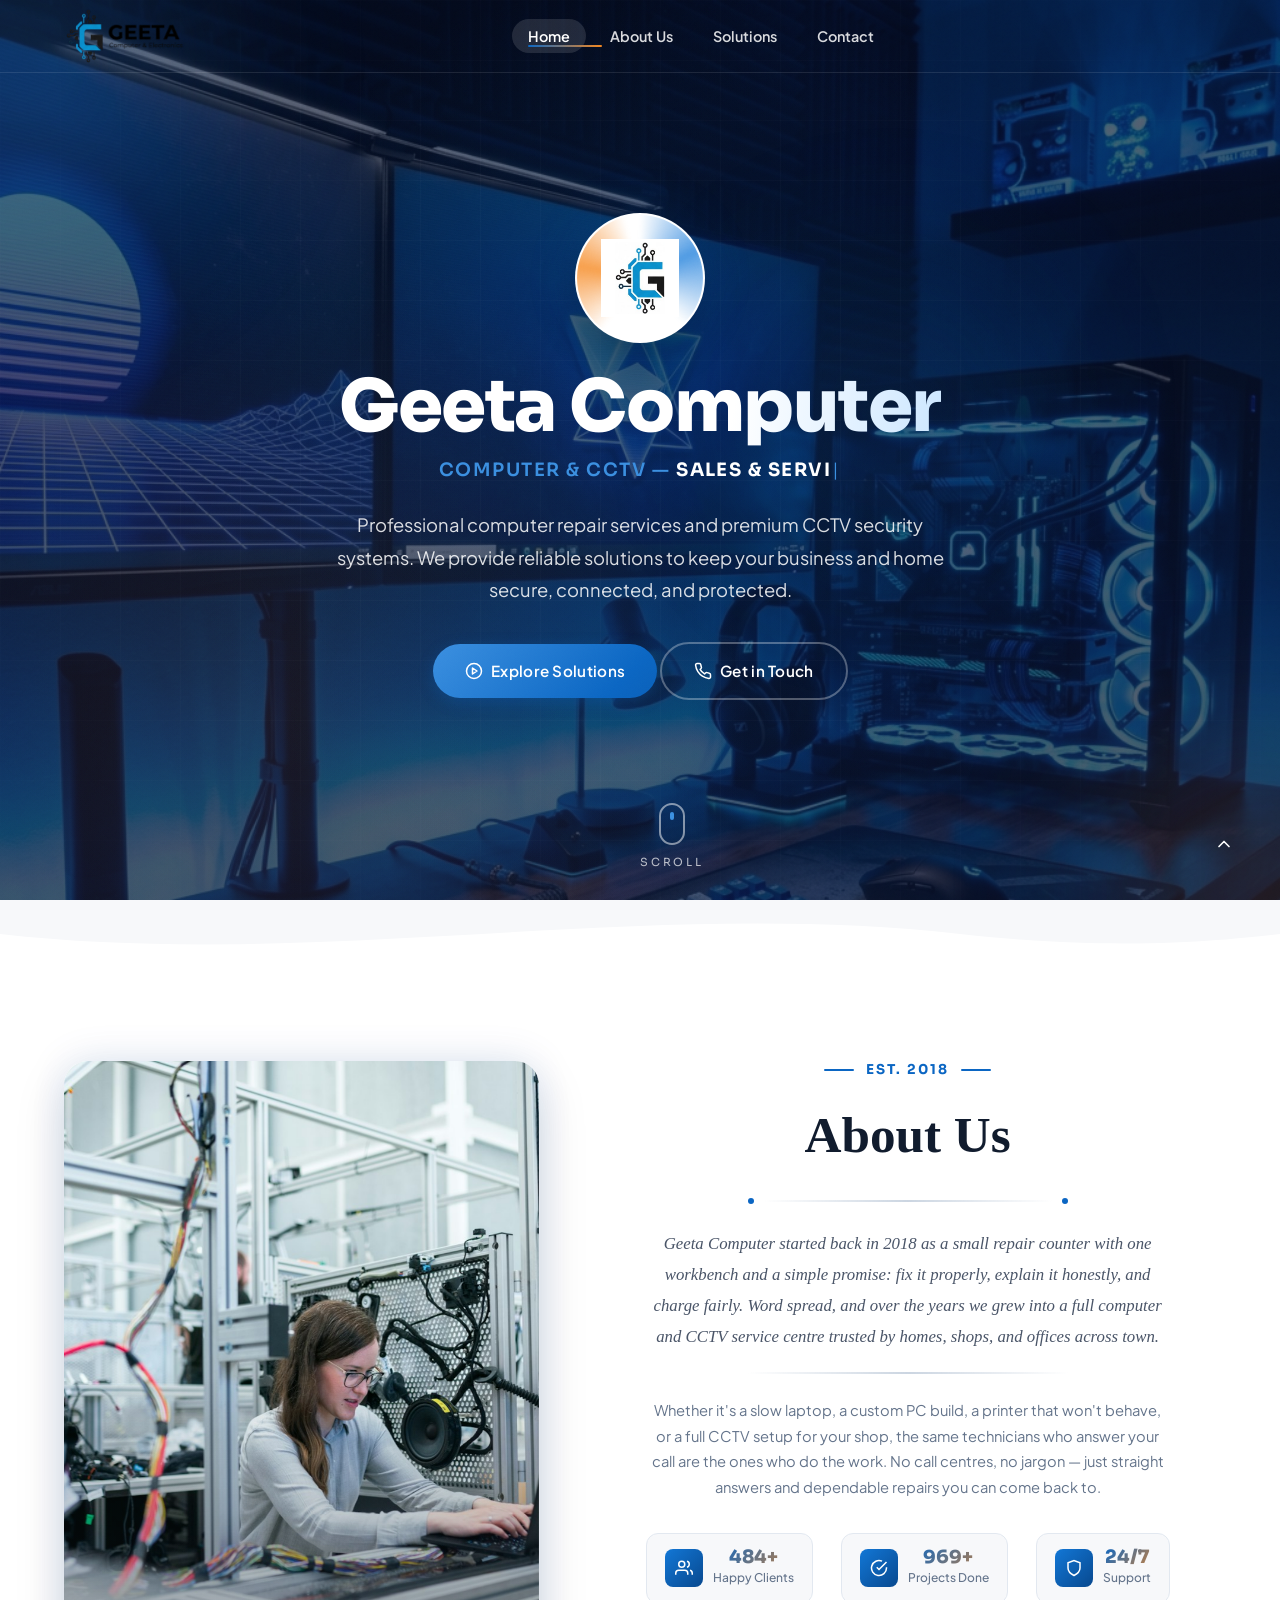
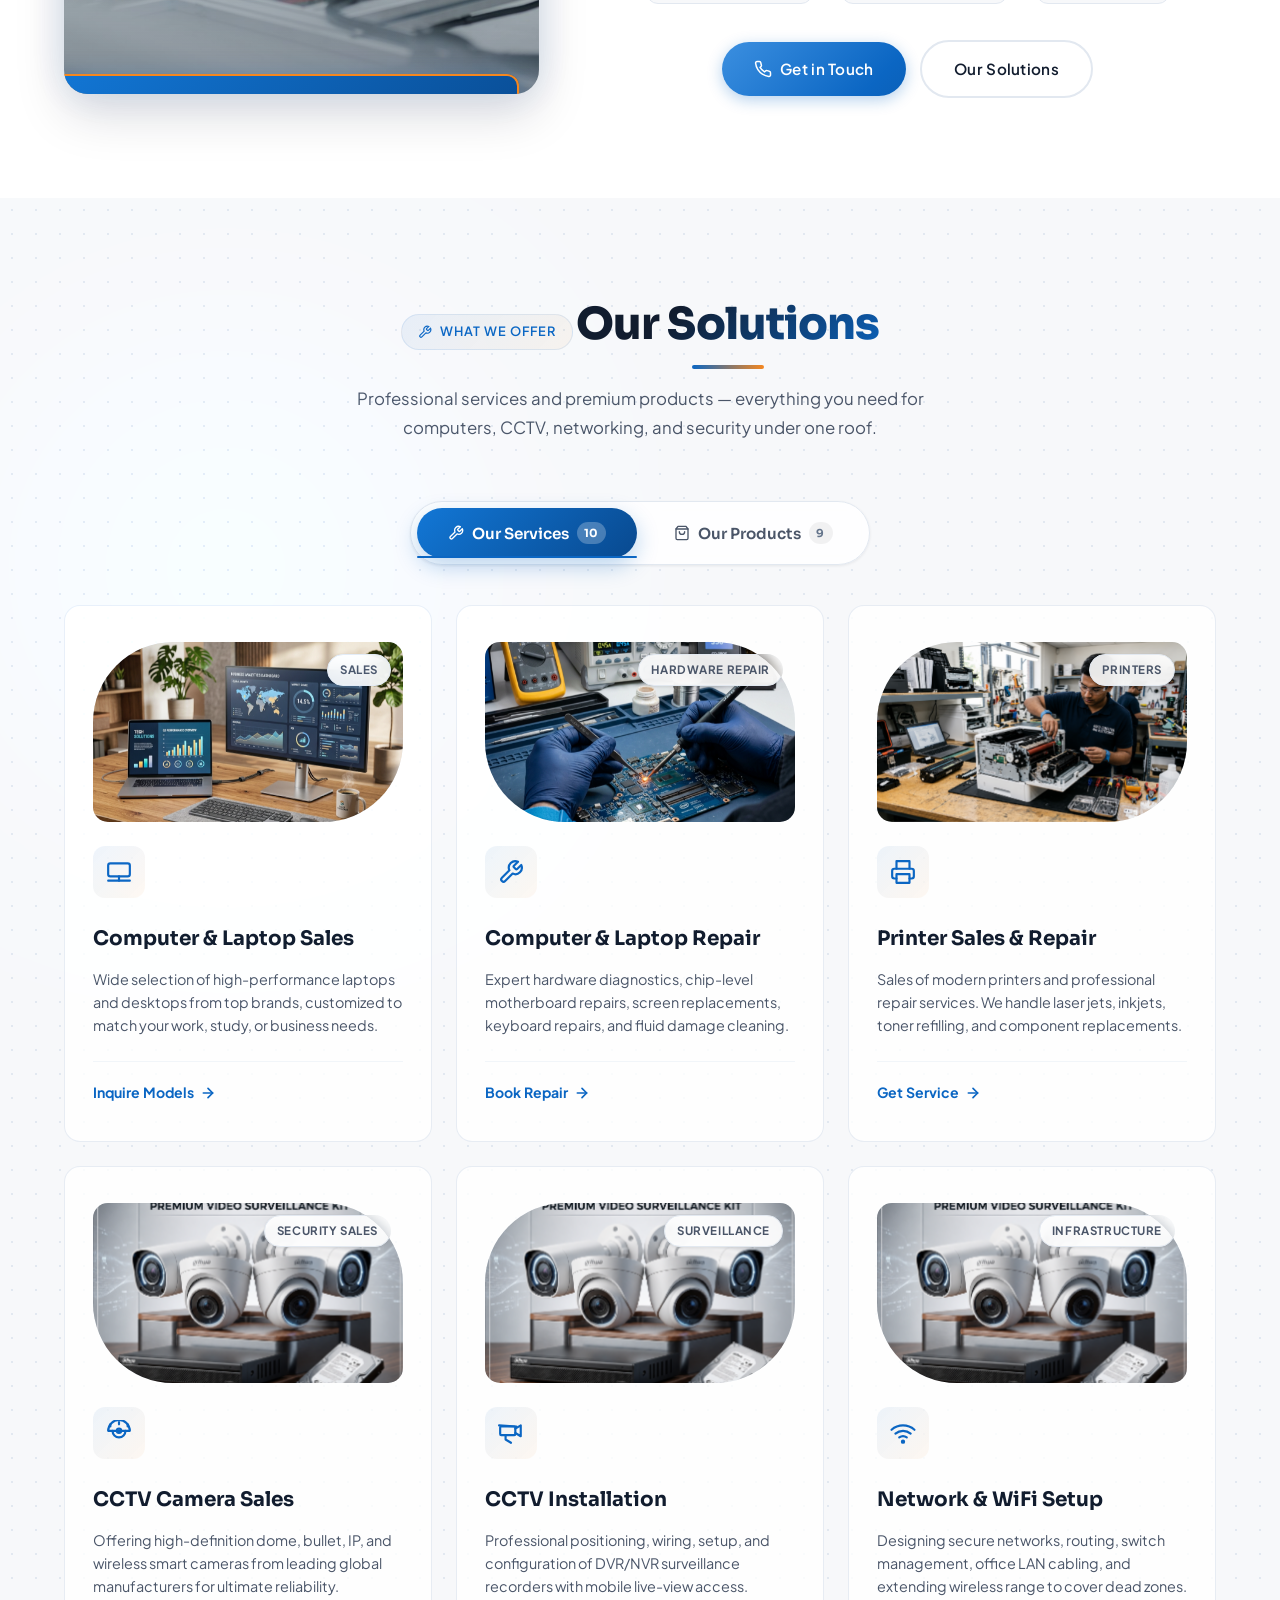
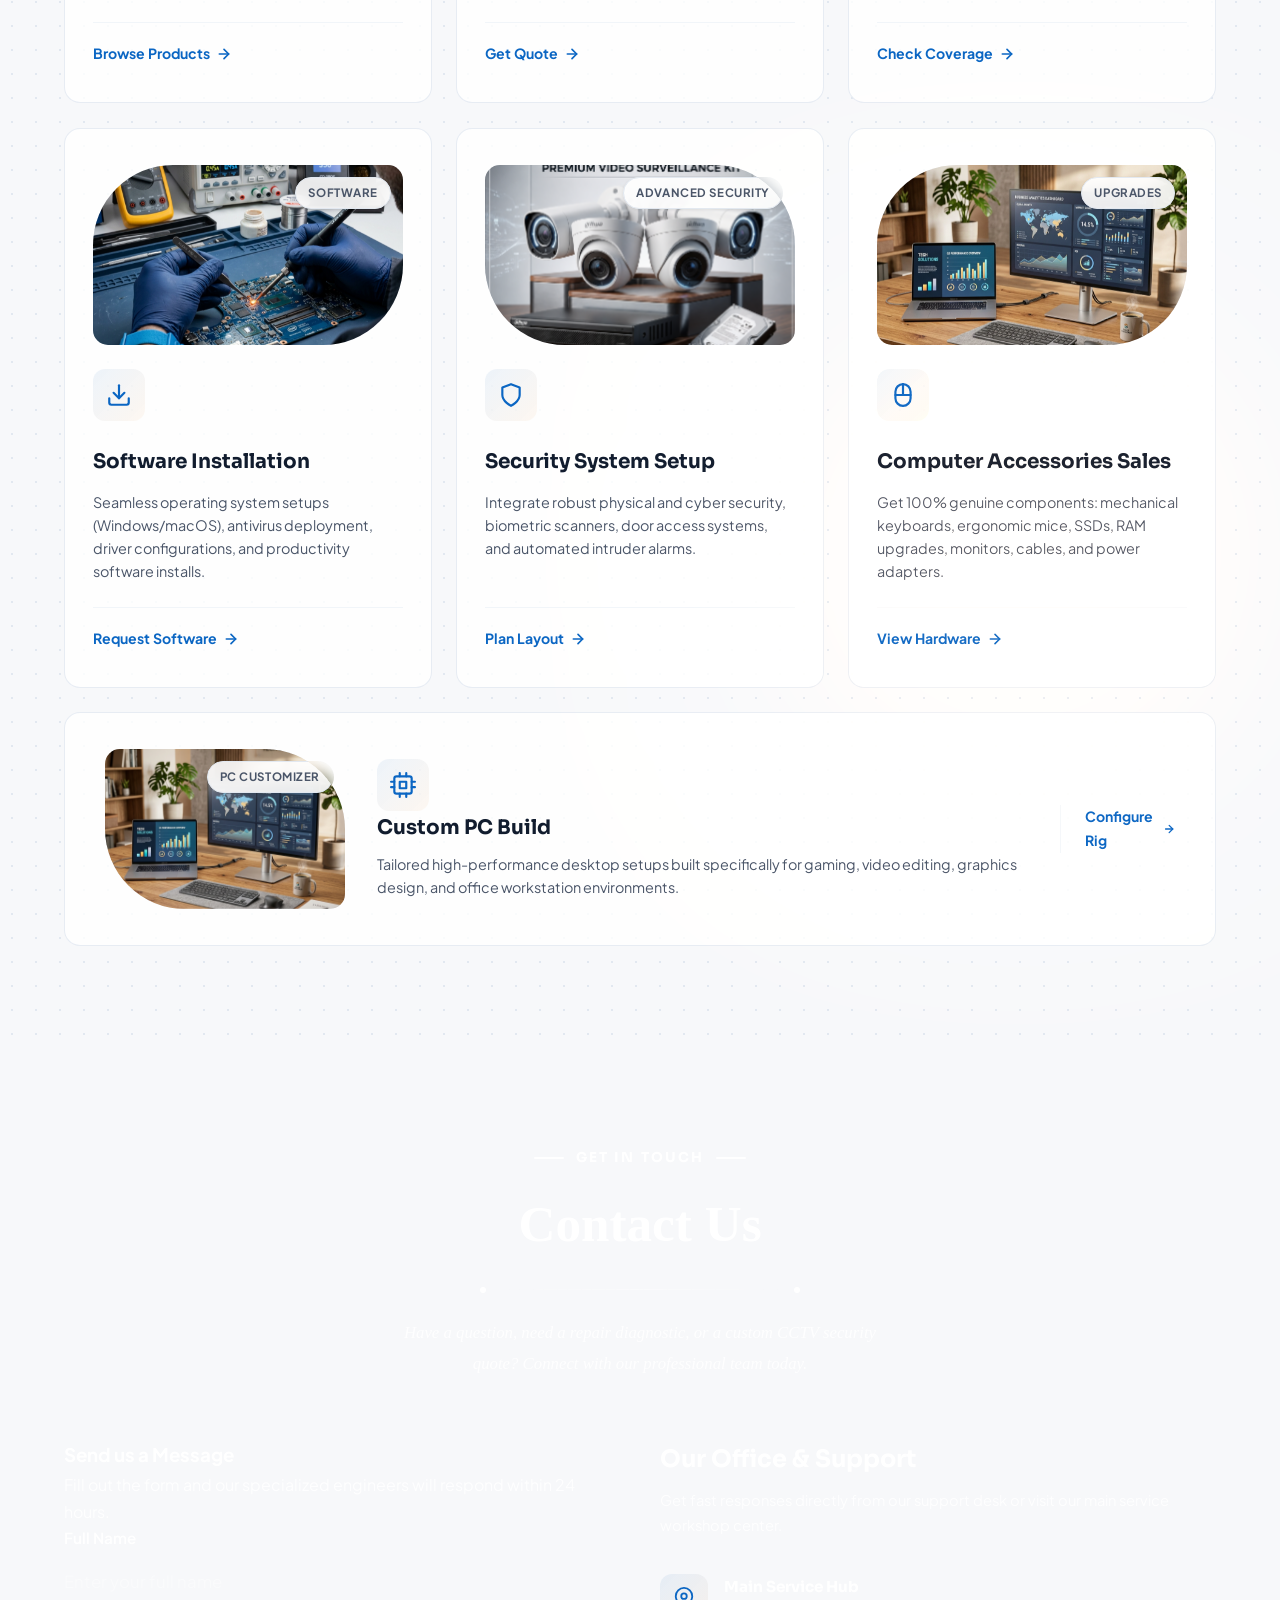
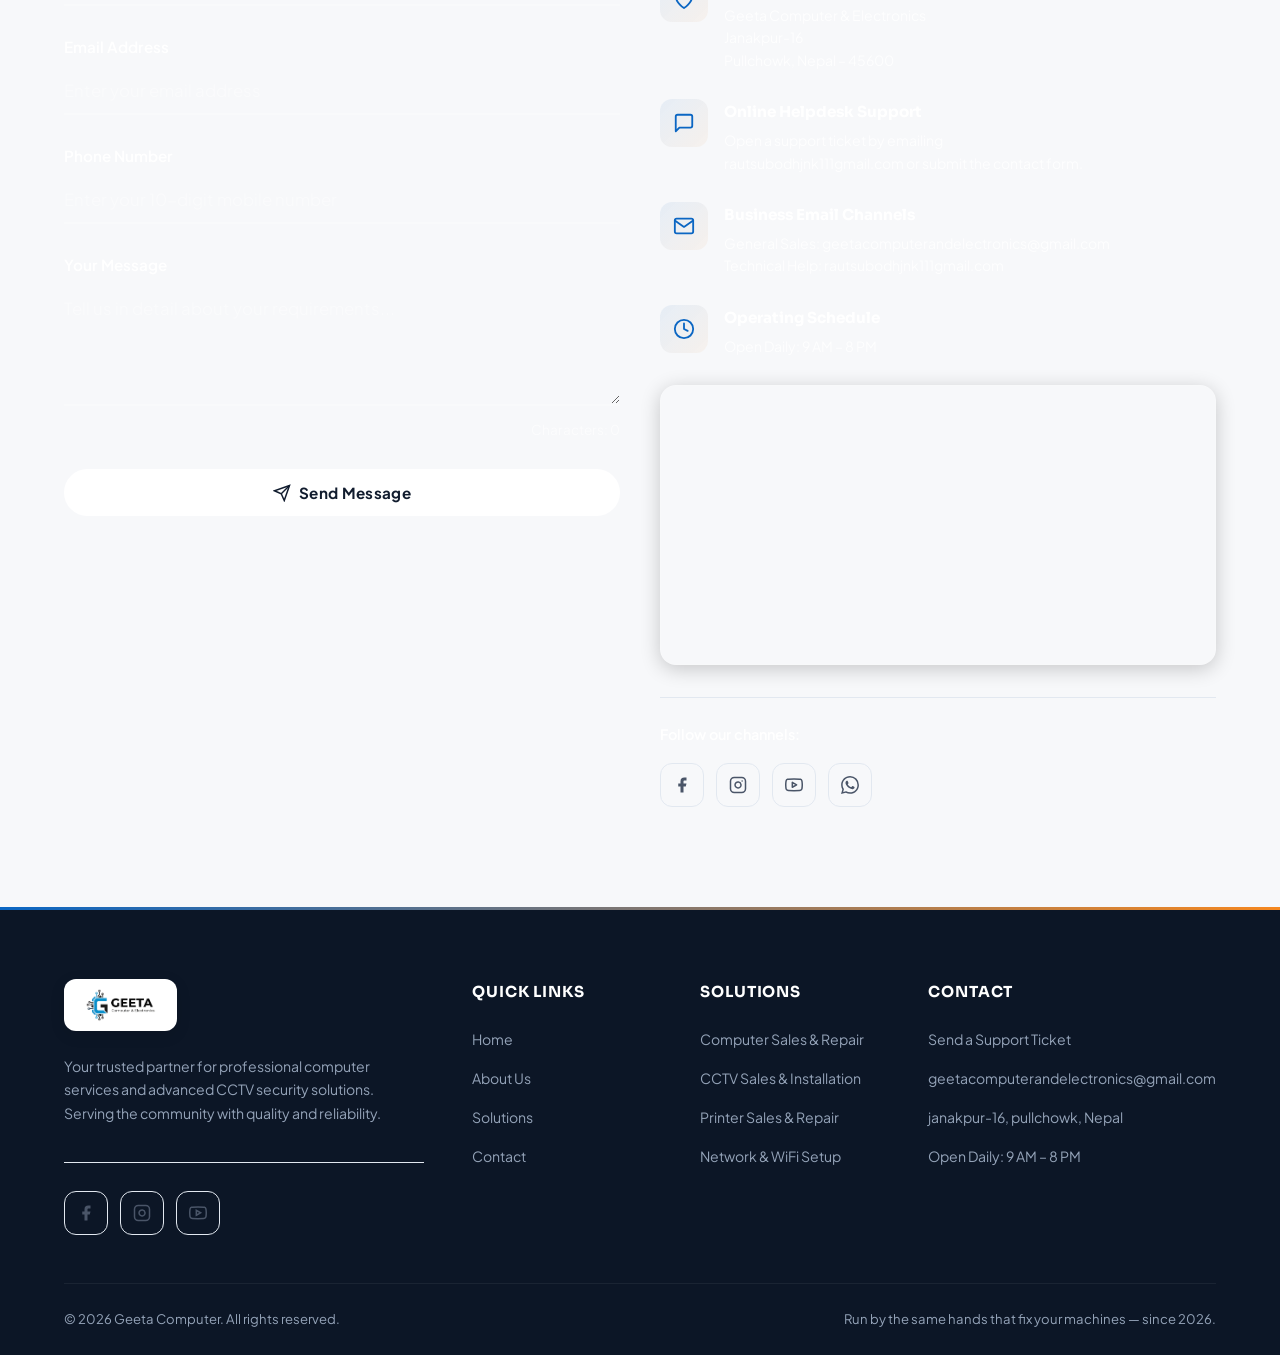
==== index.html @ 78167114 "add gmail id" ====
<!DOCTYPE html>
<html lang="en">

<head>
    <meta charset="UTF-8">
    <meta name="viewport" content="width=device-width, initial-scale=1.0">
    <title>Geeta Computer — Computer & CCTV Services | Sales, Repair & Installation</title>
    <meta name="description"
        content="Geeta Computer provides professional computer repair, CCTV installation, hardware upgrades, and security solutions. Premium CCTV cameras and DVR/NVR systems available.">
    <meta name="keywords"
        content="computer repair, CCTV installation, CCTV camera, DVR, NVR, computer service, laptop repair, security camera, Geeta Computer">
    <meta name="author" content="Geeta Computer">
    <meta name="theme-color" content="#0c1626">

    <!-- Open Graph -->
    <meta property="og:title" content="Geeta Computer — Computer & CCTV Services">
    <meta property="og:description"
        content="Your one-stop solution for computer repair, CCTV installation, and premium security products.">
    <meta property="og:type" content="website">
    <meta property="og:image" content="images/logo.png">
    <meta property="og:locale" content="en_IN">

    <!-- Twitter -->
    <meta name="twitter:card" content="summary_large_image">
    <meta name="twitter:title" content="Geeta Computer — Computer & CCTV Services">
    <meta name="twitter:description"
        content="Computer repair, CCTV installation, and premium security products in Tumakuru.">
    <meta name="twitter:image" content="images/logo.png">

    <!-- Favicon -->
    <link rel="icon" type="image/png" href="images/logo_icon.png">
    <link rel="apple-touch-icon" href="images/logo_icon.png">

    <!-- Local business structured data (helps you appear in local Google results).
         👉 Replace the placeholder phone, address, and geo coordinates with your real details. -->
    <script type="application/ld+json">
    {
      "@context": "https://schema.org",
      "@type": "LocalBusiness",
      "name": "Geeta Computer & Electronics",
      "description": "Computer sales, repair and upgrades, plus CCTV camera sales and installation.",
      "image": "images/logo.png",
      "email": "info@geetacomputer.com",
      "url": "https://www.geetacomputer.com",
      "priceRange": "₹₹",
      "address": {
        "@type": "PostalAddress",
        "streetAddress": "Shop No. 12, Main Computer Market",
        "addressLocality": "Tumakuru",
        "addressRegion": "Karnataka",
        "postalCode": "572101",
        "addressCountry": "IN"
      },
      "geo": {
        "@type": "GeoCoordinates",
        "latitude": "13.3392",
        "longitude": "77.1140"
      },
      "openingHoursSpecification": [
        {
          "@type": "OpeningHoursSpecification",
          "dayOfWeek": ["Monday","Tuesday","Wednesday","Thursday","Friday","Saturday"],
          "opens": "10:00",
          "closes": "20:00"
        },
        {
          "@type": "OpeningHoursSpecification",
          "dayOfWeek": "Sunday",
          "opens": "11:00",
          "closes": "18:00"
        }
      ]
    }
    </script>

    <!-- Fonts -->
    <link rel="preconnect" href="https://fonts.googleapis.com">
    <link rel="preconnect" href="https://fonts.gstatic.com" crossorigin>
    <link
        href="https://fonts.googleapis.com/css2?family=Sora:wght@500;600;700;800&family=Plus+Jakarta+Sans:wght@400;500;600;700&display=swap"
        rel="stylesheet">

    <link rel="stylesheet" href="https://cdnjs.cloudflare.com/ajax/libs/font-awesome/6.4.0/css/all.min.css">
    <link rel="stylesheet" href="style.css?v=2.0.1">
</head>

<body>

    <!-- Accessibility: lets keyboard users jump past the nav -->
    <a href="#home" class="skip-link">Skip to main content</a>

    <!-- Scroll progress indicator -->
    <div class="scroll-progress" id="scrollProgress"></div>

    <!-- Subtle film-grain texture for depth -->
    <div class="grain-overlay" aria-hidden="true"></div>

    <!-- ===== PRELOADER ===== -->
    <div class="preloader" id="preloader">
        <div class="preloader-inner">
            <div class="preloader-ring"></div>
            <div class="preloader-ring"></div>
            <div class="preloader-ring"></div>
            <span class="preloader-text">GEETA COMPUTER</span>
        </div>
    </div>

    <!-- ===== HEADER ===== -->
    <header class="header" id="header">
        <nav class="navbar">
            <div class="container">
                <a href="#home" class="logo-wrapper">
                    <img src="images/logo.png" alt="GEETA Computer & Electronics Logo">
                </a>

                <ul class="nav-menu" id="navMenu">
                    <li><a href="#home" class="nav-link active">Home</a></li>
                    <li><a href="#about" class="nav-link">About Us</a></li>
                    <li><a href="#solutions" class="nav-link">Solutions</a></li>
                    <li><a href="#contact" class="nav-link">Contact</a></li>
                </ul>

                <div class="nav-actions">
                    <button class="hamburger" id="hamburger" aria-label="Toggle navigation menu">
                        <span></span>
                        <span></span>
                        <span></span>
                    </button>
                </div>
            </div>
        </nav>
    </header>

    <!-- ===== HERO ===== -->
    <section id="home" class="hero">
        <!-- Drifting aurora atmosphere -->
        <div class="hero-aurora" aria-hidden="true">
            <span class="a1"></span>
            <span class="a2"></span>
            <span class="a3"></span>
        </div>
        <div class="container">
            <div class="hero-content centered">
                <!-- Centered Logo Badge inspired by reference -->
                <div class="hero-logo-badge-center">
                    <img src="images/logo_mark.png" alt="GEETA Computer Logo">
                </div>

                <h1>Geeta Computer</h1>
                <div class="hero-subtitle">
                    Computer & CCTV —
                    <span class="typewriter-wrapper">
                        <span class="typewriter-text" id="typewriterText"></span>
                        <span class="typewriter-cursor">|</span>
                    </span>
                </div>

                <p class="hero-description centered-desc">
                    Professional computer repair services and premium CCTV security systems. We provide reliable
                    solutions to keep your business and home secure, connected, and protected.
                </p>

                <div class="hero-ctas centered-ctas">
                    <a href="#solutions" class="btn btn-primary">
                        <svg width="18" height="18" viewBox="0 0 24 24" fill="none" stroke="currentColor"
                            stroke-width="2" stroke-linecap="round" stroke-linejoin="round">
                            <circle cx="12" cy="12" r="10" />
                            <polygon points="10 8 16 12 10 16 10 8" />
                        </svg>
                        Explore Solutions
                    </a>
                    <a href="#contact" class="btn btn-outline">
                        <svg width="18" height="18" viewBox="0 0 24 24" fill="none" stroke="currentColor"
                            stroke-width="2" stroke-linecap="round" stroke-linejoin="round">
                            <path
                                d="M22 16.92v3a2 2 0 0 1-2.18 2 19.79 19.79 0 0 1-8.63-3.07 19.5 19.5 0 0 1-6-6A19.79 19.79 0 0 1 2.12 4.18 2 2 0 0 1 4.11 2h3a2 2 0 0 1 2 1.72c.127.96.361 1.903.7 2.81a2 2 0 0 1-.45 2.11L8.09 9.91a16 16 0 0 0 6 6l1.27-1.27a2 2 0 0 1 2.11-.45c.907.339 1.85.573 2.81.7A2 2 0 0 1 22 16.92z" />
                        </svg>
                        Get in Touch
                    </a>
                </div>


            </div>
        </div>

        <!-- Scroll-down cue -->
        <div class="hero-scroll-cue" aria-hidden="true">
            <div class="mouse"></div>
            <span>Scroll</span>
        </div>
    </section>

    <!-- Wave Divider -->
    <div class="wave-divider">
        <svg viewBox="0 0 1440 100" preserveAspectRatio="none">
            <path d="M0,60 C360,120 720,0 1080,60 C1260,90 1380,70 1440,60 L1440,100 L0,100 Z" fill="currentColor" />
        </svg>
    </div>

    <!--- ===== ABOUT US ===== --->
    <section id="about" class="about">
        <div class="container">
            <div class="about-wrapper">
                <!-- Left: Image Card -->
                <div class="about-image-wrapper reveal-left">
                    <div class="about-image-overlay"></div>
                    <img src="images/about_img.jpg" alt="Geeta Computer technician repairing electronics motherboard">
                    <!-- Experience badge floating on image -->
                    <div class="about-experience-badge">
                        <span class="exp-number">7+</span>
                        <span class="exp-label">Years of<br>Experience</span>
                    </div>
                </div>

                <!-- Right: Content -->
                <div class="about-content reveal-right">
                    <div class="about-tagline">
                        <span class="tagline-line"></span>
                        Est. 2018
                        <span class="tagline-line"></span>
                    </div>
                    <h2 class="about-title-serif">About Us</h2>

                    <div class="about-divider">
                        <span class="divider-dot"></span>
                        <span class="divider-line"></span>
                        <span class="divider-dot"></span>
                    </div>

                    <p class="about-quote-text">
                        Geeta Computer started back in 2018 as a small repair counter with one workbench and a simple
                        promise: fix it properly, explain it honestly, and charge fairly. Word spread, and over the
                        years we grew into a full computer and CCTV service centre trusted by homes, shops, and offices
                        across town.
                    </p>

                    <div class="about-divider">
                        <span class="divider-line"></span>
                    </div>

                    <p class="about-body-text-modern">
                        Whether it's a slow laptop, a custom PC build, a printer that won't behave, or a full CCTV setup
                        for your shop, the same technicians who answer your call are the ones who do the work. No call
                        centres, no jargon — just straight answers and dependable repairs you can come back to.
                    </p>

                    <!-- Mini stats row -->
                    <div class="about-stats-row">
                        <div class="about-mini-stat">
                            <div class="mini-stat-icon">
                                <svg viewBox="0 0 24 24" fill="none" stroke="currentColor" stroke-width="2">
                                    <path d="M17 21v-2a4 4 0 0 0-4-4H5a4 4 0 0 0-4 4v2" />
                                    <circle cx="9" cy="7" r="4" />
                                    <path d="M23 21v-2a4 4 0 0 0-3-3.87" />
                                    <path d="M16 3.13a4 4 0 0 1 0 7.75" />
                                </svg>
                            </div>
                            <div class="mini-stat-info">
                                <strong data-count="500" data-suffix="+">0</strong>
                                <span>Happy Clients</span>
                            </div>
                        </div>
                        <div class="about-mini-stat">
                            <div class="mini-stat-icon">
                                <svg viewBox="0 0 24 24" fill="none" stroke="currentColor" stroke-width="2">
                                    <path d="M22 11.08V12a10 10 0 1 1-5.93-9.14" />
                                    <polyline points="22 4 12 14.01 9 11.01" />
                                </svg>
                            </div>
                            <div class="mini-stat-info">
                                <strong data-count="1000" data-suffix="+">0</strong>
                                <span>Projects Done</span>
                            </div>
                        </div>
                        <div class="about-mini-stat">
                            <div class="mini-stat-icon">
                                <svg viewBox="0 0 24 24" fill="none" stroke="currentColor" stroke-width="2">
                                    <path d="M12 22s8-4 8-10V5l-8-3-8 3v7c0 6 8 10 8 10z" />
                                </svg>
                            </div>
                            <div class="mini-stat-info">
                                <strong>24/7</strong>
                                <span>Support</span>
                            </div>
                        </div>
                    </div>

                    <div class="about-cta-wrapper">
                        <a href="#contact" class="btn btn-primary">
                            <svg width="18" height="18" viewBox="0 0 24 24" fill="none" stroke="currentColor"
                                stroke-width="2">
                                <path
                                    d="M22 16.92v3a2 2 0 0 1-2.18 2 19.79 19.79 0 0 1-8.63-3.07 19.5 19.5 0 0 1-6-6A19.79 19.79 0 0 1 2.12 4.18 2 2 0 0 1 4.11 2h3a2 2 0 0 1 2 1.72c.127.96.361 1.903.7 2.81a2 2 0 0 1-.45 2.11L8.09 9.91a16 16 0 0 0 6 6l1.27-1.27a2 2 0 0 1 2.11-.45c.907.339 1.85.573 2.81.7A2 2 0 0 1 22 16.92z" />
                            </svg>
                            Get in Touch
                        </a>
                        <a href="#solutions" class="btn btn-secondary">
                            Our Solutions
                        </a>
                    </div>
                </div>
            </div>
        </div>
    </section>

    <!-- ===== SOLUTIONS (Services + Products merged) ===== -->
    <section id="solutions" class="solutions">
        <!-- Glowing Ambient Nodes -->
        <div class="ambient-glow glow-1"></div>
        <div class="ambient-glow glow-2"></div>

        <div class="container">
            <div class="section-header reveal-scale">
                <div class="section-tag">
                    <svg width="14" height="14" viewBox="0 0 24 24" fill="none" stroke="currentColor" stroke-width="2">
                        <path
                            d="M14.7 6.3a1 1 0 0 0 0 1.4l1.6 1.6a1 1 0 0 0 1.4 0l3.77-3.77a6 6 0 0 1-7.94 7.94l-6.91 6.91a2.12 2.12 0 0 1-3-3l6.91-6.91a6 6 0 0 1 7.94-7.94l-3.76 3.76z" />
                    </svg>
                    What We Offer
                </div>
                <h2 class="section-title">Our Solutions</h2>
                <p class="section-subtitle">Professional services and premium products — everything you need for
                    computers, CCTV, networking, and security under one roof.</p>
            </div>

            <!-- Tab Switcher -->
            <div class="solutions-tabs" id="solutionsTabs">
                <button class="solutions-tab active" data-tab="services" id="tabServices">
                    <svg width="16" height="16" viewBox="0 0 24 24" fill="none" stroke="currentColor" stroke-width="2"
                        stroke-linecap="round" stroke-linejoin="round">
                        <path
                            d="M14.7 6.3a1 1 0 0 0 0 1.4l1.6 1.6a1 1 0 0 0 1.4 0l3.77-3.77a6 6 0 0 1-7.94 7.94l-6.91 6.91a2.12 2.12 0 0 1-3-3l6.91-6.91a6 6 0 0 1 7.94-7.94l-3.76 3.76z" />
                    </svg>
                    Our Services
                    <span class="tab-count">10</span>
                </button>
                <button class="solutions-tab" data-tab="products" id="tabProducts">
                    <svg width="16" height="16" viewBox="0 0 24 24" fill="none" stroke="currentColor" stroke-width="2"
                        stroke-linecap="round" stroke-linejoin="round">
                        <path d="M6 2L3 6v14a2 2 0 0 0 2 2h14a2 2 0 0 0 2-2V6l-3-4z" />
                        <line x1="3" y1="6" x2="21" y2="6" />
                        <path d="M16 10a4 4 0 0 1-8 0" />
                    </svg>
                    Our Products
                    <span class="tab-count">9</span>
                </button>
            </div>

            <!-- Tab Panels -->
            <div class="solutions-panels">

                <!-- Services Panel -->
                <div class="solutions-panel active" id="panelServices">
                    <div class="services-grid">
                        <!-- Service 1: Computer & Laptop Sales -->
                        <div class="service-card" data-category="computers">
                            <div class="service-image-wrapper">
                                <img src="images/service_sales.png" alt="Computer & Laptop Sales" loading="lazy">
                                <div class="service-tag-badge">Sales</div>
                            </div>
                            <div class="service-card-body">
                                <div class="service-icon">
                                    <svg viewBox="0 0 24 24" fill="none" stroke="currentColor" stroke-width="2"
                                        stroke-linecap="round" stroke-linejoin="round">
                                        <rect x="2" y="4" width="20" height="12" rx="2" ry="2" />
                                        <line x1="2" y1="20" x2="22" y2="20" />
                                        <line x1="12" y1="16" x2="12" y2="20" />
                                    </svg>
                                </div>
                                <div class="service-info-text">
                                    <h3>Computer & Laptop Sales</h3>
                                    <p>Wide selection of high-performance laptops and desktops from top brands,
                                        customized to match your work, study, or business needs.</p>
                                </div>
                            </div>
                            <div class="service-footer">
                                <a href="#contact" class="service-cta">
                                    <span>Inquire Models</span>
                                    <svg class="cta-arrow" width="16" height="16" viewBox="0 0 24 24" fill="none"
                                        stroke="currentColor" stroke-width="2.5" stroke-linecap="round"
                                        stroke-linejoin="round">
                                        <line x1="5" y1="12" x2="19" y2="12"></line>
                                        <polyline points="12 5 19 12 12 19"></polyline>
                                    </svg>
                                </a>
                            </div>
                        </div>

                        <!-- Service 2: Computer & Laptop Repair -->
                        <div class="service-card" data-category="repairs">
                            <div class="service-image-wrapper">
                                <img src="images/service_repair.png" alt="Computer & Laptop Repair" loading="lazy">
                                <div class="service-tag-badge">Hardware Repair</div>
                            </div>
                            <div class="service-card-body">
                                <div class="service-icon">
                                    <svg viewBox="0 0 24 24" fill="none" stroke="currentColor" stroke-width="2"
                                        stroke-linecap="round" stroke-linejoin="round">
                                        <path
                                            d="M14.7 6.3a1 1 0 0 0 0 1.4l1.6 1.6a1 1 0 0 0 1.4 0l3.77-3.77a6 6 0 0 1-7.94 7.94l-6.91 6.91a2.12 2.12 0 0 1-3-3l6.91-6.91a6 6 0 0 1 7.94-7.94l-3.76 3.76z" />
                                    </svg>
                                </div>
                                <div class="service-info-text">
                                    <h3>Computer & Laptop Repair</h3>
                                    <p>Expert hardware diagnostics, chip-level motherboard repairs, screen replacements,
                                        keyboard repairs, and fluid damage cleaning.</p>
                                </div>
                            </div>
                            <div class="service-footer">
                                <a href="#contact" class="service-cta">
                                    <span>Book Repair</span>
                                    <svg class="cta-arrow" width="16" height="16" viewBox="0 0 24 24" fill="none"
                                        stroke="currentColor" stroke-width="2.5" stroke-linecap="round"
                                        stroke-linejoin="round">
                                        <line x1="5" y1="12" x2="19" y2="12"></line>
                                        <polyline points="12 5 19 12 12 19"></polyline>
                                    </svg>
                                </a>
                            </div>
                        </div>

                        <!-- Service 3: Printer Sales & Repair -->
                        <div class="service-card" data-category="repairs">
                            <div class="service-image-wrapper">
                                <img src="images/printer repair.png" alt="Printer Sales & Repair" loading="lazy">
                                <div class="service-tag-badge">Printers</div>
                            </div>
                            <div class="service-card-body">
                                <div class="service-icon">
                                    <svg viewBox="0 0 24 24" fill="none" stroke="currentColor" stroke-width="2"
                                        stroke-linecap="round" stroke-linejoin="round">
                                        <polyline points="6 9 6 2 18 2 18 9" />
                                        <path
                                            d="M6 18H4a2 2 0 0 1-2-2v-5a2 2 0 0 1 2-2h16a2 2 0 0 1 2 2v5a2 2 0 0 1-2 2h-2" />
                                        <rect x="6" y="14" width="12" height="8" />
                                    </svg>
                                </div>
                                <div class="service-info-text">
                                    <h3>Printer Sales & Repair</h3>
                                    <p>Sales of modern printers and professional repair services. We handle laser jets,
                                        inkjets, toner refilling, and component replacements.</p>
                                </div>
                            </div>
                            <div class="service-footer">
                                <a href="#contact" class="service-cta">
                                    <span>Get Service</span>
                                    <svg class="cta-arrow" width="16" height="16" viewBox="0 0 24 24" fill="none"
                                        stroke="currentColor" stroke-width="2.5" stroke-linecap="round"
                                        stroke-linejoin="round">
                                        <line x1="5" y1="12" x2="19" y2="12"></line>
                                        <polyline points="12 5 19 12 12 19"></polyline>
                                    </svg>
                                </a>
                            </div>
                        </div>

                        <!-- Service 4: CCTV Camera Sales -->
                        <div class="service-card" data-category="cctv">
                            <div class="service-image-wrapper">
                                <img src="images/service_cctv_install.png" alt="CCTV Camera Sales" loading="lazy">
                                <div class="service-tag-badge">Security Sales</div>
                            </div>
                            <div class="service-card-body">
                                <div class="service-icon">
                                    <svg viewBox="0 0 24 24" fill="none" stroke="currentColor" stroke-width="2"
                                        stroke-linecap="round" stroke-linejoin="round">
                                        <path d="M2 10a10 10 0 0 1 20 0H2z" />
                                        <path d="M6 10a6 6 0 0 0 12 0" />
                                        <circle cx="12" cy="10" r="2" />
                                        <path d="M12 2v2M4 4v2M20 4v2" />
                                    </svg>
                                </div>
                                <div class="service-info-text">
                                    <h3>CCTV Camera Sales</h3>
                                    <p>Offering high-definition dome, bullet, IP, and wireless smart cameras from
                                        leading global manufacturers for ultimate reliability.</p>
                                </div>
                            </div>
                            <div class="service-footer">
                                <a href="#solutions" onclick="switchTab('products')" class="service-cta">
                                    <span>Browse Products</span>
                                    <svg class="cta-arrow" width="16" height="16" viewBox="0 0 24 24" fill="none"
                                        stroke="currentColor" stroke-width="2.5" stroke-linecap="round"
                                        stroke-linejoin="round">
                                        <line x1="5" y1="12" x2="19" y2="12"></line>
                                        <polyline points="12 5 19 12 12 19"></polyline>
                                    </svg>
                                </a>
                            </div>
                        </div>

                        <!-- Service 5: CCTV Installation -->
                        <div class="service-card" data-category="cctv">
                            <div class="service-image-wrapper">
                                <img src="images/service_cctv_install.png" alt="CCTV Installation" loading="lazy">
                                <div class="service-tag-badge">Surveillance</div>
                            </div>
                            <div class="service-card-body">
                                <div class="service-icon">
                                    <svg viewBox="0 0 24 24" fill="none" stroke="currentColor" stroke-width="2"
                                        stroke-linecap="round" stroke-linejoin="round">
                                        <rect x="2" y="6" width="14" height="8" rx="1" />
                                        <path d="M1 5l16 1" />
                                        <path d="M16 8l5-3v10l-5-3" />
                                        <path d="M7 14v4l5 3" />
                                    </svg>
                                </div>
                                <div class="service-info-text">
                                    <h3>CCTV Installation</h3>
                                    <p>Professional positioning, wiring, setup, and configuration of DVR/NVR
                                        surveillance recorders with mobile live-view access.</p>
                                </div>
                            </div>
                            <div class="service-footer">
                                <a href="#contact" class="service-cta">
                                    <span>Get Quote</span>
                                    <svg class="cta-arrow" width="16" height="16" viewBox="0 0 24 24" fill="none"
                                        stroke="currentColor" stroke-width="2.5" stroke-linecap="round"
                                        stroke-linejoin="round">
                                        <line x1="5" y1="12" x2="19" y2="12"></line>
                                        <polyline points="12 5 19 12 12 19"></polyline>
                                    </svg>
                                </a>
                            </div>
                        </div>

                        <!-- Service 6: Network Setup & WiFi Installation -->
                        <div class="service-card" data-category="networking">
                            <div class="service-image-wrapper">
                                <img src="images/service_cctv_install.png" alt="Network & WiFi Setup" loading="lazy">
                                <div class="service-tag-badge">Infrastructure</div>
                            </div>
                            <div class="service-card-body">
                                <div class="service-icon">
                                    <svg viewBox="0 0 24 24" fill="none" stroke="currentColor" stroke-width="2"
                                        stroke-linecap="round" stroke-linejoin="round">
                                        <path d="M5 12.55a11 11 0 0 1 14.08 0" />
                                        <path d="M1.42 9a16 16 0 0 1 21.16 0" />
                                        <path d="M8.53 16.11a6 6 0 0 1 6.95 0" />
                                        <circle cx="12" cy="20" r="1" />
                                    </svg>
                                </div>
                                <div class="service-info-text">
                                    <h3>Network & WiFi Setup</h3>
                                    <p>Designing secure networks, routing, switch management, office LAN cabling, and
                                        extending wireless range to cover dead zones.</p>
                                </div>
                            </div>
                            <div class="service-footer">
                                <a href="#contact" class="service-cta">
                                    <span>Check Coverage</span>
                                    <svg class="cta-arrow" width="16" height="16" viewBox="0 0 24 24" fill="none"
                                        stroke="currentColor" stroke-width="2.5" stroke-linecap="round"
                                        stroke-linejoin="round">
                                        <line x1="5" y1="12" x2="19" y2="12"></line>
                                        <polyline points="12 5 19 12 12 19"></polyline>
                                    </svg>
                                </a>
                            </div>
                        </div>

                        <!-- Service 7: Software Installation -->
                        <div class="service-card" data-category="repairs">
                            <div class="service-image-wrapper">
                                <img src="images/service_repair.png" alt="Software Installation" loading="lazy">
                                <div class="service-tag-badge">Software</div>
                            </div>
                            <div class="service-card-body">
                                <div class="service-icon">
                                    <svg viewBox="0 0 24 24" fill="none" stroke="currentColor" stroke-width="2"
                                        stroke-linecap="round" stroke-linejoin="round">
                                        <path d="M21 15v4a2 2 0 0 1-2 2H5a2 2 0 0 1-2-2v-4" />
                                        <polyline points="7 10 12 15 17 10" />
                                        <line x1="12" y1="15" x2="12" y2="3" />
                                    </svg>
                                </div>
                                <div class="service-info-text">
                                    <h3>Software Installation</h3>
                                    <p>Seamless operating system setups (Windows/macOS), antivirus deployment, driver
                                        configurations, and productivity software installs.</p>
                                </div>
                            </div>
                            <div class="service-footer">
                                <a href="#contact" class="service-cta">
                                    <span>Request Software</span>
                                    <svg class="cta-arrow" width="16" height="16" viewBox="0 0 24 24" fill="none"
                                        stroke="currentColor" stroke-width="2.5" stroke-linecap="round"
                                        stroke-linejoin="round">
                                        <line x1="5" y1="12" x2="19" y2="12"></line>
                                        <polyline points="12 5 19 12 12 19"></polyline>
                                    </svg>
                                </a>
                            </div>
                        </div>

                        <!-- Service 8: Security System Setup -->
                        <div class="service-card" data-category="cctv">
                            <div class="service-image-wrapper">
                                <img src="images/service_cctv_install.png" alt="Security System Setup" loading="lazy">
                                <div class="service-tag-badge">Advanced Security</div>
                            </div>
                            <div class="service-card-body">
                                <div class="service-icon">
                                    <svg viewBox="0 0 24 24" fill="none" stroke="currentColor" stroke-width="2"
                                        stroke-linecap="round" stroke-linejoin="round">
                                        <path d="M12 22s8-4 8-10V5l-8-3-8 3v7c0 6 8 10 8 10z" />
                                    </svg>
                                </div>
                                <div class="service-info-text">
                                    <h3>Security System Setup</h3>
                                    <p>Integrate robust physical and cyber security, biometric scanners, door access
                                        systems, and automated intruder alarms.</p>
                                </div>
                            </div>
                            <div class="service-footer">
                                <a href="#contact" class="service-cta">
                                    <span>Plan Layout</span>
                                    <svg class="cta-arrow" width="16" height="16" viewBox="0 0 24 24" fill="none"
                                        stroke="currentColor" stroke-width="2.5" stroke-linecap="round"
                                        stroke-linejoin="round">
                                        <line x1="5" y1="12" x2="19" y2="12"></line>
                                        <polyline points="12 5 19 12 12 19"></polyline>
                                    </svg>
                                </a>
                            </div>
                        </div>

                        <!-- Service 9: Computer Accessories Sales -->
                        <div class="service-card" data-category="accessories">
                            <div class="service-image-wrapper">
                                <img src="images/service_sales.png" alt="Computer Accessories Sales" loading="lazy">
                                <div class="service-tag-badge">Upgrades</div>
                            </div>
                            <div class="service-card-body">
                                <div class="service-icon">
                                    <svg viewBox="0 0 24 24" fill="none" stroke="currentColor" stroke-width="2"
                                        stroke-linecap="round" stroke-linejoin="round">
                                        <rect x="5" y="2" width="14" height="20" rx="7" />
                                        <line x1="12" y1="2" x2="12" y2="12" />
                                        <line x1="5" y1="12" x2="19" y2="12" />
                                    </svg>
                                </div>
                                <div class="service-info-text">
                                    <h3>Computer Accessories Sales</h3>
                                    <p>Get 100% genuine components: mechanical keyboards, ergonomic mice, SSDs, RAM
                                        upgrades, monitors, cables, and power adapters.</p>
                                </div>
                            </div>
                            <div class="service-footer">
                                <a href="#solutions" onclick="switchTab('products')" class="service-cta">
                                    <span>View Hardware</span>
                                    <svg class="cta-arrow" width="16" height="16" viewBox="0 0 24 24" fill="none"
                                        stroke="currentColor" stroke-width="2.5" stroke-linecap="round"
                                        stroke-linejoin="round">
                                        <line x1="5" y1="12" x2="19" y2="12"></line>
                                        <polyline points="12 5 19 12 12 19"></polyline>
                                    </svg>
                                </a>
                            </div>
                        </div>

                        <!-- Service 10: Custom PC Build -->
                        <div class="service-card" data-category="computers">
                            <div class="service-image-wrapper">
                                <img src="images/service_sales.png" alt="Custom PC Build" loading="lazy">
                                <div class="service-tag-badge">PC Customizer</div>
                            </div>
                            <div class="service-card-body">
                                <div class="service-icon">
                                    <svg viewBox="0 0 24 24" fill="none" stroke="currentColor" stroke-width="2"
                                        stroke-linecap="round" stroke-linejoin="round">
                                        <rect x="4" y="4" width="16" height="16" rx="2" />
                                        <rect x="9" y="9" width="6" height="6" />
                                        <line x1="9" y1="1" x2="9" y2="4" />
                                        <line x1="15" y1="1" x2="15" y2="4" />
                                        <line x1="9" y1="20" x2="9" y2="23" />
                                        <line x1="15" y1="20" x2="15" y2="23" />
                                        <line x1="20" y1="9" x2="23" y2="9" />
                                        <line x1="20" y1="14" x2="23" y2="14" />
                                        <line x1="1" y1="9" x2="4" y2="9" />
                                        <line x1="1" y1="14" x2="4" y2="14" />
                                    </svg>
                                </div>
                                <div class="service-info-text">
                                    <h3>Custom PC Build</h3>
                                    <p>Tailored high-performance desktop setups built specifically for gaming, video
                                        editing, graphics design, and office workstation environments.</p>
                                </div>
                            </div>
                            <div class="service-footer">
                                <a href="#contact" class="service-cta">
                                    <span>Configure Rig</span>
                                    <svg class="cta-arrow" width="16" height="16" viewBox="0 0 24 24" fill="none"
                                        stroke="currentColor" stroke-width="2.5" stroke-linecap="round"
                                        stroke-linejoin="round">
                                        <line x1="5" y1="12" x2="19" y2="12"></line>
                                        <polyline points="12 5 19 12 12 19"></polyline>
                                    </svg>
                                </a>
                            </div>
                        </div>
                    </div>
                </div>

                <!-- Products Panel -->
                <div class="solutions-panel" id="panelProducts">

                    <div class="products-grid">
                        <!-- Product 1: Dome Camera -->
                        <div class="product-card" data-category="cameras" id="product-1">
                            <div class="product-badge">Best Seller</div>
                            <div class="product-image-wrapper">
                                <img src="images/dome_camera.png" alt="HD Dome Camera" loading="lazy">
                            </div>
                            <div class="product-body">
                                <div class="product-rating">
                                    <span class="stars"><svg width="14" height="14" viewBox="0 0 24 24" fill="none"
                                            stroke="currentColor" stroke-width="3" stroke-linecap="round"
                                            stroke-linejoin="round">
                                            <polyline points="20 6 9 17 4 12"></polyline>
                                        </svg> Genuine stock</span>
                                    <span class="count">1-year warranty</span>
                                </div>
                                <h3>HD Dome Camera</h3>
                                <p class="product-desc">2MP Full HD Dome Camera with intelligent night vision and a
                                    weatherproof design.</p>

                                <div class="product-specs">
                                    <div class="spec-item"><svg width="12" height="12" viewBox="0 0 24 24" fill="none"
                                            stroke="currentColor" stroke-width="3">
                                            <polyline points="20 6 9 17 4 12"></polyline>
                                        </svg> 2MP Full HD Clarity</div>
                                    <div class="spec-item"><svg width="12" height="12" viewBox="0 0 24 24" fill="none"
                                            stroke="currentColor" stroke-width="3">
                                            <polyline points="20 6 9 17 4 12"></polyline>
                                        </svg> 30m Smart IR Range</div>
                                    <div class="spec-item"><svg width="12" height="12" viewBox="0 0 24 24" fill="none"
                                            stroke="currentColor" stroke-width="3">
                                            <polyline points="20 6 9 17 4 12"></polyline>
                                        </svg> IP66 Weatherproof</div>
                                </div>

                                <div class="product-footer">
                                    <a href="#contact" class="btn btn-enquire-now" data-product="HD Dome Camera">
                                        <svg width="16" height="16" viewBox="0 0 24 24" fill="none"
                                            stroke="currentColor" stroke-width="2" stroke-linecap="round"
                                            stroke-linejoin="round">
                                            <line x1="22" y1="2" x2="11" y2="13" />
                                            <polygon points="22 2 15 22 11 13 2 9 22 2" />
                                        </svg>
                                        <span>Enquire Now</span>
                                    </a>
                                </div>
                            </div>
                        </div>

                        <!-- Product 2: Bullet Camera -->
                        <div class="product-card" data-category="cameras" id="product-2">
                            <div class="product-badge">Popular</div>
                            <div class="product-image-wrapper">
                                <img src="images/bullet_camera.png" alt="4MP Bullet Camera" loading="lazy">
                            </div>
                            <div class="product-body">
                                <div class="product-rating">
                                    <span class="stars"><svg width="14" height="14" viewBox="0 0 24 24" fill="none"
                                            stroke="currentColor" stroke-width="3" stroke-linecap="round"
                                            stroke-linejoin="round">
                                            <polyline points="20 6 9 17 4 12"></polyline>
                                        </svg> Genuine stock</span>
                                    <span class="count">1-year warranty</span>
                                </div>
                                <h3>4MP Bullet Camera</h3>
                                <p class="product-desc">High resolution 4MP Bullet Camera with advanced optical sensors
                                    and motion alerts.</p>

                                <div class="product-specs">
                                    <div class="spec-item"><svg width="12" height="12" viewBox="0 0 24 24" fill="none"
                                            stroke="currentColor" stroke-width="3">
                                            <polyline points="20 6 9 17 4 12"></polyline>
                                        </svg> 4MP Quad HD Clarity</div>
                                    <div class="spec-item"><svg width="12" height="12" viewBox="0 0 24 24" fill="none"
                                            stroke="currentColor" stroke-width="3">
                                            <polyline points="20 6 9 17 4 12"></polyline>
                                        </svg> Dynamic Motion Alerts</div>
                                    <div class="spec-item"><svg width="12" height="12" viewBox="0 0 24 24" fill="none"
                                            stroke="currentColor" stroke-width="3">
                                            <polyline points="20 6 9 17 4 12"></polyline>
                                        </svg> Rugged Metal Housing</div>
                                </div>

                                <div class="product-footer">
                                    <a href="#contact" class="btn btn-enquire-now" data-product="4MP Bullet Camera">
                                        <svg width="16" height="16" viewBox="0 0 24 24" fill="none"
                                            stroke="currentColor" stroke-width="2" stroke-linecap="round"
                                            stroke-linejoin="round">
                                            <line x1="22" y1="2" x2="11" y2="13" />
                                            <polygon points="22 2 15 22 11 13 2 9 22 2" />
                                        </svg>
                                        <span>Enquire Now</span>
                                    </a>
                                </div>
                            </div>
                        </div>

                        <!-- Product 3: IR Camera -->
                        <div class="product-card" data-category="cameras" id="product-3">
                            <div class="product-badge">Premium</div>
                            <div class="product-image-wrapper">
                                <img src="images/ir_camera.png" alt="2MP IR Camera" loading="lazy">
                            </div>
                            <div class="product-body">
                                <div class="product-rating">
                                    <span class="stars">★★★★☆</span>
                                    <span class="count">1-year warranty</span>
                                </div>
                                <h3>2MP IR Camera</h3>
                                <p class="product-desc">Advanced EXIR IR Camera with long range 40m night vision and
                                    smart analytic triggers.</p>

                                <div class="product-specs">
                                    <div class="spec-item"><svg width="12" height="12" viewBox="0 0 24 24" fill="none"
                                            stroke="currentColor" stroke-width="3">
                                            <polyline points="20 6 9 17 4 12"></polyline>
                                        </svg> 2MP Low-Light Lens</div>
                                    <div class="spec-item"><svg width="12" height="12" viewBox="0 0 24 24" fill="none"
                                            stroke="currentColor" stroke-width="3">
                                            <polyline points="20 6 9 17 4 12"></polyline>
                                        </svg> 40m Night EXIR LED</div>
                                    <div class="spec-item"><svg width="12" height="12" viewBox="0 0 24 24" fill="none"
                                            stroke="currentColor" stroke-width="3">
                                            <polyline points="20 6 9 17 4 12"></polyline>
                                        </svg> Smart Intruder Analytics</div>
                                </div>

                                <div class="product-footer">
                                    <a href="#contact" class="btn btn-enquire-now" data-product="2MP IR Camera">
                                        <svg width="16" height="16" viewBox="0 0 24 24" fill="none"
                                            stroke="currentColor" stroke-width="2" stroke-linecap="round"
                                            stroke-linejoin="round">
                                            <line x1="22" y1="2" x2="11" y2="13" />
                                            <polygon points="22 2 15 22 11 13 2 9 22 2" />
                                        </svg>
                                        <span>Enquire Now</span>
                                    </a>
                                </div>
                            </div>
                        </div>

                        <!-- Product 4: DVR System -->
                        <div class="product-card" data-category="recorders" id="product-4">
                            <div class="product-badge">Pro Series</div>
                            <div class="product-image-wrapper">
                                <img src="images/dvr_system.png" alt="8CH DVR System" loading="lazy">
                            </div>
                            <div class="product-body">
                                <div class="product-rating">
                                    <span class="stars"><svg width="14" height="14" viewBox="0 0 24 24" fill="none"
                                            stroke="currentColor" stroke-width="3" stroke-linecap="round"
                                            stroke-linejoin="round">
                                            <polyline points="20 6 9 17 4 12"></polyline>
                                        </svg> Genuine stock</span>
                                    <span class="count">1-year warranty</span>
                                </div>
                                <h3>8CH DVR Recorder</h3>
                                <p class="product-desc">High compression 8-Channel DVR System preinstalled with massive
                                    1TB surveillance-grade storage.</p>

                                <div class="product-specs">
                                    <div class="spec-item"><svg width="12" height="12" viewBox="0 0 24 24" fill="none"
                                            stroke="currentColor" stroke-width="3">
                                            <polyline points="20 6 9 17 4 12"></polyline>
                                        </svg> 8 Analog Channels</div>
                                    <div class="spec-item"><svg width="12" height="12" viewBox="0 0 24 24" fill="none"
                                            stroke="currentColor" stroke-width="3">
                                            <polyline points="20 6 9 17 4 12"></polyline>
                                        </svg> 1TB Surveillance HDD</div>
                                    <div class="spec-item"><svg width="12" height="12" viewBox="0 0 24 24" fill="none"
                                            stroke="currentColor" stroke-width="3">
                                            <polyline points="20 6 9 17 4 12"></polyline>
                                        </svg> Realtime Remote Streaming</div>
                                </div>

                                <div class="product-footer">
                                    <a href="#contact" class="btn btn-enquire-now" data-product="8CH DVR System">
                                        <svg width="16" height="16" viewBox="0 0 24 24" fill="none"
                                            stroke="currentColor" stroke-width="2" stroke-linecap="round"
                                            stroke-linejoin="round">
                                            <line x1="22" y1="2" x2="11" y2="13" />
                                            <polygon points="22 2 15 22 11 13 2 9 22 2" />
                                        </svg>
                                        <span>Enquire Now</span>
                                    </a>
                                </div>
                            </div>
                        </div>

                        <!-- Product 5: NVR System -->
                        <div class="product-card" data-category="recorders" id="product-5">
                            <div class="product-badge">Elite Series</div>
                            <div class="product-image-wrapper">
                                <img src="images/nvr_system.png" alt="NVR System 4CH" loading="lazy">
                            </div>
                            <div class="product-body">
                                <div class="product-rating">
                                    <span class="stars">★★★★☆</span>
                                    <span class="count">1-year warranty</span>
                                </div>
                                <h3>4CH PoE NVR System</h3>
                                <p class="product-desc">Advanced 4-Channel Network Video Recorder with integrated
                                    plug-and-play PoE ports.</p>

                                <div class="product-specs">
                                    <div class="spec-item"><svg width="12" height="12" viewBox="0 0 24 24" fill="none"
                                            stroke="currentColor" stroke-width="3">
                                            <polyline points="20 6 9 17 4 12"></polyline>
                                        </svg> 4 PoE IP Channels</div>
                                    <div class="spec-item"><svg width="12" height="12" viewBox="0 0 24 24" fill="none"
                                            stroke="currentColor" stroke-width="3">
                                            <polyline points="20 6 9 17 4 12"></polyline>
                                        </svg> Supports up to 4K Rec</div>
                                    <div class="spec-item"><svg width="12" height="12" viewBox="0 0 24 24" fill="none"
                                            stroke="currentColor" stroke-width="3">
                                            <polyline points="20 6 9 17 4 12"></polyline>
                                        </svg> Smart H.265+ Compression</div>
                                </div>

                                <div class="product-footer">
                                    <a href="#contact" class="btn btn-enquire-now" data-product="4CH PoE NVR System">
                                        <svg width="16" height="16" viewBox="0 0 24 24" fill="none"
                                            stroke="currentColor" stroke-width="2" stroke-linecap="round"
                                            stroke-linejoin="round">
                                            <line x1="22" y1="2" x2="11" y2="13" />
                                            <polygon points="22 2 15 22 11 13 2 9 22 2" />
                                        </svg>
                                        <span>Enquire Now</span>
                                    </a>
                                </div>
                            </div>
                        </div>

                        <!-- Product 6: Wireless Kit -->
                        <div class="product-card" data-category="cameras" id="product-6">
                            <div class="product-badge">New Kit</div>
                            <div class="product-image-wrapper">
                                <img src="images/wireless_kit.png" alt="Wireless Camera Kit" loading="lazy">
                            </div>
                            <div class="product-body">
                                <div class="product-rating">
                                    <span class="stars"><svg width="14" height="14" viewBox="0 0 24 24" fill="none"
                                            stroke="currentColor" stroke-width="3" stroke-linecap="round"
                                            stroke-linejoin="round">
                                            <polyline points="20 6 9 17 4 12"></polyline>
                                        </svg> Genuine stock</span>
                                    <span class="count">1-year warranty</span>
                                </div>
                                <h3>Wireless Camera Kit</h3>
                                <p class="product-desc">100% wire-free security solution with 2 high-capacity battery
                                    cameras and base hub.</p>

                                <div class="product-specs">
                                    <div class="spec-item"><svg width="12" height="12" viewBox="0 0 24 24" fill="none"
                                            stroke="currentColor" stroke-width="3">
                                            <polyline points="20 6 9 17 4 12"></polyline>
                                        </svg> 100% Wire-Free Setup</div>
                                    <div class="spec-item"><svg width="12" height="12" viewBox="0 0 24 24" fill="none"
                                            stroke="currentColor" stroke-width="3">
                                            <polyline points="20 6 9 17 4 12"></polyline>
                                        </svg> Long Battery Life</div>
                                    <div class="spec-item"><svg width="12" height="12" viewBox="0 0 24 24" fill="none"
                                            stroke="currentColor" stroke-width="3">
                                            <polyline points="20 6 9 17 4 12"></polyline>
                                        </svg> Direct Wifi Connect</div>
                                </div>

                                <div class="product-footer">
                                    <a href="#contact" class="btn btn-enquire-now" data-product="Wireless Camera Kit">
                                        <svg width="16" height="16" viewBox="0 0 24 24" fill="none"
                                            stroke="currentColor" stroke-width="2" stroke-linecap="round"
                                            stroke-linejoin="round">
                                            <line x1="22" y1="2" x2="11" y2="13" />
                                            <polygon points="22 2 15 22 11 13 2 9 22 2" />
                                        </svg>
                                        <span>Enquire Now</span>
                                    </a>
                                </div>
                            </div>
                        </div>

                        <!-- Product 7: Wi-Fi 6 Router -->
                        <div class="product-card" data-category="upgrades" id="product-7">
                            <div class="product-badge">Networking</div>
                            <div class="product-image-wrapper">
                                <img src="images/wifi_router.png" alt="AX1800 Wi-Fi 6 Router" loading="lazy">
                            </div>
                            <div class="product-body">
                                <div class="product-rating">
                                    <span class="stars"><svg width="14" height="14" viewBox="0 0 24 24" fill="none"
                                            stroke="currentColor" stroke-width="3" stroke-linecap="round"
                                            stroke-linejoin="round">
                                            <polyline points="20 6 9 17 4 12"></polyline>
                                        </svg> Genuine stock</span>
                                    <span class="count">1-year warranty</span>
                                </div>
                                <h3>AX1800 Wi-Fi 6 Router</h3>
                                <p class="product-desc">Gigabit internet speeds and massive device connectivity with
                                    next-gen wireless standards.</p>

                                <div class="product-specs">
                                    <div class="spec-item"><svg width="12" height="12" viewBox="0 0 24 24" fill="none"
                                            stroke="currentColor" stroke-width="3">
                                            <polyline points="20 6 9 17 4 12"></polyline>
                                        </svg> High-Speed Dual-Band</div>
                                    <div class="spec-item"><svg width="12" height="12" viewBox="0 0 24 24" fill="none"
                                            stroke="currentColor" stroke-width="3">
                                            <polyline points="20 6 9 17 4 12"></polyline>
                                        </svg> 4 Adjustable Antennas</div>
                                    <div class="spec-item"><svg width="12" height="12" viewBox="0 0 24 24" fill="none"
                                            stroke="currentColor" stroke-width="3">
                                            <polyline points="20 6 9 17 4 12"></polyline>
                                        </svg> Seamless OFDMA Multi-user</div>
                                </div>

                                <div class="product-footer">
                                    <a href="#contact" class="btn btn-enquire-now" data-product="AX1800 Wi-Fi 6 Router">
                                        <svg width="16" height="16" viewBox="0 0 24 24" fill="none"
                                            stroke="currentColor" stroke-width="2" stroke-linecap="round"
                                            stroke-linejoin="round">
                                            <line x1="22" y1="2" x2="11" y2="13" />
                                            <polygon points="22 2 15 22 11 13 2 9 22 2" />
                                        </svg>
                                        <span>Enquire Now</span>
                                    </a>
                                </div>
                            </div>
                        </div>

                        <!-- Product 8: Custom Workstation PC -->
                        <div class="product-card" data-category="upgrades" id="product-8">
                            <div class="product-badge">Custom PC</div>
                            <div class="product-image-wrapper">
                                <img src="images/custom_pc.png" alt="Custom Gaming PC" loading="lazy">
                            </div>
                            <div class="product-body">
                                <div class="product-rating">
                                    <span class="stars"><svg width="14" height="14" viewBox="0 0 24 24" fill="none"
                                            stroke="currentColor" stroke-width="3" stroke-linecap="round"
                                            stroke-linejoin="round">
                                            <polyline points="20 6 9 17 4 12"></polyline>
                                        </svg> Genuine stock</span>
                                    <span class="count">1-year warranty</span>
                                </div>
                                <h3>Custom Workstation & Gaming PC</h3>
                                <p class="product-desc">Individually tailored high-performance desktops designed for
                                    ultimate productivity, graphics, or gaming.</p>

                                <div class="product-specs">
                                    <div class="spec-item"><svg width="12" height="12" viewBox="0 0 24 24" fill="none"
                                            stroke="currentColor" stroke-width="3">
                                            <polyline points="20 6 9 17 4 12"></polyline>
                                        </svg> Premium Brand Core CPU</div>
                                    <div class="spec-item"><svg width="12" height="12" viewBox="0 0 24 24" fill="none"
                                            stroke="currentColor" stroke-width="3">
                                            <polyline points="20 6 9 17 4 12"></polyline>
                                        </svg> Customized Liquid Cooling</div>
                                    <div class="spec-item"><svg width="12" height="12" viewBox="0 0 24 24" fill="none"
                                            stroke="currentColor" stroke-width="3">
                                            <polyline points="20 6 9 17 4 12"></polyline>
                                        </svg> NVIDIA RTX Hardware Support</div>
                                </div>

                                <div class="product-footer">
                                    <a href="#contact" class="btn btn-enquire-now"
                                        data-product="Custom Workstation and Gaming PC">
                                        <svg width="16" height="16" viewBox="0 0 24 24" fill="none"
                                            stroke="currentColor" stroke-width="2" stroke-linecap="round"
                                            stroke-linejoin="round">
                                            <line x1="22" y1="2" x2="11" y2="13" />
                                            <polygon points="22 2 15 22 11 13 2 9 22 2" />
                                        </svg>
                                        <span>Enquire Now</span>
                                    </a>
                                </div>
                            </div>
                        </div>

                        <!-- Product 9: Custom Keyboard -->
                        <div class="product-card" data-category="upgrades" id="product-9">
                            <div class="product-badge">Accessories</div>
                            <div class="product-image-wrapper">
                                <img src="images/keyboard.png" alt="Premium Mechanical Keyboard" loading="lazy">
                            </div>
                            <div class="product-body">
                                <div class="product-rating">
                                    <span class="stars"><svg width="14" height="14" viewBox="0 0 24 24" fill="none"
                                            stroke="currentColor" stroke-width="3" stroke-linecap="round"
                                            stroke-linejoin="round">
                                            <polyline points="20 6 9 17 4 12"></polyline>
                                        </svg> Genuine stock</span>
                                    <span class="count">1-year warranty</span>
                                </div>
                                <h3>Premium Mechanical Keyboard</h3>
                                <p class="product-desc">Tactile custom switches, durable double-shot keycaps, and a
                                    strong aircraft-grade aluminum build.</p>

                                <div class="product-specs">
                                    <div class="spec-item"><svg width="12" height="12" viewBox="0 0 24 24" fill="none"
                                            stroke="currentColor" stroke-width="3">
                                            <polyline points="20 6 9 17 4 12"></polyline>
                                        </svg> Premium Clicky Switches</div>
                                    <div class="spec-item"><svg width="12" height="12" viewBox="0 0 24 24" fill="none"
                                            stroke="currentColor" stroke-width="3">
                                            <polyline points="20 6 9 17 4 12"></polyline>
                                        </svg> Solid Aircraft Aluminum</div>
                                    <div class="spec-item"><svg width="12" height="12" viewBox="0 0 24 24" fill="none"
                                            stroke="currentColor" stroke-width="3">
                                            <polyline points="20 6 9 17 4 12"></polyline>
                                        </svg> Customizable RGB Profiles</div>
                                </div>

                                <div class="product-footer">
                                    <a href="#contact" class="btn btn-enquire-now"
                                        data-product="Premium Mechanical Keyboard">
                                        <svg width="16" height="16" viewBox="0 0 24 24" fill="none"
                                            stroke="currentColor" stroke-width="2" stroke-linecap="round"
                                            stroke-linejoin="round">
                                            <line x1="22" y1="2" x2="11" y2="13" />
                                            <polygon points="22 2 15 22 11 13 2 9 22 2" />
                                        </svg>
                                        <span>Enquire Now</span>
                                    </a>
                                </div>
                            </div>
                        </div>
                    </div>
                </div>
            </div>
        </div>
    </section>

    <!-- ===== CONTACT ===== -->
    <section id="contact" class="contact">
        <div class="container">
            <div class="section-header">
                <div class="about-tagline" style="justify-content: center;">
                    <span class="tagline-line"></span>
                    Get in Touch
                    <span class="tagline-line"></span>
                </div>
                <h2 class="about-title-serif">Contact Us</h2>
                <div class="about-divider">
                    <span class="divider-dot"></span>
                    <span class="divider-line"></span>
                    <span class="divider-dot"></span>
                </div>
                <p class="about-quote-text" style="margin: 0 auto 36px;">
                    Have a question, need a repair diagnostic, or a custom CCTV security quote? Connect with our
                    professional team today.
                </p>
            </div>

            <div class="contact-wrapper">
                <!-- Left Column: Premium Contact Form -->
                <div class="contact-form-card reveal-left">
                    <h3>Send us a Message</h3>
                    <p class="form-subtitle">Fill out the form and our specialized engineers will respond within 24
                        hours.</p>
                    <form id="contact-form" action="https://formsubmit.co/geetacomputerandelectronics@gmail.com" method="POST">
                        <!-- FormSubmit Settings -->
                        <input type="hidden" name="_captcha" value="false">
                        <input type="hidden" name="_subject" value="New message from Portfolio">
                        <div class="form-group">
                            <label for="name">Full Name</label>
                            <div class="input-wrapper">
                                <span class="input-icon">
                                    <svg viewBox="0 0 24 24" fill="none" stroke="currentColor" stroke-width="2"
                                        stroke-linecap="round" stroke-linejoin="round">
                                        <path d="M20 21v-2a4 4 0 0 0-4-4H8a4 4 0 0 0-4 4v2" />
                                        <circle cx="12" cy="7" r="4" />
                                    </svg>
                                </span>
                                <input type="text" id="name" name="name" placeholder="Enter your full name" required>
                            </div>
                        </div>
                        <div class="form-group">
                            <label for="email">Email Address</label>
                            <div class="input-wrapper">
                                <span class="input-icon">
                                    <svg viewBox="0 0 24 24" fill="none" stroke="currentColor" stroke-width="2"
                                        stroke-linecap="round" stroke-linejoin="round">
                                        <path
                                            d="M4 4h16c1.1 0 2 .9 2 2v12c0 1.1-.9 2-2 2H4c-1.1 0-2-.9-2-2V6c0-1.1.9-2 2-2z" />
                                        <polyline points="22,6 12,13 2,6" />
                                    </svg>
                                </span>
                                <input type="email" id="email" name="email" placeholder="Enter your email address"
                                    required>
                            </div>
                        </div>
                        <div class="form-group">
                            <label for="phone">Phone Number</label>
                            <div class="input-wrapper">
                                <span class="input-icon">
                                    <svg viewBox="0 0 24 24" fill="none" stroke="currentColor" stroke-width="2"
                                        stroke-linecap="round" stroke-linejoin="round">
                                        <path
                                            d="M22 16.92v3a2 2 0 0 1-2.18 2 19.79 19.79 0 0 1-8.63-3.07 19.5 19.5 0 0 1-6-6A19.79 19.79 0 0 1 2.12 4.18 2 2 0 0 1 4.11 2h3a2 2 0 0 1 2 1.72c.127.96.361 1.903.7 2.81a2 2 0 0 1-.45 2.11L8.09 9.91a16 16 0 0 0 6 6l1.27-1.27a2 2 0 0 1 2.11-.45c.907.339 1.85.573 2.81.7A2 2 0 0 1 22 16.92z" />
                                    </svg>
                                </span>
                                <input type="tel" id="phone" name="phone"
                                    placeholder="Enter your 10-digit mobile number" required>
                            </div>
                        </div>
                        <div class="form-group">
                            <label for="message">Your Message</label>
                            <div class="input-wrapper textarea-wrapper">
                                <span class="input-icon textarea-icon">
                                    <svg viewBox="0 0 24 24" fill="none" stroke="currentColor" stroke-width="2"
                                        stroke-linecap="round" stroke-linejoin="round">
                                        <path d="M21 15a2 2 0 0 1-2 2H7l-4 4V5a2 2 0 0 1 2-2h14a2 2 0 0 1 2 2z" />
                                    </svg>
                                </span>
                                <textarea id="message" name="message" rows="4"
                                    placeholder="Tell us in detail about your requirements..." required></textarea>
                            </div>
                            <div
                                style="text-align: right; font-size: 0.85rem; color: rgba(255, 255, 255, 0.6); margin-top: 5px;">
                                Characters: <span id="charCount">0</span>
                            </div>
                        </div>
                        <button type="submit" class="btn btn-primary btn-submit" id="submitBtn"
                            style="width:100%;justify-content:center;">
                            <svg width="18" height="18" viewBox="0 0 24 24" fill="none" stroke="currentColor"
                                stroke-width="2">
                                <line x1="22" y1="2" x2="11" y2="13" />
                                <polygon points="22 2 15 22 11 13 2 9 22 2" />
                            </svg>
                            Send Message
                        </button>
                    </form>
                    <div id="success-msg" class="form-message success" style="display: none;">✅ Thank you! Your message
                        has been sent successfully. We will contact you soon!</div>
                </div>

                <!-- Right Column: Info Cards & Interactive Map -->
                <div class="contact-info-side reveal-right">
                    <div class="info-side-header">
                        <h3>Our Office & Support</h3>
                        <p class="info-subtitle">Get fast responses directly from our support desk or visit our main
                            service workshop center.</p>
                    </div>

                    <div class="info-cards-grid">
                        <div class="info-card">
                            <div class="info-card-icon">
                                <svg viewBox="0 0 24 24" fill="none" stroke="currentColor" stroke-width="2"
                                    stroke-linecap="round" stroke-linejoin="round">
                                    <path d="M21 10c0 7-9 13-9 13s-9-6-9-13a9 9 0 0 1 18 0z" />
                                    <circle cx="12" cy="10" r="3" />
                                </svg>
                            </div>
                            <div class="info-card-content">
                                <h4>Main Service Hub</h4>
                                <p>Geeta Computer & Electronics<br>Janakpur-16<br>Pullchowk, Nepal – 45600</p>
                            </div>
                        </div>
                        <div class="info-card">
                            <div class="info-card-icon">
                                <svg viewBox="0 0 24 24" fill="none" stroke="currentColor" stroke-width="2"
                                    stroke-linecap="round" stroke-linejoin="round">
                                    <path d="M21 15a2 2 0 0 1-2 2H7l-4 4V5a2 2 0 0 1 2-2h14a2 2 0 0 1 2 2z" />
                                </svg>
                            </div>
                            <div class="info-card-content">
                                <h4>Online Helpdesk Support</h4>
                                <p>Open a support ticket by emailing<br>rautsubodhjnk111gmail.com or submit the contact
                                    form.</p>
                            </div>
                        </div>
                        <div class="info-card">
                            <div class="info-card-icon">
                                <svg viewBox="0 0 24 24" fill="none" stroke="currentColor" stroke-width="2"
                                    stroke-linecap="round" stroke-linejoin="round">
                                    <path
                                        d="M4 4h16c1.1 0 2 .9 2 2v12c0 1.1-.9 2-2 2H4c-1.1 0-2-.9-2-2V6c0-1.1.9-2 2-2z" />
                                    <polyline points="22,6 12,13 2,6" />
                                </svg>
                            </div>
                            <div class="info-card-content">
                                <h4>Business Email Channels</h4>
                                <p>General Sales: geetacomputerandelectronics@gmail.com<br>Technical Help:
                                    rautsubodhjnk111gmail.com</p>
                            </div>
                        </div>
                        <div class="info-card">
                            <div class="info-card-icon">
                                <svg viewBox="0 0 24 24" fill="none" stroke="currentColor" stroke-width="2"
                                    stroke-linecap="round" stroke-linejoin="round">
                                    <circle cx="12" cy="12" r="10" />
                                    <polyline points="12 6 12 12 16 14" />
                                </svg>
                            </div>
                            <div class="info-card-content">
                                <h4>Operating Schedule</h4>
                                <p>Open Daily: 9 AM – 8 PM</p>
                            </div>
                        </div>
                    </div>

                    <!-- Modern Interactive Map Embed -->
                    <div class="contact-map-card">
                        <iframe src="https://www.google.com/maps?q=26.732992,85.940386&z=18&output=embed" width="100%"
                            height="100%" style="border:0;" allowfullscreen="" loading="lazy"
                            referrerpolicy="no-referrer-when-downgrade" title="Geeta Computer Shop Location Map">
                        </iframe>
                    </div>

                    <div class="social-links-wrapper">
                        <span>Follow our channels:</span>
                        <div class="social-links">
                            <!-- Facebook -->
                            <a href="#" class="social-link" aria-label="Facebook">
                                <svg viewBox="0 0 24 24" fill="currentColor">
                                    <path d="M18 2h-3a5 5 0 0 0-5 5v3H7v4h3v8h4v-8h3l1-4h-4V7a1 1 0 0 1 1-1h3z" />
                                </svg>
                            </a>
                            <!-- Instagram -->
                            <a href="#" class="social-link" aria-label="Instagram">
                                <svg viewBox="0 0 24 24" fill="none" stroke="currentColor" stroke-width="2"
                                    stroke-linecap="round" stroke-linejoin="round">
                                    <rect x="2" y="2" width="20" height="20" rx="5" ry="5" />
                                    <path d="M16 11.37A4 4 0 1 1 12.63 8 4 4 0 0 1 16 11.37z" />
                                    <line x1="17.5" y1="6.5" x2="17.51" y2="6.5" />
                                </svg>
                            </a>
                            <!-- YouTube -->
                            <a href="#" class="social-link" aria-label="YouTube">
                                <svg viewBox="0 0 24 24" fill="none" stroke="currentColor" stroke-width="2"
                                    stroke-linecap="round" stroke-linejoin="round">
                                    <path
                                        d="M22.54 6.42a2.78 2.78 0 0 0-1.94-2C18.88 4 12 4 12 4s-6.88 0-8.6.46a2.78 2.78 0 0 0-1.94 2A29 29 0 0 0 1 11.75a29 29 0 0 0 .46 5.33A2.78 2.78 0 0 0 3.4 19.1c1.72.46 8.6.46 8.6.46s6.88 0 8.6-.46a2.78 2.78 0 0 0 1.94-2 29 29 0 0 0 .46-5.25 29 29 0 0 0-.46-5.33z" />
                                    <polygon points="9.75 15.02 15.5 11.75 9.75 8.48 9.75 15.02" />
                                </svg>
                            </a>
                            <!-- WhatsApp -->
                            <a href="https://wa.me/#########" target="_blank" class="social-link" aria-label="WhatsApp">
                                <svg viewBox="0 0 24 24" fill="currentColor">
                                    <path
                                        d="M17.472 14.382c-.297-.149-1.758-.867-2.03-.967-.273-.099-.471-.148-.67.15-.197.297-.767.966-.94 1.164-.173.199-.347.223-.644.075-.297-.15-1.255-.463-2.39-1.475-.883-.788-1.48-1.761-1.653-2.059-.173-.297-.018-.458.13-.606.134-.133.298-.347.446-.52.149-.174.198-.298.298-.497.099-.198.05-.371-.025-.52-.075-.149-.669-1.612-.916-2.207-.242-.579-.487-.5-.669-.51-.173-.008-.371-.01-.57-.01-.198 0-.52.074-.792.372-.272.297-1.04 1.016-1.04 2.479 0 1.462 1.065 2.875 1.213 3.074.149.198 2.096 3.2 5.077 4.487.709.306 1.262.489 1.694.625.712.227 1.36.195 1.871.118.571-.085 1.758-.719 2.006-1.413.248-.694.248-1.289.173-1.413-.074-.124-.272-.198-.57-.347m-5.421 7.403h-.004a9.87 9.87 0 0 1-5.031-1.378l-.361-.214-3.741.982.998-3.648-.235-.374a9.86 9.86 0 0 1-1.51-5.26c.001-5.45 4.436-9.884 9.888-9.884 2.64 0 5.122 1.03 6.988 2.898a9.825 9.825 0 0 1 2.893 6.994c-.003 5.45-4.437 9.884-9.885 9.884m8.413-18.297A11.815 11.815 0 0 0 12.05 0C5.495 0 .16 5.335.157 11.892c0 2.096.547 4.142 1.588 5.945L.057 24l6.305-1.654a11.882 11.882 0 0 0 5.683 1.448h.005c6.554 0 11.89-5.335 11.893-11.893a11.821 11.821 0 0 0-3.48-8.413z" />
                                </svg>
                            </a>
                        </div>
                    </div>
                </div>
            </div>
        </div>
    </section>

    <!-- ===== FOOTER ===== -->
    <footer class="footer">
        <div class="container">
            <div class="footer-grid">
                <div class="footer-brand">
                    <div class="footer-logo-wrapper">
                        <img src="images/logo.png" alt="GEETA Computer & Electronics Logo">
                    </div>
                    <p>Your trusted partner for professional computer services and advanced CCTV security solutions.
                        Serving the community with quality and reliability.</p>
                    <div class="social-links">
                        <a href="#" class="social-link" aria-label="Facebook">
                            <svg viewBox="0 0 24 24" fill="currentColor">
                                <path d="M18 2h-3a5 5 0 0 0-5 5v3H7v4h3v8h4v-8h3l1-4h-4V7a1 1 0 0 1 1-1h3z" />
                            </svg>
                        </a>
                        <a href="#" class="social-link" aria-label="Instagram">
                            <svg viewBox="0 0 24 24" fill="none" stroke="currentColor" stroke-width="2">
                                <rect x="2" y="2" width="20" height="20" rx="5" ry="5" />
                                <path d="M16 11.37A4 4 0 1 1 12.63 8 4 4 0 0 1 16 11.37z" />
                                <line x1="17.5" y1="6.5" x2="17.51" y2="6.5" />
                            </svg>
                        </a>
                        <a href="#" class="social-link" aria-label="YouTube">
                            <svg viewBox="0 0 24 24" fill="none" stroke="currentColor" stroke-width="2">
                                <path
                                    d="M22.54 6.42a2.78 2.78 0 0 0-1.94-2C18.88 4 12 4 12 4s-6.88 0-8.6.46a2.78 2.78 0 0 0-1.94 2A29 29 0 0 0 1 11.75a29 29 0 0 0 .46 5.33A2.78 2.78 0 0 0 3.4 19.1c1.72.46 8.6.46 8.6.46s6.88 0 8.6-.46a2.78 2.78 0 0 0 1.94-2 29 29 0 0 0 .46-5.25 29 29 0 0 0-.46-5.33z" />
                                <polygon points="9.75 15.02 15.5 11.75 9.75 8.48 9.75 15.02" />
                            </svg>
                        </a>
                    </div>
                </div>
                <div class="footer-col">
                    <h4>Quick Links</h4>
                    <ul>
                        <li><a href="#home">Home</a></li>
                        <li><a href="#about">About Us</a></li>
                        <li><a href="#solutions">Solutions</a></li>
                        <li><a href="#contact">Contact</a></li>
                    </ul>
                </div>
                <div class="footer-col">
                    <h4>Solutions</h4>
                    <ul>
                        <li><a href="#solutions">Computer Sales & Repair</a></li>
                        <li><a href="#solutions">CCTV Sales & Installation</a></li>
                        <li><a href="#solutions">Printer Sales & Repair</a></li>
                        <li><a href="#solutions">Network & WiFi Setup</a></li>
                    </ul>
                </div>
                <div class="footer-col">
                    <h4>Contact</h4>
                    <ul>
                        <li><a href="#contact">Send a Support Ticket</a></li>
                        <li><a
                                href="mailto:geetacomputerandelectronics@gmail.com">geetacomputerandelectronics@gmail.com</a>
                        </li>
                        <li><a href="#">janakpur-16, pullchowk, Nepal</a></li>
                        <li><a href="#">Open Daily: 9 AM – 8 PM</a></li>
                    </ul>
                </div>
            </div>
            <div class="footer-bottom">
                <p>&copy; 2026 Geeta Computer. All rights reserved.</p>
                <p>Run by the same hands that fix your machines — since 2026.</p>
            </div>
        </div>
    </footer>



    <!-- ===== SCROLL TO TOP ===== -->
    <button class="scroll-top" id="scrollTop" aria-label="Scroll to top">
        <svg viewBox="0 0 24 24" fill="none" stroke="currentColor" stroke-width="2" stroke-linecap="round"
            stroke-linejoin="round">
            <polyline points="18 15 12 9 6 15" />
        </svg>
    </button>

    <!-- ===== FLOATING WHATSAPP ===== -->
    <a href="https://wa.me/#########" target="_blank" rel="noopener" class="float-whatsapp" id="floatWhatsapp"
        aria-label="Chat on WhatsApp">
        <svg viewBox="0 0 24 24" fill="currentColor">
            <path
                d="M17.472 14.382c-.297-.149-1.758-.867-2.03-.967-.273-.099-.471-.148-.67.15-.197.297-.767.966-.94 1.164-.173.199-.347.223-.644.075-.297-.15-1.255-.463-2.39-1.475-.883-.788-1.48-1.761-1.653-2.059-.173-.297-.018-.458.13-.606.134-.133.298-.347.446-.52.149-.174.198-.298.298-.497.099-.198.05-.371-.025-.52-.075-.149-.669-1.612-.916-2.207-.242-.579-.487-.5-.669-.51-.173-.008-.371-.01-.57-.01-.198 0-.52.074-.792.372-.272.297-1.04 1.016-1.04 2.479 0 1.462 1.065 2.875 1.213 3.074.149.198 2.096 3.2 5.077 4.487.709.306 1.262.489 1.694.625.712.227 1.36.195 1.871.118.571-.085 1.758-.719 2.006-1.413.248-.694.248-1.289.173-1.413-.074-.124-.272-.198-.57-.347m-5.421 7.403h-.004a9.87 9.87 0 0 1-5.031-1.378l-.361-.214-3.741.982.998-3.648-.235-.374a9.86 9.86 0 0 1-1.51-5.26c.001-5.45 4.436-9.884 9.888-9.884 2.64 0 5.122 1.03 6.988 2.898a9.825 9.825 0 0 1 2.893 6.994c-.003 5.45-4.437 9.884-9.885 9.884m8.413-18.297A11.815 11.815 0 0 0 12.05 0C5.495 0 .16 5.335.157 11.892c0 2.096.547 4.142 1.588 5.945L.057 24l6.305-1.654a11.882 11.882 0 0 0 5.683 1.448h.005c6.554 0 11.89-5.335 11.893-11.893a11.821 11.821 0 0 0-3.48-8.413z" />
        </svg>
    </a>



    <script src="script.js" defer></script>
</body>

</html>
---- style.css ----
/* ============================================
   GEETA COMPUTER — Design System
   Modern, Professional, Premium
   ============================================ */

/* Google Fonts — distinctive pairing: Sora (display) + Plus Jakarta Sans (body) */
@import url('https://fonts.googleapis.com/css2?family=Sora:wght@500;600;700;800&family=Plus+Jakarta+Sans:wght@400;500;600;700&display=swap');

/* ---- CSS Variables ----
   Brand: confident deep "signal blue" + warm amber accent.
   Solid, ownable colors instead of the generic cyan→purple gradient. */
:root {
    --primary: #0b66c3;
    --primary-dark: #08498f;
    --primary-light: #3b8fe0;
    --accent: #f5871f;
    --accent-dark: #d96e0a;

    --surface-900: #0c1626;
    --surface-800: #15233a;
    --surface-700: #2c3e57;
    --surface-600: #475569;
    --surface-400: #94a3b8;
    --surface-300: #cbd5e1;
    --surface-200: #e2e8f0;
    --surface-100: #f1f5f9;
    --surface-50: #f7f8fa;
    --white: #ffffff;

    --text-primary: #111c2e;
    --text-secondary: #4a5568;
    --text-muted: #64748b;
    --text-light: #f7f8fa;

    --success: #22c55e;
    --error: #ef4444;
    --warning: #f59e0b;

    /* Single-hue depth gradients — no rainbow. Amber stays a sharp solid accent. */
    --gradient-primary: linear-gradient(135deg, #1277d6 0%, #08498f 100%);
    --gradient-dark: linear-gradient(135deg, #0c1626 0%, #15233a 100%);
    --gradient-hero: linear-gradient(135deg, #0c1626 0%, #15233a 45%, #0c1626 100%);
    --gradient-card: linear-gradient(135deg, rgba(11, 102, 195, 0.07) 0%, rgba(245, 135, 31, 0.06) 100%);

    --shadow-sm: 0 1px 3px rgba(12, 22, 38, 0.08);
    --shadow-md: 0 4px 14px rgba(12, 22, 38, 0.08);
    --shadow-lg: 0 10px 30px rgba(12, 22, 38, 0.1);
    --shadow-xl: 0 20px 50px rgba(12, 22, 38, 0.15);
    --shadow-glow: 0 0 30px rgba(11, 102, 195, 0.15);

    --radius-sm: 8px;
    --radius-md: 12px;
    --radius-lg: 16px;
    --radius-xl: 24px;
    --radius-full: 9999px;

    --font-body: 'Plus Jakarta Sans', -apple-system, BlinkMacSystemFont, sans-serif;
    --font-heading: 'Sora', 'Plus Jakarta Sans', sans-serif;

    --transition-fast: 0.2s cubic-bezier(0.4, 0, 0.2, 1);
    --transition-base: 0.3s cubic-bezier(0.4, 0, 0.2, 1);
    --transition-slow: 0.5s cubic-bezier(0.4, 0, 0.2, 1);
}

/* ---- Reset & Base ---- */
*,
*::before,
*::after {
    margin: 0;
    padding: 0;
    box-sizing: border-box;
}

html {
    scroll-behavior: smooth;
    -webkit-font-smoothing: antialiased;
    -moz-osx-font-smoothing: grayscale;
}

body {
    font-family: var(--font-body);
    line-height: 1.7;
    color: var(--text-primary);
    background-color: var(--surface-50);
    overflow-x: hidden;
}

img {
    max-width: 100%;
    height: auto;
    display: block;
}

a {
    text-decoration: none;
    color: inherit;
}

ul {
    list-style: none;
}

.container {
    max-width: 1200px;
    margin: 0 auto;
    padding: 0 24px;
}

/* ---- Buttons ---- */
.btn {
    display: inline-flex;
    align-items: center;
    justify-content: center;
    gap: 8px;
    padding: 14px 32px;
    border: none;
    border-radius: var(--radius-full);
    cursor: pointer;
    font-family: var(--font-body);
    font-size: 0.95rem;
    font-weight: 600;
    letter-spacing: 0.02em;
    transition: all var(--transition-base);
    position: relative;
    overflow: hidden;
    white-space: nowrap;
}

.btn-primary {
    background: var(--gradient-primary);
    color: var(--white);
    box-shadow: 0 4px 15px rgba(11, 102, 195, 0.3);
}

.btn-primary:hover {
    transform: translateY(-2px);
    box-shadow: 0 8px 25px rgba(11, 102, 195, 0.4);
}

.btn-primary:active {
    transform: translateY(0);
}

.btn-secondary {
    background: var(--white);
    color: var(--text-primary);
    border: 2px solid var(--surface-200);
}

.btn-secondary:hover {
    border-color: var(--primary);
    color: var(--primary);
    transform: translateY(-2px);
    box-shadow: var(--shadow-md);
}

.btn-outline {
    background: transparent;
    color: var(--white);
    border: 2px solid rgba(255, 255, 255, 0.3);
}

.btn-outline:hover {
    background: rgba(255, 255, 255, 0.1);
    border-color: rgba(255, 255, 255, 0.6);
    transform: translateY(-2px);
}


/* ---- Shine sweep on primary buttons — on hover only (feels intentional) ---- */
.btn-primary::after {
    content: '';
    position: absolute;
    top: -50%;
    left: -75%;
    width: 45%;
    height: 200%;
    background: linear-gradient(105deg,
            transparent 30%,
            rgba(255, 255, 255, 0.35) 50%,
            transparent 70%);
    transform: skewX(-20deg);
    pointer-events: none;
    opacity: 0;
    transition: opacity 0.2s ease;
}

.btn-primary:hover::after {
    opacity: 1;
    animation: shineSweep 0.75s ease-out;
}

@keyframes shineSweep {
    0% {
        left: -75%;
    }

    100% {
        left: 140%;
    }
}

/* ============================================
   PRELOADER
   ============================================ */
.preloader {
    position: fixed;
    inset: 0;
    z-index: 99999;
    background: var(--surface-900);
    display: flex;
    align-items: center;
    justify-content: center;
    transition: opacity 0.5s ease, visibility 0.5s ease;
}

.preloader.hidden {
    opacity: 0;
    visibility: hidden;
    pointer-events: none;
}

.preloader-inner {
    position: relative;
    width: 120px;
    height: 120px;
    display: flex;
    align-items: center;
    justify-content: center;
}

.preloader-ring {
    position: absolute;
    border-radius: 50%;
    border: 2px solid transparent;
    animation: preloaderSpin 1.5s linear infinite;
}

.preloader-ring:nth-child(1) {
    width: 100%;
    height: 100%;
    border-top-color: var(--primary);
    animation-duration: 1.5s;
}

.preloader-ring:nth-child(2) {
    width: 75%;
    height: 75%;
    border-right-color: var(--accent);
    animation-duration: 2s;
    animation-direction: reverse;
}

.preloader-ring:nth-child(3) {
    width: 50%;
    height: 50%;
    border-bottom-color: var(--primary-light);
    animation-duration: 1s;
}

.preloader-text {
    font-family: var(--font-heading);
    font-size: 0.6rem;
    font-weight: 700;
    color: var(--surface-400);
    letter-spacing: 0.2em;
    text-transform: uppercase;
    position: absolute;
    bottom: -36px;
    white-space: nowrap;
    animation: preloaderPulse 1.5s ease-in-out infinite;
}

@keyframes preloaderSpin {
    to {
        transform: rotate(360deg);
    }
}

@keyframes preloaderPulse {

    0%,
    100% {
        opacity: 0.4;
    }

    50% {
        opacity: 1;
    }
}

/* ============================================
   HEADER & NAVIGATION
   ============================================ */
.header {
    position: fixed;
    top: 0;
    left: 0;
    right: 0;
    z-index: 1000;
    background: transparent;
    backdrop-filter: none;
    -webkit-backdrop-filter: none;
    border-bottom: 1px solid rgba(255, 255, 255, 0.1);
    transition: all var(--transition-base);
}



/* Nav links start white, go dark on scroll */
.header .nav-link {
    color: rgba(255, 255, 255, 0.85);
}

.header .nav-link:hover,
.header .nav-link.active {
    color: var(--white);
    background: rgba(255, 255, 255, 0.12);
}

.header.scrolled .nav-link {
    color: var(--text-secondary);
}

.header.scrolled .nav-link:hover,
.header.scrolled .nav-link.active {
    color: var(--primary);
    background: rgba(11, 102, 195, 0.08);
}

/* Hamburger bars start white */
.header .hamburger span {
    background-color: var(--white);
}

.header.scrolled .hamburger span {
    background-color: var(--text-primary);
}

.header.scrolled {
    background: rgba(255, 255, 255, 0.92);
    backdrop-filter: blur(20px);
    -webkit-backdrop-filter: blur(20px);
    border-bottom: 1px solid rgba(12, 22, 38, 0.08);
    box-shadow: 0 4px 30px rgba(12, 22, 38, 0.08);
}

.navbar {
    padding: 0;
}

.navbar .container {
    display: flex;
    justify-content: space-between;
    align-items: center;
    height: 72px;
}

/* ---- Logo Wrapper (Header) ---- */
.logo-wrapper {
    background: transparent;
    padding: 0;
    border: none;
    box-shadow: none;
    display: flex;
    align-items: center;
    justify-content: center;
    height: 60px;
    transition: transform var(--transition-base);
}

.logo-wrapper:hover {
    transform: translateY(-2px);
}

.logo-wrapper img {
    height: 58px;
    width: auto;
    display: block;
    object-fit: contain;
}

/* ---- Hero Logo Badge ---- */
.hero-logo-badge {
    position: absolute;
    top: 50%;
    left: 50%;
    transform: translate(-50%, -50%);
    width: 250px;
    height: 125px;
    background: #ffffff;
    border-radius: var(--radius-lg);
    display: flex;
    align-items: center;
    justify-content: center;
    padding: 16px 20px;
    box-shadow: 0 20px 40px rgba(0, 0, 0, 0.3), 0 0 60px rgba(11, 102, 195, 0.35);
    border: 3px solid rgba(255, 255, 255, 0.9);
    animation: floatGently 6s ease-in-out infinite;
    z-index: 2;
    transition: transform var(--transition-base), box-shadow var(--transition-base);
}

.hero-logo-badge:hover {
    box-shadow: 0 25px 50px rgba(0, 0, 0, 0.4), 0 0 80px rgba(11, 102, 195, 0.5);
    transform: translate(-50%, -50%) scale(1.05);
}

.hero-logo-badge img {
    width: 100%;
    height: 100%;
    object-fit: contain;
}

@keyframes floatGently {

    0%,
    100% {
        transform: translate(-50%, -50%) translateY(0);
    }

    50% {
        transform: translate(-50%, -50%) translateY(-12px);
    }
}

/* ---- Footer Logo Wrapper ---- */
.footer-logo-wrapper {
    background: #ffffff;
    padding: 8px 20px;
    border-radius: var(--radius-md);
    display: inline-flex;
    align-items: center;
    justify-content: center;
    height: 52px;
    margin-bottom: 24px;
    box-shadow: 0 4px 15px rgba(0, 0, 0, 0.1);
    border: 1.5px solid rgba(255, 255, 255, 0.1);
    transition: transform var(--transition-base), box-shadow var(--transition-base);
}

.footer-logo-wrapper:hover {
    transform: translateY(-2px);
    box-shadow: 0 6px 20px rgba(11, 102, 195, 0.2);
}

.footer-logo-wrapper img {
    height: 34px;
    width: auto;
    display: block;
    object-fit: contain;
}

.nav-menu {
    display: flex;
    align-items: center;
    gap: 8px;
}

.nav-link {
    color: var(--text-secondary);
    font-size: 0.9rem;
    font-weight: 600;
    padding: 8px 16px;
    border-radius: var(--radius-full);
    transition: all var(--transition-fast);
    position: relative;
}

.nav-link:hover,
.nav-link.active {
    color: var(--primary);
    background: rgba(11, 102, 195, 0.08);
}

.nav-actions {
    display: flex;
    align-items: center;
    gap: 16px;
}



.hamburger {
    display: none;
    flex-direction: column;
    cursor: pointer;
    gap: 6px;
    padding: 4px;
    background: none;
    border: none;
}

.hamburger span {
    width: 24px;
    height: 2px;
    background-color: var(--text-primary);
    border-radius: 2px;
    transition: all var(--transition-base);
    transform-origin: center;
}

.hamburger.active span:nth-child(1) {
    transform: rotate(45deg) translate(5px, 6px);
}

.hamburger.active span:nth-child(2) {
    opacity: 0;
}

.hamburger.active span:nth-child(3) {
    transform: rotate(-45deg) translate(5px, -6px);
}

/* ============================================
   HERO SECTION
   ============================================ */
/* ---- Hero Particles Canvas ---- */
.hero-particles {
    position: absolute;
    inset: 0;
    width: 100%;
    height: 100%;
    z-index: 1;
    pointer-events: none;
}

.hero {
    position: relative;
    min-height: 100vh;
    display: flex;
    align-items: center;
    justify-content: center;
    background-image: linear-gradient(rgba(5, 15, 40, 0.65), rgba(10, 20, 50, 0.70)), url('images/hero_bg.jpg');
    background-size: cover;
    background-position: center;
    background-repeat: no-repeat;
    overflow: hidden;
    padding: 140px 24px 80px;
}

/* Animated background glow */
.hero::before {
    content: '';
    position: absolute;
    inset: 0;
    background-image:
        radial-gradient(circle at 50% 50%, rgba(11, 102, 195, 0.15) 0%, transparent 60%),
        radial-gradient(circle at 20% 80%, rgba(245, 135, 31, 0.08) 0%, transparent 40%);
    animation: heroGlow 8s ease-in-out infinite alternate;
    pointer-events: none;
}

/* Subtle grid pattern */
.hero::after {
    content: '';
    position: absolute;
    inset: 0;
    background-image:
        linear-gradient(rgba(255, 255, 255, 0.02) 1px, transparent 1px),
        linear-gradient(90deg, rgba(255, 255, 255, 0.02) 1px, transparent 1px);
    background-size: 60px 60px;
    mask-image: radial-gradient(ellipse 80% 80% at 50% 50%, black 40%, transparent 100%);
    -webkit-mask-image: radial-gradient(ellipse 80% 80% at 50% 50%, black 40%, transparent 100%);
    pointer-events: none;
}

@keyframes heroGlow {
    0% {
        opacity: 1;
    }

    100% {
        opacity: 0.6;
        transform: scale(1.02);
    }
}

.hero-content.centered {
    position: relative;
    z-index: 2;
    max-width: 800px;
    margin: 0 auto;
    display: flex;
    flex-direction: column;
    align-items: center;
    text-align: center;
}

/* ---- Centered Hero Logo Badge ---- */
.hero-logo-badge-center {
    width: 130px;
    height: 130px;
    background: rgba(255, 255, 255, 0.1);
    backdrop-filter: blur(14px);
    -webkit-backdrop-filter: blur(14px);
    border-radius: 50%;
    display: flex;
    align-items: center;
    justify-content: center;
    padding: 18px;
    box-shadow: 0 15px 35px rgba(0, 0, 0, 0.25), 0 0 50px rgba(11, 102, 195, 0.2);
    border: 2px solid rgba(255, 255, 255, 0.25);
    margin-bottom: 24px;
    animation: floatCenteredLogo 6s ease-in-out infinite;
    transition: transform var(--transition-base), box-shadow var(--transition-base);
}

.hero-logo-badge-center:hover {
    transform: scale(1.05);
    background: rgba(255, 255, 255, 0.15);
    box-shadow: 0 20px 45px rgba(0, 0, 0, 0.35), 0 0 60px rgba(11, 102, 195, 0.3);
    border-color: rgba(255, 255, 255, 0.4);
}

.hero-logo-badge-center img {
    width: 100%;
    height: 100%;
    object-fit: cover;
    border-radius: 50%;
}

@keyframes floatCenteredLogo {

    0%,
    100% {
        transform: translateY(0);
    }

    50% {
        transform: translateY(-8px);
    }
}

.hero-subtitle {
    font-family: var(--font-heading);
    font-size: 1.15rem;
    font-weight: 600;
    color: var(--primary-light);
    letter-spacing: 0.08em;
    margin-bottom: 24px;
    text-transform: uppercase;
    animation: fadeInUp 0.6s ease 0.15s both;
    display: flex;
    align-items: center;
    justify-content: center;
    gap: 6px;
    flex-wrap: wrap;
}

/* ---- Typewriter Effect ---- */
.typewriter-wrapper {
    display: inline-flex;
    align-items: center;
}

.typewriter-text {
    color: var(--white);
    font-weight: 700;
}

.typewriter-cursor {
    color: var(--primary-light);
    font-weight: 300;
    animation: cursorBlink 0.7s steps(1) infinite;
    margin-left: 1px;
}

@keyframes cursorBlink {

    0%,
    100% {
        opacity: 1;
    }

    50% {
        opacity: 0;
    }
}

.hero-content.centered h1 {
    font-family: var(--font-heading);
    font-size: clamp(2.8rem, 6vw, 4.5rem);
    font-weight: 800;
    color: var(--white);
    line-height: 1.1;
    letter-spacing: -0.02em;
    margin-bottom: 8px;
    animation: fadeInUp 0.6s ease 0.1s both;
}

.hero-description {
    font-size: 1.15rem;
    color: rgba(255, 255, 255, 0.85);
    line-height: 1.75;
}

.centered-desc {
    margin: 0 auto 36px;
    max-width: 620px;
    animation: fadeInUp 0.6s ease 0.2s both;
}

.centered-ctas {
    justify-content: center;
    width: 100%;
    margin-bottom: 48px;
    animation: fadeInUp 0.6s ease 0.25s both;
}

.centered-stats {
    justify-content: center;
    width: 100%;
    gap: 64px;
    animation: fadeInUp 0.6s ease 0.3s both;
}

.hero-stat {
    text-align: center;
}

.hero-stat .stat-number {
    font-family: var(--font-heading);
    font-size: 2rem;
    font-weight: 800;
    color: var(--white);
    line-height: 1;
    margin-bottom: 4px;
}

.hero-stat .stat-number span {
    color: var(--primary);
}

.hero-stat .stat-label {
    font-size: 0.85rem;
    color: var(--surface-400);
    font-weight: 400;
}

/* Hero floating decorative elements */
.hero-visual.centered-visual {
    position: absolute;
    left: 50%;
    top: 50%;
    transform: translate(-50%, -50%);
    width: 500px;
    height: 500px;
    opacity: 0.15;
    z-index: 1;
    pointer-events: none;
}

.hero-visual .circle {
    position: absolute;
    border-radius: 50%;
    border: 1px solid rgba(11, 102, 195, 0.15);
}

.hero-visual .circle-1 {
    width: 100%;
    height: 100%;
    animation: spinSlow 30s linear infinite;
}

.hero-visual .circle-2 {
    width: 75%;
    height: 75%;
    top: 12.5%;
    left: 12.5%;
    border-color: rgba(245, 135, 31, 0.12);
    animation: spinSlow 25s linear infinite reverse;
}

.hero-visual .circle-3 {
    width: 50%;
    height: 50%;
    top: 25%;
    left: 25%;
    border-color: rgba(11, 102, 195, 0.1);
    animation: spinSlow 20s linear infinite;
}

.hero-visual .center-glow {
    position: absolute;
    width: 120px;
    height: 120px;
    top: 50%;
    left: 50%;
    transform: translate(-50%, -50%);
    background: radial-gradient(circle, rgba(11, 102, 195, 0.2) 0%, transparent 70%);
    border-radius: 50%;
    animation: breathe 4s ease-in-out infinite;
}

@keyframes spinSlow {
    to {
        transform: rotate(360deg);
    }
}

@keyframes breathe {

    0%,
    100% {
        transform: translate(-50%, -50%) scale(1);
        opacity: 0.6;
    }

    50% {
        transform: translate(-50%, -50%) scale(1.3);
        opacity: 1;
    }
}

/* ============================================
   SECTION COMMON STYLES
   ============================================ */
.section-header {
    text-align: center;
    max-width: 600px;
    margin: 0 auto 60px;
}

.section-tag {
    display: inline-flex;
    align-items: center;
    gap: 8px;
    padding: 6px 16px;
    background: var(--gradient-card);
    border: 1px solid rgba(11, 102, 195, 0.1);
    border-radius: var(--radius-full);
    color: var(--primary);
    font-size: 0.8rem;
    font-weight: 600;
    text-transform: uppercase;
    letter-spacing: 0.08em;
    margin-bottom: 16px;
}

.section-title {
    font-family: var(--font-heading);
    font-size: clamp(2rem, 4vw, 2.75rem);
    font-weight: 800;
    background: linear-gradient(135deg, var(--text-primary) 30%, var(--primary) 100%);
    -webkit-background-clip: text;
    -webkit-text-fill-color: transparent;
    background-clip: text;
    letter-spacing: -0.02em;
    line-height: 1.2;
    margin-bottom: 16px;
}

.section-subtitle {
    font-size: 1.05rem;
    color: var(--text-secondary);
    line-height: 1.7;
}

/* ============================================
   SOLUTIONS SECTION (Services + Products Merged)
   ============================================ */
.solutions {
    position: relative;
    padding: 100px 24px;
    background: var(--surface-50);
    background-image: radial-gradient(var(--surface-200) 1px, transparent 1px);
    background-size: 24px 24px;
    overflow: hidden;
}

/* Ambient Glow Nodes */
.ambient-glow {
    position: absolute;
    border-radius: 50%;
    filter: blur(120px);
    opacity: 0.08;
    z-index: 1;
    pointer-events: none;
    mix-blend-mode: plus-lighter;
    animation: bounceSlow 18s infinite alternate ease-in-out;
}

.glow-1 {
    top: 8%;
    left: 4%;
    width: 350px;
    height: 350px;
    background: var(--primary);
}

.glow-2 {
    bottom: 12%;
    right: 5%;
    width: 400px;
    height: 400px;
    background: var(--accent);
    animation-delay: -6s;
}

@keyframes bounceSlow {
    0% {
        transform: translate(0, 0) scale(1);
    }

    100% {
        transform: translate(45px, 25px) scale(1.15);
    }
}

/* ---- Tab Switcher ---- */
.solutions-tabs {
    display: flex;
    justify-content: center;
    gap: 6px;
    margin-bottom: 40px;
    background: rgba(255, 255, 255, 0.85);
    backdrop-filter: blur(10px);
    border: 1px solid var(--surface-200);
    border-radius: var(--radius-full);
    padding: 6px;
    max-width: 460px;
    margin-left: auto;
    margin-right: auto;
    box-shadow: var(--shadow-sm);
    z-index: 5;
    position: relative;
}

.solutions-tab {
    display: inline-flex;
    align-items: center;
    gap: 8px;
    padding: 14px 24px;
    border: none;
    border-radius: var(--radius-full);
    background: transparent;
    color: var(--text-secondary);
    font-family: var(--font-heading);
    font-size: 0.95rem;
    font-weight: 600;
    cursor: pointer;
    transition: all var(--transition-base);
    position: relative;
    white-space: nowrap;
    flex: 1;
    justify-content: center;
}

.solutions-tab:hover {
    color: var(--primary);
    background: rgba(11, 102, 195, 0.04);
}

.solutions-tab.active {
    background: var(--gradient-primary);
    color: var(--white);
    box-shadow: 0 4px 15px rgba(11, 102, 195, 0.25);
}

.solutions-tab.active:hover {
    background: var(--gradient-primary);
    color: var(--white);
}

.solutions-tab svg {
    flex-shrink: 0;
    transition: color var(--transition-fast);
}

.solutions-tab.active svg {
    color: var(--white);
}

.tab-count {
    display: inline-flex;
    align-items: center;
    justify-content: center;
    min-width: 24px;
    height: 22px;
    padding: 0 7px;
    border-radius: var(--radius-full);
    font-size: 0.7rem;
    font-weight: 700;
    letter-spacing: 0.02em;
    background: rgba(0, 0, 0, 0.05);
    color: var(--text-muted);
    transition: all var(--transition-base);
}

.solutions-tab.active .tab-count {
    background: rgba(255, 255, 255, 0.25);
    color: var(--white);
}

/* ---- Tab Panels ---- */
.solutions-panels {
    position: relative;
}

.solutions-panel {
    display: none;
    animation: panelFadeIn 0.45s cubic-bezier(0.16, 1, 0.3, 1) both;
}

.solutions-panel.active {
    display: block;
}

@keyframes panelFadeIn {
    from {
        opacity: 0;
        transform: translateY(16px);
    }

    to {
        opacity: 1;
        transform: translateY(0);
    }
}

/* ---- Filter Chips ---- */
.filter-chips-wrapper {
    display: flex;
    justify-content: center;
    margin-bottom: 40px;
    width: 100%;
    z-index: 5;
    position: relative;
}

.filter-chips {
    display: flex;
    flex-wrap: wrap;
    justify-content: center;
    gap: 10px;
    max-width: 900px;
}

.filter-chip {
    padding: 10px 22px;
    border-radius: var(--radius-full);
    border: 1.5px solid var(--surface-200);
    background: rgba(255, 255, 255, 0.75);
    color: var(--text-secondary);
    font-family: var(--font-heading);
    font-size: 0.88rem;
    font-weight: 600;
    cursor: pointer;
    transition: all var(--transition-base);
    backdrop-filter: blur(8px);
}

.filter-chip:hover {
    border-color: var(--primary-light);
    color: var(--primary);
    transform: translateY(-1px);
    box-shadow: var(--shadow-sm);
}

.filter-chip.active {
    background: var(--gradient-primary);
    color: var(--white);
    border-color: transparent;
    box-shadow: 0 4px 15px rgba(11, 102, 195, 0.25);
}

/* ---- Service Cards ---- */
.services-grid {
    display: grid;
    grid-template-columns: repeat(3, 1fr);
    gap: 24px;
}

.service-card {
    background: rgba(255, 255, 255, 0.8);
    backdrop-filter: blur(12px);
    border: 1px solid rgba(226, 232, 240, 0.8);
    border-radius: var(--radius-lg);
    padding: 36px 28px;
    display: flex;
    flex-direction: column;
    justify-content: space-between;
    min-height: 440px;
    transition: all var(--transition-base);
    position: relative;
    overflow: hidden;
    z-index: 2;
}

.service-image-wrapper {
    position: relative;
    height: 180px;
    background: var(--surface-100);
    overflow: hidden;
    margin-bottom: 24px;
}

.service-card:nth-child(odd) .service-image-wrapper {
    border-radius: 80px 15px 80px 15px;
}

.service-card:nth-child(even) .service-image-wrapper {
    border-radius: 15px 80px 15px 80px;
}

.service-image-wrapper img {
    width: 100%;
    height: 100%;
    object-fit: cover;
    transition: transform var(--transition-slow);
}

.service-card:hover .service-image-wrapper img {
    transform: scale(1.08);
}

.service-image-wrapper .service-tag-badge {
    position: absolute;
    top: 12px;
    right: 12px;
    padding: 5px 12px;
    background: rgba(255, 255, 255, 0.9);
    backdrop-filter: blur(8px);
    color: var(--text-secondary);
    font-size: 0.72rem;
    font-weight: 700;
    border-radius: var(--radius-full);
    text-transform: uppercase;
    letter-spacing: 0.05em;
    border: 1px solid var(--surface-200);
    z-index: 5;
    box-shadow: var(--shadow-sm);
}

.service-card-body {
    display: flex;
    flex-direction: column;
    flex-grow: 1;
}

.service-card:hover {
    transform: translateY(-6px);
    border-color: var(--primary-light);
    box-shadow: 0 0 0 1px var(--primary-light), 0 15px 35px rgba(11, 102, 195, 0.12);
    background: var(--white);
}

.service-icon {
    width: 52px;
    height: 52px;
    background: var(--gradient-card);
    border-radius: var(--radius-md);
    display: flex;
    align-items: center;
    justify-content: center;
    color: var(--primary);
    margin-bottom: 24px;
    transition: all var(--transition-base);
}

.service-card:hover .service-icon {
    background: var(--gradient-primary);
    color: var(--white);
    transform: rotate(8deg) scale(1.05);
    box-shadow: 0 4px 12px rgba(11, 102, 195, 0.2);
}

.service-card:hover .service-icon svg {
    filter: drop-shadow(0 2px 5px rgba(255, 255, 255, 0.3));
}

.service-icon svg {
    width: 26px;
    height: 26px;
    color: var(--primary);
    transition: color var(--transition-base);
}

.service-card:hover .service-icon svg {
    color: var(--white);
}

.service-card h3 {
    font-family: var(--font-heading);
    font-size: 1.25rem;
    font-weight: 700;
    color: var(--text-primary);
    margin-bottom: 12px;
}

.service-card p {
    font-size: 0.9rem;
    color: var(--text-secondary);
    line-height: 1.6;
    margin-bottom: 24px;
}

.service-footer {
    margin-top: auto;
    border-top: 1px solid var(--surface-100);
    padding-top: 16px;
}

.service-cta {
    display: inline-flex;
    align-items: center;
    gap: 6px;
    color: var(--primary);
    font-size: 0.88rem;
    font-weight: 700;
    transition: all var(--transition-base);
}

.service-cta:hover {
    color: var(--accent);
}

.cta-arrow {
    transition: transform var(--transition-base);
}

.service-cta:hover .cta-arrow {
    transform: translateX(4px);
}

/* If the last card is alone on its row (e.g. 10th card in 3-column grid), span across all columns on desktop */
@media (min-width: 1025px) {
    .services-grid .service-card:last-child:nth-child(3n+1) {
        grid-column: 1 / -1;
        display: flex;
        flex-direction: row;
        align-items: center;
        gap: 32px;
        text-align: left;
        padding: 36px 40px;
        min-height: auto;
    }

    .services-grid .service-card:last-child:nth-child(3n+1) .service-image-wrapper {
        width: 240px;
        height: 160px;
        margin-bottom: 0;
        flex-shrink: 0;
    }

    .services-grid .service-card:last-child:nth-child(3n+1) .service-icon {
        margin-bottom: 0;
        flex-shrink: 0;
    }

    .services-grid .service-card:last-child:nth-child(3n+1) .service-info-text {
        display: flex;
        flex-direction: column;
        gap: 4px;
        flex-grow: 1;
    }

    .services-grid .service-card:last-child:nth-child(3n+1) .service-info-text p {
        margin-bottom: 0;
    }

    .services-grid .service-card:last-child:nth-child(3n+1) h3 {
        margin-bottom: 4px;
    }

    .services-grid .service-card:last-child:nth-child(3n+1) .service-footer {
        margin-top: 0;
        border-top: none;
        padding-top: 0;
        padding-left: 24px;
        border-left: 1px solid var(--surface-100);
        display: flex;
        align-items: center;
    }
}


/* ============================================
   WAVE DIVIDER
   ============================================ */
.wave-divider {
    position: relative;
    margin-top: -2px;
    z-index: 3;
    line-height: 0;
    color: var(--white);
}

.wave-divider svg {
    width: 100%;
    height: 60px;
    display: block;
}

/* ============================================
   ABOUT US SECTION
   ============================================ */
.about {
    padding: 100px 24px;
    background: var(--white);
}

/* About image reveal animation */

.about-wrapper {
    display: grid;
    grid-template-columns: 1fr 1.3fr;
    gap: 60px;
    align-items: center;
}

.about-image-wrapper {
    position: relative;
    width: 100%;
    display: block;
    border-radius: var(--radius-xl);
    overflow: hidden;
    aspect-ratio: 3 / 4;
    box-shadow: var(--shadow-xl), 0 0 40px rgba(11, 102, 195, 0.12);
}

.about-image-overlay {
    position: absolute;
    inset: 0;
    background: linear-gradient(180deg, transparent 50%, rgba(15, 23, 42, 0.45) 100%);
    z-index: 1;
}

.about-image-wrapper img {
    width: 100%;
    height: 100%;
    object-fit: cover;
    transition: transform var(--transition-slow);
}

.about-image-wrapper:hover img {
    transform: scale(1.04);
}

/* Experience badge floating on image */
.about-experience-badge {
    position: absolute;
    bottom: 20px;
    right: 20px;
    z-index: 2;
    background: var(--gradient-primary);
    color: var(--white);
    padding: 18px 22px;
    border-radius: var(--radius-md);
    text-align: center;
    box-shadow: 0 10px 30px rgba(11, 102, 195, 0.4);
    line-height: 1.2;
}

.about-experience-badge .exp-number {
    display: block;
    font-family: var(--font-heading);
    font-size: 2rem;
    font-weight: 800;
}

.about-experience-badge .exp-label {
    display: block;
    font-size: 0.75rem;
    font-weight: 500;
    text-transform: uppercase;
    letter-spacing: 0.06em;
    opacity: 0.9;
    margin-top: 2px;
}

/* About content column */
.about-content {
    display: flex;
    flex-direction: column;
    align-items: center;
    text-align: center;
}

.about-tagline {
    display: flex;
    align-items: center;
    gap: 12px;
    font-family: var(--font-heading);
    font-size: 0.85rem;
    font-weight: 700;
    color: var(--primary);
    text-transform: uppercase;
    letter-spacing: 0.15em;
    margin-bottom: 10px;
}

.tagline-line {
    width: 30px;
    height: 2px;
    background: var(--primary);
    border-radius: 2px;
}

.about-title-serif {
    font-family: Georgia, 'Times New Roman', serif;
    font-size: clamp(2.2rem, 4vw, 3.2rem);
    font-weight: 700;
    color: var(--text-primary);
    margin-bottom: 20px;
}

/* Decorative divider with dots */
.about-divider {
    display: flex;
    align-items: center;
    gap: 10px;
    width: 100%;
    max-width: 320px;
    margin: 0 auto 24px;
}

.divider-line {
    flex: 1;
    height: 1.5px;
    background: linear-gradient(90deg, transparent, var(--surface-300), transparent);
}

.divider-dot {
    width: 6px;
    height: 6px;
    border-radius: 50%;
    background: var(--primary);
    flex-shrink: 0;
}

.about-quote-text {
    font-family: Georgia, 'Times New Roman', serif;
    font-style: italic;
    font-size: 1.05rem;
    color: var(--text-secondary);
    line-height: 1.85;
    text-align: center;
    margin-bottom: 20px;
    max-width: 520px;
}

.about-body-text-modern {
    font-size: 0.92rem;
    color: var(--text-muted);
    line-height: 1.75;
    margin-bottom: 32px;
    max-width: 520px;
}

/* Mini stats row */
.about-stats-row {
    display: flex;
    gap: 28px;
    width: 100%;
    justify-content: center;
    margin-bottom: 36px;
    flex-wrap: wrap;
}

.about-mini-stat {
    display: flex;
    align-items: center;
    gap: 10px;
    padding: 14px 18px;
    background: var(--surface-50);
    border-radius: var(--radius-md);
    border: 1px solid var(--surface-200);
    transition: all var(--transition-base);
}

.about-mini-stat:hover {
    transform: translateY(-3px);
    box-shadow: var(--shadow-md);
    border-color: var(--primary-light);
}

.mini-stat-icon {
    width: 38px;
    height: 38px;
    background: var(--gradient-primary);
    border-radius: var(--radius-sm);
    display: flex;
    align-items: center;
    justify-content: center;
    flex-shrink: 0;
}

.mini-stat-icon svg {
    width: 18px;
    height: 18px;
    color: var(--white);
}

.mini-stat-info {
    display: flex;
    flex-direction: column;
}

.mini-stat-info strong {
    font-family: var(--font-heading);
    font-size: 1.15rem;
    font-weight: 800;
    color: var(--text-primary);
    line-height: 1;
}

.mini-stat-info span {
    font-size: 0.75rem;
    color: var(--text-muted);
    font-weight: 500;
    margin-top: 2px;
}

.about-cta-wrapper {
    display: flex;
    align-items: center;
    justify-content: center;
    gap: 14px;
    flex-wrap: wrap;
}

/* Responsive Overrides for About Us */
@media (max-width: 1024px) {
    .about-wrapper {
        grid-template-columns: 1fr;
        gap: 48px;
    }

    .about-image-wrapper {
        aspect-ratio: 16 / 9;
        max-width: 600px;
        margin: 0 auto;
    }
}

@media (max-width: 768px) {
    .about {
        padding: 64px 16px;
    }

    .about-image-wrapper {
        aspect-ratio: 4 / 3;
    }

    .about-stats-row {
        gap: 12px;
    }

    .about-mini-stat {
        padding: 10px 14px;
    }
}

/* Responsive Overrides for About Us */
@media (max-width: 1024px) {
    .about-wrapper {
        grid-template-columns: 1fr;
        gap: 48px;
    }

    .about-image-wrapper {
        aspect-ratio: 16 / 9;
        max-width: 700px;
        margin: 0 auto;
    }
}

@media (max-width: 768px) {
    .about {
        padding: 64px 16px;
    }

    .about-image-wrapper {
        aspect-ratio: 4 / 3;
    }
}

/* ============================================
   PRODUCTS (within Solutions section)
   ============================================ */

.products-grid {
    display: grid;
    grid-template-columns: repeat(3, 1fr);
    gap: 24px;
}

.product-card {
    background: rgba(255, 255, 255, 0.85);
    backdrop-filter: blur(12px);
    border: 1px solid rgba(226, 232, 240, 0.8);
    border-radius: var(--radius-lg);
    overflow: hidden;
    transition: all var(--transition-base);
    position: relative;
    display: flex;
    flex-direction: column;
    justify-content: space-between;
    min-height: 510px;
    z-index: 2;
}

.product-card:hover {
    transform: translateY(-6px);
    border-color: var(--primary-light);
    box-shadow: 0 0 0 1px var(--primary-light), 0 15px 35px rgba(11, 102, 195, 0.12);
    background: var(--white);
}

.product-badge {
    position: absolute;
    top: 16px;
    left: 16px;
    padding: 6px 14px;
    background: var(--gradient-primary);
    color: var(--white);
    font-size: 0.75rem;
    font-weight: 700;
    letter-spacing: 0.04em;
    border-radius: var(--radius-full);
    z-index: 5;
    text-transform: uppercase;
}

.product-image-wrapper {
    position: relative;
    height: 180px;
    background: var(--surface-100);
    display: flex;
    align-items: center;
    justify-content: center;
    overflow: hidden;
    margin: 24px 24px 0 24px;
}

.product-card:nth-child(odd) .product-image-wrapper {
    border-radius: 80px 15px 80px 15px;
}

.product-card:nth-child(even) .product-image-wrapper {
    border-radius: 15px 80px 15px 80px;
}

.product-image-wrapper img {
    width: auto;
    height: 85%;
    max-width: 85%;
    object-fit: contain;
    transition: transform var(--transition-slow);
}

.product-card:hover .product-image-wrapper img {
    transform: scale(1.06) translateY(-4px);
}

.product-body {
    padding: 24px;
    display: flex;
    flex-direction: column;
    height: 100%;
}

.product-body h3 {
    font-family: var(--font-heading);
    font-size: 1.15rem;
    font-weight: 700;
    color: var(--text-primary);
    margin-bottom: 8px;
}

.product-body .product-desc {
    font-size: 0.88rem;
    color: var(--text-secondary);
    line-height: 1.6;
    margin-bottom: 16px;
}

.product-rating {
    display: flex;
    align-items: center;
    gap: 10px;
    margin-bottom: 12px;
}

.product-rating .stars {
    display: inline-flex;
    align-items: center;
    gap: 5px;
    color: var(--success);
    font-size: 0.78rem;
    font-weight: 600;
    letter-spacing: 0.01em;
}

.product-rating .count {
    font-size: 0.78rem;
    font-weight: 600;
    color: var(--accent-dark);
    padding-left: 10px;
    border-left: 1px solid var(--surface-200);
}

.product-specs {
    display: flex;
    flex-direction: column;
    gap: 8px;
    margin-bottom: 24px;
    background: var(--surface-50);
    padding: 12px 16px;
    border-radius: var(--radius-md);
    border: 1px solid var(--surface-100);
}

.spec-item {
    display: flex;
    align-items: center;
    gap: 8px;
    font-size: 0.8rem;
    color: var(--text-secondary);
    font-weight: 500;
}

.spec-item svg {
    color: var(--success);
    flex-shrink: 0;
}

.product-footer {
    margin-top: auto;
}

.btn-enquire-now {
    display: flex;
    align-items: center;
    justify-content: center;
    gap: 8px;
    width: 100%;
    padding: 12px;
    background: var(--gradient-primary);
    color: var(--white) !important;
    font-size: 0.88rem;
    font-weight: 700;
    border-radius: var(--radius-md);
    transition: all var(--transition-base);
    box-shadow: 0 4px 12px rgba(11, 102, 195, 0.2);
    border: none;
    cursor: pointer;
}

.btn-enquire-now:hover {
    background: var(--primary-dark);
    transform: translateY(-2px);
    box-shadow: 0 6px 18px rgba(11, 102, 195, 0.35);
}

.btn-enquire-now svg {
    transition: transform var(--transition-fast);
}

.btn-enquire-now:hover svg {
    transform: translate(2px, -2px) scale(1.05);
}

/* ============================================
   CONTACT SECTION
   ============================================ */
.contact {
    padding: 100px 24px;
    background: linear-gradient(rgba(30, 50, 45, 0.82), rgba(25, 40, 38, 0.88)), url('images/contact_bg.jpg') no-repeat center center/cover;
    background-attachment: fixed;
    color: var(--white);
    position: relative;
    z-index: 2;
}

.contact-wrapper {
    display: grid;
    grid-template-columns: 1fr 1fr;
    gap: 40px;
    align-items: start;
}

.contact-form-card,
.contact-info-side {
    background: transparent;
    backdrop-filter: none;
    -webkit-backdrop-filter: none;
    border: none;
    border-radius: 0;
    padding: 0;
    box-shadow: none;
}

.contact-main-heading {
    font-family: var(--font-heading);
    font-size: clamp(2.2rem, 4vw, 3.2rem);
    font-weight: 800;
    color: var(--white);
    margin-bottom: 24px;
    letter-spacing: -0.02em;
    line-height: 1.2;
}

.contact-subheading {
    font-size: 1.15rem;
    font-style: italic;
    color: rgba(255, 255, 255, 0.85);
    line-height: 1.8;
    margin-bottom: 32px;
}

.contact-details-direct p {
    font-size: 1.1rem;
    color: rgba(255, 255, 255, 0.9);
    margin-bottom: 12px;
}

.contact-details-direct strong {
    color: var(--white);
}

.contact-form-heading {
    font-family: var(--font-heading);
    font-size: 1.6rem;
    font-weight: 700;
    color: var(--white);
    margin-bottom: 32px;
    line-height: 1.3;
}

.form-group {
    margin-bottom: 28px;
}

.form-group label {
    display: block;
    font-size: 0.95rem;
    font-weight: 600;
    color: var(--white);
    margin-bottom: 8px;
}

/* Hide icons in input wrappers for the contact section to match screenshot */
.contact .input-icon {
    display: none;
}

.contact .input-wrapper input,
.contact .input-wrapper textarea {
    width: 100%;
    padding: 12px 0 !important;
    border: none;
    border-bottom: 2px solid rgba(255, 255, 255, 0.3);
    border-radius: 0;
    font-family: var(--font-body);
    font-size: 1.05rem;
    color: var(--white);
    background: transparent !important;
    transition: border-bottom-color var(--transition-base);
    outline: none;
}

.contact .input-wrapper input::placeholder,
.contact .input-wrapper textarea::placeholder {
    color: rgba(255, 255, 255, 0.4);
}

.contact .input-wrapper input:focus,
.contact .input-wrapper textarea:focus {
    border-bottom-color: var(--white);
    background: transparent !important;
    box-shadow: none;
    transform: none !important;
}

.form-group textarea {
    resize: vertical;
    min-height: 120px;
}

.contact #submitBtn {
    background: var(--white);
    color: var(--text-primary);
    border: none;
    font-weight: 700;
    box-shadow: 0 4px 15px rgba(255, 255, 255, 0.15);
    transition: all var(--transition-base);
}

.contact #submitBtn:hover {
    background: rgba(255, 255, 255, 0.9);
    color: var(--text-primary);
    transform: translateY(-2px);
    box-shadow: 0 8px 25px rgba(255, 255, 255, 0.25);
}

/* Contact Section Details Text Color Overrides for Dark Keyboard Background */
.contact .section-header .about-title-serif {
    background: none;
    -webkit-text-fill-color: var(--white);
    color: var(--white);
}

.contact .section-header .about-quote-text {
    color: rgba(255, 255, 255, 0.85);
}

.contact .about-tagline {
    color: var(--white);
}

.contact .tagline-line {
    background: var(--white);
}

.contact .about-divider .divider-line {
    background: linear-gradient(90deg, transparent, rgba(255, 255, 255, 0.4), transparent);
}

.contact .about-divider .divider-dot {
    background: var(--white);
}

.contact .contact-form-card h3 {
    color: var(--white);
}

.contact .contact-form-card .form-subtitle {
    color: rgba(255, 255, 255, 0.85);
}

.contact .contact-info-side h3 {
    color: var(--white);
}

.contact .contact-info-side .info-subtitle {
    color: rgba(255, 255, 255, 0.85);
}

.contact .info-card-content h4 {
    color: var(--white);
}

.contact .info-card-content p {
    color: rgba(255, 255, 255, 0.8);
}

.contact .social-links-wrapper span {
    color: var(--white);
}

.form-message {
    margin-top: 16px;
    padding: 14px 20px;
    border-radius: var(--radius-md);
    font-size: 0.9rem;
    font-weight: 500;
    display: none;
    animation: fadeInUp 0.3s ease;
}

.form-message.success {
    display: block;
    background: rgba(34, 197, 94, 0.1);
    color: #15803d;
    border: 1px solid rgba(34, 197, 94, 0.2);
}

.form-message.error {
    display: block;
    background: rgba(239, 68, 68, 0.1);
    color: #dc2626;
    border: 1px solid rgba(239, 68, 68, 0.2);
}

.contact-info-side h3 {
    font-family: var(--font-heading);
    font-size: 1.5rem;
    font-weight: 700;
    color: var(--text-primary);
    margin-bottom: 8px;
}

.contact-info-side .info-subtitle {
    font-size: 0.92rem;
    color: var(--text-secondary);
    margin-bottom: 36px;
}

.info-card {
    display: flex;
    gap: 16px;
    margin-bottom: 28px;
}

.info-card-icon {
    width: 48px;
    height: 48px;
    background: var(--gradient-card);
    border-radius: var(--radius-md);
    display: flex;
    align-items: center;
    justify-content: center;
    flex-shrink: 0;
}

.info-card-icon svg {
    width: 22px;
    height: 22px;
    color: var(--primary);
}

.info-card-content h4 {
    font-family: var(--font-heading);
    font-size: 0.95rem;
    font-weight: 700;
    color: var(--text-primary);
    margin-bottom: 4px;
}

.info-card-content p {
    font-size: 0.88rem;
    color: var(--text-secondary);
    line-height: 1.6;
}

.social-links {
    display: flex;
    gap: 12px;
    margin-top: 36px;
    padding-top: 28px;
    border-top: 1px solid var(--surface-200);
}

.social-link {
    width: 44px;
    height: 44px;
    border: 1px solid var(--surface-200);
    border-radius: var(--radius-md);
    display: flex;
    align-items: center;
    justify-content: center;
    color: var(--text-secondary);
    transition: all var(--transition-fast);
}

.social-link:hover {
    background: var(--gradient-primary);
    border-color: transparent;
    color: var(--white);
    transform: translateY(-2px);
}

.social-link svg {
    width: 18px;
    height: 18px;
}

/* ============================================
   CONTACT STYLES & INTERACTION
   ============================================ */

/* Contact Input Wrapper & Icons */
.input-wrapper {
    position: relative;
    width: 100%;
}

.input-icon {
    position: absolute;
    left: 16px;
    top: 50%;
    transform: translateY(-50%);
    display: flex;
    align-items: center;
    justify-content: center;
    color: var(--text-muted);
    transition: color var(--transition-fast);
    pointer-events: none;
}

.input-icon svg {
    width: 20px;
    height: 20px;
}

.form-group input {
    padding-left: 48px !important;
}

.textarea-wrapper .textarea-icon {
    top: 18px;
    transform: none;
}

.form-group textarea {
    padding-left: 48px !important;
}

.input-wrapper:focus-within .input-icon {
    color: var(--primary);
}

.form-message.processing {
    display: block;
    background: rgba(11, 102, 195, 0.1);
    color: var(--primary-dark);
    border: 1px solid rgba(11, 102, 195, 0.2);
}



/* Interactive Map Card */
.contact-map-card {
    width: 100%;
    height: 280px;
    border-radius: var(--radius-lg);
    border: 1px solid rgba(255, 255, 255, 0.15);
    overflow: hidden;
    margin-bottom: 32px;
    box-shadow: 0 4px 20px rgba(0, 0, 0, 0.2);
    transition: all var(--transition-base);
}

.contact-map-card:hover {
    box-shadow: 0 8px 30px rgba(0, 0, 0, 0.35);
    border-color: rgba(255, 255, 255, 0.4);
}

.contact-map-card iframe {
    width: 100%;
    height: 100%;
    transition: filter 0.5s ease;
}

/* Social Links Wrapper */
.social-links-wrapper {
    display: flex;
    flex-direction: column;
    gap: 16px;
    padding-top: 24px;
    border-top: 1px solid var(--surface-200);
}

.social-links-wrapper span {
    font-size: 0.9rem;
    font-weight: 600;
    color: var(--text-primary);
}

.social-links-wrapper .social-links {
    margin-top: 0;
    padding-top: 0;
    border-top: none;
}


/* ============================================
   FOOTER
   ============================================ */
.footer {
    background: var(--surface-900);
    color: var(--surface-400);
    padding: 72px 24px 0;
}

.footer-grid {
    display: grid;
    grid-template-columns: 2fr 1fr 1fr 1fr;
    gap: 48px;
    padding-bottom: 48px;
    border-bottom: 1px solid rgba(255, 255, 255, 0.06);
}

.footer-brand h3 {
    font-family: var(--font-heading);
    font-size: 1.4rem;
    font-weight: 700;
    color: var(--white);
    margin-bottom: 16px;
}

.footer-brand h3 span {
    background: var(--gradient-primary);
    -webkit-background-clip: text;
    -webkit-text-fill-color: transparent;
    background-clip: text;
}

.footer-brand p {
    font-size: 0.88rem;
    line-height: 1.7;
    margin-bottom: 24px;
    max-width: 320px;
}

.footer-col h4 {
    font-family: var(--font-heading);
    font-size: 0.95rem;
    font-weight: 700;
    color: var(--white);
    margin-bottom: 20px;
    text-transform: uppercase;
    letter-spacing: 0.06em;
}

.footer-col ul li {
    margin-bottom: 12px;
}

.footer-col ul li a {
    font-size: 0.88rem;
    color: var(--surface-400);
    transition: all var(--transition-fast);
}

.footer-col ul li a:hover {
    color: var(--primary-light);
    padding-left: 4px;
}

.footer-bottom {
    display: flex;
    justify-content: space-between;
    align-items: center;
    padding: 24px 0;
    font-size: 0.82rem;
}

.footer-bottom a {
    color: var(--primary-light);
}



/* ============================================
   SCROLL TO TOP
   ============================================ */
.scroll-top {
    position: fixed;
    bottom: 32px;
    right: 32px;
    width: 48px;
    height: 48px;
    background: var(--gradient-primary);
    border: none;
    border-radius: var(--radius-md);
    color: var(--white);
    cursor: pointer;
    display: flex;
    align-items: center;
    justify-content: center;
    z-index: 900;
    opacity: 0;
    visibility: hidden;
    transform: translateY(20px);
    transition: all var(--transition-base);
    box-shadow: 0 4px 15px rgba(11, 102, 195, 0.3);
}

.scroll-top.visible {
    opacity: 1;
    visibility: visible;
    transform: translateY(0);
}

.scroll-top:hover {
    transform: translateY(-3px);
    box-shadow: 0 6px 20px rgba(11, 102, 195, 0.4);
}

.scroll-top svg {
    width: 20px;
    height: 20px;
}

/* ============================================
   WHATSAPP BUTTON
   ============================================ */
.whatsapp-btn {
    display: none;
    /* Hidden — no WhatsApp number configured */
}

/* ============================================
   TOAST NOTIFICATION
   ============================================ */
.toast {
    position: fixed;
    top: 88px;
    right: 24px;
    display: flex;
    align-items: center;
    gap: 12px;
    padding: 16px 24px;
    background: var(--white);
    border: 1px solid var(--surface-200);
    border-left: 4px solid var(--success);
    border-radius: var(--radius-md);
    box-shadow: var(--shadow-lg);
    z-index: 3000;
    transform: translateX(120%);
    transition: transform var(--transition-base);
    font-size: 0.9rem;
    font-weight: 500;
    max-width: 380px;
}

.toast.show {
    transform: translateX(0);
}

.toast-icon {
    width: 32px;
    height: 32px;
    background: rgba(34, 197, 94, 0.1);
    border-radius: 50%;
    display: flex;
    align-items: center;
    justify-content: center;
    flex-shrink: 0;
    color: var(--success);
}

.toast-icon svg {
    width: 16px;
    height: 16px;
}

/* ============================================
   ANIMATIONS - PROFESSIONAL & SMOOTH
   ============================================ */

/* ENTRANCE ANIMATIONS */
@keyframes fadeInUp {
    from {
        opacity: 0;
        transform: translateY(24px);
    }

    to {
        opacity: 1;
        transform: translateY(0);
    }
}

@keyframes fadeInDown {
    from {
        opacity: 0;
        transform: translateY(-24px);
    }

    to {
        opacity: 1;
        transform: translateY(0);
    }
}

@keyframes slideInUp {
    from {
        opacity: 0;
        transform: translateY(40px) scale(0.95);
    }

    to {
        opacity: 1;
        transform: translateY(0) scale(1);
    }
}

@keyframes slideInDown {
    from {
        opacity: 0;
        transform: translateY(-40px);
    }

    to {
        opacity: 1;
        transform: translateY(0);
    }
}

@keyframes slideInLeft {
    from {
        opacity: 0;
        transform: translateX(-40px);
    }

    to {
        opacity: 1;
        transform: translateX(0);
    }
}

@keyframes slideInRight {
    from {
        opacity: 0;
        transform: translateX(40px);
    }

    to {
        opacity: 1;
        transform: translateX(0);
    }
}

@keyframes scaleIn {
    from {
        opacity: 0;
        transform: scale(0.92);
    }

    to {
        opacity: 1;
        transform: scale(1);
    }
}

@keyframes rotateIn {
    from {
        opacity: 0;
        transform: rotate(-8deg) scale(0.9);
    }

    to {
        opacity: 1;
        transform: rotate(0) scale(1);
    }
}

@keyframes zoomIn {
    from {
        opacity: 0;
        transform: scale(0.85);
    }

    to {
        opacity: 1;
        transform: scale(1);
    }
}

/* CONTINUOUS ANIMATIONS */
@keyframes fadeIn {
    from {
        opacity: 0;
    }

    to {
        opacity: 1;
    }
}

@keyframes pulse {

    0%,
    100% {
        opacity: 1;
    }

    50% {
        opacity: 0.5;
    }
}

@keyframes float {

    0%,
    100% {
        transform: translateY(0);
    }

    50% {
        transform: translateY(-8px);
    }
}

@keyframes floatSlow {

    0%,
    100% {
        transform: translateY(0);
    }

    50% {
        transform: translateY(-12px);
    }
}

@keyframes floatLarge {

    0%,
    100% {
        transform: translateY(0);
    }

    50% {
        transform: translateY(-15px);
    }
}

@keyframes glow {

    0%,
    100% {
        box-shadow: 0 0 15px rgba(11, 102, 195, 0.3), 0 4px 15px rgba(11, 102, 195, 0.2);
    }

    50% {
        box-shadow: 0 0 25px rgba(11, 102, 195, 0.5), 0 4px 25px rgba(11, 102, 195, 0.3);
    }
}

@keyframes glowAccent {

    0%,
    100% {
        box-shadow: 0 0 15px rgba(245, 135, 31, 0.3);
    }

    50% {
        box-shadow: 0 0 25px rgba(245, 135, 31, 0.5);
    }
}

@keyframes shimmer {

    0%,
    100% {
        left: -60%;
    }

    50% {
        left: 120%;
    }
}

@keyframes slideDown {
    from {
        opacity: 0;
        transform: translateY(-12px);
    }

    to {
        opacity: 1;
        transform: translateY(0);
    }
}

@keyframes slideUp {
    from {
        opacity: 1;
        transform: translateY(0);
    }

    to {
        opacity: 0;
        transform: translateY(-12px);
    }
}

@keyframes slideLeft {
    from {
        opacity: 0;
        transform: translateX(20px);
    }

    to {
        opacity: 1;
        transform: translateX(0);
    }
}

@keyframes slideRight {
    from {
        opacity: 0;
        transform: translateX(-20px);
    }

    to {
        opacity: 1;
        transform: translateX(0);
    }
}

@keyframes slideFromLeft {
    from {
        opacity: 0;
        transform: translateX(-100%);
    }

    to {
        opacity: 1;
        transform: translateX(0);
    }
}

@keyframes slideFromRight {
    from {
        opacity: 0;
        transform: translateX(100%);
    }

    to {
        opacity: 1;
        transform: translateX(0);
    }
}

/* GRADIENT & EFFECT ANIMATIONS */
@keyframes gradientShift {
    0% {
        background-position: 0% 50%;
    }

    50% {
        background-position: 100% 50%;
    }

    100% {
        background-position: 0% 50%;
    }
}

@keyframes gradientFlow {
    0% {
        background-position: 0% 50%;
    }

    100% {
        background-position: 100% 50%;
    }
}

@keyframes colorPulse {

    0%,
    100% {
        color: var(--text-primary);
    }

    50% {
        color: var(--primary);
    }
}

@keyframes colorWave {
    0% {
        color: var(--primary);
    }

    50% {
        color: var(--accent);
    }

    100% {
        color: var(--primary);
    }
}

@keyframes shake {

    0%,
    100% {
        transform: translateX(0);
    }

    25% {
        transform: translateX(-3px);
    }

    75% {
        transform: translateX(3px);
    }
}

@keyframes bounce {

    0%,
    100% {
        transform: translateY(0);
    }

    50% {
        transform: translateY(-10px);
    }
}

@keyframes swing {

    0%,
    100% {
        transform: rotate(0deg);
    }

    25% {
        transform: rotate(1.5deg);
    }

    75% {
        transform: rotate(-1.5deg);
    }
}

@keyframes rotate {
    from {
        transform: rotate(0deg);
    }

    to {
        transform: rotate(360deg);
    }
}

@keyframes rotateReverse {
    from {
        transform: rotate(360deg);
    }

    to {
        transform: rotate(0deg);
    }
}

@keyframes heartbeat {

    0%,
    100% {
        transform: scale(1);
    }

    14% {
        transform: scale(1.1);
    }

    28% {
        transform: scale(1);
    }
}

/* CONFETTI & PARTICLES */
@keyframes confettiFall {
    to {
        transform: translateY(100vh) rotateZ(360deg);
        opacity: 0;
    }
}

@keyframes ripple {
    to {
        transform: scale(4);
        opacity: 0;
    }
}

@keyframes particleFloat {
    0% {
        opacity: 0;
        transform: translateY(20px);
    }

    10% {
        opacity: 1;
    }

    90% {
        opacity: 1;
    }

    100% {
        opacity: 0;
        transform: translateY(-100px) translateX(20px);
    }
}

/* STAGGER ANIMATIONS */
@keyframes staggerFadeIn {
    from {
        opacity: 0;
        transform: translateY(20px);
    }

    to {
        opacity: 1;
        transform: translateY(0);
    }
}

/* SMOOTH TRANSITIONS */
@keyframes smoothPulse {

    0%,
    100% {
        transform: scale(1);
    }

    50% {
        transform: scale(1.05);
    }
}

@keyframes smoothGrow {
    from {
        transform: scaleX(0);
        opacity: 0;
    }

    to {
        transform: scaleX(1);
        opacity: 1;
    }
}

@keyframes smoothBounce {

    0%,
    100% {
        transform: translateY(0);
    }

    50% {
        transform: translateY(-12px);
    }
}

/* ENHANCED HOVER STATES */
@keyframes hoverLift {
    from {
        transform: translateY(0);
        box-shadow: 0 4px 15px rgba(11, 102, 195, 0.2);
    }

    to {
        transform: translateY(-6px);
        box-shadow: 0 12px 30px rgba(11, 102, 195, 0.35);
    }
}

@keyframes hoverScale {
    from {
        transform: scale(1);
    }

    to {
        transform: scale(1.05);
    }
}

@keyframes hoverRotate {
    from {
        transform: rotate(0deg);
    }

    to {
        transform: rotate(8deg);
    }
}

/* Reveal animation for cards — enhanced with directions */
.reveal {
    opacity: 0;
    transform: translateY(30px);
    transition: opacity 0.7s cubic-bezier(0.4, 0, 0.2, 1), transform 0.7s cubic-bezier(0.4, 0, 0.2, 1);
    will-change: transform, opacity;
}

.reveal.visible {
    opacity: 1;
    transform: translateY(0);
}

/* Directional reveal variants */
.reveal-left {
    opacity: 0;
    transform: translateX(-40px);
    transition: opacity 0.7s cubic-bezier(0.4, 0, 0.2, 1), transform 0.7s cubic-bezier(0.4, 0, 0.2, 1);
    will-change: transform, opacity;
}

.reveal-right {
    opacity: 0;
    transform: translateX(40px);
    transition: opacity 0.7s cubic-bezier(0.4, 0, 0.2, 1), transform 0.7s cubic-bezier(0.4, 0, 0.2, 1);
    will-change: transform, opacity;
}

.reveal-left.visible,
.reveal-right.visible {
    opacity: 1;
    transform: translateX(0);
}

.reveal-scale {
    opacity: 0;
    transform: scale(0.9);
    transition: opacity 0.6s cubic-bezier(0.4, 0, 0.2, 1), transform 0.6s cubic-bezier(0.4, 0, 0.2, 1);
    will-change: transform, opacity;
}

.reveal-scale.visible {
    opacity: 1;
    transform: scale(1);
}

.reveal-rotate {
    opacity: 0;
    transform: rotate(-8deg) scale(0.9);
    transition: opacity 0.6s ease, transform 0.6s ease;
}

.reveal-rotate.visible {
    opacity: 1;
    transform: rotate(0) scale(1);
}

/* SECTION ENTRANCE ANIMATIONS */
.section-header {
    animation: fadeInUp 0.8s cubic-bezier(0.4, 0, 0.2, 1) both;
}

.section-tag {
    animation: slideInLeft 0.6s ease 0.1s both;
}

.section-title {
    animation: slideInUp 0.8s ease 0.15s both;
}

.section-subtitle {
    animation: slideInUp 0.8s ease 0.2s both;
}

/* SERVICE & PRODUCT CARD ENHANCED ANIMATIONS */
.service-card,
.product-card {
    animation: slideInUp 0.6s ease both;
    will-change: transform, box-shadow;
}

.service-card:hover,
.product-card:hover {
    animation: none;
}

/* Icon animations */
.service-icon,
.service-image-wrapper img,
.product-image-wrapper img {
    will-change: transform;
}

.service-card .service-icon {
    animation: fadeInUp 0.6s ease 0.3s both;
    transition: all var(--transition-base);
}

.product-badge {
    animation: slideInDown 0.6s ease 0.2s both;
    will-change: transform;
}

/* TEXT ANIMATIONS */
.service-card h3,
.product-card h3 {
    animation: slideInUp 0.5s ease 0.25s both;
}

.service-card p,
.product-card .product-desc {
    animation: fadeInUp 0.5s ease 0.3s both;
}

.service-cta,
.btn-enquire-now {
    animation: slideInUp 0.5s ease 0.35s both;
    transition: all var(--transition-base);
}

/* BUTTON ANIMATIONS */
.btn {
    position: relative;
    overflow: hidden;
    will-change: transform, box-shadow;
    transition: all var(--transition-base);
}

.btn::before {
    content: '';
    position: absolute;
    top: 0;
    left: -100%;
    width: 100%;
    height: 100%;
    background: rgba(255, 255, 255, 0.15);
    transition: left 0.4s ease;
    pointer-events: none;
}

.btn:hover::before {
    left: 100%;
}

/* HEADER & NAV ANIMATIONS */
.logo-wrapper {
    animation: slideInLeft 0.6s ease both;
    will-change: transform;
}

.nav-link {
    position: relative;
    transition: all var(--transition-base);
}

.nav-link::after {
    content: '';
    position: absolute;
    bottom: -2px;
    left: 0;
    width: 0;
    height: 2px;
    background: var(--primary-light);
    transition: width var(--transition-base);
}

.nav-link:hover::after,
.nav-link.active::after {
    width: 100%;
}

/* HERO SECTION ANIMATIONS */
.hero-logo-badge-center {
    animation: floatLarge 6s ease-in-out infinite;
    will-change: transform;
}

.hero-logo-badge-center:hover {
    animation: none;
}

.hero h1 {
    animation: slideInUp 0.8s cubic-bezier(0.4, 0, 0.2, 1) 0.1s both;
}

.hero-subtitle {
    animation: slideInUp 0.8s cubic-bezier(0.4, 0, 0.2, 1) 0.2s both;
}

.hero-description {
    animation: slideInUp 0.8s cubic-bezier(0.4, 0, 0.2, 1) 0.3s both;
}

.hero-ctas {
    animation: slideInUp 0.8s cubic-bezier(0.4, 0, 0.2, 1) 0.4s both;
}

.hero-visual .circle {
    will-change: transform;
}

.center-glow {
    animation: breathe 4s ease-in-out infinite;
    will-change: transform;
}

/* TYPEWRITER ANIMATIONS */
.typewriter-text {
    animation: typewriter-fade 0.3s ease;
}

@keyframes typewriter-fade {
    0% {
        opacity: 0;
    }

    100% {
        opacity: 1;
    }
}

.typewriter-cursor {
    animation: cursorBlink 0.7s steps(1) infinite;
    will-change: opacity;
}

/* FILTER CHIPS ANIMATION */
.filter-chips {
    animation: slideInUp 0.6s ease both;
}

.filter-chip {
    animation: fadeInUp 0.5s ease both;
    will-change: transform;
    transition: all var(--transition-base);
}

.filter-chip:active {
    animation: pulse 0.3s ease;
}

/* TAB SWITCHER ANIMATIONS */
.solutions-tab {
    position: relative;
    transition: all var(--transition-base);
    will-change: transform, box-shadow;
}

.solutions-tab::after {
    content: '';
    position: absolute;
    bottom: 0;
    left: 0;
    width: 0;
    height: 2px;
    background: var(--primary);
    transition: width var(--transition-base);
    border-radius: 2px;
}

.solutions-tab:hover::after {
    width: 40%;
}

.solutions-tab.active::after {
    width: 100%;
}

/* PANEL TRANSITION */
.solutions-panel {
    animation: fadeInUp 0.5s ease both;
    will-change: opacity, transform;
}

/* ABOUT SECTION ANIMATIONS */
.about-image-wrapper img {
    will-change: transform;
}

.about-experience-badge {
    animation: float 4s ease-in-out infinite;
    will-change: transform;
}

.about-mini-stat {
    transition: all var(--transition-base);
}

/* CONTACT FORM ANIMATIONS */
.info-card {
    transition: all var(--transition-base);
}

/* FOOTER ANIMATIONS */
.footer-col ul li a {
    position: relative;
    transition: all var(--transition-base);
}

.footer-col ul li a::before {
    content: '';
    position: absolute;
    bottom: -2px;
    left: 0;
    width: 0;
    height: 1px;
    background: var(--primary-light);
    transition: width var(--transition-base);
}

.footer-col ul li a:hover::before {
    width: 100%;
}

/* SCROLL-TO-TOP & WHATSAPP ANIMATIONS */
.scroll-top,
.whatsapp-btn {
    animation: slideInUp 0.6s ease both;
    will-change: transform;
}


/* ---- 3D Tilt Effect on Cards ---- */
.tilt-card {
    transform-style: preserve-3d;
    will-change: transform;
}

.tilt-card .service-icon,
.tilt-card .product-badge,
.tilt-card h3 {
    transform: translateZ(20px);
    will-change: transform;
}

/* MOBILE-SPECIFIC ANIMATIONS */
@media (max-width: 768px) {

    /* Reduce animation complexity on mobile for better performance */
    .hero-visual,
    .ambient-glow {
        animation: none !important;
    }

    /* Simplify stagger animations */
    .service-card,
    .product-card {
        animation: slideInUp 0.5s ease both !important;
    }

    /* Disable 3D transforms on mobile */
    .tilt-card {
        transform-style: flat;
    }

    .tilt-card .service-icon,
    .tilt-card .product-badge,
    .tilt-card h3 {
        transform: none !important;
    }

    /* Mobile-optimized transitions */
    .btn {
        transition: all var(--transition-base);
    }

}

/* ============================================
   RESPONSIVE DESIGN
   ============================================ */

/* Tablet */
@media (max-width: 1024px) {
    .hero-visual {
        display: none;
    }

    .hero-content {
        max-width: 100%;
    }

    .solutions-tabs {
        max-width: 100%;
    }

    .services-grid,
    .products-grid {
        grid-template-columns: repeat(2, 1fr);
    }

    .footer-grid {
        grid-template-columns: 1fr 1fr;
        gap: 36px;
    }
}

/* Mobile */
@media (max-width: 768px) {
    .nav-menu {
        display: none;
        position: fixed;
        top: 72px;
        left: 0;
        right: 0;
        bottom: 0;
        background: rgba(15, 23, 42, 0.98);
        backdrop-filter: blur(20px);
        flex-direction: column;
        align-items: center;
        justify-content: center;
        gap: 8px;
        padding: 40px;
    }

    .nav-menu.active {
        display: flex;
        animation: fadeIn 0.3s ease;
    }

    .nav-link {
        font-size: 1.2rem;
        padding: 12px 24px;
        color: var(--surface-200);
    }

    .nav-link:hover,
    .nav-link.active {
        color: var(--white);
        background: rgba(255, 255, 255, 0.08);
    }

    .hamburger {
        display: flex;
    }

    .hero {
        min-height: auto;
        padding: 120px 24px 60px;
    }

    .hero h1 {
        font-size: 2.2rem;
    }

    .hero-stats {
        gap: 24px;
        flex-wrap: wrap;
    }

    .hero-stats .hero-stat {
        flex: 1;
        min-width: 80px;
    }

    .solutions {
        padding: 64px 16px;
    }

    .solutions-tabs {
        flex-direction: column;
        border-radius: var(--radius-lg);
        max-width: 320px;
    }

    .solutions-tab {
        padding: 12px 20px;
    }

    .contact {
        padding: 64px 16px;
    }

    .services-grid,
    .products-grid {
        grid-template-columns: 1fr;
        gap: 16px;
    }

    .contact-wrapper {
        grid-template-columns: 1fr;
        gap: 40px;
    }


    .contact-form-card {
        padding: 0;
    }

    .footer-grid {
        grid-template-columns: 1fr;
        gap: 32px;
    }

    .footer-bottom {
        flex-direction: column;
        gap: 8px;
        text-align: center;
    }

    .scroll-top {
        bottom: 20px;
        right: 20px;
        width: 44px;
        height: 44px;
    }

    /* WhatsApp button hidden globally — no mobile override needed */

}

/* Small Mobile */
@media (max-width: 480px) {
    .navbar .container {
        height: 64px;
    }

    .logo-wrapper {
        height: 48px;
        padding: 0;
    }

    .logo-wrapper img {
        height: 46px;
    }

    .hero {
        padding: 110px 16px 48px;
    }

    .hero-logo-badge-center {
        width: 100px;
        height: 100px;
        padding: 14px;
        margin-bottom: 16px;
        animation: floatSlow 5s ease-in-out infinite !important;
    }

    .hero-subtitle {
        font-size: 0.95rem;
        letter-spacing: 0.05em;
        margin-bottom: 16px;
    }

    .hero h1 {
        font-size: 1.8rem;
        animation: slideInUp 0.6s ease 0.1s both !important;
    }

    .hero-description {
        font-size: 0.95rem;
        margin-bottom: 24px;
        animation: slideInUp 0.6s ease 0.2s both !important;
    }

    .hero-ctas {
        flex-direction: column;
        width: 100%;
        animation: slideInUp 0.6s ease 0.3s both !important;
    }

    .hero-ctas .btn {
        width: 100%;
    }

    .section-header {
        margin-bottom: 40px;
        animation: fadeInUp 0.6s ease both !important;
    }

    .product-image-wrapper {
        height: 180px;
    }

    .product-body {
        padding: 16px;
    }

    /* Mobile-optimized animations */
    .service-card,
    .product-card {
        animation: slideInUp 0.5s ease both !important;
    }

    .filter-chip {
        animation: fadeInUp 0.4s ease both !important;
        margin: 4px 2px;
    }

    .about-mini-stat {
        animation: slideInUp 0.4s ease both !important;
    }

    .info-card {
        animation: slideInUp 0.4s ease both !important;
    }

    /* Disable hover animations on mobile */
    .service-card:hover,
    .product-card:hover {
        transform: translateY(0) !important;
    }

    .btn:hover,
    .social-link:hover {
        transform: none !important;
    }

    /* Reduce animation duration on mobile */
    :root {
        --transition-fast: 0.15s !important;
        --transition-base: 0.25s !important;
        --transition-slow: 0.35s !important;
    }

    /* Disable expensive animations */
    .hero-visual,
    .ambient-glow {
        display: none !important;
    }

    .hero::before {
        animation: none !important;
    }

    .center-glow {
        animation: none !important;
    }

    .hero-particles {
        display: none !important;
    }
}

/* ANIMATIONS FOR DYNAMIC CONTENT */
@keyframes slideFromLeft {
    from {
        opacity: 0;
        transform: translateX(-100%);
    }

    to {
        opacity: 1;
        transform: translateX(0);
    }
}

@keyframes slideFromRight {
    from {
        opacity: 0;
        transform: translateX(100%);
    }

    to {
        opacity: 1;
        transform: translateX(0);
    }
}

@keyframes cartFly {
    0% {
        transform: translate(0, 0) scale(1);
        opacity: 1;
    }

    100% {
        transform: translate(300px, -300px) scale(0.5);
        opacity: 0;
    }
}

/* ============================================
   REFINED MICRO-INTERACTIONS (added)
   Quality over quantity — a few intentional touches
   that replace the older scattered/looping animations.
   ============================================ */

/* Accent line sweeps across the top of cards on hover */
.service-card,
.product-card {
    position: relative;
}

.service-card::after,
.product-card::after {
    content: '';
    position: absolute;
    top: 0;
    left: 0;
    height: 3px;
    width: 100%;
    transform: scaleX(0);
    transform-origin: left center;
    background: linear-gradient(90deg, var(--primary), var(--accent));
    transition: transform 0.45s cubic-bezier(0.16, 1, 0.3, 1);
    border-radius: 3px 3px 0 0;
    z-index: 3;
    pointer-events: none;
}

.service-card:hover::after,
.product-card:hover::after {
    transform: scaleX(1);
}

/* Nav links: a clean underline that grows from the left on hover */
.nav-link {
    position: relative;
}

.nav-link::after {
    content: '';
    position: absolute;
    left: 0;
    bottom: -4px;
    height: 2px;
    width: 100%;
    background: var(--accent);
    transform: scaleX(0);
    transform-origin: left center;
    transition: transform 0.3s cubic-bezier(0.16, 1, 0.3, 1);
}

.nav-link:hover::after,
.nav-link.active::after {
    transform: scaleX(1);
}

/* Consistent, subtle hover lift for social + whatsapp (replaces JS bounce/heartbeat) */
.social-link,
.whatsapp-btn {
    transition: transform 0.25s cubic-bezier(0.16, 1, 0.3, 1), box-shadow 0.25s ease;
}

.social-link:hover {
    transform: translateY(-3px);
}

.whatsapp-btn:hover {
    transform: translateY(-3px) scale(1.04);
}

/* Respect reduced-motion for the added effects too */
@media (prefers-reduced-motion: reduce) {

    .service-card::after,
    .product-card::after,
    .nav-link::after,
    .btn-primary::after {
        transition: none;
        animation: none;
    }
}

/* ============================================
   ACCESSIBILITY (added)
   ============================================ */

/* Skip link — hidden until a keyboard user tabs to it */
.skip-link {
    position: absolute;
    left: 16px;
    top: -60px;
    z-index: 2000;
    background: var(--primary);
    color: #fff;
    padding: 10px 18px;
    border-radius: var(--radius-md);
    font-weight: 600;
    font-size: 0.9rem;
    box-shadow: var(--shadow-lg);
    transition: top 0.25s ease;
}

.skip-link:focus {
    top: 16px;
    outline: none;
}

/* Clear, visible keyboard focus on all interactive elements
   (mouse clicks stay clean — only keyboard navigation shows the ring) */
a:focus-visible,
button:focus-visible,
input:focus-visible,
textarea:focus-visible,
select:focus-visible,
.btn:focus-visible,
.nav-link:focus-visible,
.solutions-tab:focus-visible,
.filter-chip:focus-visible {
    outline: 3px solid var(--accent);
    outline-offset: 2px;
    border-radius: var(--radius-sm);
}

/* Make sure inputs show a clear focus state too */
.input-wrapper:focus-within {
    box-shadow: 0 0 0 3px rgba(11, 102, 195, 0.18);
    border-radius: var(--radius-md);
}

/* Offset anchor targets so the fixed header doesn't cover section headings */
#home,
#about,
#solutions,
#contact {
    scroll-margin-top: 88px;
}

/* ============================================================
   ✦ PREMIUM ENHANCEMENTS LAYER  (appended — overrides above)
   Adds: animated hero, glass scroll-spy header, scroll progress,
   refined card glow + reveals, gradient counters, polished
   footer, custom scrollbar, grain texture, floating WhatsApp.
   New keyframes are prefixed gx* to avoid any collisions.
   ============================================================ */

/* ---- Reusable easing tokens ---- */
:root {
    --ease-out-expo: cubic-bezier(0.16, 1, 0.3, 1);
    --ease-spring: cubic-bezier(0.34, 1.56, 0.64, 1);
}

/* ============================================================
   1 · SCROLL PROGRESS BAR
   ============================================================ */
.scroll-progress {
    position: fixed;
    top: 0;
    left: 0;
    height: 3px;
    width: 0%;
    z-index: 2000;
    background: linear-gradient(90deg, var(--primary) 0%, var(--primary-light) 50%, var(--accent) 100%);
    box-shadow: 0 0 12px rgba(11, 102, 195, 0.6);
    transition: width 0.1s linear;
    pointer-events: none;
}

/* ============================================================
   2 · GRAIN / NOISE TEXTURE OVERLAY (adds depth)
   ============================================================ */
.grain-overlay {
    position: fixed;
    inset: 0;
    z-index: 1500;
    pointer-events: none;
    opacity: 0.035;
    mix-blend-mode: overlay;
    background-image: url("data:image/svg+xml,%3Csvg xmlns='http://www.w3.org/2000/svg' width='160' height='160'%3E%3Cfilter id='n'%3E%3CfeTurbulence type='fractalNoise' baseFrequency='0.85' numOctaves='3' stitchTiles='stitch'/%3E%3C/filter%3E%3Crect width='100%25' height='100%25' filter='url(%23n)'/%3E%3C/svg%3E");
}

/* ============================================================
   3 · CUSTOM SCROLLBAR
   ============================================================ */
html { scrollbar-width: thin; scrollbar-color: var(--primary) var(--surface-100); }
::-webkit-scrollbar { width: 11px; height: 11px; }
::-webkit-scrollbar-track { background: var(--surface-100); }
::-webkit-scrollbar-thumb {
    background: linear-gradient(var(--primary), var(--primary-dark));
    border-radius: 99px;
    border: 2px solid var(--surface-100);
}
::-webkit-scrollbar-thumb:hover { background: linear-gradient(var(--primary-light), var(--primary)); }
::selection { background: rgba(11, 102, 195, 0.22); color: var(--text-primary); }

/* ============================================================
   4 · HERO — richer animated atmosphere
   ============================================================ */
/* Drifting aurora blobs (decorative, behind content) */
.hero-aurora {
    position: absolute;
    inset: -10%;
    z-index: 0;
    pointer-events: none;
    overflow: hidden;
}
.hero-aurora span {
    position: absolute;
    border-radius: 50%;
    filter: blur(90px);
    opacity: 0.55;
    will-change: transform;
}
.hero-aurora .a1 {
    width: 480px; height: 480px; top: -8%; left: -6%;
    background: radial-gradient(circle, rgba(59,143,224,0.55), transparent 70%);
    animation: gxAurora1 16s ease-in-out infinite alternate;
}
.hero-aurora .a2 {
    width: 420px; height: 420px; bottom: -10%; right: -4%;
    background: radial-gradient(circle, rgba(245,135,31,0.40), transparent 70%);
    animation: gxAurora2 20s ease-in-out infinite alternate;
}
.hero-aurora .a3 {
    width: 360px; height: 360px; top: 30%; right: 22%;
    background: radial-gradient(circle, rgba(11,102,195,0.45), transparent 70%);
    animation: gxAurora3 24s ease-in-out infinite alternate;
}
@keyframes gxAurora1 { from { transform: translate(0,0) scale(1); } to { transform: translate(80px,60px) scale(1.18); } }
@keyframes gxAurora2 { from { transform: translate(0,0) scale(1); } to { transform: translate(-90px,-50px) scale(1.22); } }
@keyframes gxAurora3 { from { transform: translate(0,0) scale(0.9); } to { transform: translate(-60px,70px) scale(1.15); } }

/* Slowly drifting grid for subtle motion (overrides static ::after feel) */
.hero::after { animation: gxGridDrift 40s linear infinite; }
@keyframes gxGridDrift { from { background-position: 0 0; } to { background-position: 60px 60px; } }

/* Animated shimmer sweep across the headline — stays light & legible on dark */
.hero-content.centered h1 {
    background: linear-gradient(100deg, #ffffff 30%, #bfe0ff 50%, #ffffff 70%);
    background-size: 220% auto;
    -webkit-background-clip: text;
    background-clip: text;
    -webkit-text-fill-color: transparent;
    color: transparent;
    animation: fadeInUp 0.6s ease 0.1s both, gxShimmer 6s linear 1.2s infinite;
    text-shadow: none;
}
@keyframes gxShimmer { to { background-position: -220% center; } }

/* Glassy logo badge gets a slow rotating sheen ring */
.hero-logo-badge-center::before {
    content: '';
    position: absolute;
    inset: -3px;
    border-radius: 50%;
    background: conic-gradient(from 0deg, transparent 0%, rgba(59,143,224,0.9) 18%, transparent 38%, transparent 60%, rgba(245,135,31,0.8) 78%, transparent 96%);
    z-index: -1;
    animation: gxSpinRing 7s linear infinite;
    filter: blur(2px);
}
.hero-logo-badge-center { position: relative; isolation: isolate; }
@keyframes gxSpinRing { to { transform: rotate(360deg); } }

/* Scroll-down indicator */
.hero-scroll-cue {
    position: absolute;
    bottom: 28px;
    left: 50%;
    transform: translateX(-50%);
    z-index: 3;
    display: flex;
    flex-direction: column;
    align-items: center;
    gap: 8px;
    color: rgba(255,255,255,0.7);
    font-family: var(--font-heading);
    font-size: 0.7rem;
    letter-spacing: 0.25em;
    text-transform: uppercase;
    animation: fadeInUp 0.6s ease 1s both;
}
.hero-scroll-cue .mouse {
    width: 26px; height: 42px;
    border: 2px solid rgba(255,255,255,0.5);
    border-radius: 14px;
    position: relative;
}
.hero-scroll-cue .mouse::before {
    content: '';
    position: absolute;
    top: 7px; left: 50%;
    width: 4px; height: 8px;
    margin-left: -2px;
    border-radius: 4px;
    background: var(--primary-light);
    animation: gxScrollDot 1.8s ease-in-out infinite;
}
@keyframes gxScrollDot {
    0% { opacity: 0; transform: translateY(0); }
    35% { opacity: 1; }
    70% { opacity: 1; transform: translateY(12px); }
    100% { opacity: 0; transform: translateY(14px); }
}

/* ============================================================
   5 · HEADER — glass refinement + animated nav underline
   ============================================================ */
.header.scrolled {
    background: rgba(247, 248, 250, 0.78);
    -webkit-backdrop-filter: blur(22px) saturate(150%);
    backdrop-filter: blur(22px) saturate(150%);
}
/* moving gradient hairline under scrolled header */
.header.scrolled::after {
    content: '';
    position: absolute;
    left: 0; right: 0; bottom: -1px;
    height: 2px;
    background: linear-gradient(90deg, transparent, var(--primary) 30%, var(--accent) 70%, transparent);
    background-size: 200% 100%;
    animation: gxHairline 6s linear infinite;
    opacity: 0.7;
}
@keyframes gxHairline { to { background-position: 200% 0; } }

.header .nav-link {
    position: relative;
    transition: color var(--transition-base), background var(--transition-base);
}
.header .nav-link::after {
    content: '';
    position: absolute;
    left: 16px; right: 16px; bottom: 6px;
    height: 2px;
    border-radius: 2px;
    background: linear-gradient(90deg, var(--primary), var(--accent));
    transform: scaleX(0);
    transform-origin: left;
    transition: transform 0.35s var(--ease-out-expo);
}
.header .nav-link:hover::after,
.header .nav-link.active::after { transform: scaleX(1); }

/* ============================================================
   6 · BUTTONS — refined glow + ripple support
   ============================================================ */
.btn { will-change: transform; }
.btn-primary {
    background: linear-gradient(135deg, var(--primary-light) 0%, var(--primary) 45%, var(--primary-dark) 100%);
    background-size: 180% 180%;
    transition: transform var(--transition-base), box-shadow var(--transition-base), background-position 0.6s ease;
}
.btn-primary:hover { background-position: 100% 100%; box-shadow: 0 10px 30px rgba(11,102,195,0.45), 0 0 0 1px rgba(59,143,224,0.4); }

.btn .gx-ripple {
    position: absolute;
    border-radius: 50%;
    transform: scale(0);
    background: rgba(255, 255, 255, 0.45);
    pointer-events: none;
    animation: gxRipple 0.65s var(--ease-out-expo);
}
@keyframes gxRipple { to { transform: scale(2.6); opacity: 0; } }

/* ============================================================
   7 · SECTION TITLES — animated draw-in underline accent
   ============================================================ */
.section-header { position: relative; }
.section-header .section-title { position: relative; display: inline-block; }
.section-header .section-title::after {
    content: '';
    display: block;
    height: 4px;
    width: 0;
    margin: 14px auto 0;
    border-radius: 4px;
    background: linear-gradient(90deg, var(--primary), var(--accent));
    transition: width 0.9s var(--ease-out-expo) 0.2s;
}
.section-header.visible .section-title::after,
.reveal-scale.visible .section-title::after { width: 72px; }
/* fallback: if reveal class never fires, still show after load */
.section-header .section-title::after { width: 72px; }

/* ============================================================
   8 · SERVICE / PRODUCT CARDS — animated glow edge + reveal blur
   ============================================================ */
.service-card, .product-card {
    transition: box-shadow 0.45s var(--ease-out-expo), border-color 0.45s var(--ease-out-expo), background var(--transition-base);
}
/* top accent that expands on hover */
.service-card::after, .product-card::after {
    content: '';
    position: absolute;
    top: 0; left: 0;
    height: 3px; width: 0;
    background: linear-gradient(90deg, var(--primary), var(--accent));
    transition: width 0.5s var(--ease-out-expo);
    z-index: 6;
}
.service-card:hover::after, .product-card:hover::after { width: 100%; }
.service-card:hover, .product-card:hover {
    box-shadow: 0 0 0 1px rgba(59,143,224,0.55), 0 22px 48px rgba(11,102,195,0.18), 0 0 60px rgba(11,102,195,0.10);
}

/* CTA arrow nudges on hover */
.service-cta { transition: gap 0.3s ease, color 0.3s ease; }
.service-card:hover .service-cta .cta-arrow,
.service-cta:hover .cta-arrow { animation: gxArrowNudge 0.9s ease-in-out infinite; }
@keyframes gxArrowNudge { 0%,100% { transform: translateX(0); } 50% { transform: translateX(5px); } }

/* product badge gentle pulse */
.product-badge { animation: gxBadgePulse 2.6s ease-in-out infinite; }
@keyframes gxBadgePulse {
    0%,100% { box-shadow: 0 0 0 0 rgba(245,135,31,0.45); }
    50% { box-shadow: 0 0 0 7px rgba(245,135,31,0); }
}

/* tab switcher active glow */
.solutions-tab.active { box-shadow: 0 8px 22px rgba(11,102,195,0.28); }

/* ============================================================
   9 · REVEAL ANIMATIONS — add a soft blur-in on top of existing
   ============================================================ */
.reveal-left, .reveal-right, .reveal-scale, .reveal-rotate {
    filter: blur(6px);
    transition: opacity 0.8s var(--ease-out-expo), transform 0.8s var(--ease-out-expo), filter 0.8s var(--ease-out-expo);
}
.reveal-left:not(.visible) { opacity: 0; transform: translateX(-46px); }
.reveal-right:not(.visible) { opacity: 0; transform: translateX(46px); }
.reveal-scale:not(.visible) { opacity: 0; transform: scale(0.94); }
.reveal-left.visible, .reveal-right.visible, .reveal-scale.visible, .reveal-rotate.visible {
    filter: blur(0);
}

/* ============================================================
   10 · ABOUT — experience badge pulse ring + counter gradient
   ============================================================ */
.about-experience-badge { position: relative; isolation: isolate; }
.about-experience-badge::before {
    content: '';
    position: absolute; inset: 0;
    border-radius: inherit;
    border: 2px solid var(--accent);
    animation: gxRingPulse 2.4s ease-out infinite;
    z-index: -1;
}
@keyframes gxRingPulse {
    0% { transform: scale(1); opacity: 0.7; }
    100% { transform: scale(1.28); opacity: 0; }
}
.about-mini-stat .mini-stat-info strong,
.hero-stat .stat-number {
    background: linear-gradient(135deg, var(--primary) 0%, var(--accent) 130%);
    -webkit-background-clip: text;
    background-clip: text;
    -webkit-text-fill-color: transparent;
    color: transparent;
}

/* ============================================================
   11 · CONTACT FORM — focus glow + animated submit
   ============================================================ */
.contact .input-wrapper { transition: transform 0.3s var(--ease-spring); }
.contact .input-wrapper:focus-within {
    transform: translateY(-2px);
}
.contact .input-wrapper input:focus,
.contact .input-wrapper textarea:focus {
    box-shadow: 0 0 0 4px rgba(11,102,195,0.14);
}
.contact .input-wrapper:focus-within .input-icon { color: var(--primary); }

/* ============================================================
   12 · FOOTER — gradient top accent + link slide
   ============================================================ */
.footer { position: relative; }
.footer::before {
    content: '';
    position: absolute;
    top: 0; left: 0; right: 0;
    height: 3px;
    background: linear-gradient(90deg, var(--primary), var(--accent), var(--primary));
    background-size: 200% 100%;
    animation: gxHairline 8s linear infinite;
}
.footer-col ul li a {
    position: relative;
    transition: color 0.3s ease, padding-left 0.3s var(--ease-out-expo);
}
.footer-col ul li a:hover { padding-left: 14px; color: var(--primary-light); }
.footer-col ul li a::before {
    content: '→';
    position: absolute;
    left: -4px;
    opacity: 0;
    transition: opacity 0.3s ease, left 0.3s var(--ease-out-expo);
}
.footer-col ul li a:hover::before { opacity: 1; left: 0; }

/* ============================================================
   13 · SCROLL-TOP + FLOATING WHATSAPP
   ============================================================ */
.scroll-top { transition: opacity 0.4s ease, transform 0.4s var(--ease-spring), box-shadow 0.3s ease; }
.scroll-top:hover { transform: translateY(-5px) scale(1.06); }

.float-whatsapp {
    position: fixed;
    right: 24px;
    bottom: 96px;
    width: 56px; height: 56px;
    border-radius: 50%;
    display: flex; align-items: center; justify-content: center;
    background: linear-gradient(135deg, #25d366, #128c4b);
    color: #fff;
    z-index: 1400;
    box-shadow: 0 10px 26px rgba(18,140,75,0.45);
    transform: scale(0);
    transition: transform 0.45s var(--ease-spring), box-shadow 0.3s ease;
}
.float-whatsapp.visible { transform: scale(1); }
.float-whatsapp:hover { transform: scale(1.1) translateY(-3px); box-shadow: 0 14px 32px rgba(18,140,75,0.6); }
.float-whatsapp::before {
    content: '';
    position: absolute; inset: 0;
    border-radius: 50%;
    border: 2px solid #25d366;
    animation: gxRingPulse 2.2s ease-out infinite;
}
.float-whatsapp svg { width: 28px; height: 28px; position: relative; z-index: 1; }

/* ============================================================
   14 · PRELOADER — slightly richer text shimmer
   ============================================================ */
.preloader-text {
    background: linear-gradient(90deg, var(--primary-light), #fff, var(--accent), var(--primary-light));
    background-size: 250% auto;
    -webkit-background-clip: text;
    background-clip: text;
    -webkit-text-fill-color: transparent;
    color: transparent;
    animation: gxShimmer 2.5s linear infinite;
}

/* ============================================================
   15 · ACCESSIBILITY — respect reduced motion
   ============================================================ */
@media (prefers-reduced-motion: reduce) {
    .hero-aurora span, .hero::after, .hero-content.centered h1,
    .hero-logo-badge-center::before, .hero-scroll-cue .mouse::before,
    .header.scrolled::after, .footer::before, .preloader-text,
    .product-badge, .about-experience-badge::before, .float-whatsapp::before {
        animation: none !important;
    }
    .hero-content.centered h1 { background-position: 0 center; }
}

/* ============================================================
   16 · RESPONSIVE TWEAKS for new elements
   ============================================================ */
@media (max-width: 600px) {
    .hero-aurora span { filter: blur(60px); opacity: 0.4; }
    .float-whatsapp { right: 16px; bottom: 84px; width: 50px; height: 50px; }
    .float-whatsapp svg { width: 25px; height: 25px; }
    .hero-scroll-cue { display: none; }
}


/* ============================================================
   ✦ FIXES — hero logo visibility + on-brand contact background
   ============================================================ */

/* --- Hero logo: show the full circuit-G mark, never crop it ---
   The badge becomes a crisp white medallion; the icon is contained
   so the whole mark is visible (logo colors unchanged). --- */
.hero-logo-badge-center {
    background: #ffffff;
    overflow: hidden;
    padding: 24px;
}
.hero-logo-badge-center:hover {
    background: #ffffff;
}
.hero-logo-badge-center img {
    object-fit: contain;
    border-radius: 0;
}

/* --- Contact: deep brand navy + soft blue/amber glow ---
   Replaces the muddy green overlay so the section matches the
   hero & footer. The desk photo stays faintly underneath for texture. --- */
.contact {
    background:
        radial-gradient(circle at 12% 16%, rgba(11, 102, 195, 0.42), transparent 46%),
        radial-gradient(circle at 88% 86%, rgba(245, 135, 31, 0.24), transparent 46%),
        linear-gradient(rgba(12, 22, 38, 0.92), rgba(21, 35, 58, 0.95)),
        url('images/contact_bg.jpg') no-repeat center center / cover;
    background-attachment: fixed, fixed, fixed, fixed;
}
/* keep the form/info above the glows */
.contact > .container { position: relative; z-index: 2; }

/* mobile: fixed attachment is janky on phones — pin it normally */
@media (max-width: 768px) {
    .contact { background-attachment: scroll, scroll, scroll, scroll; }
}
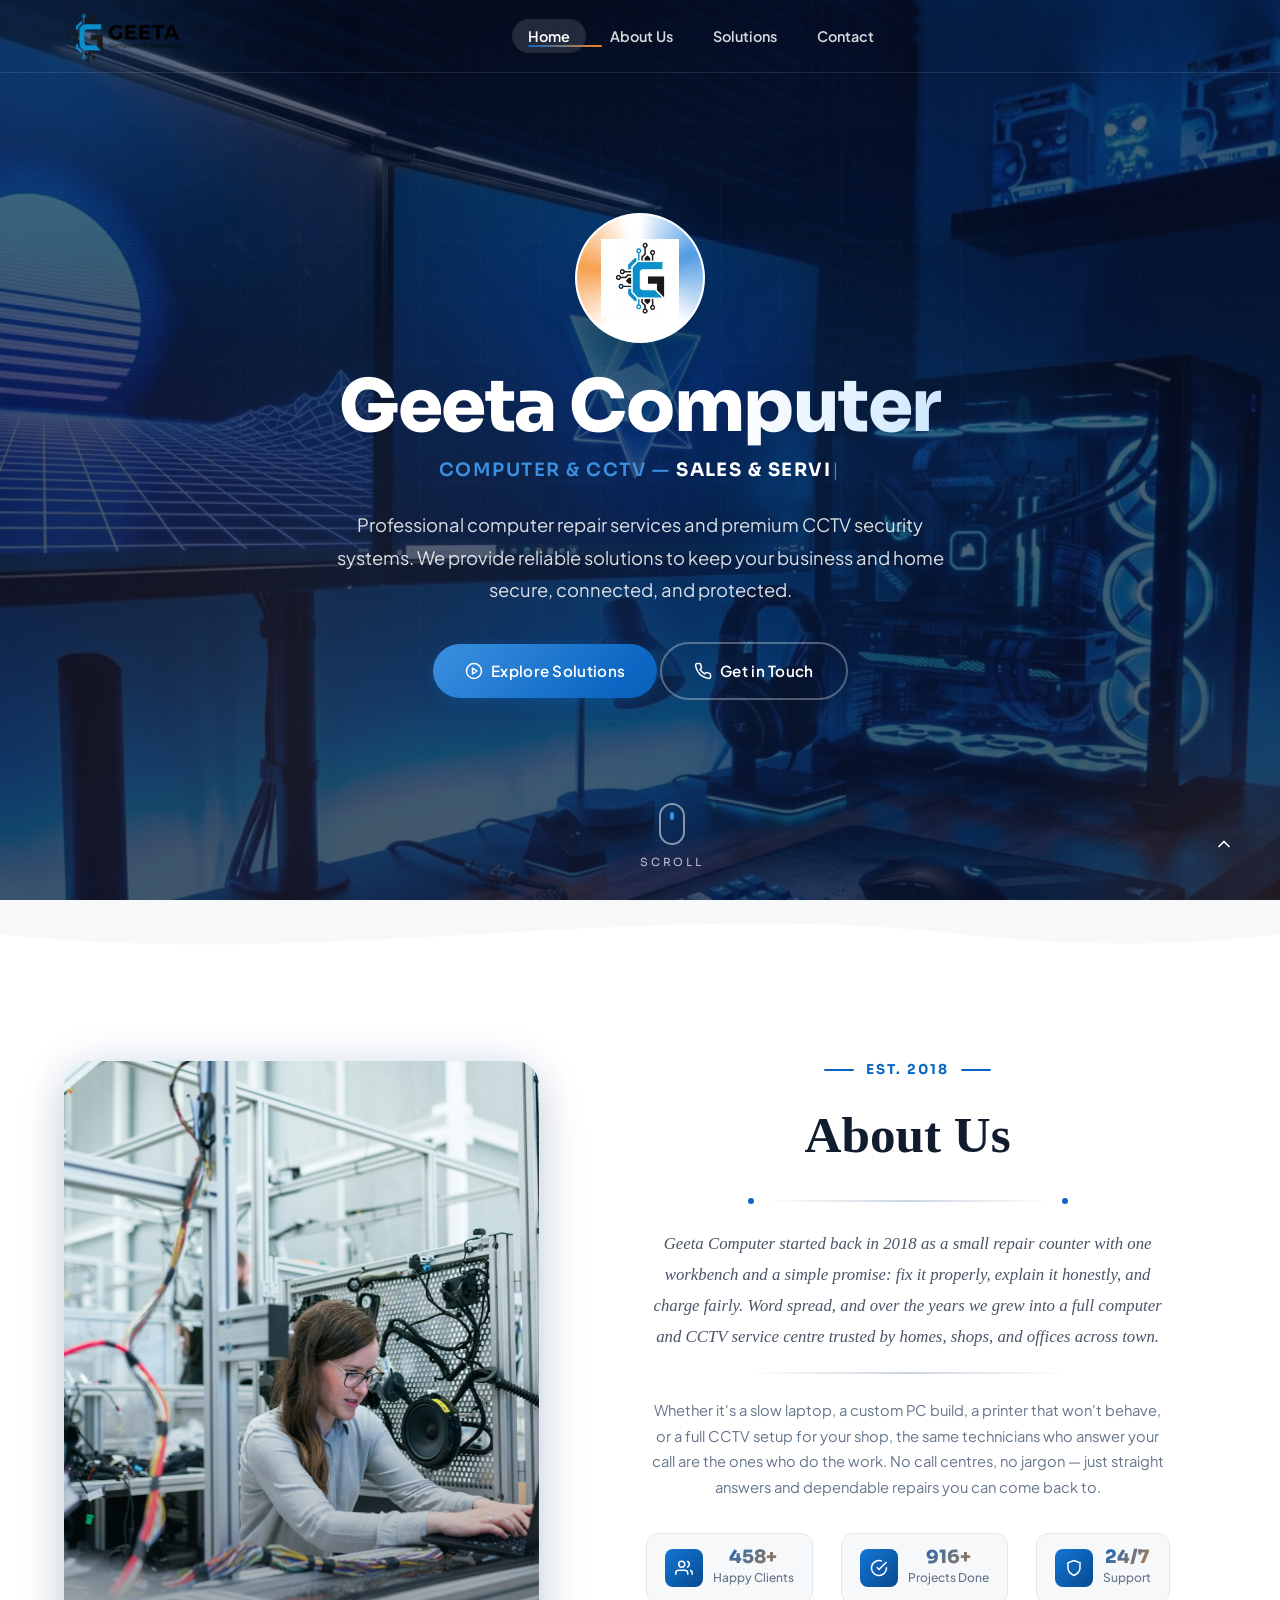
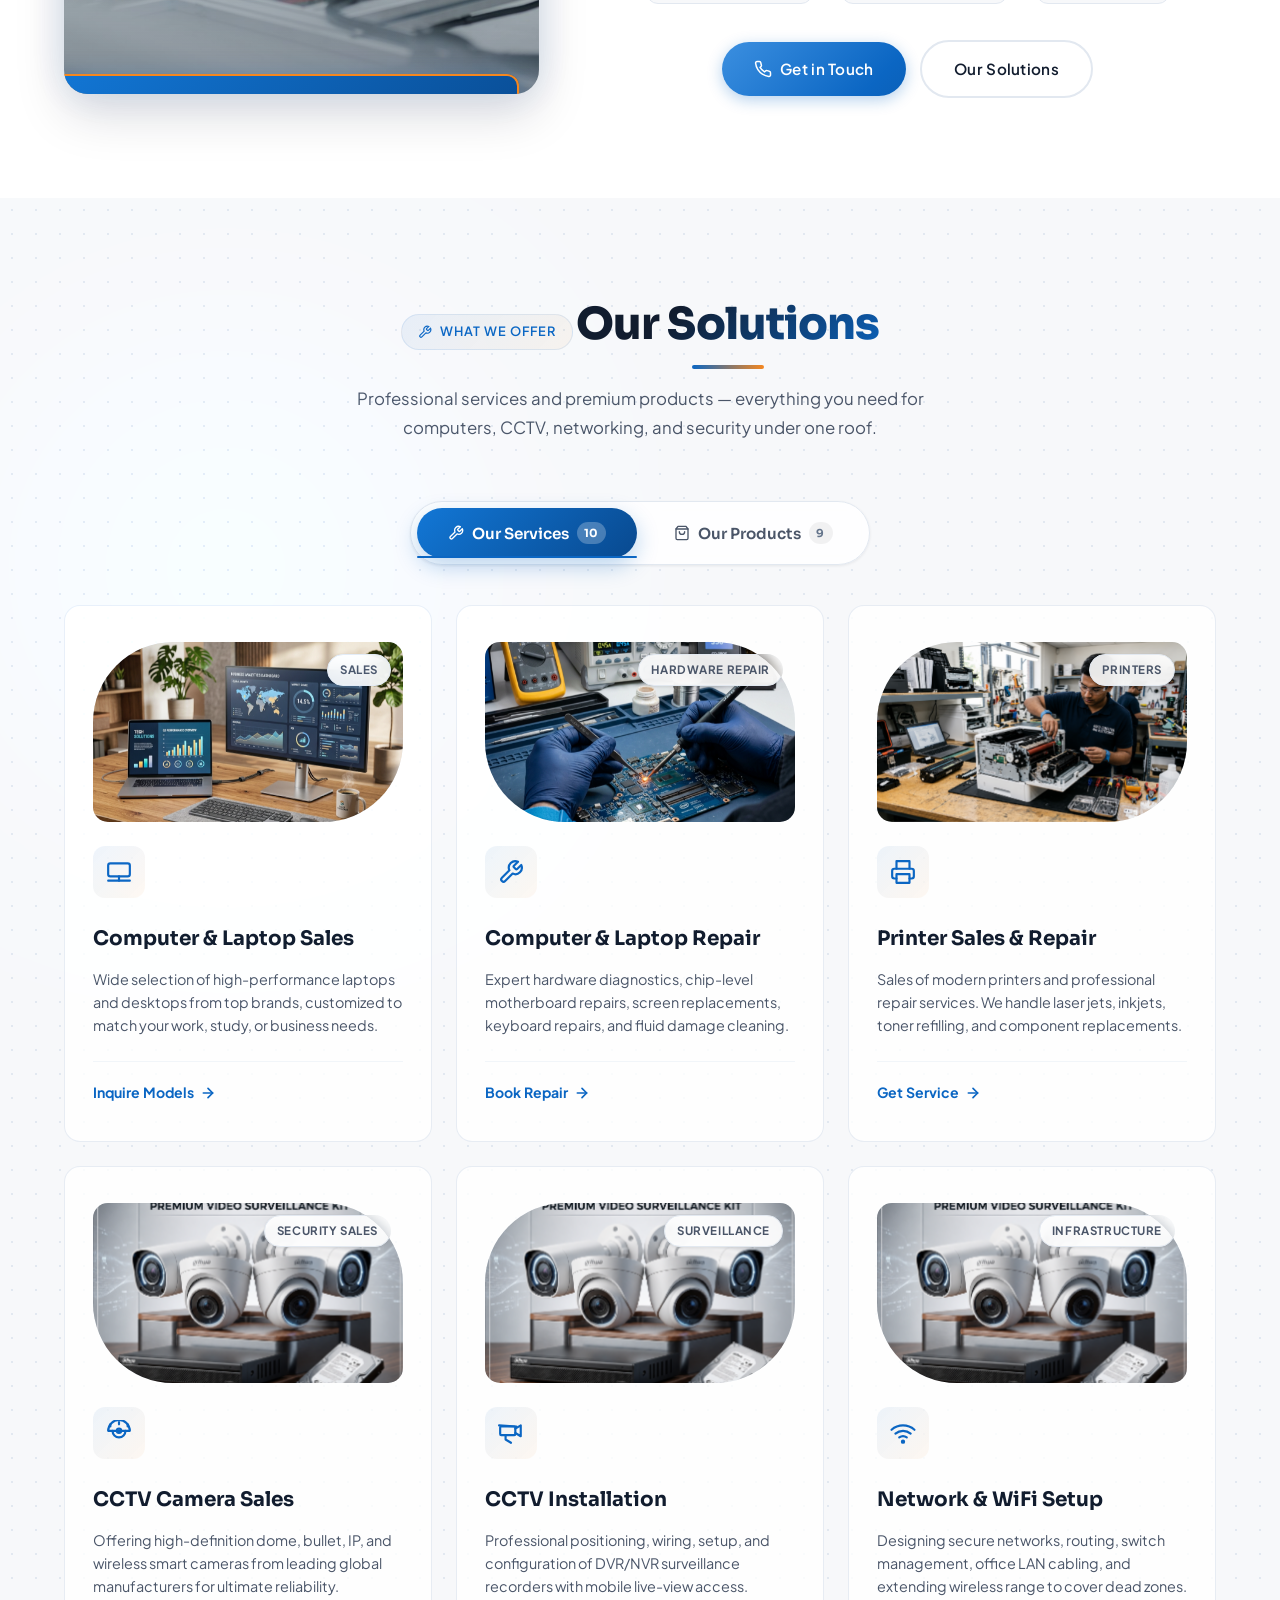
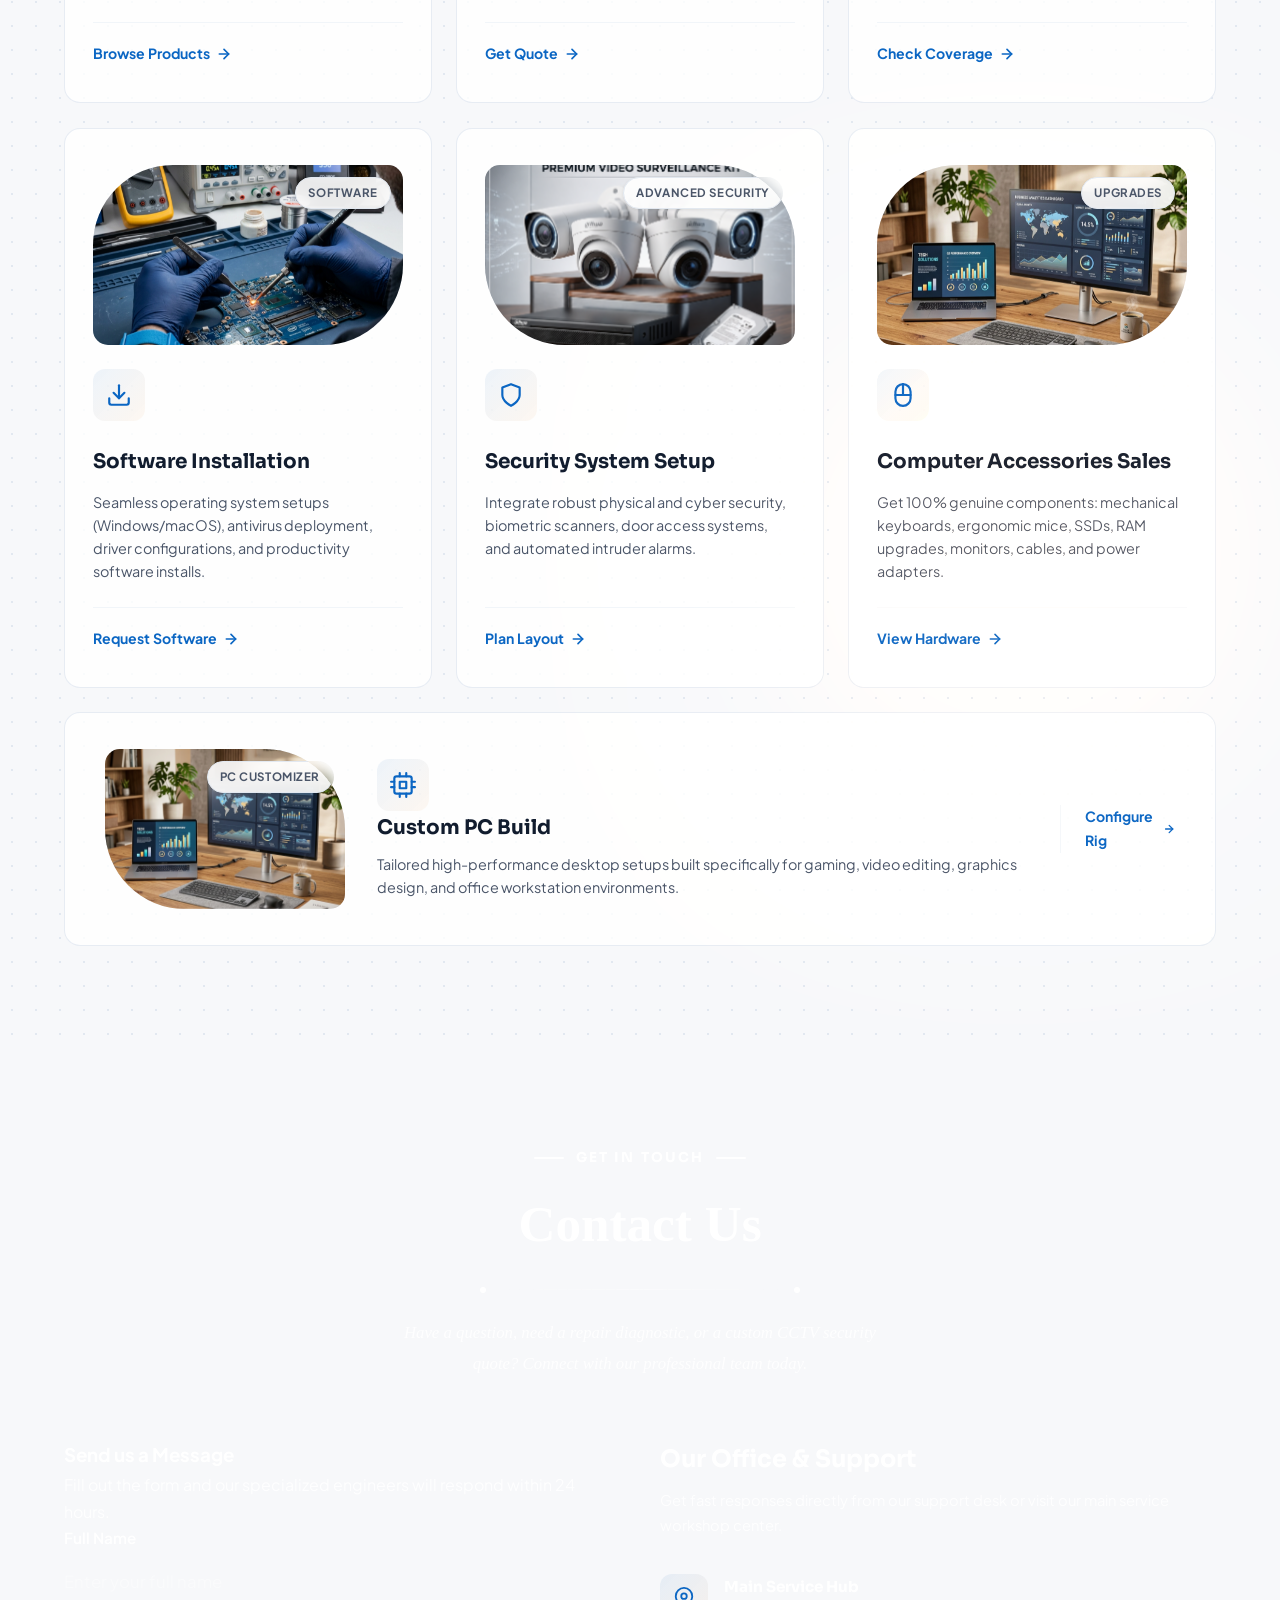
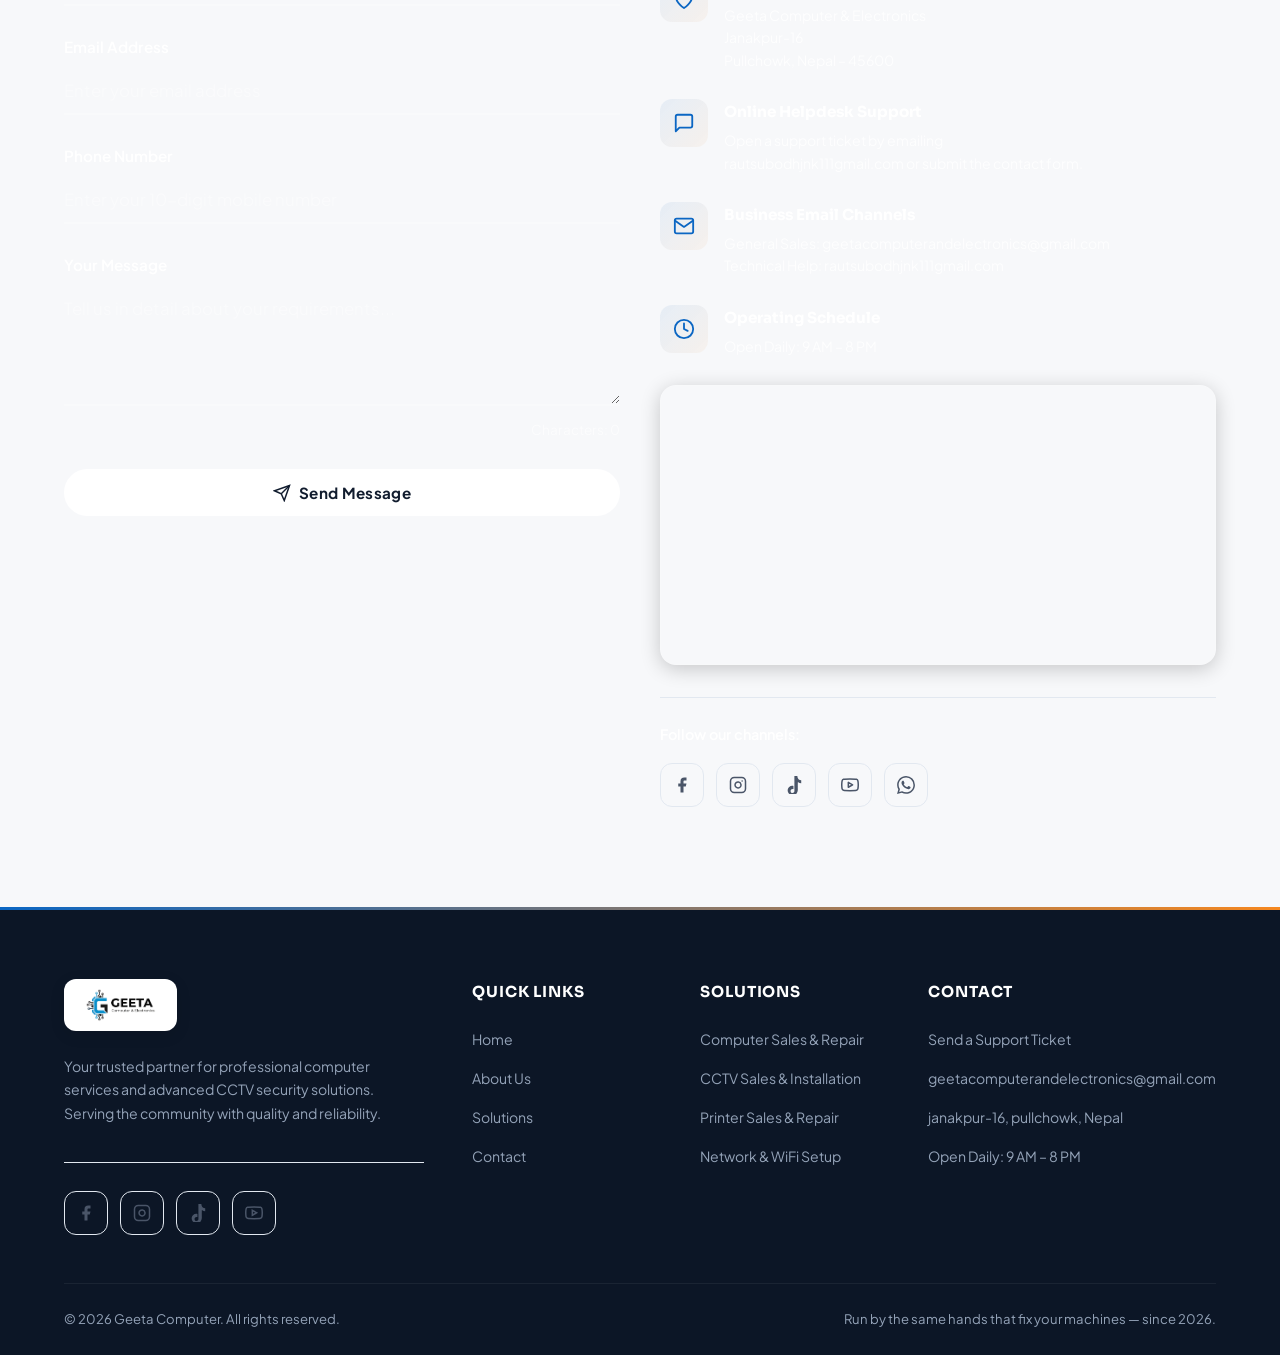
==== commit e219c062: "add gmail id" ====
--- a/index.html
+++ b/index.html
@@ -1318,18 +1318,24 @@
                         <span>Follow our channels:</span>
                         <div class="social-links">
                             <!-- Facebook -->
-                            <a href="#" class="social-link" aria-label="Facebook">
+                            <a href="https://www.facebook.com/profile.php?id=61588198299758" target="_blank" rel="noopener" class="social-link" aria-label="Facebook">
                                 <svg viewBox="0 0 24 24" fill="currentColor">
                                     <path d="M18 2h-3a5 5 0 0 0-5 5v3H7v4h3v8h4v-8h3l1-4h-4V7a1 1 0 0 1 1-1h3z" />
                                 </svg>
                             </a>
                             <!-- Instagram -->
-                            <a href="#" class="social-link" aria-label="Instagram">
+                            <a href="https://www.instagram.com/geetacomputers_and_electronics/" target="_blank" rel="noopener" class="social-link" aria-label="Instagram">
                                 <svg viewBox="0 0 24 24" fill="none" stroke="currentColor" stroke-width="2"
                                     stroke-linecap="round" stroke-linejoin="round">
                                     <rect x="2" y="2" width="20" height="20" rx="5" ry="5" />
                                     <path d="M16 11.37A4 4 0 1 1 12.63 8 4 4 0 0 1 16 11.37z" />
                                     <line x1="17.5" y1="6.5" x2="17.51" y2="6.5" />
+                                </svg>
+                            </a>
+                            <!-- TikTok -->
+                            <a href="https://www.tiktok.com/@geeta.computer?lang=en-GB" target="_blank" rel="noopener" class="social-link" aria-label="TikTok">
+                                <svg viewBox="0 0 24 24" fill="currentColor">
+                                    <path d="M12.525.02c1.31-.02 2.61-.01 3.91-.02.08 1.53.63 3.02 1.59 4.23 1.02.82 2.27 1.37 3.6 1.57.02 1.34.01 2.68.02 4.02-1.63-.07-3.2-.67-4.48-1.7-.18 3.52-.08 7.06-.06 10.58-.09 1.62-.64 3.23-1.6 4.54-1.28 1.48-3.23 2.37-5.21 2.38-2.61.07-5.18-1.5-6.19-3.92-1.12-2.39-.49-5.46 1.48-7.2 1.51-1.39 3.69-1.89 5.67-1.33.02 1.41.01 2.82.02 4.23-1.07-.36-2.32-.08-3.11.75-.89.87-1.02 2.34-.33 3.36.72.99 2.05 1.39 3.19.98.98-.38 1.54-1.42 1.54-2.47-.04-4.8-.02-9.6-.03-14.4z"/>
                                 </svg>
                             </a>
                             <!-- YouTube -->
@@ -1342,7 +1348,7 @@
                                 </svg>
                             </a>
                             <!-- WhatsApp -->
-                            <a href="https://wa.me/#########" target="_blank" class="social-link" aria-label="WhatsApp">
+                            <a href="https://wa.me/9779801674475" target="_blank" class="social-link" aria-label="WhatsApp">
                                 <svg viewBox="0 0 24 24" fill="currentColor">
                                     <path
                                         d="M17.472 14.382c-.297-.149-1.758-.867-2.03-.967-.273-.099-.471-.148-.67.15-.197.297-.767.966-.94 1.164-.173.199-.347.223-.644.075-.297-.15-1.255-.463-2.39-1.475-.883-.788-1.48-1.761-1.653-2.059-.173-.297-.018-.458.13-.606.134-.133.298-.347.446-.52.149-.174.198-.298.298-.497.099-.198.05-.371-.025-.52-.075-.149-.669-1.612-.916-2.207-.242-.579-.487-.5-.669-.51-.173-.008-.371-.01-.57-.01-.198 0-.52.074-.792.372-.272.297-1.04 1.016-1.04 2.479 0 1.462 1.065 2.875 1.213 3.074.149.198 2.096 3.2 5.077 4.487.709.306 1.262.489 1.694.625.712.227 1.36.195 1.871.118.571-.085 1.758-.719 2.006-1.413.248-.694.248-1.289.173-1.413-.074-.124-.272-.198-.57-.347m-5.421 7.403h-.004a9.87 9.87 0 0 1-5.031-1.378l-.361-.214-3.741.982.998-3.648-.235-.374a9.86 9.86 0 0 1-1.51-5.26c.001-5.45 4.436-9.884 9.888-9.884 2.64 0 5.122 1.03 6.988 2.898a9.825 9.825 0 0 1 2.893 6.994c-.003 5.45-4.437 9.884-9.885 9.884m8.413-18.297A11.815 11.815 0 0 0 12.05 0C5.495 0 .16 5.335.157 11.892c0 2.096.547 4.142 1.588 5.945L.057 24l6.305-1.654a11.882 11.882 0 0 0 5.683 1.448h.005c6.554 0 11.89-5.335 11.893-11.893a11.821 11.821 0 0 0-3.48-8.413z" />
@@ -1366,16 +1372,21 @@
                     <p>Your trusted partner for professional computer services and advanced CCTV security solutions.
                         Serving the community with quality and reliability.</p>
                     <div class="social-links">
-                        <a href="#" class="social-link" aria-label="Facebook">
+                        <a href="https://www.facebook.com/profile.php?id=61588198299758" target="_blank" rel="noopener" class="social-link" aria-label="Facebook">
                             <svg viewBox="0 0 24 24" fill="currentColor">
                                 <path d="M18 2h-3a5 5 0 0 0-5 5v3H7v4h3v8h4v-8h3l1-4h-4V7a1 1 0 0 1 1-1h3z" />
                             </svg>
                         </a>
-                        <a href="#" class="social-link" aria-label="Instagram">
+                        <a href="https://www.instagram.com/geetacomputers_and_electronics/" target="_blank" rel="noopener" class="social-link" aria-label="Instagram">
                             <svg viewBox="0 0 24 24" fill="none" stroke="currentColor" stroke-width="2">
                                 <rect x="2" y="2" width="20" height="20" rx="5" ry="5" />
                                 <path d="M16 11.37A4 4 0 1 1 12.63 8 4 4 0 0 1 16 11.37z" />
                                 <line x1="17.5" y1="6.5" x2="17.51" y2="6.5" />
+                            </svg>
+                        </a>
+                        <a href="https://www.tiktok.com/@geeta.computer?lang=en-GB" target="_blank" rel="noopener" class="social-link" aria-label="TikTok">
+                            <svg viewBox="0 0 24 24" fill="currentColor">
+                                <path d="M12.525.02c1.31-.02 2.61-.01 3.91-.02.08 1.53.63 3.02 1.59 4.23 1.02.82 2.27 1.37 3.6 1.57.02 1.34.01 2.68.02 4.02-1.63-.07-3.2-.67-4.48-1.7-.18 3.52-.08 7.06-.06 10.58-.09 1.62-.64 3.23-1.6 4.54-1.28 1.48-3.23 2.37-5.21 2.38-2.61.07-5.18-1.5-6.19-3.92-1.12-2.39-.49-5.46 1.48-7.2 1.51-1.39 3.69-1.89 5.67-1.33.02 1.41.01 2.82.02 4.23-1.07-.36-2.32-.08-3.11.75-.89.87-1.02 2.34-.33 3.36.72.99 2.05 1.39 3.19.98.98-.38 1.54-1.42 1.54-2.47-.04-4.8-.02-9.6-.03-14.4z"/>
                             </svg>
                         </a>
                         <a href="#" class="social-link" aria-label="YouTube">
@@ -1435,7 +1446,7 @@
     </button>
 
     <!-- ===== FLOATING WHATSAPP ===== -->
-    <a href="https://wa.me/#########" target="_blank" rel="noopener" class="float-whatsapp" id="floatWhatsapp"
+    <a href="https://wa.me/9779801674475" target="_blank" rel="noopener" class="float-whatsapp" id="floatWhatsapp"
         aria-label="Chat on WhatsApp">
         <svg viewBox="0 0 24 24" fill="currentColor">
             <path
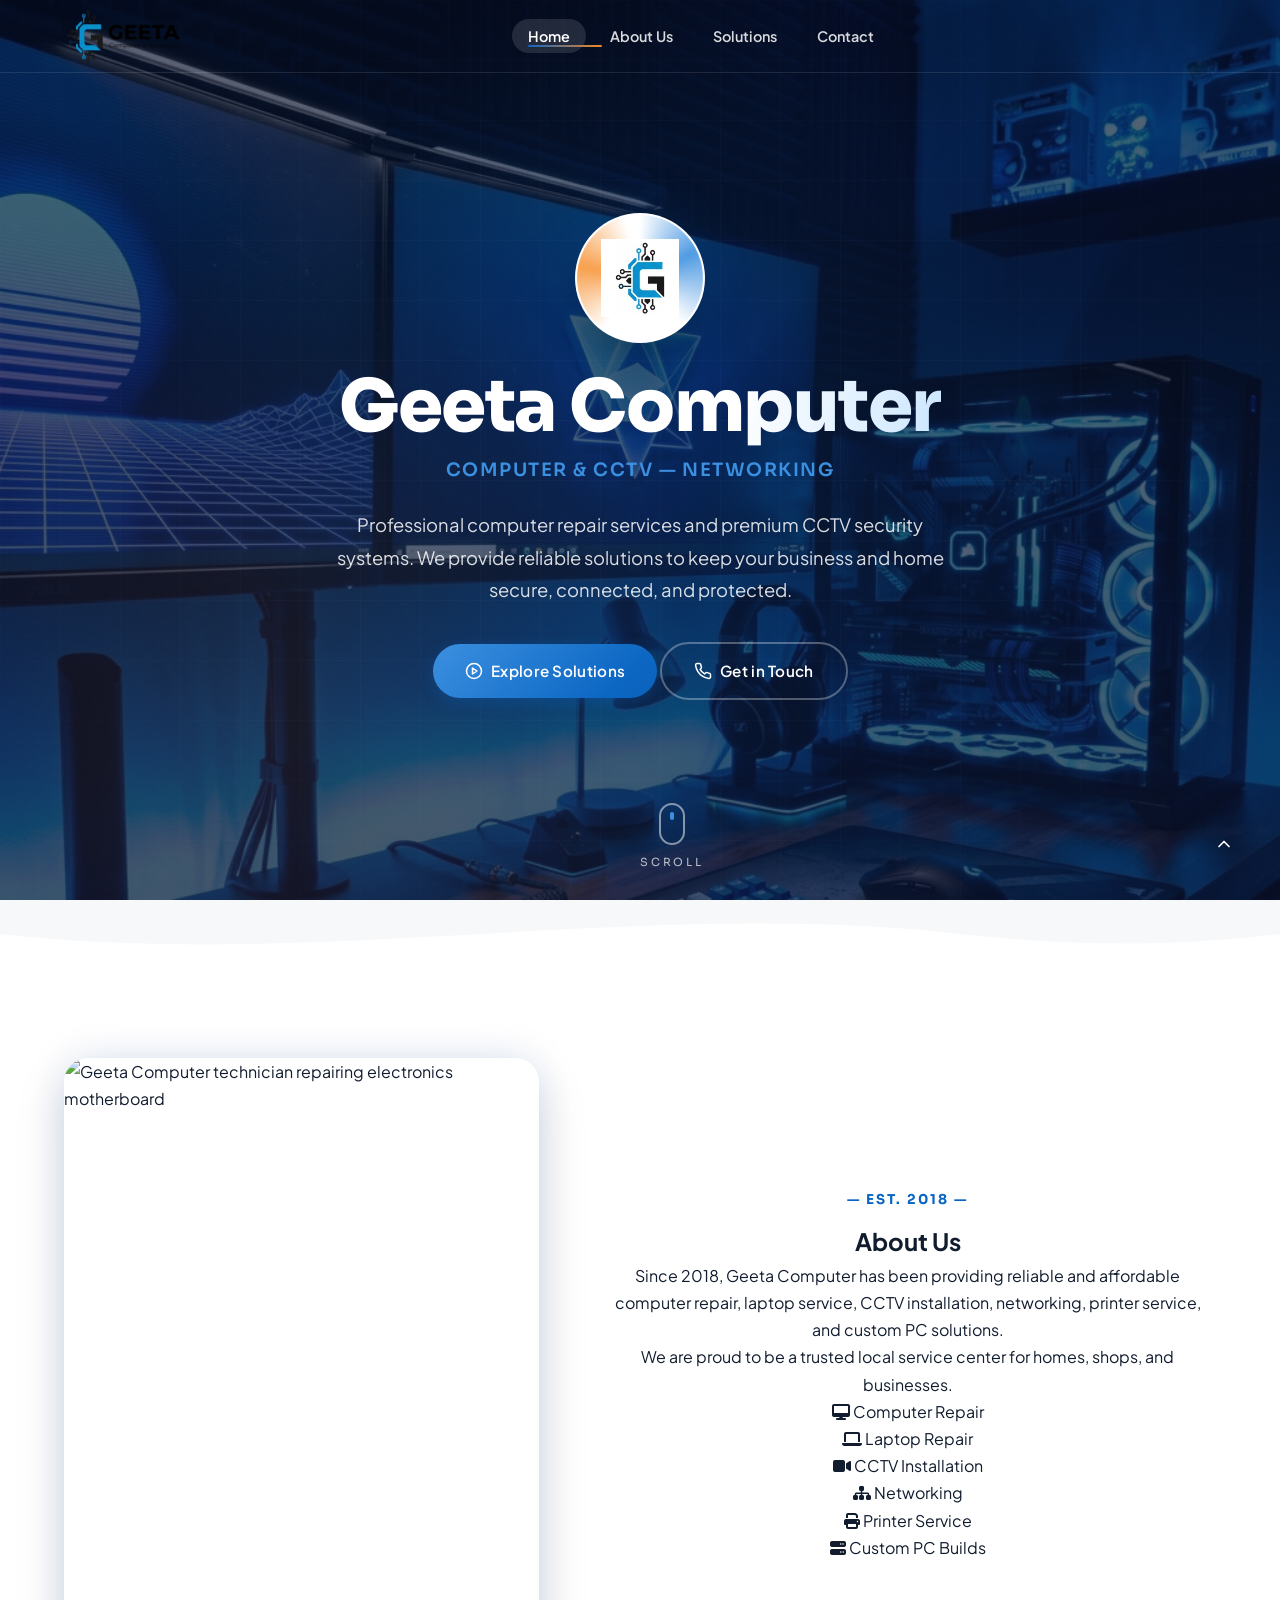
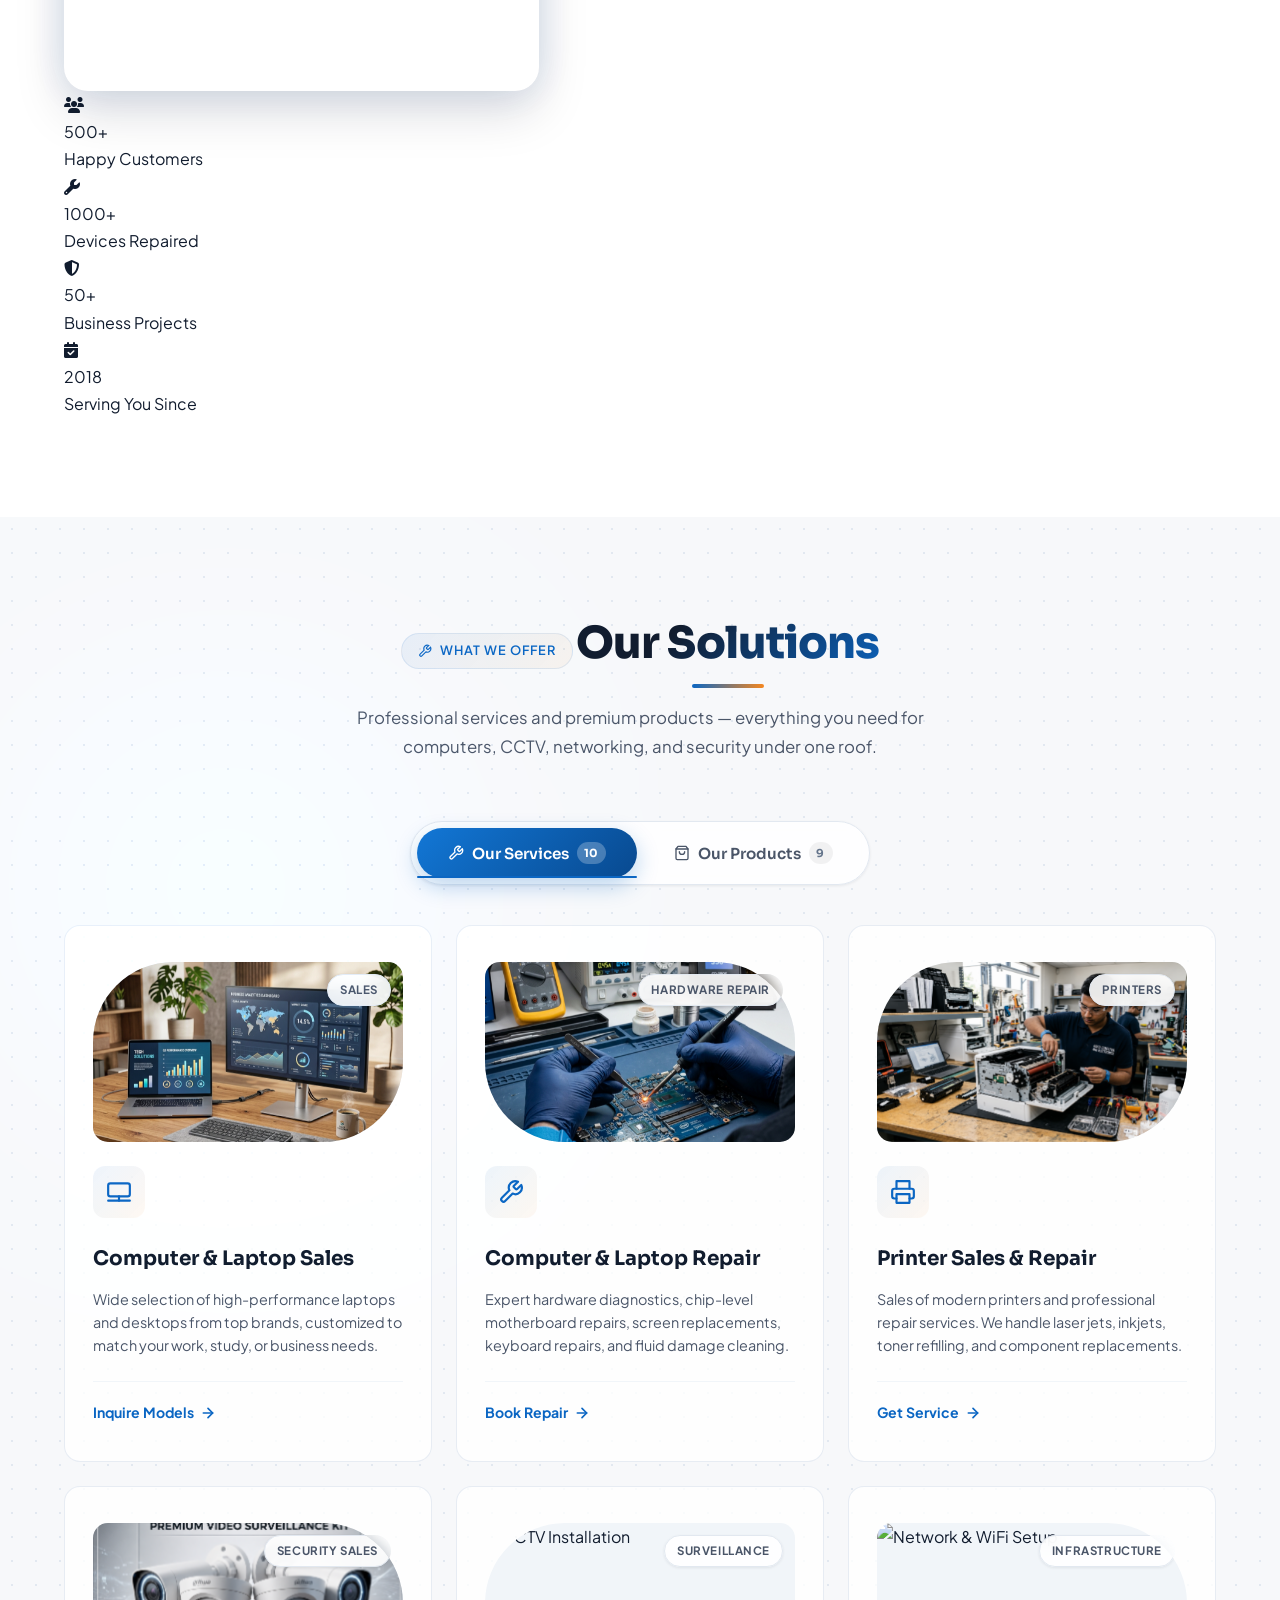
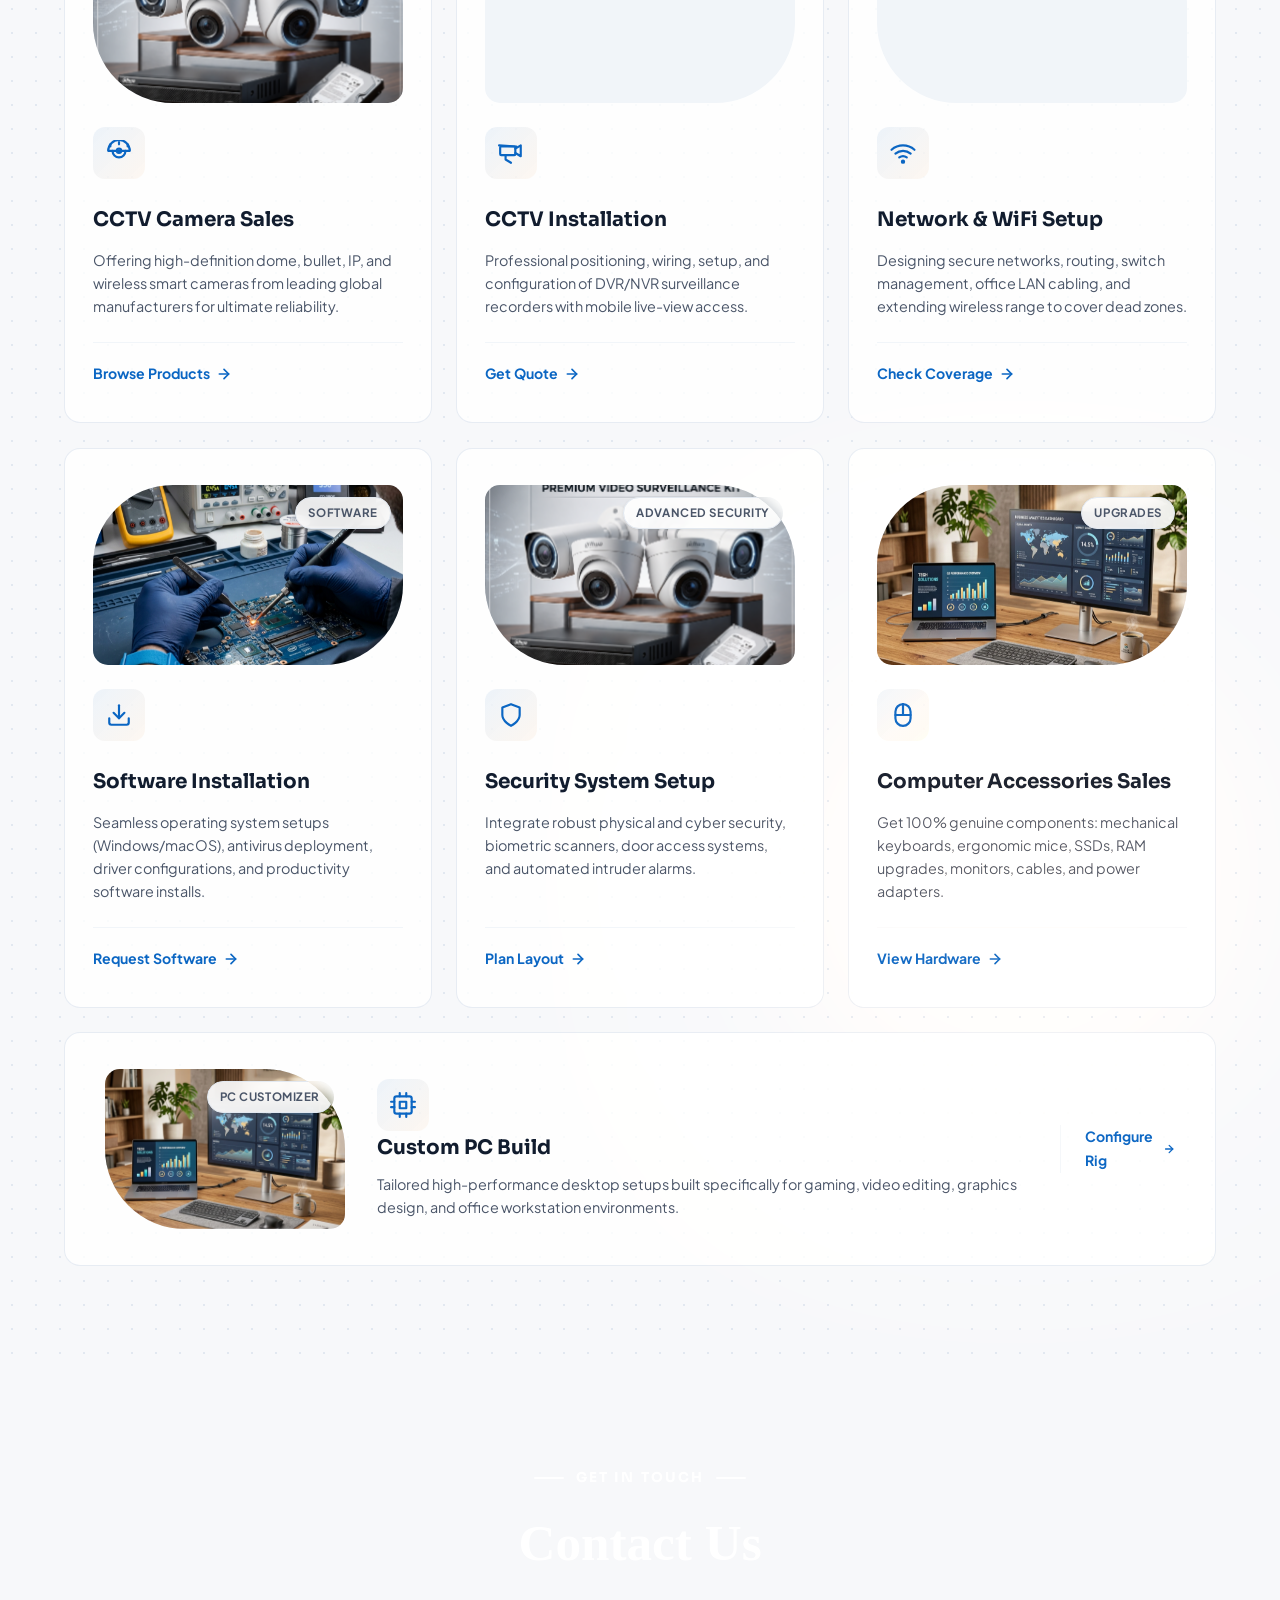
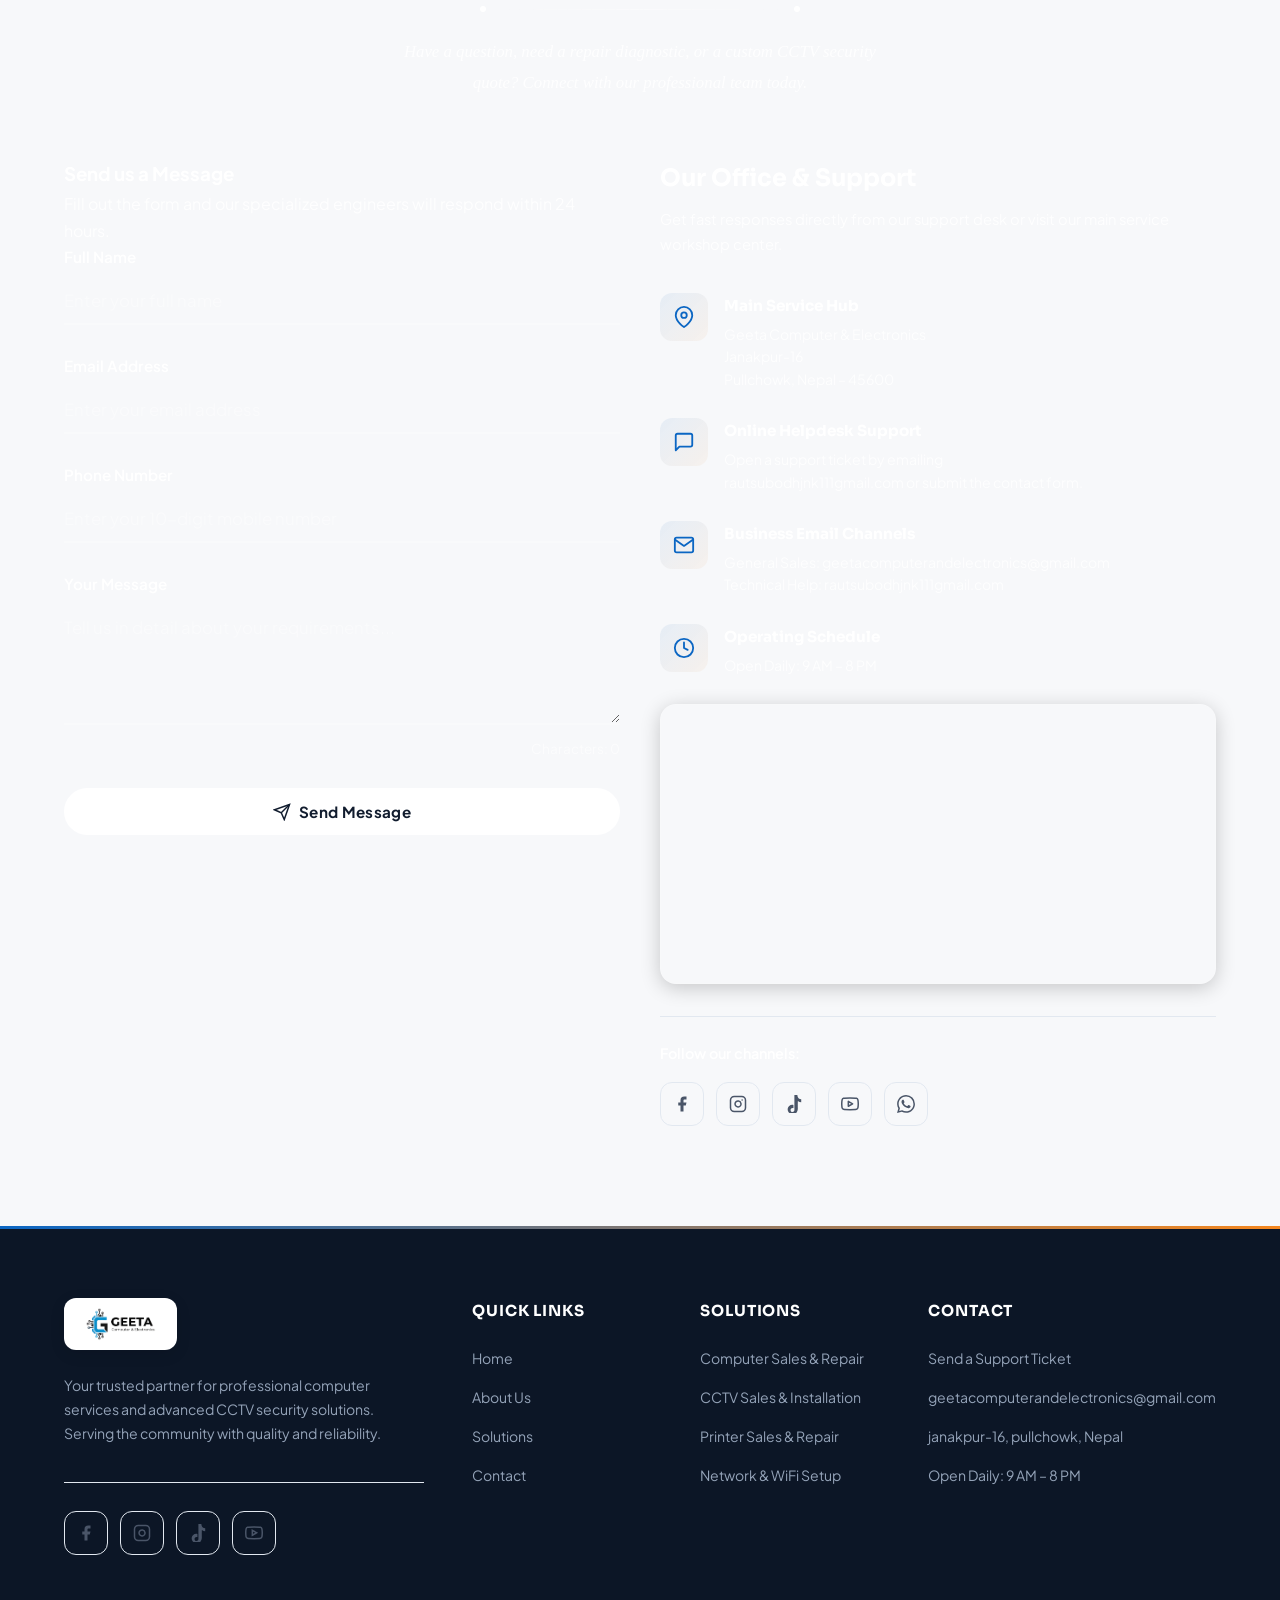
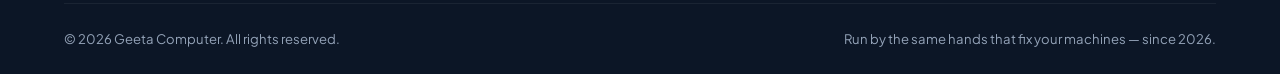
==== commit df3da279: "update index.html" ====
--- a/index.html
+++ b/index.html
@@ -28,8 +28,8 @@
     <meta name="twitter:image" content="images/logo.png">
 
     <!-- Favicon -->
-    <link rel="icon" type="image/png" href="images/logo_icon.png">
-    <link rel="apple-touch-icon" href="images/logo_icon.png">
+    <link rel="icon" type="image/png" href="images/logo_mark.png">
+    <link rel="apple-touch-icon" href="images/logo_mark.png">
 
     <!-- Local business structured data (helps you appear in local Google results).
          👉 Replace the placeholder phone, address, and geo coordinates with your real details. -->
@@ -133,26 +133,16 @@
 
     <!-- ===== HERO ===== -->
     <section id="home" class="hero">
-        <!-- Drifting aurora atmosphere -->
-        <div class="hero-aurora" aria-hidden="true">
-            <span class="a1"></span>
-            <span class="a2"></span>
-            <span class="a3"></span>
-        </div>
         <div class="container">
             <div class="hero-content centered">
-                <!-- Centered Logo Badge inspired by reference -->
+                <!-- Centered Logo Badge -->
                 <div class="hero-logo-badge-center">
                     <img src="images/logo_mark.png" alt="GEETA Computer Logo">
                 </div>
 
                 <h1>Geeta Computer</h1>
                 <div class="hero-subtitle">
-                    Computer & CCTV —
-                    <span class="typewriter-wrapper">
-                        <span class="typewriter-text" id="typewriterText"></span>
-                        <span class="typewriter-cursor">|</span>
-                    </span>
+                    COMPUTER & CCTV — NETWORKING
                 </div>
 
                 <p class="hero-description centered-desc">
@@ -178,8 +168,6 @@
                         Get in Touch
                     </a>
                 </div>
-
-
             </div>
         </div>
 
@@ -203,101 +191,77 @@
             <div class="about-wrapper">
                 <!-- Left: Image Card -->
                 <div class="about-image-wrapper reveal-left">
-                    <div class="about-image-overlay"></div>
-                    <img src="images/about_img.jpg" alt="Geeta Computer technician repairing electronics motherboard">
-                    <!-- Experience badge floating on image -->
-                    <div class="about-experience-badge">
-                        <span class="exp-number">7+</span>
-                        <span class="exp-label">Years of<br>Experience</span>
-                    </div>
+                    <img src="images/about.png" alt="Geeta Computer technician repairing electronics motherboard">
                 </div>
 
                 <!-- Right: Content -->
                 <div class="about-content reveal-right">
                     <div class="about-tagline">
-                        <span class="tagline-line"></span>
-                        Est. 2018
-                        <span class="tagline-line"></span>
+                        — EST. 2018 —
                     </div>
-                    <h2 class="about-title-serif">About Us</h2>
-
-                    <div class="about-divider">
-                        <span class="divider-dot"></span>
-                        <span class="divider-line"></span>
-                        <span class="divider-dot"></span>
+                    <h2 class="about-title">About Us</h2>
+
+                    <p class="about-body-text">
+                        Since 2018, Geeta Computer has been providing reliable and affordable computer repair, laptop
+                        service, CCTV installation, networking, printer service, and custom PC solutions.
+                    </p>
+                    <p class="about-body-text">
+                        We are proud to be a trusted local service center for homes, shops, and businesses.
+                    </p>
+
+                    <div class="about-divider-line"></div>
+
+                    <!-- Features Grid -->
+                    <div class="about-features-grid">
+                        <div class="about-feature-item">
+                            <span class="feature-icon"><i class="fa-solid fa-desktop"></i></span>
+                            <span class="feature-text">Computer Repair</span>
+                        </div>
+                        <div class="about-feature-item">
+                            <span class="feature-icon"><i class="fa-solid fa-laptop"></i></span>
+                            <span class="feature-text">Laptop Repair</span>
+                        </div>
+                        <div class="about-feature-item">
+                            <span class="feature-icon"><i class="fa-solid fa-video"></i></span>
+                            <span class="feature-text">CCTV Installation</span>
+                        </div>
+                        <div class="about-feature-item">
+                            <span class="feature-icon"><i class="fa-solid fa-sitemap"></i></span>
+                            <span class="feature-text">Networking</span>
+                        </div>
+                        <div class="about-feature-item">
+                            <span class="feature-icon"><i class="fa-solid fa-print"></i></span>
+                            <span class="feature-text">Printer Service</span>
+                        </div>
+                        <div class="about-feature-item">
+                            <span class="feature-icon"><i class="fa-solid fa-server"></i></span>
+                            <span class="feature-text">Custom PC Builds</span>
+                        </div>
                     </div>
-
-                    <p class="about-quote-text">
-                        Geeta Computer started back in 2018 as a small repair counter with one workbench and a simple
-                        promise: fix it properly, explain it honestly, and charge fairly. Word spread, and over the
-                        years we grew into a full computer and CCTV service centre trusted by homes, shops, and offices
-                        across town.
-                    </p>
-
-                    <div class="about-divider">
-                        <span class="divider-line"></span>
-                    </div>
-
-                    <p class="about-body-text-modern">
-                        Whether it's a slow laptop, a custom PC build, a printer that won't behave, or a full CCTV setup
-                        for your shop, the same technicians who answer your call are the ones who do the work. No call
-                        centres, no jargon — just straight answers and dependable repairs you can come back to.
-                    </p>
-
-                    <!-- Mini stats row -->
-                    <div class="about-stats-row">
-                        <div class="about-mini-stat">
-                            <div class="mini-stat-icon">
-                                <svg viewBox="0 0 24 24" fill="none" stroke="currentColor" stroke-width="2">
-                                    <path d="M17 21v-2a4 4 0 0 0-4-4H5a4 4 0 0 0-4 4v2" />
-                                    <circle cx="9" cy="7" r="4" />
-                                    <path d="M23 21v-2a4 4 0 0 0-3-3.87" />
-                                    <path d="M16 3.13a4 4 0 0 1 0 7.75" />
-                                </svg>
-                            </div>
-                            <div class="mini-stat-info">
-                                <strong data-count="500" data-suffix="+">0</strong>
-                                <span>Happy Clients</span>
-                            </div>
-                        </div>
-                        <div class="about-mini-stat">
-                            <div class="mini-stat-icon">
-                                <svg viewBox="0 0 24 24" fill="none" stroke="currentColor" stroke-width="2">
-                                    <path d="M22 11.08V12a10 10 0 1 1-5.93-9.14" />
-                                    <polyline points="22 4 12 14.01 9 11.01" />
-                                </svg>
-                            </div>
-                            <div class="mini-stat-info">
-                                <strong data-count="1000" data-suffix="+">0</strong>
-                                <span>Projects Done</span>
-                            </div>
-                        </div>
-                        <div class="about-mini-stat">
-                            <div class="mini-stat-icon">
-                                <svg viewBox="0 0 24 24" fill="none" stroke="currentColor" stroke-width="2">
-                                    <path d="M12 22s8-4 8-10V5l-8-3-8 3v7c0 6 8 10 8 10z" />
-                                </svg>
-                            </div>
-                            <div class="mini-stat-info">
-                                <strong>24/7</strong>
-                                <span>Support</span>
-                            </div>
-                        </div>
-                    </div>
-
-                    <div class="about-cta-wrapper">
-                        <a href="#contact" class="btn btn-primary">
-                            <svg width="18" height="18" viewBox="0 0 24 24" fill="none" stroke="currentColor"
-                                stroke-width="2">
-                                <path
-                                    d="M22 16.92v3a2 2 0 0 1-2.18 2 19.79 19.79 0 0 1-8.63-3.07 19.5 19.5 0 0 1-6-6A19.79 19.79 0 0 1 2.12 4.18 2 2 0 0 1 4.11 2h3a2 2 0 0 1 2 1.72c.127.96.361 1.903.7 2.81a2 2 0 0 1-.45 2.11L8.09 9.91a16 16 0 0 0 6 6l1.27-1.27a2 2 0 0 1 2.11-.45c.907.339 1.85.573 2.81.7A2 2 0 0 1 22 16.92z" />
-                            </svg>
-                            Get in Touch
-                        </a>
-                        <a href="#solutions" class="btn btn-secondary">
-                            Our Solutions
-                        </a>
-                    </div>
+                </div>
+            </div>
+
+            <!-- Stats Grid -->
+            <div class="about-stats-grid reveal-scale">
+                <div class="about-stat-card">
+                    <div class="stat-card-icon"><i class="fa-solid fa-users"></i></div>
+                    <div class="stat-card-number" data-count="500" data-suffix="+">500+</div>
+                    <div class="stat-card-label">Happy Customers</div>
+                </div>
+                <div class="about-stat-card">
+                    <div class="stat-card-icon"><i class="fa-solid fa-wrench"></i></div>
+                    <div class="stat-card-number" data-count="1000" data-suffix="+">1000+</div>
+                    <div class="stat-card-label">Devices Repaired</div>
+                </div>
+                <div class="about-stat-card">
+                    <div class="stat-card-icon"><i class="fa-solid fa-shield-halved"></i></div>
+                    <div class="stat-card-number" data-count="50" data-suffix="+">50+</div>
+                    <div class="stat-card-label">Business Projects</div>
+                </div>
+                <div class="about-stat-card">
+                    <div class="stat-card-icon"><i class="fa-solid fa-calendar-check"></i></div>
+                    <div class="stat-card-number">2018</div>
+                    <div class="stat-card-label">Serving You Since</div>
                 </div>
             </div>
         </div>
@@ -492,7 +456,7 @@
                         <!-- Service 5: CCTV Installation -->
                         <div class="service-card" data-category="cctv">
                             <div class="service-image-wrapper">
-                                <img src="images/service_cctv_install.png" alt="CCTV Installation" loading="lazy">
+                                <img src="images/cctv_installation.png" alt="CCTV Installation" loading="lazy">
                                 <div class="service-tag-badge">Surveillance</div>
                             </div>
                             <div class="service-card-body">
@@ -527,7 +491,7 @@
                         <!-- Service 6: Network Setup & WiFi Installation -->
                         <div class="service-card" data-category="networking">
                             <div class="service-image-wrapper">
-                                <img src="images/service_cctv_install.png" alt="Network & WiFi Setup" loading="lazy">
+                                <img src="images/Network.png" alt="Network & WiFi Setup" loading="lazy">
                                 <div class="service-tag-badge">Infrastructure</div>
                             </div>
                             <div class="service-card-body">
@@ -1164,7 +1128,8 @@
                     <h3>Send us a Message</h3>
                     <p class="form-subtitle">Fill out the form and our specialized engineers will respond within 24
                         hours.</p>
-                    <form id="contact-form" action="https://formsubmit.co/geetacomputerandelectronics@gmail.com" method="POST">
+                    <form id="contact-form" action="https://formsubmit.co/geetacomputerandelectronics@gmail.com"
+                        method="POST">
                         <!-- FormSubmit Settings -->
                         <input type="hidden" name="_captcha" value="false">
                         <input type="hidden" name="_subject" value="New message from Portfolio">
@@ -1318,13 +1283,15 @@
                         <span>Follow our channels:</span>
                         <div class="social-links">
                             <!-- Facebook -->
-                            <a href="https://www.facebook.com/profile.php?id=61588198299758" target="_blank" rel="noopener" class="social-link" aria-label="Facebook">
+                            <a href="https://www.facebook.com/profile.php?id=61588198299758" target="_blank"
+                                rel="noopener" class="social-link" aria-label="Facebook">
                                 <svg viewBox="0 0 24 24" fill="currentColor">
                                     <path d="M18 2h-3a5 5 0 0 0-5 5v3H7v4h3v8h4v-8h3l1-4h-4V7a1 1 0 0 1 1-1h3z" />
                                 </svg>
                             </a>
                             <!-- Instagram -->
-                            <a href="https://www.instagram.com/geetacomputers_and_electronics/" target="_blank" rel="noopener" class="social-link" aria-label="Instagram">
+                            <a href="https://www.instagram.com/geetacomputers_and_electronics/" target="_blank"
+                                rel="noopener" class="social-link" aria-label="Instagram">
                                 <svg viewBox="0 0 24 24" fill="none" stroke="currentColor" stroke-width="2"
                                     stroke-linecap="round" stroke-linejoin="round">
                                     <rect x="2" y="2" width="20" height="20" rx="5" ry="5" />
@@ -1333,9 +1300,11 @@
                                 </svg>
                             </a>
                             <!-- TikTok -->
-                            <a href="https://www.tiktok.com/@geeta.computer?lang=en-GB" target="_blank" rel="noopener" class="social-link" aria-label="TikTok">
+                            <a href="https://www.tiktok.com/@geeta.computer?lang=en-GB" target="_blank" rel="noopener"
+                                class="social-link" aria-label="TikTok">
                                 <svg viewBox="0 0 24 24" fill="currentColor">
-                                    <path d="M12.525.02c1.31-.02 2.61-.01 3.91-.02.08 1.53.63 3.02 1.59 4.23 1.02.82 2.27 1.37 3.6 1.57.02 1.34.01 2.68.02 4.02-1.63-.07-3.2-.67-4.48-1.7-.18 3.52-.08 7.06-.06 10.58-.09 1.62-.64 3.23-1.6 4.54-1.28 1.48-3.23 2.37-5.21 2.38-2.61.07-5.18-1.5-6.19-3.92-1.12-2.39-.49-5.46 1.48-7.2 1.51-1.39 3.69-1.89 5.67-1.33.02 1.41.01 2.82.02 4.23-1.07-.36-2.32-.08-3.11.75-.89.87-1.02 2.34-.33 3.36.72.99 2.05 1.39 3.19.98.98-.38 1.54-1.42 1.54-2.47-.04-4.8-.02-9.6-.03-14.4z"/>
+                                    <path
+                                        d="M12.525.02c1.31-.02 2.61-.01 3.91-.02.08 1.53.63 3.02 1.59 4.23 1.02.82 2.27 1.37 3.6 1.57.02 1.34.01 2.68.02 4.02-1.63-.07-3.2-.67-4.48-1.7-.18 3.52-.08 7.06-.06 10.58-.09 1.62-.64 3.23-1.6 4.54-1.28 1.48-3.23 2.37-5.21 2.38-2.61.07-5.18-1.5-6.19-3.92-1.12-2.39-.49-5.46 1.48-7.2 1.51-1.39 3.69-1.89 5.67-1.33.02 1.41.01 2.82.02 4.23-1.07-.36-2.32-.08-3.11.75-.89.87-1.02 2.34-.33 3.36.72.99 2.05 1.39 3.19.98.98-.38 1.54-1.42 1.54-2.47-.04-4.8-.02-9.6-.03-14.4z" />
                                 </svg>
                             </a>
                             <!-- YouTube -->
@@ -1348,7 +1317,8 @@
                                 </svg>
                             </a>
                             <!-- WhatsApp -->
-                            <a href="https://wa.me/9779801674475" target="_blank" class="social-link" aria-label="WhatsApp">
+                            <a href="https://wa.me/9779801674475" target="_blank" class="social-link"
+                                aria-label="WhatsApp">
                                 <svg viewBox="0 0 24 24" fill="currentColor">
                                     <path
                                         d="M17.472 14.382c-.297-.149-1.758-.867-2.03-.967-.273-.099-.471-.148-.67.15-.197.297-.767.966-.94 1.164-.173.199-.347.223-.644.075-.297-.15-1.255-.463-2.39-1.475-.883-.788-1.48-1.761-1.653-2.059-.173-.297-.018-.458.13-.606.134-.133.298-.347.446-.52.149-.174.198-.298.298-.497.099-.198.05-.371-.025-.52-.075-.149-.669-1.612-.916-2.207-.242-.579-.487-.5-.669-.51-.173-.008-.371-.01-.57-.01-.198 0-.52.074-.792.372-.272.297-1.04 1.016-1.04 2.479 0 1.462 1.065 2.875 1.213 3.074.149.198 2.096 3.2 5.077 4.487.709.306 1.262.489 1.694.625.712.227 1.36.195 1.871.118.571-.085 1.758-.719 2.006-1.413.248-.694.248-1.289.173-1.413-.074-.124-.272-.198-.57-.347m-5.421 7.403h-.004a9.87 9.87 0 0 1-5.031-1.378l-.361-.214-3.741.982.998-3.648-.235-.374a9.86 9.86 0 0 1-1.51-5.26c.001-5.45 4.436-9.884 9.888-9.884 2.64 0 5.122 1.03 6.988 2.898a9.825 9.825 0 0 1 2.893 6.994c-.003 5.45-4.437 9.884-9.885 9.884m8.413-18.297A11.815 11.815 0 0 0 12.05 0C5.495 0 .16 5.335.157 11.892c0 2.096.547 4.142 1.588 5.945L.057 24l6.305-1.654a11.882 11.882 0 0 0 5.683 1.448h.005c6.554 0 11.89-5.335 11.893-11.893a11.821 11.821 0 0 0-3.48-8.413z" />
@@ -1372,21 +1342,25 @@
                     <p>Your trusted partner for professional computer services and advanced CCTV security solutions.
                         Serving the community with quality and reliability.</p>
                     <div class="social-links">
-                        <a href="https://www.facebook.com/profile.php?id=61588198299758" target="_blank" rel="noopener" class="social-link" aria-label="Facebook">
+                        <a href="https://www.facebook.com/profile.php?id=61588198299758" target="_blank" rel="noopener"
+                            class="social-link" aria-label="Facebook">
                             <svg viewBox="0 0 24 24" fill="currentColor">
                                 <path d="M18 2h-3a5 5 0 0 0-5 5v3H7v4h3v8h4v-8h3l1-4h-4V7a1 1 0 0 1 1-1h3z" />
                             </svg>
                         </a>
-                        <a href="https://www.instagram.com/geetacomputers_and_electronics/" target="_blank" rel="noopener" class="social-link" aria-label="Instagram">
+                        <a href="https://www.instagram.com/geetacomputers_and_electronics/" target="_blank"
+                            rel="noopener" class="social-link" aria-label="Instagram">
                             <svg viewBox="0 0 24 24" fill="none" stroke="currentColor" stroke-width="2">
                                 <rect x="2" y="2" width="20" height="20" rx="5" ry="5" />
                                 <path d="M16 11.37A4 4 0 1 1 12.63 8 4 4 0 0 1 16 11.37z" />
                                 <line x1="17.5" y1="6.5" x2="17.51" y2="6.5" />
                             </svg>
                         </a>
-                        <a href="https://www.tiktok.com/@geeta.computer?lang=en-GB" target="_blank" rel="noopener" class="social-link" aria-label="TikTok">
+                        <a href="https://www.tiktok.com/@geeta.computer?lang=en-GB" target="_blank" rel="noopener"
+                            class="social-link" aria-label="TikTok">
                             <svg viewBox="0 0 24 24" fill="currentColor">
-                                <path d="M12.525.02c1.31-.02 2.61-.01 3.91-.02.08 1.53.63 3.02 1.59 4.23 1.02.82 2.27 1.37 3.6 1.57.02 1.34.01 2.68.02 4.02-1.63-.07-3.2-.67-4.48-1.7-.18 3.52-.08 7.06-.06 10.58-.09 1.62-.64 3.23-1.6 4.54-1.28 1.48-3.23 2.37-5.21 2.38-2.61.07-5.18-1.5-6.19-3.92-1.12-2.39-.49-5.46 1.48-7.2 1.51-1.39 3.69-1.89 5.67-1.33.02 1.41.01 2.82.02 4.23-1.07-.36-2.32-.08-3.11.75-.89.87-1.02 2.34-.33 3.36.72.99 2.05 1.39 3.19.98.98-.38 1.54-1.42 1.54-2.47-.04-4.8-.02-9.6-.03-14.4z"/>
+                                <path
+                                    d="M12.525.02c1.31-.02 2.61-.01 3.91-.02.08 1.53.63 3.02 1.59 4.23 1.02.82 2.27 1.37 3.6 1.57.02 1.34.01 2.68.02 4.02-1.63-.07-3.2-.67-4.48-1.7-.18 3.52-.08 7.06-.06 10.58-.09 1.62-.64 3.23-1.6 4.54-1.28 1.48-3.23 2.37-5.21 2.38-2.61.07-5.18-1.5-6.19-3.92-1.12-2.39-.49-5.46 1.48-7.2 1.51-1.39 3.69-1.89 5.67-1.33.02 1.41.01 2.82.02 4.23-1.07-.36-2.32-.08-3.11.75-.89.87-1.02 2.34-.33 3.36.72.99 2.05 1.39 3.19.98.98-.38 1.54-1.42 1.54-2.47-.04-4.8-.02-9.6-.03-14.4z" />
                             </svg>
                         </a>
                         <a href="#" class="social-link" aria-label="YouTube">
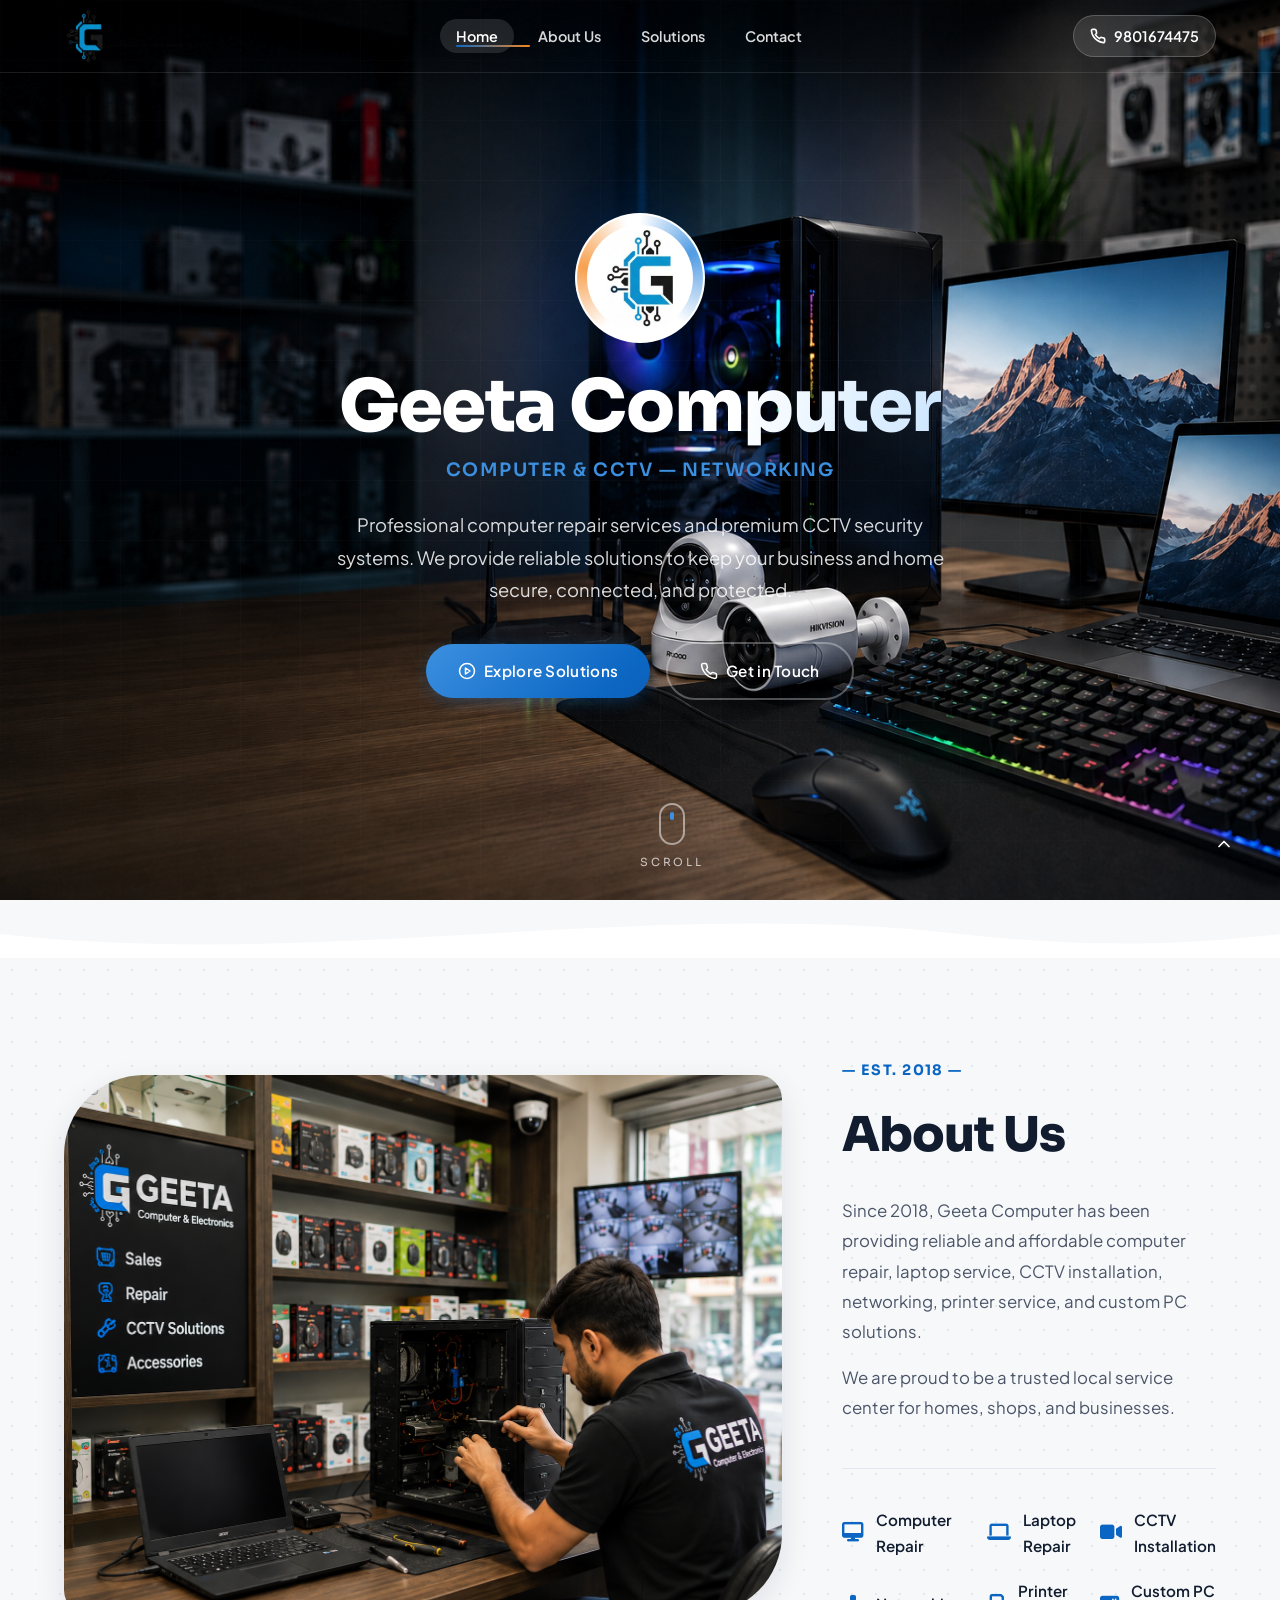
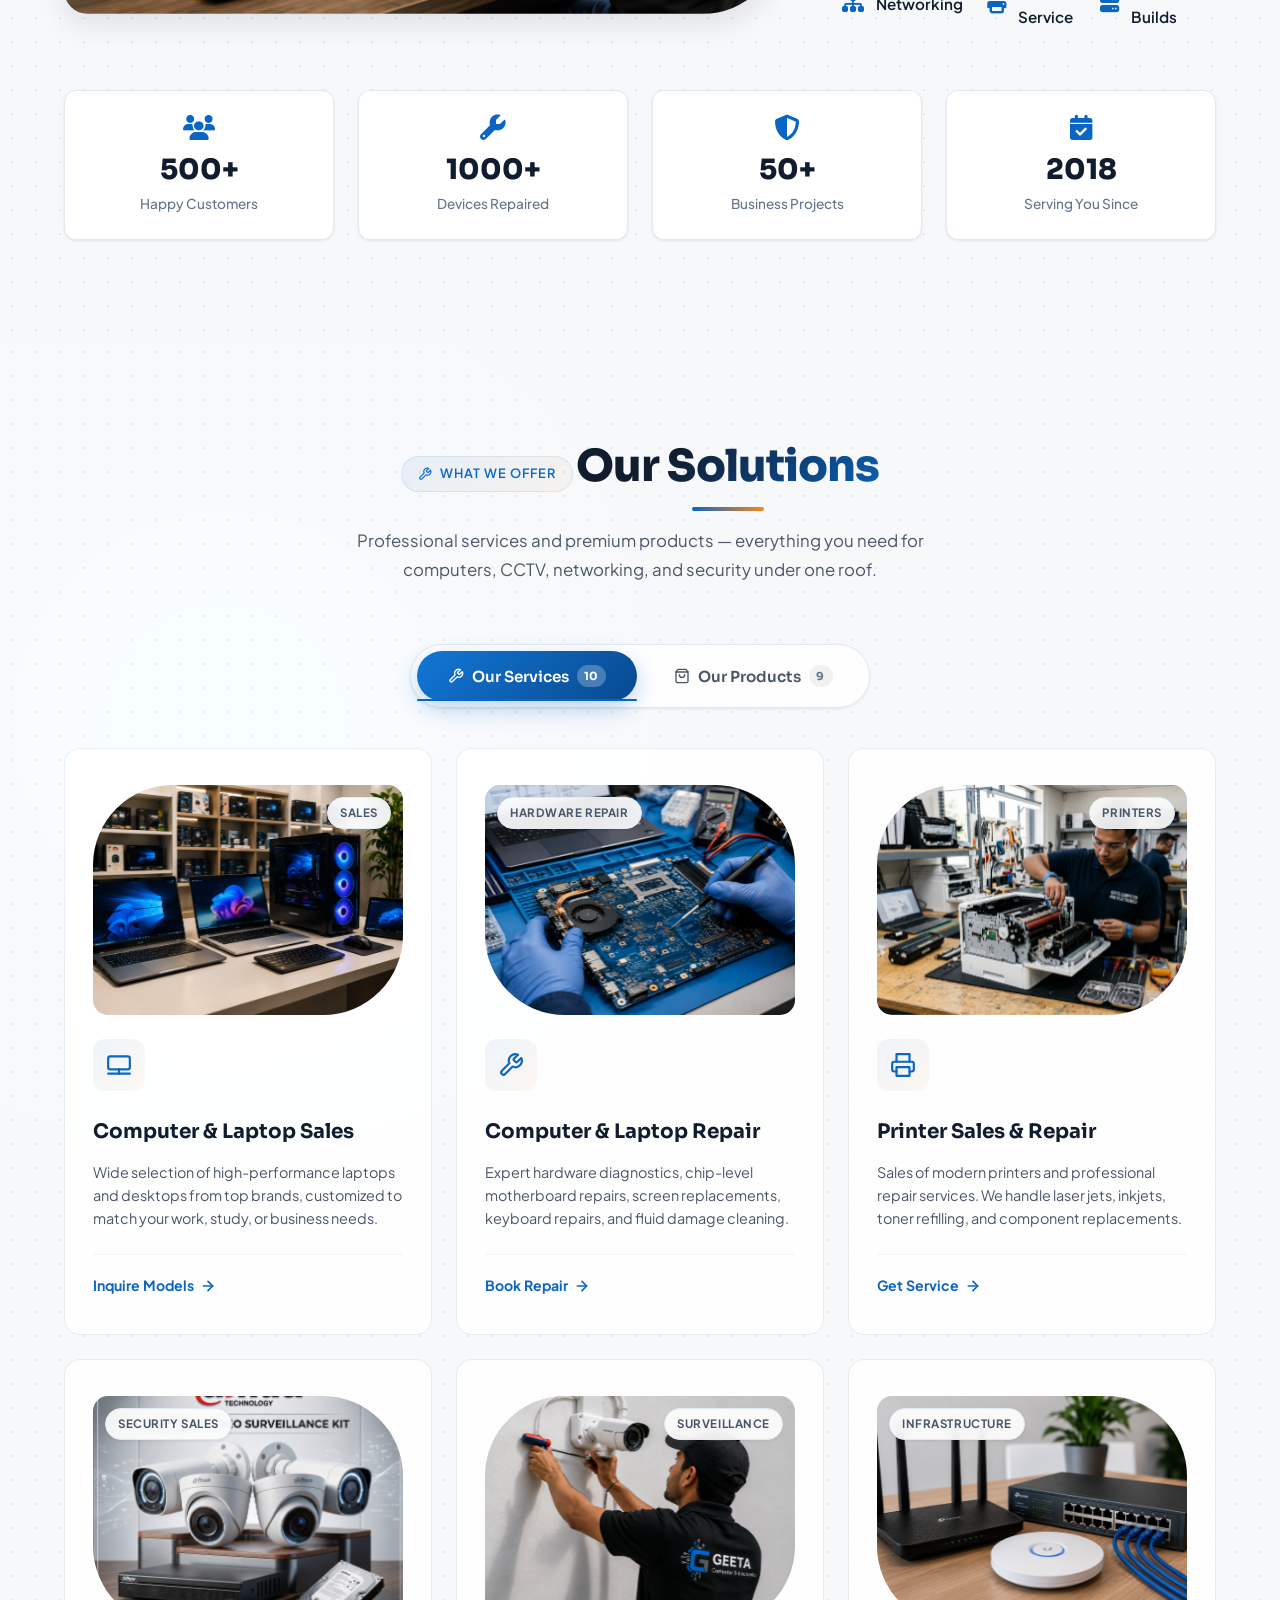
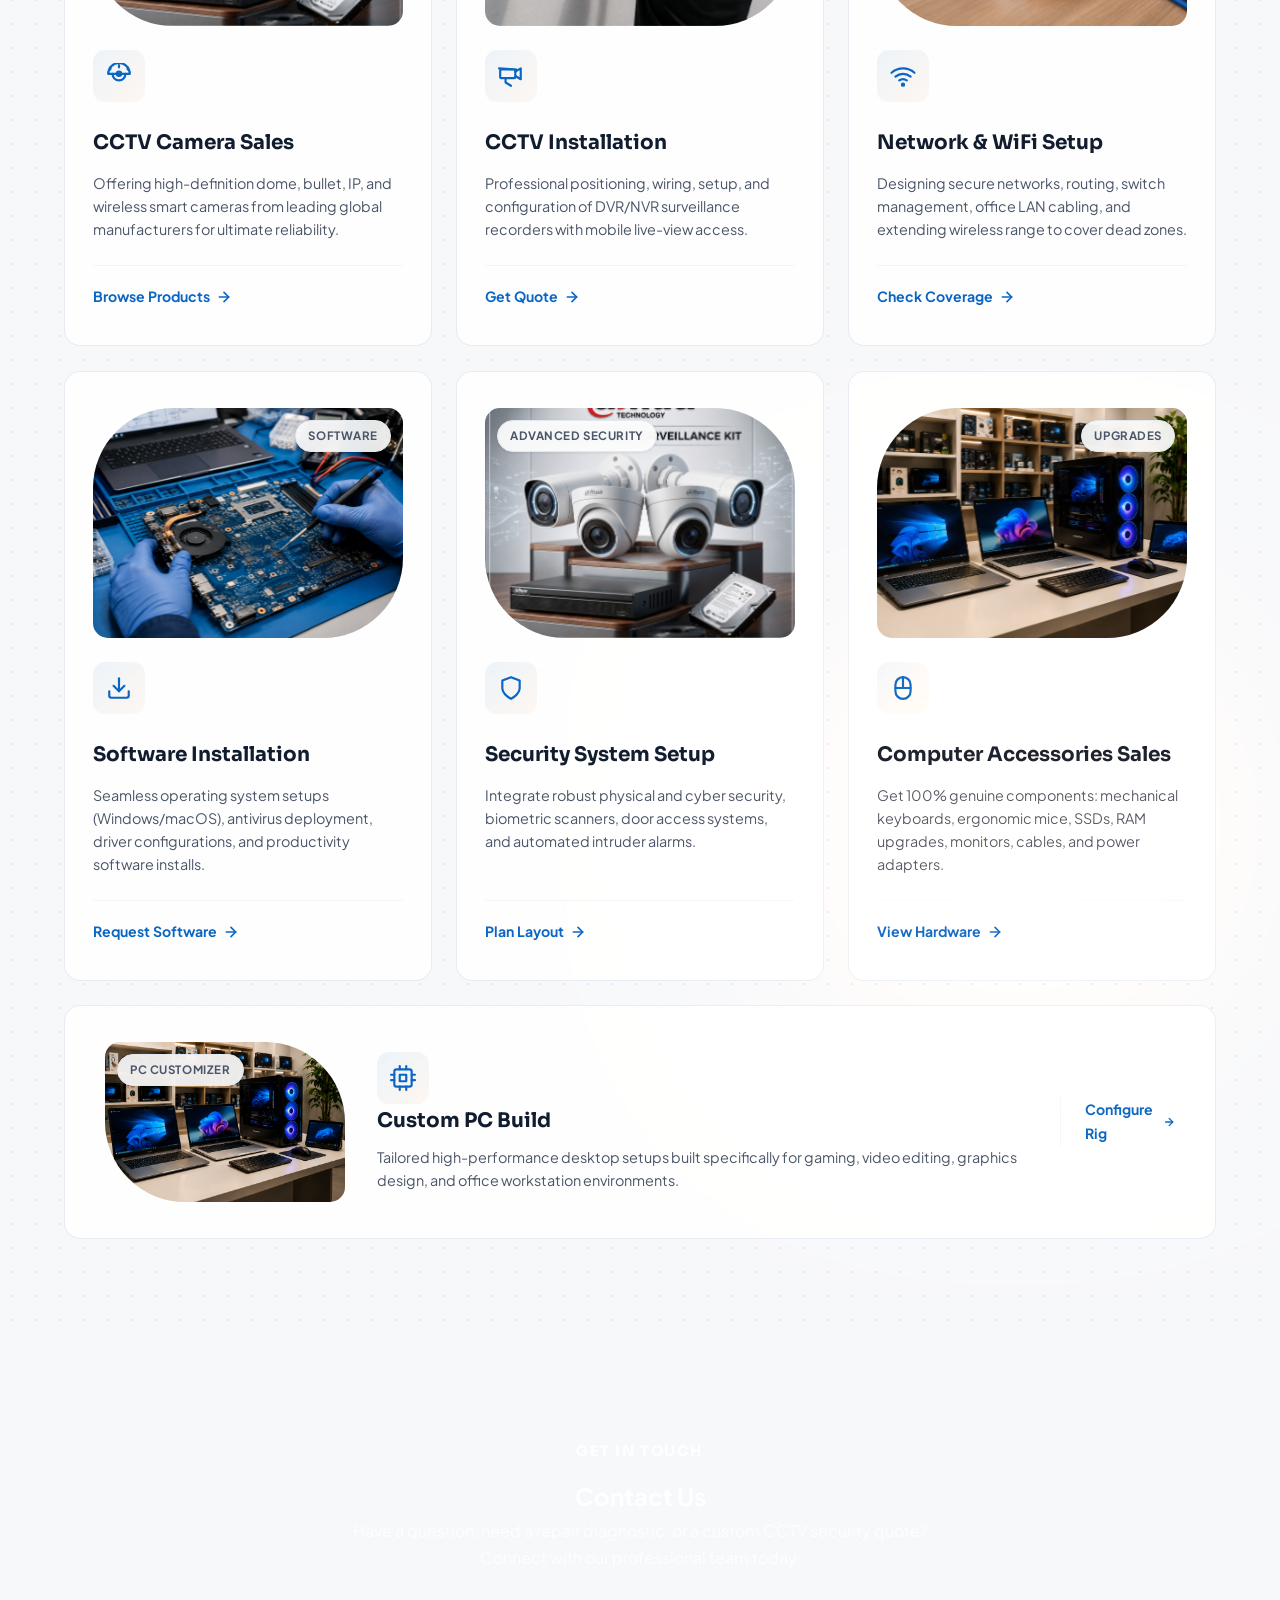
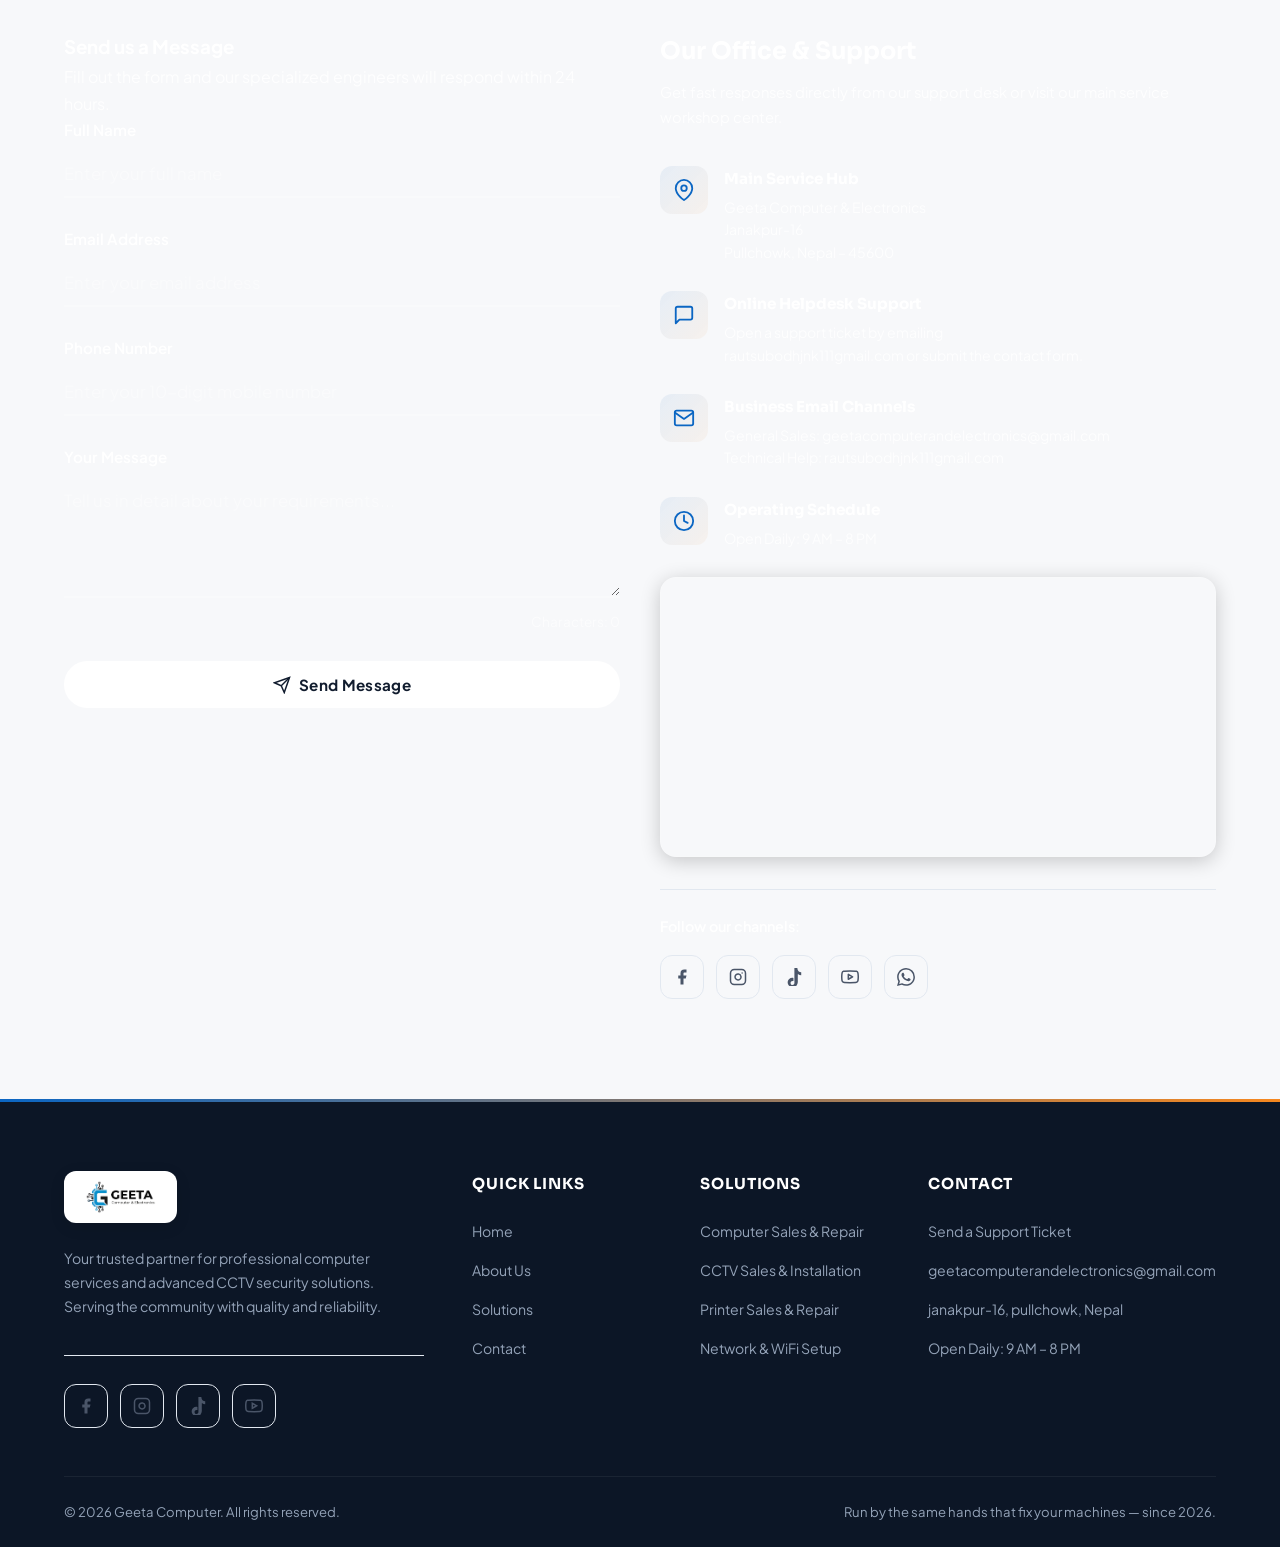
==== commit 84659e85: "add number" ====
--- a/index.html
+++ b/index.html
@@ -121,6 +121,10 @@
                 </ul>
 
                 <div class="nav-actions">
+                    <a href="tel:9801674475" class="nav-call-btn" aria-label="Call Geeta Computer">
+                        <svg xmlns="http://www.w3.org/2000/svg" width="16" height="16" viewBox="0 0 24 24" fill="none" stroke="currentColor" stroke-width="2.5" stroke-linecap="round" stroke-linejoin="round" class="phone-icon"><path d="M22 16.92v3a2 2 0 0 1-2.18 2 19.79 19.79 0 0 1-8.63-3.07 19.5 19.5 0 0 1-6-6 19.79 19.79 0 0 1-3.07-8.67A2 2 0 0 1 4.11 2h3a2 2 0 0 1 2 1.72 12.84 12.84 0 0 0 .7 2.81 2 2 0 0 1-.45 2.11L8.09 9.91a16 16 0 0 0 6 6l1.27-1.27a2 2 0 0 1 2.11-.45 12.84 12.84 0 0 0 2.81.7A2 2 0 0 1 22 16.92z"></path></svg>
+                        <span class="call-number">9801674475</span>
+                    </a>
                     <button class="hamburger" id="hamburger" aria-label="Toggle navigation menu">
                         <span></span>
                         <span></span>
--- a/style.css
+++ b/style.css
@@ -479,6 +479,53 @@
     gap: 16px;
 }
 
+.nav-call-btn {
+    display: inline-flex;
+    align-items: center;
+    gap: 8px;
+    padding: 8px 16px;
+    border-radius: var(--radius-full);
+    font-family: var(--font-body);
+    font-size: 0.9rem;
+    font-weight: 600;
+    text-decoration: none;
+    transition: all var(--transition-base);
+    background: rgba(255, 255, 255, 0.12);
+    color: var(--white);
+    border: 1px solid rgba(255, 255, 255, 0.2);
+    box-sizing: border-box;
+}
+
+.nav-call-btn:hover {
+    background: var(--accent);
+    color: var(--white);
+    border-color: var(--accent);
+    transform: translateY(-1px);
+    box-shadow: 0 4px 12px rgba(245, 135, 31, 0.3);
+}
+
+.header.scrolled .nav-call-btn {
+    background: var(--primary);
+    color: var(--white);
+    border-color: var(--primary);
+    box-shadow: 0 4px 10px rgba(11, 102, 195, 0.2);
+}
+
+.header.scrolled .nav-call-btn:hover {
+    background: var(--primary-dark);
+    border-color: var(--primary-dark);
+    box-shadow: 0 6px 15px rgba(8, 73, 143, 0.3);
+}
+
+@media (max-width: 480px) {
+    .nav-call-btn {
+        padding: 8px;
+    }
+    .nav-call-btn .call-number {
+        display: none;
+    }
+}
+
 
 
 .hamburger {
@@ -531,7 +578,7 @@
     display: flex;
     align-items: center;
     justify-content: center;
-    background-image: linear-gradient(rgba(5, 15, 40, 0.65), rgba(10, 20, 50, 0.70)), url('images/hero_bg.jpg');
+    background-image: url('images/home.png');
     background-size: cover;
     background-position: center;
     background-repeat: no-repeat;
@@ -541,14 +588,7 @@
 
 /* Animated background glow */
 .hero::before {
-    content: '';
-    position: absolute;
-    inset: 0;
-    background-image:
-        radial-gradient(circle at 50% 50%, rgba(11, 102, 195, 0.15) 0%, transparent 60%),
-        radial-gradient(circle at 20% 80%, rgba(245, 135, 31, 0.08) 0%, transparent 40%);
-    animation: heroGlow 8s ease-in-out infinite alternate;
-    pointer-events: none;
+    display: none;
 }
 
 /* Subtle grid pattern */
@@ -576,15 +616,36 @@
     }
 }
 
-.hero-content.centered {
+.hero-content {
     position: relative;
     z-index: 2;
+    max-width: 650px;
+    margin-right: auto;
+    margin-left: 0;
+    display: flex;
+    flex-direction: column;
+    align-items: flex-start;
+    text-align: left;
+}
+
+.hero-content.centered {
     max-width: 800px;
     margin: 0 auto;
-    display: flex;
-    flex-direction: column;
     align-items: center;
     text-align: center;
+}
+
+.hero-content.centered .hero-subtitle {
+    justify-content: center;
+}
+
+.hero-description.centered-desc {
+    margin: 0 auto 36px;
+    max-width: 620px;
+}
+
+.hero-ctas.centered-ctas {
+    justify-content: center;
 }
 
 /* ---- Centered Hero Logo Badge ---- */
@@ -598,7 +659,7 @@
     display: flex;
     align-items: center;
     justify-content: center;
-    padding: 18px;
+    padding: 10px;
     box-shadow: 0 15px 35px rgba(0, 0, 0, 0.25), 0 0 50px rgba(11, 102, 195, 0.2);
     border: 2px solid rgba(255, 255, 255, 0.25);
     margin-bottom: 24px;
@@ -643,42 +704,12 @@
     animation: fadeInUp 0.6s ease 0.15s both;
     display: flex;
     align-items: center;
-    justify-content: center;
+    justify-content: flex-start;
     gap: 6px;
     flex-wrap: wrap;
 }
 
-/* ---- Typewriter Effect ---- */
-.typewriter-wrapper {
-    display: inline-flex;
-    align-items: center;
-}
-
-.typewriter-text {
-    color: var(--white);
-    font-weight: 700;
-}
-
-.typewriter-cursor {
-    color: var(--primary-light);
-    font-weight: 300;
-    animation: cursorBlink 0.7s steps(1) infinite;
-    margin-left: 1px;
-}
-
-@keyframes cursorBlink {
-
-    0%,
-    100% {
-        opacity: 1;
-    }
-
-    50% {
-        opacity: 0;
-    }
-}
-
-.hero-content.centered h1 {
+.hero-content h1 {
     font-family: var(--font-heading);
     font-size: clamp(2.8rem, 6vw, 4.5rem);
     font-weight: 800;
@@ -693,16 +724,16 @@
     font-size: 1.15rem;
     color: rgba(255, 255, 255, 0.85);
     line-height: 1.75;
-}
-
-.centered-desc {
-    margin: 0 auto 36px;
+    margin: 0 0 36px;
     max-width: 620px;
     animation: fadeInUp 0.6s ease 0.2s both;
 }
 
-.centered-ctas {
-    justify-content: center;
+.hero-ctas {
+    display: flex;
+    align-items: center;
+    justify-content: flex-start;
+    gap: 16px;
     width: 100%;
     margin-bottom: 48px;
     animation: fadeInUp 0.6s ease 0.25s both;
@@ -1090,7 +1121,7 @@
 
 .service-image-wrapper {
     position: relative;
-    height: 180px;
+    height: 230px;
     background: var(--surface-100);
     overflow: hidden;
     margin-bottom: 24px;
@@ -1118,7 +1149,6 @@
 .service-image-wrapper .service-tag-badge {
     position: absolute;
     top: 12px;
-    right: 12px;
     padding: 5px 12px;
     background: rgba(255, 255, 255, 0.9);
     backdrop-filter: blur(8px);
@@ -1133,6 +1163,14 @@
     box-shadow: var(--shadow-sm);
 }
 
+.service-card:nth-child(odd) .service-tag-badge {
+    right: 12px;
+}
+
+.service-card:nth-child(even) .service-tag-badge {
+    left: 12px;
+}
+
 .service-card-body {
     display: flex;
     flex-direction: column;
@@ -1297,15 +1335,19 @@
    ABOUT US SECTION
    ============================================ */
 .about {
+    position: relative;
     padding: 100px 24px;
-    background: var(--white);
+    background: var(--surface-50);
+    background-image: radial-gradient(var(--surface-200) 1px, transparent 1px);
+    background-size: 24px 24px;
+    overflow: hidden;
 }
 
 /* About image reveal animation */
 
 .about-wrapper {
     display: grid;
-    grid-template-columns: 1fr 1.3fr;
+    grid-template-columns: 2fr 1fr;
     gap: 60px;
     align-items: center;
 }
@@ -1313,215 +1355,150 @@
 .about-image-wrapper {
     position: relative;
     width: 100%;
-    display: block;
-    border-radius: var(--radius-xl);
+    border-radius: 80px 24px 80px 24px;
     overflow: hidden;
-    aspect-ratio: 3 / 4;
-    box-shadow: var(--shadow-xl), 0 0 40px rgba(11, 102, 195, 0.12);
-}
-
-.about-image-overlay {
-    position: absolute;
-    inset: 0;
-    background: linear-gradient(180deg, transparent 50%, rgba(15, 23, 42, 0.45) 100%);
-    z-index: 1;
+    aspect-ratio: 4 / 3;
+    box-shadow: var(--shadow-lg);
+    transition: transform var(--transition-slow);
+}
+
+.about-image-wrapper:hover {
+    transform: scale(1.02);
 }
 
 .about-image-wrapper img {
     width: 100%;
     height: 100%;
     object-fit: cover;
-    transition: transform var(--transition-slow);
-}
-
-.about-image-wrapper:hover img {
-    transform: scale(1.04);
-}
-
-/* Experience badge floating on image */
-.about-experience-badge {
-    position: absolute;
-    bottom: 20px;
-    right: 20px;
-    z-index: 2;
-    background: var(--gradient-primary);
-    color: var(--white);
-    padding: 18px 22px;
-    border-radius: var(--radius-md);
-    text-align: center;
-    box-shadow: 0 10px 30px rgba(11, 102, 195, 0.4);
-    line-height: 1.2;
-}
-
-.about-experience-badge .exp-number {
-    display: block;
-    font-family: var(--font-heading);
-    font-size: 2rem;
-    font-weight: 800;
-}
-
-.about-experience-badge .exp-label {
-    display: block;
-    font-size: 0.75rem;
-    font-weight: 500;
-    text-transform: uppercase;
-    letter-spacing: 0.06em;
-    opacity: 0.9;
-    margin-top: 2px;
 }
 
 /* About content column */
 .about-content {
     display: flex;
     flex-direction: column;
-    align-items: center;
-    text-align: center;
+    align-items: flex-start;
+    text-align: left;
 }
 
 .about-tagline {
+    font-family: var(--font-heading);
+    font-size: 0.9rem;
+    font-weight: 700;
+    color: var(--primary);
+    letter-spacing: 0.1em;
+    margin-bottom: 12px;
+    text-transform: uppercase;
+}
+
+.about-title {
+    font-family: var(--font-heading);
+    font-size: clamp(2.2rem, 4.5vw, 3rem);
+    font-weight: 800;
+    color: var(--text-primary);
+    margin-bottom: 20px;
+    letter-spacing: -0.02em;
+}
+
+.about-body-text {
+    font-size: 1.05rem;
+    color: var(--text-secondary);
+    line-height: 1.8;
+    margin-bottom: 16px;
+    max-width: 600px;
+}
+
+.about-divider-line {
+    width: 100%;
+    height: 1px;
+    background-color: var(--surface-200);
+    margin: 28px 0;
+}
+
+/* Features Grid */
+.about-features-grid {
+    display: grid;
+    grid-template-columns: repeat(3, 1fr);
+    gap: 20px 24px;
+    width: 100%;
+    margin-top: 10px;
+}
+
+.about-feature-item {
     display: flex;
     align-items: center;
     gap: 12px;
-    font-family: var(--font-heading);
-    font-size: 0.85rem;
-    font-weight: 700;
+}
+
+.about-feature-item .feature-icon {
+    font-size: 1.2rem;
     color: var(--primary);
-    text-transform: uppercase;
-    letter-spacing: 0.15em;
-    margin-bottom: 10px;
-}
-
-.tagline-line {
-    width: 30px;
-    height: 2px;
-    background: var(--primary);
-    border-radius: 2px;
-}
-
-.about-title-serif {
-    font-family: Georgia, 'Times New Roman', serif;
-    font-size: clamp(2.2rem, 4vw, 3.2rem);
-    font-weight: 700;
-    color: var(--text-primary);
-    margin-bottom: 20px;
-}
-
-/* Decorative divider with dots */
-.about-divider {
-    display: flex;
-    align-items: center;
-    gap: 10px;
-    width: 100%;
-    max-width: 320px;
-    margin: 0 auto 24px;
-}
-
-.divider-line {
-    flex: 1;
-    height: 1.5px;
-    background: linear-gradient(90deg, transparent, var(--surface-300), transparent);
-}
-
-.divider-dot {
-    width: 6px;
-    height: 6px;
-    border-radius: 50%;
-    background: var(--primary);
-    flex-shrink: 0;
-}
-
-.about-quote-text {
-    font-family: Georgia, 'Times New Roman', serif;
-    font-style: italic;
-    font-size: 1.05rem;
-    color: var(--text-secondary);
-    line-height: 1.85;
-    text-align: center;
-    margin-bottom: 20px;
-    max-width: 520px;
-}
-
-.about-body-text-modern {
-    font-size: 0.92rem;
-    color: var(--text-muted);
-    line-height: 1.75;
-    margin-bottom: 32px;
-    max-width: 520px;
-}
-
-/* Mini stats row */
-.about-stats-row {
-    display: flex;
-    gap: 28px;
-    width: 100%;
-    justify-content: center;
-    margin-bottom: 36px;
-    flex-wrap: wrap;
-}
-
-.about-mini-stat {
-    display: flex;
-    align-items: center;
-    gap: 10px;
-    padding: 14px 18px;
-    background: var(--surface-50);
-    border-radius: var(--radius-md);
-    border: 1px solid var(--surface-200);
-    transition: all var(--transition-base);
-}
-
-.about-mini-stat:hover {
-    transform: translateY(-3px);
-    box-shadow: var(--shadow-md);
-    border-color: var(--primary-light);
-}
-
-.mini-stat-icon {
-    width: 38px;
-    height: 38px;
-    background: var(--gradient-primary);
-    border-radius: var(--radius-sm);
     display: flex;
     align-items: center;
     justify-content: center;
-    flex-shrink: 0;
-}
-
-.mini-stat-icon svg {
-    width: 18px;
-    height: 18px;
-    color: var(--white);
-}
-
-.mini-stat-info {
+}
+
+.about-feature-item .feature-text {
+    font-family: var(--font-body);
+    font-size: 0.95rem;
+    font-weight: 600;
+    color: var(--text-primary);
+}
+
+/* Stats Grid */
+.about-stats-grid {
+    display: grid;
+    grid-template-columns: repeat(4, 1fr);
+    gap: 24px;
+    margin-top: 60px;
+    width: 100%;
+}
+
+.about-stat-card {
+    background: var(--white);
+    border: 1px solid var(--surface-200);
+    border-radius: var(--radius-md);
+    padding: 24px 20px;
+    text-align: center;
+    box-shadow: var(--shadow-sm);
+    transition: transform var(--transition-base), box-shadow var(--transition-base);
     display: flex;
     flex-direction: column;
-}
-
-.mini-stat-info strong {
-    font-family: var(--font-heading);
-    font-size: 1.15rem;
-    font-weight: 800;
-    color: var(--text-primary);
-    line-height: 1;
-}
-
-.mini-stat-info span {
-    font-size: 0.75rem;
-    color: var(--text-muted);
-    font-weight: 500;
-    margin-top: 2px;
-}
-
-.about-cta-wrapper {
+    align-items: center;
+    justify-content: center;
+}
+
+.about-stat-card:hover {
+    transform: translateY(-5px);
+    box-shadow: var(--shadow-lg);
+    border-color: var(--primary-light);
+}
+
+.stat-card-icon {
+    font-size: 1.6rem;
+    color: var(--primary);
+    margin-bottom: 12px;
     display: flex;
     align-items: center;
     justify-content: center;
-    gap: 14px;
-    flex-wrap: wrap;
-}
-
-/* Responsive Overrides for About Us */
+}
+
+.stat-card-number {
+    font-family: var(--font-heading);
+    font-size: 1.75rem;
+    font-weight: 800;
+    color: var(--text-primary);
+    margin-bottom: 6px;
+    line-height: 1.2;
+}
+
+.stat-card-label {
+    font-family: var(--font-body);
+    font-size: 0.85rem;
+    color: var(--text-muted);
+    font-weight: 500;
+}
+
+/* Responsive Overrides */
 @media (max-width: 1024px) {
     .about-wrapper {
         grid-template-columns: 1fr;
@@ -1529,9 +1506,13 @@
     }
 
     .about-image-wrapper {
-        aspect-ratio: 16 / 9;
-        max-width: 600px;
+        aspect-ratio: 4 / 3;
+        max-width: 700px;
         margin: 0 auto;
+    }
+
+    .about-stats-grid {
+        grid-template-columns: repeat(2, 1fr);
     }
 }
 
@@ -1540,40 +1521,25 @@
         padding: 64px 16px;
     }
 
-    .about-image-wrapper {
-        aspect-ratio: 4 / 3;
-    }
-
-    .about-stats-row {
-        gap: 12px;
-    }
-
-    .about-mini-stat {
-        padding: 10px 14px;
-    }
-}
-
-/* Responsive Overrides for About Us */
-@media (max-width: 1024px) {
-    .about-wrapper {
+    .about-features-grid {
+        grid-template-columns: repeat(2, 1fr);
+    }
+
+    .about-stats-grid {
+        grid-template-columns: repeat(2, 1fr);
+        gap: 16px;
+        margin-top: 40px;
+    }
+}
+
+@media (max-width: 480px) {
+    .about-features-grid {
         grid-template-columns: 1fr;
-        gap: 48px;
-    }
-
-    .about-image-wrapper {
-        aspect-ratio: 16 / 9;
-        max-width: 700px;
-        margin: 0 auto;
-    }
-}
-
-@media (max-width: 768px) {
-    .about {
-        padding: 64px 16px;
-    }
-
-    .about-image-wrapper {
-        aspect-ratio: 4 / 3;
+        gap: 16px;
+    }
+
+    .about-stats-grid {
+        grid-template-columns: 1fr;
     }
 }
 
@@ -1612,7 +1578,6 @@
 .product-badge {
     position: absolute;
     top: 16px;
-    left: 16px;
     padding: 6px 14px;
     background: var(--gradient-primary);
     color: var(--white);
@@ -1624,9 +1589,17 @@
     text-transform: uppercase;
 }
 
+.product-card:nth-child(odd) .product-badge {
+    right: 16px;
+}
+
+.product-card:nth-child(even) .product-badge {
+    left: 16px;
+}
+
 .product-image-wrapper {
     position: relative;
-    height: 180px;
+    height: 230px;
     background: var(--surface-100);
     display: flex;
     align-items: center;
@@ -1768,7 +1741,7 @@
    ============================================ */
 .contact {
     padding: 100px 24px;
-    background: linear-gradient(rgba(30, 50, 45, 0.82), rgba(25, 40, 38, 0.88)), url('images/contact_bg.jpg') no-repeat center center/cover;
+    background: linear-gradient(135deg, rgba(32, 48, 44, 0.85), rgba(72, 58, 52, 0.75)), url('images/contact_bg.jpg') no-repeat center center/cover;
     background-attachment: fixed;
     color: var(--white);
     position: relative;
@@ -3297,6 +3270,18 @@
     .hero {
         min-height: auto;
         padding: 120px 24px 60px;
+        background-image: url('images/home.png');
+    }
+    .hero-content {
+        align-items: center;
+        text-align: center;
+        margin: 0 auto;
+    }
+    .hero-subtitle {
+        justify-content: center;
+    }
+    .hero-ctas {
+        justify-content: center;
     }
 
     .hero h1 {
@@ -3429,7 +3414,7 @@
     }
 
     .product-image-wrapper {
-        height: 180px;
+        height: 200px;
     }
 
     .product-body {
@@ -3713,16 +3698,34 @@
 /* ============================================================
    3 · CUSTOM SCROLLBAR
    ============================================================ */
-html { scrollbar-width: thin; scrollbar-color: var(--primary) var(--surface-100); }
-::-webkit-scrollbar { width: 11px; height: 11px; }
-::-webkit-scrollbar-track { background: var(--surface-100); }
+html {
+    scrollbar-width: thin;
+    scrollbar-color: var(--primary) var(--surface-100);
+}
+
+::-webkit-scrollbar {
+    width: 11px;
+    height: 11px;
+}
+
+::-webkit-scrollbar-track {
+    background: var(--surface-100);
+}
+
 ::-webkit-scrollbar-thumb {
     background: linear-gradient(var(--primary), var(--primary-dark));
     border-radius: 99px;
     border: 2px solid var(--surface-100);
 }
-::-webkit-scrollbar-thumb:hover { background: linear-gradient(var(--primary-light), var(--primary)); }
-::selection { background: rgba(11, 102, 195, 0.22); color: var(--text-primary); }
+
+::-webkit-scrollbar-thumb:hover {
+    background: linear-gradient(var(--primary-light), var(--primary));
+}
+
+::selection {
+    background: rgba(11, 102, 195, 0.22);
+    color: var(--text-primary);
+}
 
 /* ============================================================
    4 · HERO — richer animated atmosphere
@@ -3735,6 +3738,7 @@
     pointer-events: none;
     overflow: hidden;
 }
+
 .hero-aurora span {
     position: absolute;
     border-radius: 50%;
@@ -3742,31 +3746,81 @@
     opacity: 0.55;
     will-change: transform;
 }
+
 .hero-aurora .a1 {
-    width: 480px; height: 480px; top: -8%; left: -6%;
-    background: radial-gradient(circle, rgba(59,143,224,0.55), transparent 70%);
+    width: 480px;
+    height: 480px;
+    top: -8%;
+    left: -6%;
+    background: radial-gradient(circle, rgba(59, 143, 224, 0.55), transparent 70%);
     animation: gxAurora1 16s ease-in-out infinite alternate;
 }
+
 .hero-aurora .a2 {
-    width: 420px; height: 420px; bottom: -10%; right: -4%;
-    background: radial-gradient(circle, rgba(245,135,31,0.40), transparent 70%);
+    width: 420px;
+    height: 420px;
+    bottom: -10%;
+    right: -4%;
+    background: radial-gradient(circle, rgba(245, 135, 31, 0.40), transparent 70%);
     animation: gxAurora2 20s ease-in-out infinite alternate;
 }
+
 .hero-aurora .a3 {
-    width: 360px; height: 360px; top: 30%; right: 22%;
-    background: radial-gradient(circle, rgba(11,102,195,0.45), transparent 70%);
+    width: 360px;
+    height: 360px;
+    top: 30%;
+    right: 22%;
+    background: radial-gradient(circle, rgba(11, 102, 195, 0.45), transparent 70%);
     animation: gxAurora3 24s ease-in-out infinite alternate;
 }
-@keyframes gxAurora1 { from { transform: translate(0,0) scale(1); } to { transform: translate(80px,60px) scale(1.18); } }
-@keyframes gxAurora2 { from { transform: translate(0,0) scale(1); } to { transform: translate(-90px,-50px) scale(1.22); } }
-@keyframes gxAurora3 { from { transform: translate(0,0) scale(0.9); } to { transform: translate(-60px,70px) scale(1.15); } }
+
+@keyframes gxAurora1 {
+    from {
+        transform: translate(0, 0) scale(1);
+    }
+
+    to {
+        transform: translate(80px, 60px) scale(1.18);
+    }
+}
+
+@keyframes gxAurora2 {
+    from {
+        transform: translate(0, 0) scale(1);
+    }
+
+    to {
+        transform: translate(-90px, -50px) scale(1.22);
+    }
+}
+
+@keyframes gxAurora3 {
+    from {
+        transform: translate(0, 0) scale(0.9);
+    }
+
+    to {
+        transform: translate(-60px, 70px) scale(1.15);
+    }
+}
 
 /* Slowly drifting grid for subtle motion (overrides static ::after feel) */
-.hero::after { animation: gxGridDrift 40s linear infinite; }
-@keyframes gxGridDrift { from { background-position: 0 0; } to { background-position: 60px 60px; } }
+.hero::after {
+    animation: gxGridDrift 40s linear infinite;
+}
+
+@keyframes gxGridDrift {
+    from {
+        background-position: 0 0;
+    }
+
+    to {
+        background-position: 60px 60px;
+    }
+}
 
 /* Animated shimmer sweep across the headline — stays light & legible on dark */
-.hero-content.centered h1 {
+.hero-content h1 {
     background: linear-gradient(100deg, #ffffff 30%, #bfe0ff 50%, #ffffff 70%);
     background-size: 220% auto;
     -webkit-background-clip: text;
@@ -3776,7 +3830,12 @@
     animation: fadeInUp 0.6s ease 0.1s both, gxShimmer 6s linear 1.2s infinite;
     text-shadow: none;
 }
-@keyframes gxShimmer { to { background-position: -220% center; } }
+
+@keyframes gxShimmer {
+    to {
+        background-position: -220% center;
+    }
+}
 
 /* Glassy logo badge gets a slow rotating sheen ring */
 .hero-logo-badge-center::before {
@@ -3784,13 +3843,22 @@
     position: absolute;
     inset: -3px;
     border-radius: 50%;
-    background: conic-gradient(from 0deg, transparent 0%, rgba(59,143,224,0.9) 18%, transparent 38%, transparent 60%, rgba(245,135,31,0.8) 78%, transparent 96%);
+    background: conic-gradient(from 0deg, transparent 0%, rgba(59, 143, 224, 0.9) 18%, transparent 38%, transparent 60%, rgba(245, 135, 31, 0.8) 78%, transparent 96%);
     z-index: -1;
     animation: gxSpinRing 7s linear infinite;
     filter: blur(2px);
 }
-.hero-logo-badge-center { position: relative; isolation: isolate; }
-@keyframes gxSpinRing { to { transform: rotate(360deg); } }
+
+.hero-logo-badge-center {
+    position: relative;
+    isolation: isolate;
+}
+
+@keyframes gxSpinRing {
+    to {
+        transform: rotate(360deg);
+    }
+}
 
 /* Scroll-down indicator */
 .hero-scroll-cue {
@@ -3803,34 +3871,54 @@
     flex-direction: column;
     align-items: center;
     gap: 8px;
-    color: rgba(255,255,255,0.7);
+    color: rgba(255, 255, 255, 0.7);
     font-family: var(--font-heading);
     font-size: 0.7rem;
     letter-spacing: 0.25em;
     text-transform: uppercase;
     animation: fadeInUp 0.6s ease 1s both;
 }
+
 .hero-scroll-cue .mouse {
-    width: 26px; height: 42px;
-    border: 2px solid rgba(255,255,255,0.5);
+    width: 26px;
+    height: 42px;
+    border: 2px solid rgba(255, 255, 255, 0.5);
     border-radius: 14px;
     position: relative;
 }
+
 .hero-scroll-cue .mouse::before {
     content: '';
     position: absolute;
-    top: 7px; left: 50%;
-    width: 4px; height: 8px;
+    top: 7px;
+    left: 50%;
+    width: 4px;
+    height: 8px;
     margin-left: -2px;
     border-radius: 4px;
     background: var(--primary-light);
     animation: gxScrollDot 1.8s ease-in-out infinite;
 }
+
 @keyframes gxScrollDot {
-    0% { opacity: 0; transform: translateY(0); }
-    35% { opacity: 1; }
-    70% { opacity: 1; transform: translateY(12px); }
-    100% { opacity: 0; transform: translateY(14px); }
+    0% {
+        opacity: 0;
+        transform: translateY(0);
+    }
+
+    35% {
+        opacity: 1;
+    }
+
+    70% {
+        opacity: 1;
+        transform: translateY(12px);
+    }
+
+    100% {
+        opacity: 0;
+        transform: translateY(14px);
+    }
 }
 
 /* ============================================================
@@ -3841,27 +3929,38 @@
     -webkit-backdrop-filter: blur(22px) saturate(150%);
     backdrop-filter: blur(22px) saturate(150%);
 }
+
 /* moving gradient hairline under scrolled header */
 .header.scrolled::after {
     content: '';
     position: absolute;
-    left: 0; right: 0; bottom: -1px;
+    left: 0;
+    right: 0;
+    bottom: -1px;
     height: 2px;
     background: linear-gradient(90deg, transparent, var(--primary) 30%, var(--accent) 70%, transparent);
     background-size: 200% 100%;
     animation: gxHairline 6s linear infinite;
     opacity: 0.7;
 }
-@keyframes gxHairline { to { background-position: 200% 0; } }
+
+@keyframes gxHairline {
+    to {
+        background-position: 200% 0;
+    }
+}
 
 .header .nav-link {
     position: relative;
     transition: color var(--transition-base), background var(--transition-base);
 }
+
 .header .nav-link::after {
     content: '';
     position: absolute;
-    left: 16px; right: 16px; bottom: 6px;
+    left: 16px;
+    right: 16px;
+    bottom: 6px;
     height: 2px;
     border-radius: 2px;
     background: linear-gradient(90deg, var(--primary), var(--accent));
@@ -3869,19 +3968,29 @@
     transform-origin: left;
     transition: transform 0.35s var(--ease-out-expo);
 }
+
 .header .nav-link:hover::after,
-.header .nav-link.active::after { transform: scaleX(1); }
+.header .nav-link.active::after {
+    transform: scaleX(1);
+}
 
 /* ============================================================
    6 · BUTTONS — refined glow + ripple support
    ============================================================ */
-.btn { will-change: transform; }
+.btn {
+    will-change: transform;
+}
+
 .btn-primary {
     background: linear-gradient(135deg, var(--primary-light) 0%, var(--primary) 45%, var(--primary-dark) 100%);
     background-size: 180% 180%;
     transition: transform var(--transition-base), box-shadow var(--transition-base), background-position 0.6s ease;
 }
-.btn-primary:hover { background-position: 100% 100%; box-shadow: 0 10px 30px rgba(11,102,195,0.45), 0 0 0 1px rgba(59,143,224,0.4); }
+
+.btn-primary:hover {
+    background-position: 100% 100%;
+    box-shadow: 0 10px 30px rgba(11, 102, 195, 0.45), 0 0 0 1px rgba(59, 143, 224, 0.4);
+}
 
 .btn .gx-ripple {
     position: absolute;
@@ -3891,13 +4000,26 @@
     pointer-events: none;
     animation: gxRipple 0.65s var(--ease-out-expo);
 }
-@keyframes gxRipple { to { transform: scale(2.6); opacity: 0; } }
+
+@keyframes gxRipple {
+    to {
+        transform: scale(2.6);
+        opacity: 0;
+    }
+}
 
 /* ============================================================
    7 · SECTION TITLES — animated draw-in underline accent
    ============================================================ */
-.section-header { position: relative; }
-.section-header .section-title { position: relative; display: inline-block; }
+.section-header {
+    position: relative;
+}
+
+.section-header .section-title {
+    position: relative;
+    display: inline-block;
+}
+
 .section-header .section-title::after {
     content: '';
     display: block;
@@ -3908,78 +4030,156 @@
     background: linear-gradient(90deg, var(--primary), var(--accent));
     transition: width 0.9s var(--ease-out-expo) 0.2s;
 }
+
 .section-header.visible .section-title::after,
-.reveal-scale.visible .section-title::after { width: 72px; }
+.reveal-scale.visible .section-title::after {
+    width: 72px;
+}
+
 /* fallback: if reveal class never fires, still show after load */
-.section-header .section-title::after { width: 72px; }
+.section-header .section-title::after {
+    width: 72px;
+}
 
 /* ============================================================
    8 · SERVICE / PRODUCT CARDS — animated glow edge + reveal blur
    ============================================================ */
-.service-card, .product-card {
+.service-card,
+.product-card {
     transition: box-shadow 0.45s var(--ease-out-expo), border-color 0.45s var(--ease-out-expo), background var(--transition-base);
 }
+
 /* top accent that expands on hover */
-.service-card::after, .product-card::after {
+.service-card::after,
+.product-card::after {
     content: '';
     position: absolute;
-    top: 0; left: 0;
-    height: 3px; width: 0;
+    top: 0;
+    left: 0;
+    height: 3px;
+    width: 0;
     background: linear-gradient(90deg, var(--primary), var(--accent));
     transition: width 0.5s var(--ease-out-expo);
     z-index: 6;
 }
-.service-card:hover::after, .product-card:hover::after { width: 100%; }
-.service-card:hover, .product-card:hover {
-    box-shadow: 0 0 0 1px rgba(59,143,224,0.55), 0 22px 48px rgba(11,102,195,0.18), 0 0 60px rgba(11,102,195,0.10);
+
+.service-card:hover::after,
+.product-card:hover::after {
+    width: 100%;
+}
+
+.service-card:hover,
+.product-card:hover {
+    box-shadow: 0 0 0 1px rgba(59, 143, 224, 0.55), 0 22px 48px rgba(11, 102, 195, 0.18), 0 0 60px rgba(11, 102, 195, 0.10);
 }
 
 /* CTA arrow nudges on hover */
-.service-cta { transition: gap 0.3s ease, color 0.3s ease; }
+.service-cta {
+    transition: gap 0.3s ease, color 0.3s ease;
+}
+
 .service-card:hover .service-cta .cta-arrow,
-.service-cta:hover .cta-arrow { animation: gxArrowNudge 0.9s ease-in-out infinite; }
-@keyframes gxArrowNudge { 0%,100% { transform: translateX(0); } 50% { transform: translateX(5px); } }
+.service-cta:hover .cta-arrow {
+    animation: gxArrowNudge 0.9s ease-in-out infinite;
+}
+
+@keyframes gxArrowNudge {
+
+    0%,
+    100% {
+        transform: translateX(0);
+    }
+
+    50% {
+        transform: translateX(5px);
+    }
+}
 
 /* product badge gentle pulse */
-.product-badge { animation: gxBadgePulse 2.6s ease-in-out infinite; }
+.product-badge {
+    animation: gxBadgePulse 2.6s ease-in-out infinite;
+}
+
 @keyframes gxBadgePulse {
-    0%,100% { box-shadow: 0 0 0 0 rgba(245,135,31,0.45); }
-    50% { box-shadow: 0 0 0 7px rgba(245,135,31,0); }
+
+    0%,
+    100% {
+        box-shadow: 0 0 0 0 rgba(245, 135, 31, 0.45);
+    }
+
+    50% {
+        box-shadow: 0 0 0 7px rgba(245, 135, 31, 0);
+    }
 }
 
 /* tab switcher active glow */
-.solutions-tab.active { box-shadow: 0 8px 22px rgba(11,102,195,0.28); }
+.solutions-tab.active {
+    box-shadow: 0 8px 22px rgba(11, 102, 195, 0.28);
+}
 
 /* ============================================================
    9 · REVEAL ANIMATIONS — add a soft blur-in on top of existing
    ============================================================ */
-.reveal-left, .reveal-right, .reveal-scale, .reveal-rotate {
+.reveal-left,
+.reveal-right,
+.reveal-scale,
+.reveal-rotate {
     filter: blur(6px);
     transition: opacity 0.8s var(--ease-out-expo), transform 0.8s var(--ease-out-expo), filter 0.8s var(--ease-out-expo);
 }
-.reveal-left:not(.visible) { opacity: 0; transform: translateX(-46px); }
-.reveal-right:not(.visible) { opacity: 0; transform: translateX(46px); }
-.reveal-scale:not(.visible) { opacity: 0; transform: scale(0.94); }
-.reveal-left.visible, .reveal-right.visible, .reveal-scale.visible, .reveal-rotate.visible {
+
+.reveal-left:not(.visible) {
+    opacity: 0;
+    transform: translateX(-46px);
+}
+
+.reveal-right:not(.visible) {
+    opacity: 0;
+    transform: translateX(46px);
+}
+
+.reveal-scale:not(.visible) {
+    opacity: 0;
+    transform: scale(0.94);
+}
+
+.reveal-left.visible,
+.reveal-right.visible,
+.reveal-scale.visible,
+.reveal-rotate.visible {
     filter: blur(0);
 }
 
 /* ============================================================
    10 · ABOUT — experience badge pulse ring + counter gradient
    ============================================================ */
-.about-experience-badge { position: relative; isolation: isolate; }
+.about-experience-badge {
+    position: relative;
+    isolation: isolate;
+}
+
 .about-experience-badge::before {
     content: '';
-    position: absolute; inset: 0;
+    position: absolute;
+    inset: 0;
     border-radius: inherit;
     border: 2px solid var(--accent);
     animation: gxRingPulse 2.4s ease-out infinite;
     z-index: -1;
 }
+
 @keyframes gxRingPulse {
-    0% { transform: scale(1); opacity: 0.7; }
-    100% { transform: scale(1.28); opacity: 0; }
-}
+    0% {
+        transform: scale(1);
+        opacity: 0.7;
+    }
+
+    100% {
+        transform: scale(1.28);
+        opacity: 0;
+    }
+}
+
 .about-mini-stat .mini-stat-info strong,
 .hero-stat .stat-number {
     background: linear-gradient(135deg, var(--primary) 0%, var(--accent) 130%);
@@ -3992,34 +4192,52 @@
 /* ============================================================
    11 · CONTACT FORM — focus glow + animated submit
    ============================================================ */
-.contact .input-wrapper { transition: transform 0.3s var(--ease-spring); }
+.contact .input-wrapper {
+    transition: transform 0.3s var(--ease-spring);
+}
+
 .contact .input-wrapper:focus-within {
     transform: translateY(-2px);
 }
+
 .contact .input-wrapper input:focus,
 .contact .input-wrapper textarea:focus {
-    box-shadow: 0 0 0 4px rgba(11,102,195,0.14);
-}
-.contact .input-wrapper:focus-within .input-icon { color: var(--primary); }
+    box-shadow: 0 0 0 4px rgba(11, 102, 195, 0.14);
+}
+
+.contact .input-wrapper:focus-within .input-icon {
+    color: var(--primary);
+}
 
 /* ============================================================
    12 · FOOTER — gradient top accent + link slide
    ============================================================ */
-.footer { position: relative; }
+.footer {
+    position: relative;
+}
+
 .footer::before {
     content: '';
     position: absolute;
-    top: 0; left: 0; right: 0;
+    top: 0;
+    left: 0;
+    right: 0;
     height: 3px;
     background: linear-gradient(90deg, var(--primary), var(--accent), var(--primary));
     background-size: 200% 100%;
     animation: gxHairline 8s linear infinite;
 }
+
 .footer-col ul li a {
     position: relative;
     transition: color 0.3s ease, padding-left 0.3s var(--ease-out-expo);
 }
-.footer-col ul li a:hover { padding-left: 14px; color: var(--primary-light); }
+
+.footer-col ul li a:hover {
+    padding-left: 14px;
+    color: var(--primary-light);
+}
+
 .footer-col ul li a::before {
     content: '→';
     position: absolute;
@@ -4027,38 +4245,65 @@
     opacity: 0;
     transition: opacity 0.3s ease, left 0.3s var(--ease-out-expo);
 }
-.footer-col ul li a:hover::before { opacity: 1; left: 0; }
+
+.footer-col ul li a:hover::before {
+    opacity: 1;
+    left: 0;
+}
 
 /* ============================================================
    13 · SCROLL-TOP + FLOATING WHATSAPP
    ============================================================ */
-.scroll-top { transition: opacity 0.4s ease, transform 0.4s var(--ease-spring), box-shadow 0.3s ease; }
-.scroll-top:hover { transform: translateY(-5px) scale(1.06); }
+.scroll-top {
+    transition: opacity 0.4s ease, transform 0.4s var(--ease-spring), box-shadow 0.3s ease;
+}
+
+.scroll-top:hover {
+    transform: translateY(-5px) scale(1.06);
+}
 
 .float-whatsapp {
     position: fixed;
     right: 24px;
     bottom: 96px;
-    width: 56px; height: 56px;
+    width: 56px;
+    height: 56px;
     border-radius: 50%;
-    display: flex; align-items: center; justify-content: center;
+    display: flex;
+    align-items: center;
+    justify-content: center;
     background: linear-gradient(135deg, #25d366, #128c4b);
     color: #fff;
     z-index: 1400;
-    box-shadow: 0 10px 26px rgba(18,140,75,0.45);
+    box-shadow: 0 10px 26px rgba(18, 140, 75, 0.45);
     transform: scale(0);
     transition: transform 0.45s var(--ease-spring), box-shadow 0.3s ease;
 }
-.float-whatsapp.visible { transform: scale(1); }
-.float-whatsapp:hover { transform: scale(1.1) translateY(-3px); box-shadow: 0 14px 32px rgba(18,140,75,0.6); }
+
+.float-whatsapp.visible {
+    transform: scale(1);
+}
+
+.float-whatsapp:hover {
+    transform: scale(1.1) translateY(-3px);
+    box-shadow: 0 14px 32px rgba(18, 140, 75, 0.6);
+}
+
 .float-whatsapp::before {
     content: '';
-    position: absolute; inset: 0;
+    position: absolute;
+    inset: 0;
     border-radius: 50%;
     border: 2px solid #25d366;
     animation: gxRingPulse 2.2s ease-out infinite;
 }
-.float-whatsapp svg { width: 28px; height: 28px; position: relative; z-index: 1; }
+
+.float-whatsapp svg {
+    width: 28px;
+    height: 28px;
+    position: relative;
+    z-index: 1;
+}
 
 /* ============================================================
    14 · PRELOADER — slightly richer text shimmer
@@ -4077,23 +4322,50 @@
    15 · ACCESSIBILITY — respect reduced motion
    ============================================================ */
 @media (prefers-reduced-motion: reduce) {
-    .hero-aurora span, .hero::after, .hero-content.centered h1,
-    .hero-logo-badge-center::before, .hero-scroll-cue .mouse::before,
-    .header.scrolled::after, .footer::before, .preloader-text,
-    .product-badge, .about-experience-badge::before, .float-whatsapp::before {
+
+    .hero-aurora span,
+    .hero::after,
+    .hero-content h1,
+    .hero-logo-badge-center::before,
+    .hero-scroll-cue .mouse::before,
+    .header.scrolled::after,
+    .footer::before,
+    .preloader-text,
+    .product-badge,
+    .about-experience-badge::before,
+    .float-whatsapp::before {
         animation: none !important;
     }
-    .hero-content.centered h1 { background-position: 0 center; }
+
+    .hero-content h1 {
+        background-position: 0 center;
+    }
 }
 
 /* ============================================================
    16 · RESPONSIVE TWEAKS for new elements
    ============================================================ */
 @media (max-width: 600px) {
-    .hero-aurora span { filter: blur(60px); opacity: 0.4; }
-    .float-whatsapp { right: 16px; bottom: 84px; width: 50px; height: 50px; }
-    .float-whatsapp svg { width: 25px; height: 25px; }
-    .hero-scroll-cue { display: none; }
+    .hero-aurora span {
+        filter: blur(60px);
+        opacity: 0.4;
+    }
+
+    .float-whatsapp {
+        right: 16px;
+        bottom: 84px;
+        width: 50px;
+        height: 50px;
+    }
+
+    .float-whatsapp svg {
+        width: 25px;
+        height: 25px;
+    }
+
+    .hero-scroll-cue {
+        display: none;
+    }
 }
 
 
@@ -4107,31 +4379,29 @@
 .hero-logo-badge-center {
     background: #ffffff;
     overflow: hidden;
-    padding: 24px;
-}
+    padding: 10px;
+}
+
 .hero-logo-badge-center:hover {
     background: #ffffff;
 }
+
 .hero-logo-badge-center img {
     object-fit: contain;
-    border-radius: 0;
-}
-
-/* --- Contact: deep brand navy + soft blue/amber glow ---
-   Replaces the muddy green overlay so the section matches the
-   hero & footer. The desk photo stays faintly underneath for texture. --- */
-.contact {
-    background:
-        radial-gradient(circle at 12% 16%, rgba(11, 102, 195, 0.42), transparent 46%),
-        radial-gradient(circle at 88% 86%, rgba(245, 135, 31, 0.24), transparent 46%),
-        linear-gradient(rgba(12, 22, 38, 0.92), rgba(21, 35, 58, 0.95)),
-        url('images/contact_bg.jpg') no-repeat center center / cover;
-    background-attachment: fixed, fixed, fixed, fixed;
-}
-/* keep the form/info above the glows */
-.contact > .container { position: relative; z-index: 2; }
+    border-radius: 50%;
+}
+
+/* --- Contact: gradient overlay matching keyboard reference --- */
+
+/* keep the form/info above the background */
+.contact>.container {
+    position: relative;
+    z-index: 2;
+}
 
 /* mobile: fixed attachment is janky on phones — pin it normally */
 @media (max-width: 768px) {
-    .contact { background-attachment: scroll, scroll, scroll, scroll; }
+    .contact {
+        background-attachment: scroll;
+    }
 }
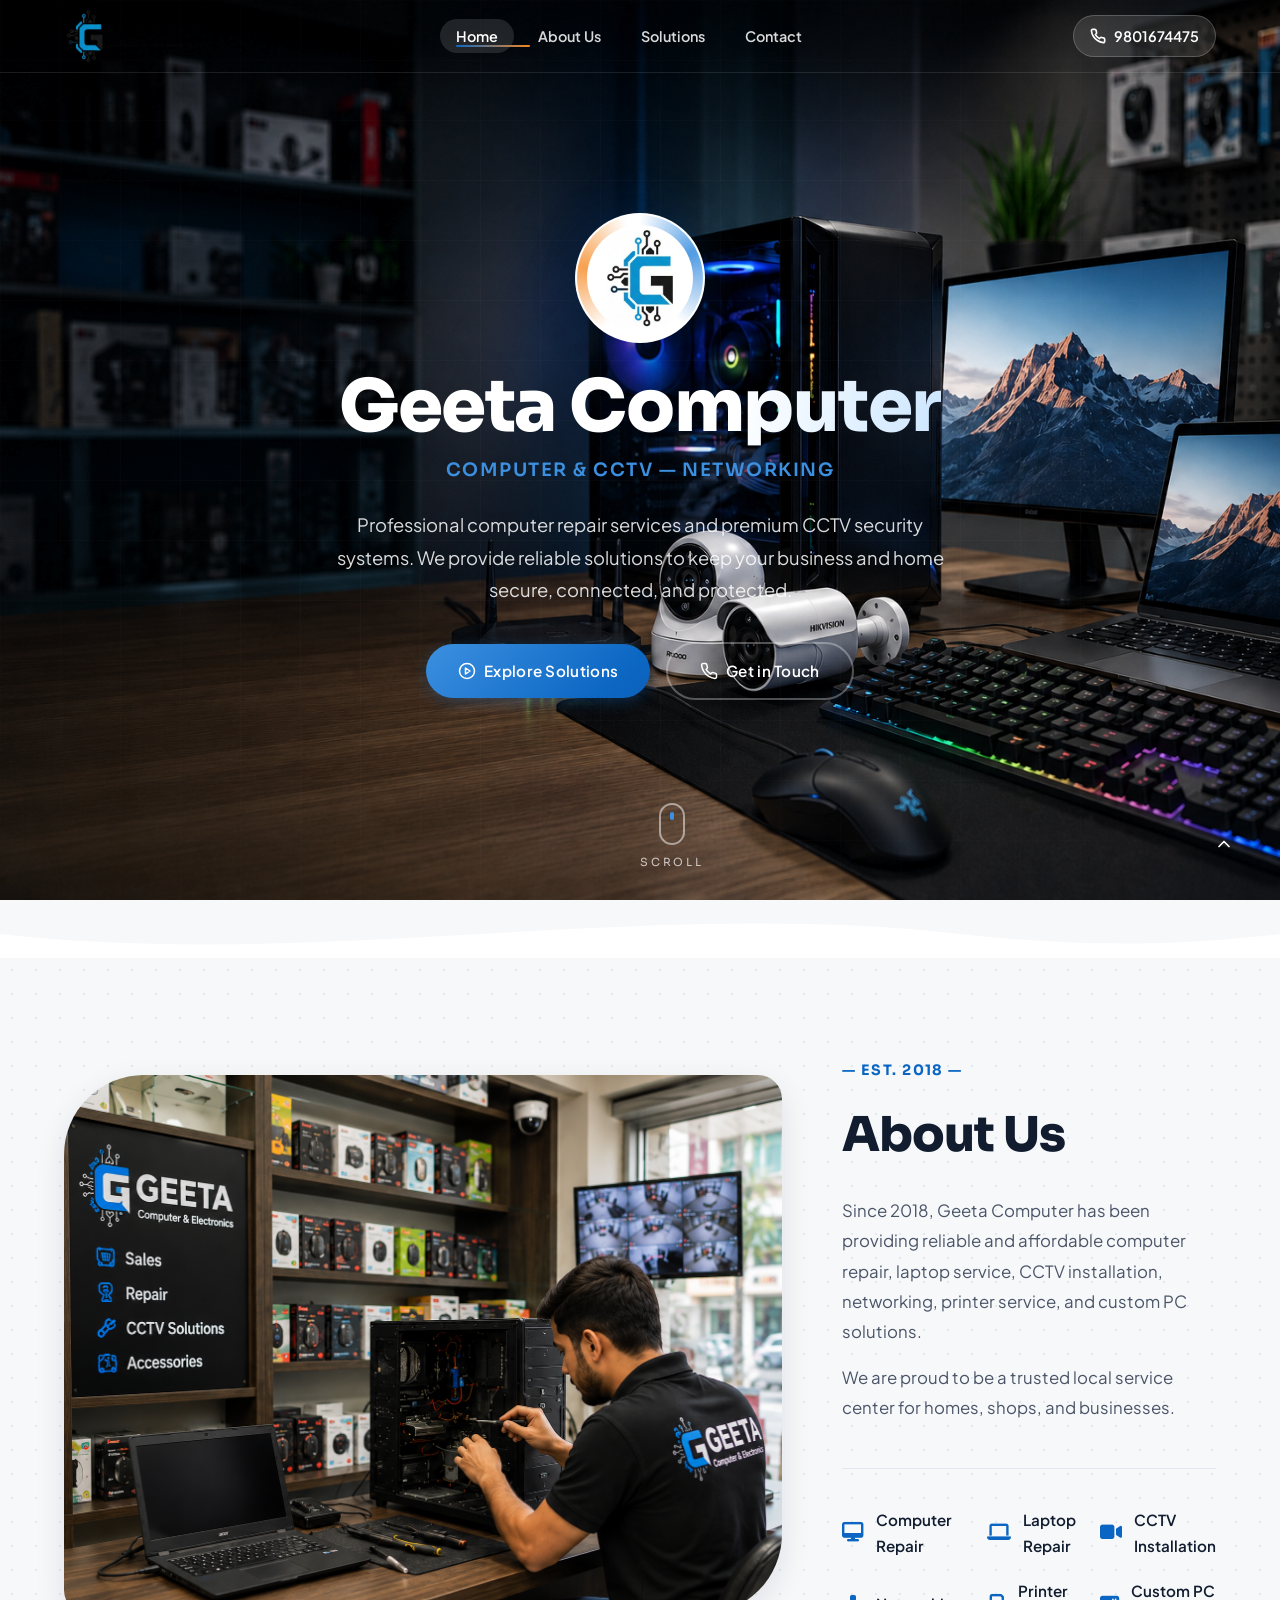
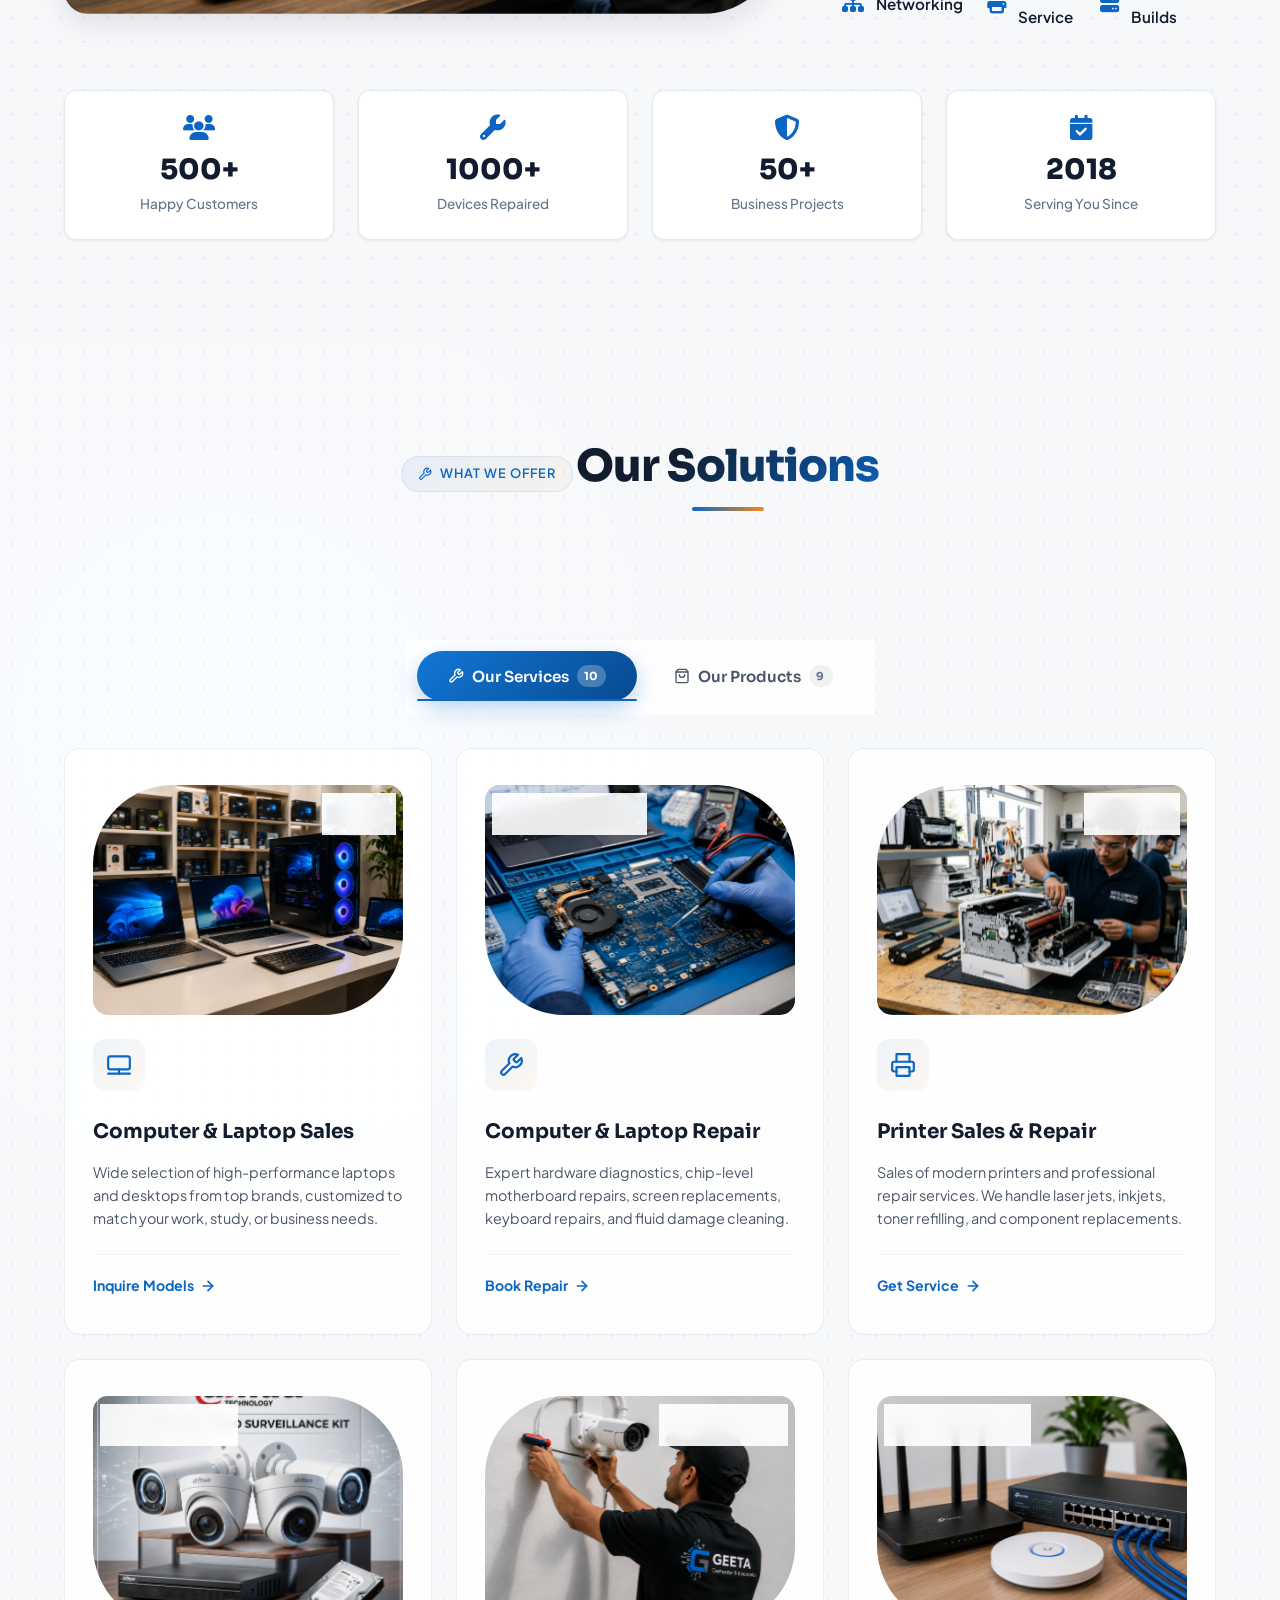
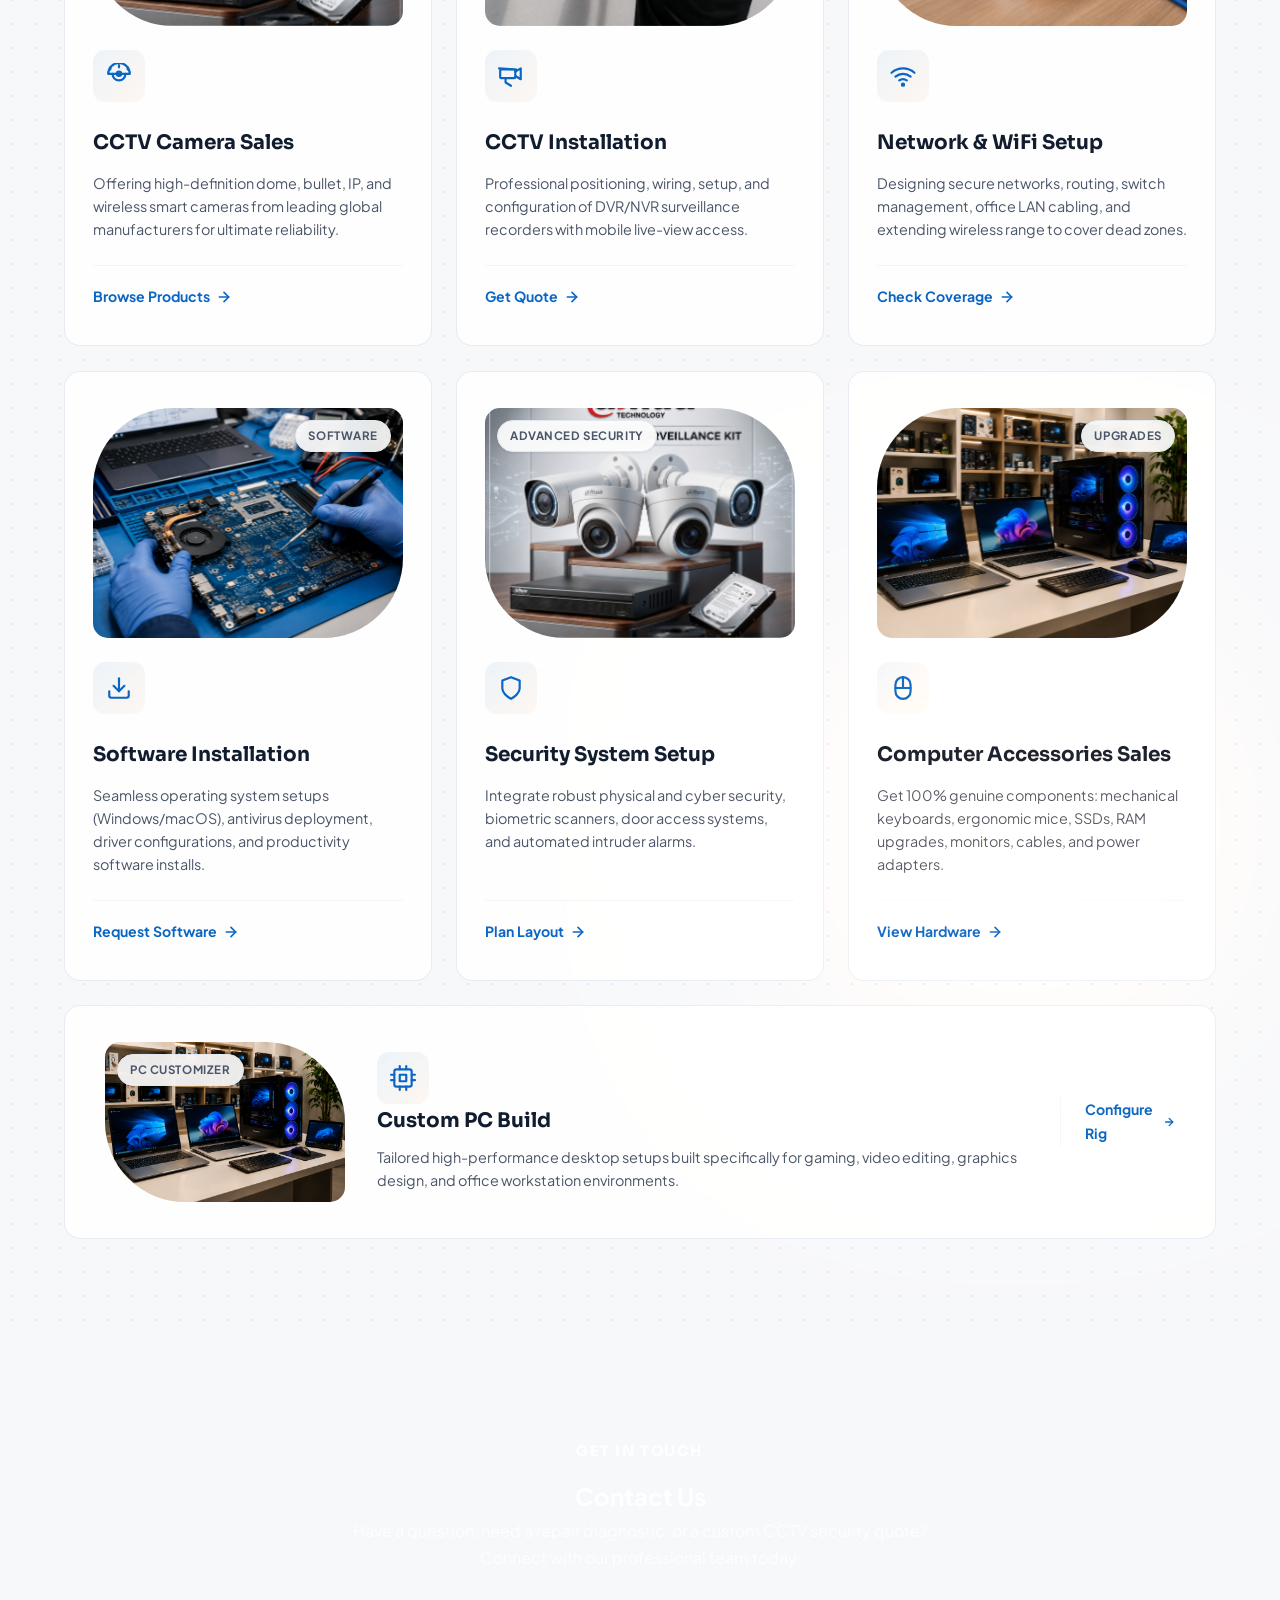
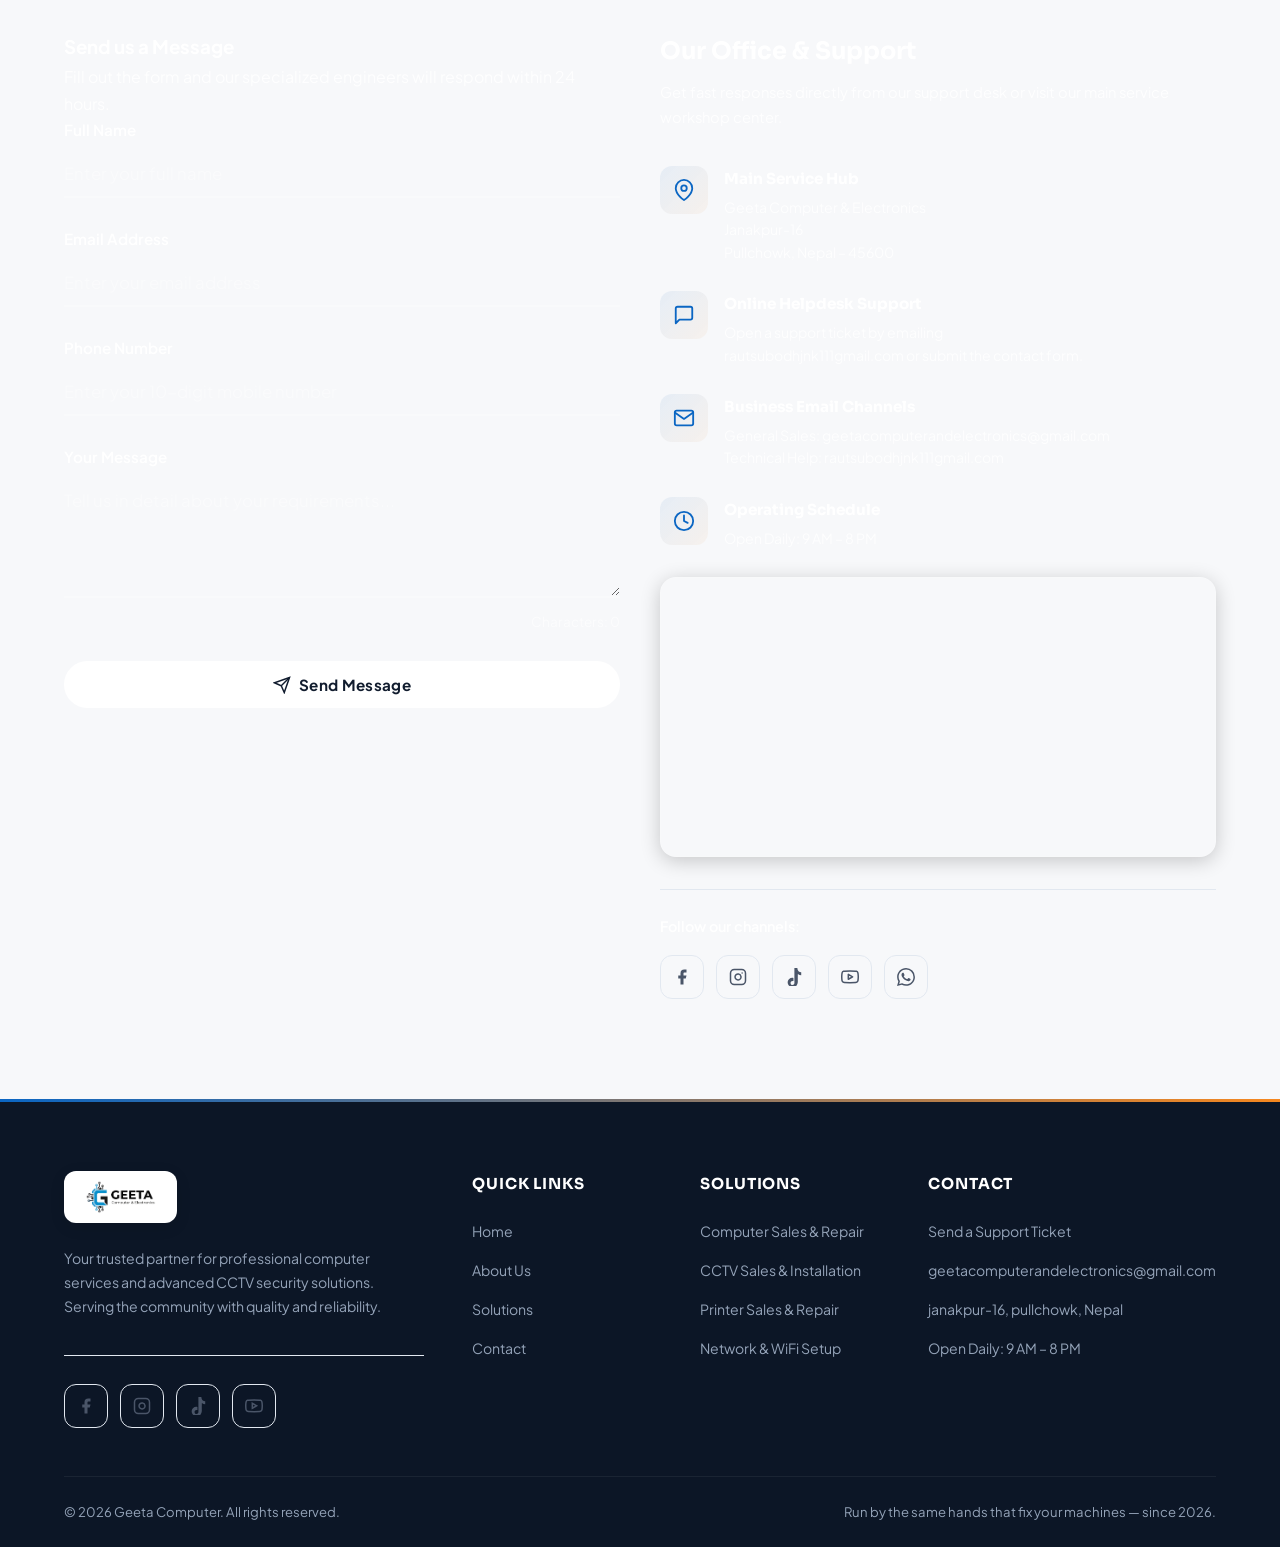
==== commit 54c182c5: "add favicon.ico" ====
--- a/index.html
+++ b/index.html
@@ -27,9 +27,14 @@
         content="Computer repair, CCTV installation, and premium security products in Tumakuru.">
     <meta name="twitter:image" content="images/logo.png">
 
-    <!-- Favicon -->
-    <link rel="icon" type="image/png" href="images/logo_mark.png">
-    <link rel="apple-touch-icon" href="images/logo_mark.png">
+    <!-- Favicon / Site Icon -->
+    <link rel="shortcut icon" href="favicon.ico" type="image/x-icon">
+    <link rel="icon" type="image/png" sizes="16x16" href="images/logo_mark.png">
+    <link rel="icon" type="image/png" sizes="32x32" href="images/logo_mark.png">
+    <link rel="icon" type="image/png" sizes="48x48" href="images/logo_mark.png">
+    <link rel="icon" type="image/png" sizes="96x96" href="images/logo_mark.png">
+    <link rel="icon" type="image/png" sizes="192x192" href="images/logo_mark.png">
+    <link rel="apple-touch-icon" sizes="180x180" href="images/logo_mark.png">
 
     <!-- Local business structured data (helps you appear in local Google results).
          👉 Replace the placeholder phone, address, and geo coordinates with your real details. -->
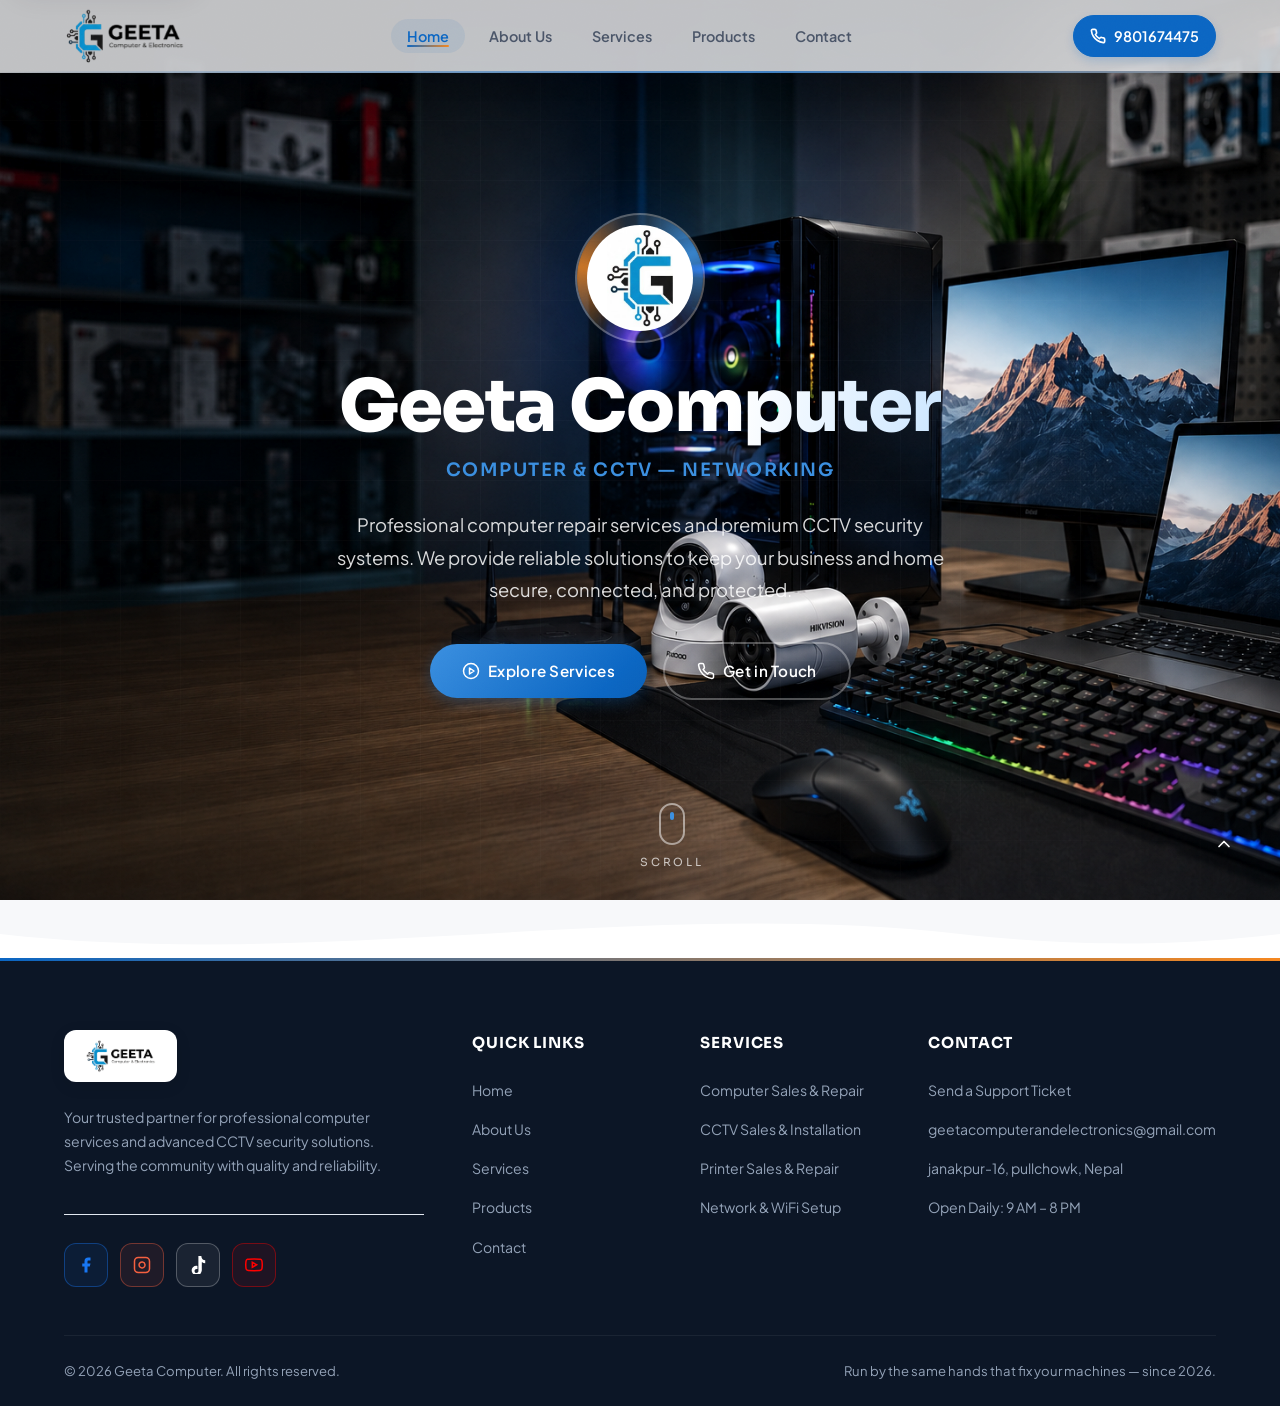
==== commit 863f178c: "fix: seperate the pages" ====
--- a/index.html
+++ b/index.html
@@ -4,7 +4,7 @@
 <head>
     <meta charset="UTF-8">
     <meta name="viewport" content="width=device-width, initial-scale=1.0">
-    <title>Geeta Computer — Computer & CCTV Services | Sales, Repair & Installation</title>
+    <title>Geeta Computer — Computer & CCTV Services | Home</title>
     <meta name="description"
         content="Geeta Computer provides professional computer repair, CCTV installation, hardware upgrades, and security solutions. Premium CCTV cameras and DVR/NVR systems available.">
     <meta name="keywords"
@@ -17,62 +17,57 @@
     <meta property="og:description"
         content="Your one-stop solution for computer repair, CCTV installation, and premium security products.">
     <meta property="og:type" content="website">
-    <meta property="og:image" content="images/logo.png">
-    <meta property="og:locale" content="en_IN">
+    <meta property="og:url" content="https://geetacomputer.com.np">
+    <meta property="og:image" content="https://geetacomputer.com.np/images/logo.png">
+    <meta property="og:locale" content="en_NP">
 
     <!-- Twitter -->
     <meta name="twitter:card" content="summary_large_image">
     <meta name="twitter:title" content="Geeta Computer — Computer & CCTV Services">
     <meta name="twitter:description"
-        content="Computer repair, CCTV installation, and premium security products in Tumakuru.">
-    <meta name="twitter:image" content="images/logo.png">
+        content="Computer repair, CCTV installation, and premium security products in Janakpur, Nepal.">
+    <meta name="twitter:image" content="https://geetacomputer.com.np/images/logo.png">
 
     <!-- Favicon / Site Icon -->
-    <link rel="shortcut icon" href="favicon.ico" type="image/x-icon">
-    <link rel="icon" type="image/png" sizes="16x16" href="images/logo_mark.png">
-    <link rel="icon" type="image/png" sizes="32x32" href="images/logo_mark.png">
-    <link rel="icon" type="image/png" sizes="48x48" href="images/logo_mark.png">
-    <link rel="icon" type="image/png" sizes="96x96" href="images/logo_mark.png">
-    <link rel="icon" type="image/png" sizes="192x192" href="images/logo_mark.png">
-    <link rel="apple-touch-icon" sizes="180x180" href="images/logo_mark.png">
-
-    <!-- Local business structured data (helps you appear in local Google results).
-         👉 Replace the placeholder phone, address, and geo coordinates with your real details. -->
+    <link rel="shortcut icon" href="/favicon.ico" type="image/x-icon">
+    <link rel="icon" type="image/png" sizes="16x16" href="/images/logo_mark.png">
+    <link rel="icon" type="image/png" sizes="32x32" href="/images/logo_mark.png">
+    <link rel="icon" type="image/png" sizes="48x48" href="/images/logo_mark.png">
+    <link rel="icon" type="image/png" sizes="96x96" href="/images/logo_mark.png">
+    <link rel="icon" type="image/png" sizes="192x192" href="/images/logo_mark.png">
+    <link rel="apple-touch-icon" sizes="180x180" href="/images/logo_mark.png">
+
+    <!-- Structured Data -->
     <script type="application/ld+json">
     {
       "@context": "https://schema.org",
       "@type": "LocalBusiness",
       "name": "Geeta Computer & Electronics",
-      "description": "Computer sales, repair and upgrades, plus CCTV camera sales and installation.",
+      "description": "Computer sales, repair and upgrades, plus CCTV camera sales and installation in Janakpur, Nepal.",
       "image": "images/logo.png",
-      "email": "info@geetacomputer.com",
-      "url": "https://www.geetacomputer.com",
+      "email": "geetacomputerandelectronics@gmail.com",
+      "telephone": "+977-9801674475",
+      "url": "https://www.geetacomputer.com.np",
       "priceRange": "₹₹",
       "address": {
         "@type": "PostalAddress",
-        "streetAddress": "Shop No. 12, Main Computer Market",
-        "addressLocality": "Tumakuru",
-        "addressRegion": "Karnataka",
-        "postalCode": "572101",
-        "addressCountry": "IN"
+        "streetAddress": "Pullchowk",
+        "addressLocality": "Janakpur",
+        "addressRegion": "Province 2",
+        "postalCode": "45600",
+        "addressCountry": "NP"
       },
       "geo": {
         "@type": "GeoCoordinates",
-        "latitude": "13.3392",
-        "longitude": "77.1140"
+        "latitude": "26.732992",
+        "longitude": "85.940386"
       },
       "openingHoursSpecification": [
         {
           "@type": "OpeningHoursSpecification",
-          "dayOfWeek": ["Monday","Tuesday","Wednesday","Thursday","Friday","Saturday"],
-          "opens": "10:00",
+          "dayOfWeek": ["Monday","Tuesday","Wednesday","Thursday","Friday","Saturday","Sunday"],
+          "opens": "09:00",
           "closes": "20:00"
-        },
-        {
-          "@type": "OpeningHoursSpecification",
-          "dayOfWeek": "Sunday",
-          "opens": "11:00",
-          "closes": "18:00"
         }
       ]
     }
@@ -86,12 +81,12 @@
         rel="stylesheet">
 
     <link rel="stylesheet" href="https://cdnjs.cloudflare.com/ajax/libs/font-awesome/6.4.0/css/all.min.css">
-    <link rel="stylesheet" href="style.css?v=2.0.1">
+    <link rel="stylesheet" href="css/base.css">
+    <link rel="stylesheet" href="css/index.css">
 </head>
 
 <body>
 
-    <!-- Accessibility: lets keyboard users jump past the nav -->
     <a href="#home" class="skip-link">Skip to main content</a>
 
     <!-- Scroll progress indicator -->
@@ -111,34 +106,7 @@
     </div>
 
     <!-- ===== HEADER ===== -->
-    <header class="header" id="header">
-        <nav class="navbar">
-            <div class="container">
-                <a href="#home" class="logo-wrapper">
-                    <img src="images/logo.png" alt="GEETA Computer & Electronics Logo">
-                </a>
-
-                <ul class="nav-menu" id="navMenu">
-                    <li><a href="#home" class="nav-link active">Home</a></li>
-                    <li><a href="#about" class="nav-link">About Us</a></li>
-                    <li><a href="#solutions" class="nav-link">Solutions</a></li>
-                    <li><a href="#contact" class="nav-link">Contact</a></li>
-                </ul>
-
-                <div class="nav-actions">
-                    <a href="tel:9801674475" class="nav-call-btn" aria-label="Call Geeta Computer">
-                        <svg xmlns="http://www.w3.org/2000/svg" width="16" height="16" viewBox="0 0 24 24" fill="none" stroke="currentColor" stroke-width="2.5" stroke-linecap="round" stroke-linejoin="round" class="phone-icon"><path d="M22 16.92v3a2 2 0 0 1-2.18 2 19.79 19.79 0 0 1-8.63-3.07 19.5 19.5 0 0 1-6-6 19.79 19.79 0 0 1-3.07-8.67A2 2 0 0 1 4.11 2h3a2 2 0 0 1 2 1.72 12.84 12.84 0 0 0 .7 2.81 2 2 0 0 1-.45 2.11L8.09 9.91a16 16 0 0 0 6 6l1.27-1.27a2 2 0 0 1 2.11-.45 12.84 12.84 0 0 0 2.81.7A2 2 0 0 1 22 16.92z"></path></svg>
-                        <span class="call-number">9801674475</span>
-                    </a>
-                    <button class="hamburger" id="hamburger" aria-label="Toggle navigation menu">
-                        <span></span>
-                        <span></span>
-                        <span></span>
-                    </button>
-                </div>
-            </div>
-        </nav>
-    </header>
+    <header class="header" id="header"></header>
 
     <!-- ===== HERO ===== -->
     <section id="home" class="hero">
@@ -160,15 +128,15 @@
                 </p>
 
                 <div class="hero-ctas centered-ctas">
-                    <a href="#solutions" class="btn btn-primary">
+                    <a href="/services" class="btn btn-primary">
                         <svg width="18" height="18" viewBox="0 0 24 24" fill="none" stroke="currentColor"
                             stroke-width="2" stroke-linecap="round" stroke-linejoin="round">
                             <circle cx="12" cy="12" r="10" />
                             <polygon points="10 8 16 12 10 16 10 8" />
                         </svg>
-                        Explore Solutions
+                        Explore Services
                     </a>
-                    <a href="#contact" class="btn btn-outline">
+                    <a href="/contact" class="btn btn-outline">
                         <svg width="18" height="18" viewBox="0 0 24 24" fill="none" stroke="currentColor"
                             stroke-width="2" stroke-linecap="round" stroke-linejoin="round">
                             <path
@@ -193,1152 +161,6 @@
             <path d="M0,60 C360,120 720,0 1080,60 C1260,90 1380,70 1440,60 L1440,100 L0,100 Z" fill="currentColor" />
         </svg>
     </div>
-
-    <!--- ===== ABOUT US ===== --->
-    <section id="about" class="about">
-        <div class="container">
-            <div class="about-wrapper">
-                <!-- Left: Image Card -->
-                <div class="about-image-wrapper reveal-left">
-                    <img src="images/about.png" alt="Geeta Computer technician repairing electronics motherboard">
-                </div>
-
-                <!-- Right: Content -->
-                <div class="about-content reveal-right">
-                    <div class="about-tagline">
-                        — EST. 2018 —
-                    </div>
-                    <h2 class="about-title">About Us</h2>
-
-                    <p class="about-body-text">
-                        Since 2018, Geeta Computer has been providing reliable and affordable computer repair, laptop
-                        service, CCTV installation, networking, printer service, and custom PC solutions.
-                    </p>
-                    <p class="about-body-text">
-                        We are proud to be a trusted local service center for homes, shops, and businesses.
-                    </p>
-
-                    <div class="about-divider-line"></div>
-
-                    <!-- Features Grid -->
-                    <div class="about-features-grid">
-                        <div class="about-feature-item">
-                            <span class="feature-icon"><i class="fa-solid fa-desktop"></i></span>
-                            <span class="feature-text">Computer Repair</span>
-                        </div>
-                        <div class="about-feature-item">
-                            <span class="feature-icon"><i class="fa-solid fa-laptop"></i></span>
-                            <span class="feature-text">Laptop Repair</span>
-                        </div>
-                        <div class="about-feature-item">
-                            <span class="feature-icon"><i class="fa-solid fa-video"></i></span>
-                            <span class="feature-text">CCTV Installation</span>
-                        </div>
-                        <div class="about-feature-item">
-                            <span class="feature-icon"><i class="fa-solid fa-sitemap"></i></span>
-                            <span class="feature-text">Networking</span>
-                        </div>
-                        <div class="about-feature-item">
-                            <span class="feature-icon"><i class="fa-solid fa-print"></i></span>
-                            <span class="feature-text">Printer Service</span>
-                        </div>
-                        <div class="about-feature-item">
-                            <span class="feature-icon"><i class="fa-solid fa-server"></i></span>
-                            <span class="feature-text">Custom PC Builds</span>
-                        </div>
-                    </div>
-                </div>
-            </div>
-
-            <!-- Stats Grid -->
-            <div class="about-stats-grid reveal-scale">
-                <div class="about-stat-card">
-                    <div class="stat-card-icon"><i class="fa-solid fa-users"></i></div>
-                    <div class="stat-card-number" data-count="500" data-suffix="+">500+</div>
-                    <div class="stat-card-label">Happy Customers</div>
-                </div>
-                <div class="about-stat-card">
-                    <div class="stat-card-icon"><i class="fa-solid fa-wrench"></i></div>
-                    <div class="stat-card-number" data-count="1000" data-suffix="+">1000+</div>
-                    <div class="stat-card-label">Devices Repaired</div>
-                </div>
-                <div class="about-stat-card">
-                    <div class="stat-card-icon"><i class="fa-solid fa-shield-halved"></i></div>
-                    <div class="stat-card-number" data-count="50" data-suffix="+">50+</div>
-                    <div class="stat-card-label">Business Projects</div>
-                </div>
-                <div class="about-stat-card">
-                    <div class="stat-card-icon"><i class="fa-solid fa-calendar-check"></i></div>
-                    <div class="stat-card-number">2018</div>
-                    <div class="stat-card-label">Serving You Since</div>
-                </div>
-            </div>
-        </div>
-    </section>
-
-    <!-- ===== SOLUTIONS (Services + Products merged) ===== -->
-    <section id="solutions" class="solutions">
-        <!-- Glowing Ambient Nodes -->
-        <div class="ambient-glow glow-1"></div>
-        <div class="ambient-glow glow-2"></div>
-
-        <div class="container">
-            <div class="section-header reveal-scale">
-                <div class="section-tag">
-                    <svg width="14" height="14" viewBox="0 0 24 24" fill="none" stroke="currentColor" stroke-width="2">
-                        <path
-                            d="M14.7 6.3a1 1 0 0 0 0 1.4l1.6 1.6a1 1 0 0 0 1.4 0l3.77-3.77a6 6 0 0 1-7.94 7.94l-6.91 6.91a2.12 2.12 0 0 1-3-3l6.91-6.91a6 6 0 0 1 7.94-7.94l-3.76 3.76z" />
-                    </svg>
-                    What We Offer
-                </div>
-                <h2 class="section-title">Our Solutions</h2>
-                <p class="section-subtitle">Professional services and premium products — everything you need for
-                    computers, CCTV, networking, and security under one roof.</p>
-            </div>
-
-            <!-- Tab Switcher -->
-            <div class="solutions-tabs" id="solutionsTabs">
-                <button class="solutions-tab active" data-tab="services" id="tabServices">
-                    <svg width="16" height="16" viewBox="0 0 24 24" fill="none" stroke="currentColor" stroke-width="2"
-                        stroke-linecap="round" stroke-linejoin="round">
-                        <path
-                            d="M14.7 6.3a1 1 0 0 0 0 1.4l1.6 1.6a1 1 0 0 0 1.4 0l3.77-3.77a6 6 0 0 1-7.94 7.94l-6.91 6.91a2.12 2.12 0 0 1-3-3l6.91-6.91a6 6 0 0 1 7.94-7.94l-3.76 3.76z" />
-                    </svg>
-                    Our Services
-                    <span class="tab-count">10</span>
-                </button>
-                <button class="solutions-tab" data-tab="products" id="tabProducts">
-                    <svg width="16" height="16" viewBox="0 0 24 24" fill="none" stroke="currentColor" stroke-width="2"
-                        stroke-linecap="round" stroke-linejoin="round">
-                        <path d="M6 2L3 6v14a2 2 0 0 0 2 2h14a2 2 0 0 0 2-2V6l-3-4z" />
-                        <line x1="3" y1="6" x2="21" y2="6" />
-                        <path d="M16 10a4 4 0 0 1-8 0" />
-                    </svg>
-                    Our Products
-                    <span class="tab-count">9</span>
-                </button>
-            </div>
-
-            <!-- Tab Panels -->
-            <div class="solutions-panels">
-
-                <!-- Services Panel -->
-                <div class="solutions-panel active" id="panelServices">
-                    <div class="services-grid">
-                        <!-- Service 1: Computer & Laptop Sales -->
-                        <div class="service-card" data-category="computers">
-                            <div class="service-image-wrapper">
-                                <img src="images/service_sales.png" alt="Computer & Laptop Sales" loading="lazy">
-                                <div class="service-tag-badge">Sales</div>
-                            </div>
-                            <div class="service-card-body">
-                                <div class="service-icon">
-                                    <svg viewBox="0 0 24 24" fill="none" stroke="currentColor" stroke-width="2"
-                                        stroke-linecap="round" stroke-linejoin="round">
-                                        <rect x="2" y="4" width="20" height="12" rx="2" ry="2" />
-                                        <line x1="2" y1="20" x2="22" y2="20" />
-                                        <line x1="12" y1="16" x2="12" y2="20" />
-                                    </svg>
-                                </div>
-                                <div class="service-info-text">
-                                    <h3>Computer & Laptop Sales</h3>
-                                    <p>Wide selection of high-performance laptops and desktops from top brands,
-                                        customized to match your work, study, or business needs.</p>
-                                </div>
-                            </div>
-                            <div class="service-footer">
-                                <a href="#contact" class="service-cta">
-                                    <span>Inquire Models</span>
-                                    <svg class="cta-arrow" width="16" height="16" viewBox="0 0 24 24" fill="none"
-                                        stroke="currentColor" stroke-width="2.5" stroke-linecap="round"
-                                        stroke-linejoin="round">
-                                        <line x1="5" y1="12" x2="19" y2="12"></line>
-                                        <polyline points="12 5 19 12 12 19"></polyline>
-                                    </svg>
-                                </a>
-                            </div>
-                        </div>
-
-                        <!-- Service 2: Computer & Laptop Repair -->
-                        <div class="service-card" data-category="repairs">
-                            <div class="service-image-wrapper">
-                                <img src="images/service_repair.png" alt="Computer & Laptop Repair" loading="lazy">
-                                <div class="service-tag-badge">Hardware Repair</div>
-                            </div>
-                            <div class="service-card-body">
-                                <div class="service-icon">
-                                    <svg viewBox="0 0 24 24" fill="none" stroke="currentColor" stroke-width="2"
-                                        stroke-linecap="round" stroke-linejoin="round">
-                                        <path
-                                            d="M14.7 6.3a1 1 0 0 0 0 1.4l1.6 1.6a1 1 0 0 0 1.4 0l3.77-3.77a6 6 0 0 1-7.94 7.94l-6.91 6.91a2.12 2.12 0 0 1-3-3l6.91-6.91a6 6 0 0 1 7.94-7.94l-3.76 3.76z" />
-                                    </svg>
-                                </div>
-                                <div class="service-info-text">
-                                    <h3>Computer & Laptop Repair</h3>
-                                    <p>Expert hardware diagnostics, chip-level motherboard repairs, screen replacements,
-                                        keyboard repairs, and fluid damage cleaning.</p>
-                                </div>
-                            </div>
-                            <div class="service-footer">
-                                <a href="#contact" class="service-cta">
-                                    <span>Book Repair</span>
-                                    <svg class="cta-arrow" width="16" height="16" viewBox="0 0 24 24" fill="none"
-                                        stroke="currentColor" stroke-width="2.5" stroke-linecap="round"
-                                        stroke-linejoin="round">
-                                        <line x1="5" y1="12" x2="19" y2="12"></line>
-                                        <polyline points="12 5 19 12 12 19"></polyline>
-                                    </svg>
-                                </a>
-                            </div>
-                        </div>
-
-                        <!-- Service 3: Printer Sales & Repair -->
-                        <div class="service-card" data-category="repairs">
-                            <div class="service-image-wrapper">
-                                <img src="images/printer repair.png" alt="Printer Sales & Repair" loading="lazy">
-                                <div class="service-tag-badge">Printers</div>
-                            </div>
-                            <div class="service-card-body">
-                                <div class="service-icon">
-                                    <svg viewBox="0 0 24 24" fill="none" stroke="currentColor" stroke-width="2"
-                                        stroke-linecap="round" stroke-linejoin="round">
-                                        <polyline points="6 9 6 2 18 2 18 9" />
-                                        <path
-                                            d="M6 18H4a2 2 0 0 1-2-2v-5a2 2 0 0 1 2-2h16a2 2 0 0 1 2 2v5a2 2 0 0 1-2 2h-2" />
-                                        <rect x="6" y="14" width="12" height="8" />
-                                    </svg>
-                                </div>
-                                <div class="service-info-text">
-                                    <h3>Printer Sales & Repair</h3>
-                                    <p>Sales of modern printers and professional repair services. We handle laser jets,
-                                        inkjets, toner refilling, and component replacements.</p>
-                                </div>
-                            </div>
-                            <div class="service-footer">
-                                <a href="#contact" class="service-cta">
-                                    <span>Get Service</span>
-                                    <svg class="cta-arrow" width="16" height="16" viewBox="0 0 24 24" fill="none"
-                                        stroke="currentColor" stroke-width="2.5" stroke-linecap="round"
-                                        stroke-linejoin="round">
-                                        <line x1="5" y1="12" x2="19" y2="12"></line>
-                                        <polyline points="12 5 19 12 12 19"></polyline>
-                                    </svg>
-                                </a>
-                            </div>
-                        </div>
-
-                        <!-- Service 4: CCTV Camera Sales -->
-                        <div class="service-card" data-category="cctv">
-                            <div class="service-image-wrapper">
-                                <img src="images/service_cctv_install.png" alt="CCTV Camera Sales" loading="lazy">
-                                <div class="service-tag-badge">Security Sales</div>
-                            </div>
-                            <div class="service-card-body">
-                                <div class="service-icon">
-                                    <svg viewBox="0 0 24 24" fill="none" stroke="currentColor" stroke-width="2"
-                                        stroke-linecap="round" stroke-linejoin="round">
-                                        <path d="M2 10a10 10 0 0 1 20 0H2z" />
-                                        <path d="M6 10a6 6 0 0 0 12 0" />
-                                        <circle cx="12" cy="10" r="2" />
-                                        <path d="M12 2v2M4 4v2M20 4v2" />
-                                    </svg>
-                                </div>
-                                <div class="service-info-text">
-                                    <h3>CCTV Camera Sales</h3>
-                                    <p>Offering high-definition dome, bullet, IP, and wireless smart cameras from
-                                        leading global manufacturers for ultimate reliability.</p>
-                                </div>
-                            </div>
-                            <div class="service-footer">
-                                <a href="#solutions" onclick="switchTab('products')" class="service-cta">
-                                    <span>Browse Products</span>
-                                    <svg class="cta-arrow" width="16" height="16" viewBox="0 0 24 24" fill="none"
-                                        stroke="currentColor" stroke-width="2.5" stroke-linecap="round"
-                                        stroke-linejoin="round">
-                                        <line x1="5" y1="12" x2="19" y2="12"></line>
-                                        <polyline points="12 5 19 12 12 19"></polyline>
-                                    </svg>
-                                </a>
-                            </div>
-                        </div>
-
-                        <!-- Service 5: CCTV Installation -->
-                        <div class="service-card" data-category="cctv">
-                            <div class="service-image-wrapper">
-                                <img src="images/cctv_installation.png" alt="CCTV Installation" loading="lazy">
-                                <div class="service-tag-badge">Surveillance</div>
-                            </div>
-                            <div class="service-card-body">
-                                <div class="service-icon">
-                                    <svg viewBox="0 0 24 24" fill="none" stroke="currentColor" stroke-width="2"
-                                        stroke-linecap="round" stroke-linejoin="round">
-                                        <rect x="2" y="6" width="14" height="8" rx="1" />
-                                        <path d="M1 5l16 1" />
-                                        <path d="M16 8l5-3v10l-5-3" />
-                                        <path d="M7 14v4l5 3" />
-                                    </svg>
-                                </div>
-                                <div class="service-info-text">
-                                    <h3>CCTV Installation</h3>
-                                    <p>Professional positioning, wiring, setup, and configuration of DVR/NVR
-                                        surveillance recorders with mobile live-view access.</p>
-                                </div>
-                            </div>
-                            <div class="service-footer">
-                                <a href="#contact" class="service-cta">
-                                    <span>Get Quote</span>
-                                    <svg class="cta-arrow" width="16" height="16" viewBox="0 0 24 24" fill="none"
-                                        stroke="currentColor" stroke-width="2.5" stroke-linecap="round"
-                                        stroke-linejoin="round">
-                                        <line x1="5" y1="12" x2="19" y2="12"></line>
-                                        <polyline points="12 5 19 12 12 19"></polyline>
-                                    </svg>
-                                </a>
-                            </div>
-                        </div>
-
-                        <!-- Service 6: Network Setup & WiFi Installation -->
-                        <div class="service-card" data-category="networking">
-                            <div class="service-image-wrapper">
-                                <img src="images/Network.png" alt="Network & WiFi Setup" loading="lazy">
-                                <div class="service-tag-badge">Infrastructure</div>
-                            </div>
-                            <div class="service-card-body">
-                                <div class="service-icon">
-                                    <svg viewBox="0 0 24 24" fill="none" stroke="currentColor" stroke-width="2"
-                                        stroke-linecap="round" stroke-linejoin="round">
-                                        <path d="M5 12.55a11 11 0 0 1 14.08 0" />
-                                        <path d="M1.42 9a16 16 0 0 1 21.16 0" />
-                                        <path d="M8.53 16.11a6 6 0 0 1 6.95 0" />
-                                        <circle cx="12" cy="20" r="1" />
-                                    </svg>
-                                </div>
-                                <div class="service-info-text">
-                                    <h3>Network & WiFi Setup</h3>
-                                    <p>Designing secure networks, routing, switch management, office LAN cabling, and
-                                        extending wireless range to cover dead zones.</p>
-                                </div>
-                            </div>
-                            <div class="service-footer">
-                                <a href="#contact" class="service-cta">
-                                    <span>Check Coverage</span>
-                                    <svg class="cta-arrow" width="16" height="16" viewBox="0 0 24 24" fill="none"
-                                        stroke="currentColor" stroke-width="2.5" stroke-linecap="round"
-                                        stroke-linejoin="round">
-                                        <line x1="5" y1="12" x2="19" y2="12"></line>
-                                        <polyline points="12 5 19 12 12 19"></polyline>
-                                    </svg>
-                                </a>
-                            </div>
-                        </div>
-
-                        <!-- Service 7: Software Installation -->
-                        <div class="service-card" data-category="repairs">
-                            <div class="service-image-wrapper">
-                                <img src="images/service_repair.png" alt="Software Installation" loading="lazy">
-                                <div class="service-tag-badge">Software</div>
-                            </div>
-                            <div class="service-card-body">
-                                <div class="service-icon">
-                                    <svg viewBox="0 0 24 24" fill="none" stroke="currentColor" stroke-width="2"
-                                        stroke-linecap="round" stroke-linejoin="round">
-                                        <path d="M21 15v4a2 2 0 0 1-2 2H5a2 2 0 0 1-2-2v-4" />
-                                        <polyline points="7 10 12 15 17 10" />
-                                        <line x1="12" y1="15" x2="12" y2="3" />
-                                    </svg>
-                                </div>
-                                <div class="service-info-text">
-                                    <h3>Software Installation</h3>
-                                    <p>Seamless operating system setups (Windows/macOS), antivirus deployment, driver
-                                        configurations, and productivity software installs.</p>
-                                </div>
-                            </div>
-                            <div class="service-footer">
-                                <a href="#contact" class="service-cta">
-                                    <span>Request Software</span>
-                                    <svg class="cta-arrow" width="16" height="16" viewBox="0 0 24 24" fill="none"
-                                        stroke="currentColor" stroke-width="2.5" stroke-linecap="round"
-                                        stroke-linejoin="round">
-                                        <line x1="5" y1="12" x2="19" y2="12"></line>
-                                        <polyline points="12 5 19 12 12 19"></polyline>
-                                    </svg>
-                                </a>
-                            </div>
-                        </div>
-
-                        <!-- Service 8: Security System Setup -->
-                        <div class="service-card" data-category="cctv">
-                            <div class="service-image-wrapper">
-                                <img src="images/service_cctv_install.png" alt="Security System Setup" loading="lazy">
-                                <div class="service-tag-badge">Advanced Security</div>
-                            </div>
-                            <div class="service-card-body">
-                                <div class="service-icon">
-                                    <svg viewBox="0 0 24 24" fill="none" stroke="currentColor" stroke-width="2"
-                                        stroke-linecap="round" stroke-linejoin="round">
-                                        <path d="M12 22s8-4 8-10V5l-8-3-8 3v7c0 6 8 10 8 10z" />
-                                    </svg>
-                                </div>
-                                <div class="service-info-text">
-                                    <h3>Security System Setup</h3>
-                                    <p>Integrate robust physical and cyber security, biometric scanners, door access
-                                        systems, and automated intruder alarms.</p>
-                                </div>
-                            </div>
-                            <div class="service-footer">
-                                <a href="#contact" class="service-cta">
-                                    <span>Plan Layout</span>
-                                    <svg class="cta-arrow" width="16" height="16" viewBox="0 0 24 24" fill="none"
-                                        stroke="currentColor" stroke-width="2.5" stroke-linecap="round"
-                                        stroke-linejoin="round">
-                                        <line x1="5" y1="12" x2="19" y2="12"></line>
-                                        <polyline points="12 5 19 12 12 19"></polyline>
-                                    </svg>
-                                </a>
-                            </div>
-                        </div>
-
-                        <!-- Service 9: Computer Accessories Sales -->
-                        <div class="service-card" data-category="accessories">
-                            <div class="service-image-wrapper">
-                                <img src="images/service_sales.png" alt="Computer Accessories Sales" loading="lazy">
-                                <div class="service-tag-badge">Upgrades</div>
-                            </div>
-                            <div class="service-card-body">
-                                <div class="service-icon">
-                                    <svg viewBox="0 0 24 24" fill="none" stroke="currentColor" stroke-width="2"
-                                        stroke-linecap="round" stroke-linejoin="round">
-                                        <rect x="5" y="2" width="14" height="20" rx="7" />
-                                        <line x1="12" y1="2" x2="12" y2="12" />
-                                        <line x1="5" y1="12" x2="19" y2="12" />
-                                    </svg>
-                                </div>
-                                <div class="service-info-text">
-                                    <h3>Computer Accessories Sales</h3>
-                                    <p>Get 100% genuine components: mechanical keyboards, ergonomic mice, SSDs, RAM
-                                        upgrades, monitors, cables, and power adapters.</p>
-                                </div>
-                            </div>
-                            <div class="service-footer">
-                                <a href="#solutions" onclick="switchTab('products')" class="service-cta">
-                                    <span>View Hardware</span>
-                                    <svg class="cta-arrow" width="16" height="16" viewBox="0 0 24 24" fill="none"
-                                        stroke="currentColor" stroke-width="2.5" stroke-linecap="round"
-                                        stroke-linejoin="round">
-                                        <line x1="5" y1="12" x2="19" y2="12"></line>
-                                        <polyline points="12 5 19 12 12 19"></polyline>
-                                    </svg>
-                                </a>
-                            </div>
-                        </div>
-
-                        <!-- Service 10: Custom PC Build -->
-                        <div class="service-card" data-category="computers">
-                            <div class="service-image-wrapper">
-                                <img src="images/service_sales.png" alt="Custom PC Build" loading="lazy">
-                                <div class="service-tag-badge">PC Customizer</div>
-                            </div>
-                            <div class="service-card-body">
-                                <div class="service-icon">
-                                    <svg viewBox="0 0 24 24" fill="none" stroke="currentColor" stroke-width="2"
-                                        stroke-linecap="round" stroke-linejoin="round">
-                                        <rect x="4" y="4" width="16" height="16" rx="2" />
-                                        <rect x="9" y="9" width="6" height="6" />
-                                        <line x1="9" y1="1" x2="9" y2="4" />
-                                        <line x1="15" y1="1" x2="15" y2="4" />
-                                        <line x1="9" y1="20" x2="9" y2="23" />
-                                        <line x1="15" y1="20" x2="15" y2="23" />
-                                        <line x1="20" y1="9" x2="23" y2="9" />
-                                        <line x1="20" y1="14" x2="23" y2="14" />
-                                        <line x1="1" y1="9" x2="4" y2="9" />
-                                        <line x1="1" y1="14" x2="4" y2="14" />
-                                    </svg>
-                                </div>
-                                <div class="service-info-text">
-                                    <h3>Custom PC Build</h3>
-                                    <p>Tailored high-performance desktop setups built specifically for gaming, video
-                                        editing, graphics design, and office workstation environments.</p>
-                                </div>
-                            </div>
-                            <div class="service-footer">
-                                <a href="#contact" class="service-cta">
-                                    <span>Configure Rig</span>
-                                    <svg class="cta-arrow" width="16" height="16" viewBox="0 0 24 24" fill="none"
-                                        stroke="currentColor" stroke-width="2.5" stroke-linecap="round"
-                                        stroke-linejoin="round">
-                                        <line x1="5" y1="12" x2="19" y2="12"></line>
-                                        <polyline points="12 5 19 12 12 19"></polyline>
-                                    </svg>
-                                </a>
-                            </div>
-                        </div>
-                    </div>
-                </div>
-
-                <!-- Products Panel -->
-                <div class="solutions-panel" id="panelProducts">
-
-                    <div class="products-grid">
-                        <!-- Product 1: Dome Camera -->
-                        <div class="product-card" data-category="cameras" id="product-1">
-                            <div class="product-badge">Best Seller</div>
-                            <div class="product-image-wrapper">
-                                <img src="images/dome_camera.png" alt="HD Dome Camera" loading="lazy">
-                            </div>
-                            <div class="product-body">
-                                <div class="product-rating">
-                                    <span class="stars"><svg width="14" height="14" viewBox="0 0 24 24" fill="none"
-                                            stroke="currentColor" stroke-width="3" stroke-linecap="round"
-                                            stroke-linejoin="round">
-                                            <polyline points="20 6 9 17 4 12"></polyline>
-                                        </svg> Genuine stock</span>
-                                    <span class="count">1-year warranty</span>
-                                </div>
-                                <h3>HD Dome Camera</h3>
-                                <p class="product-desc">2MP Full HD Dome Camera with intelligent night vision and a
-                                    weatherproof design.</p>
-
-                                <div class="product-specs">
-                                    <div class="spec-item"><svg width="12" height="12" viewBox="0 0 24 24" fill="none"
-                                            stroke="currentColor" stroke-width="3">
-                                            <polyline points="20 6 9 17 4 12"></polyline>
-                                        </svg> 2MP Full HD Clarity</div>
-                                    <div class="spec-item"><svg width="12" height="12" viewBox="0 0 24 24" fill="none"
-                                            stroke="currentColor" stroke-width="3">
-                                            <polyline points="20 6 9 17 4 12"></polyline>
-                                        </svg> 30m Smart IR Range</div>
-                                    <div class="spec-item"><svg width="12" height="12" viewBox="0 0 24 24" fill="none"
-                                            stroke="currentColor" stroke-width="3">
-                                            <polyline points="20 6 9 17 4 12"></polyline>
-                                        </svg> IP66 Weatherproof</div>
-                                </div>
-
-                                <div class="product-footer">
-                                    <a href="#contact" class="btn btn-enquire-now" data-product="HD Dome Camera">
-                                        <svg width="16" height="16" viewBox="0 0 24 24" fill="none"
-                                            stroke="currentColor" stroke-width="2" stroke-linecap="round"
-                                            stroke-linejoin="round">
-                                            <line x1="22" y1="2" x2="11" y2="13" />
-                                            <polygon points="22 2 15 22 11 13 2 9 22 2" />
-                                        </svg>
-                                        <span>Enquire Now</span>
-                                    </a>
-                                </div>
-                            </div>
-                        </div>
-
-                        <!-- Product 2: Bullet Camera -->
-                        <div class="product-card" data-category="cameras" id="product-2">
-                            <div class="product-badge">Popular</div>
-                            <div class="product-image-wrapper">
-                                <img src="images/bullet_camera.png" alt="4MP Bullet Camera" loading="lazy">
-                            </div>
-                            <div class="product-body">
-                                <div class="product-rating">
-                                    <span class="stars"><svg width="14" height="14" viewBox="0 0 24 24" fill="none"
-                                            stroke="currentColor" stroke-width="3" stroke-linecap="round"
-                                            stroke-linejoin="round">
-                                            <polyline points="20 6 9 17 4 12"></polyline>
-                                        </svg> Genuine stock</span>
-                                    <span class="count">1-year warranty</span>
-                                </div>
-                                <h3>4MP Bullet Camera</h3>
-                                <p class="product-desc">High resolution 4MP Bullet Camera with advanced optical sensors
-                                    and motion alerts.</p>
-
-                                <div class="product-specs">
-                                    <div class="spec-item"><svg width="12" height="12" viewBox="0 0 24 24" fill="none"
-                                            stroke="currentColor" stroke-width="3">
-                                            <polyline points="20 6 9 17 4 12"></polyline>
-                                        </svg> 4MP Quad HD Clarity</div>
-                                    <div class="spec-item"><svg width="12" height="12" viewBox="0 0 24 24" fill="none"
-                                            stroke="currentColor" stroke-width="3">
-                                            <polyline points="20 6 9 17 4 12"></polyline>
-                                        </svg> Dynamic Motion Alerts</div>
-                                    <div class="spec-item"><svg width="12" height="12" viewBox="0 0 24 24" fill="none"
-                                            stroke="currentColor" stroke-width="3">
-                                            <polyline points="20 6 9 17 4 12"></polyline>
-                                        </svg> Rugged Metal Housing</div>
-                                </div>
-
-                                <div class="product-footer">
-                                    <a href="#contact" class="btn btn-enquire-now" data-product="4MP Bullet Camera">
-                                        <svg width="16" height="16" viewBox="0 0 24 24" fill="none"
-                                            stroke="currentColor" stroke-width="2" stroke-linecap="round"
-                                            stroke-linejoin="round">
-                                            <line x1="22" y1="2" x2="11" y2="13" />
-                                            <polygon points="22 2 15 22 11 13 2 9 22 2" />
-                                        </svg>
-                                        <span>Enquire Now</span>
-                                    </a>
-                                </div>
-                            </div>
-                        </div>
-
-                        <!-- Product 3: IR Camera -->
-                        <div class="product-card" data-category="cameras" id="product-3">
-                            <div class="product-badge">Premium</div>
-                            <div class="product-image-wrapper">
-                                <img src="images/ir_camera.png" alt="2MP IR Camera" loading="lazy">
-                            </div>
-                            <div class="product-body">
-                                <div class="product-rating">
-                                    <span class="stars">★★★★☆</span>
-                                    <span class="count">1-year warranty</span>
-                                </div>
-                                <h3>2MP IR Camera</h3>
-                                <p class="product-desc">Advanced EXIR IR Camera with long range 40m night vision and
-                                    smart analytic triggers.</p>
-
-                                <div class="product-specs">
-                                    <div class="spec-item"><svg width="12" height="12" viewBox="0 0 24 24" fill="none"
-                                            stroke="currentColor" stroke-width="3">
-                                            <polyline points="20 6 9 17 4 12"></polyline>
-                                        </svg> 2MP Low-Light Lens</div>
-                                    <div class="spec-item"><svg width="12" height="12" viewBox="0 0 24 24" fill="none"
-                                            stroke="currentColor" stroke-width="3">
-                                            <polyline points="20 6 9 17 4 12"></polyline>
-                                        </svg> 40m Night EXIR LED</div>
-                                    <div class="spec-item"><svg width="12" height="12" viewBox="0 0 24 24" fill="none"
-                                            stroke="currentColor" stroke-width="3">
-                                            <polyline points="20 6 9 17 4 12"></polyline>
-                                        </svg> Smart Intruder Analytics</div>
-                                </div>
-
-                                <div class="product-footer">
-                                    <a href="#contact" class="btn btn-enquire-now" data-product="2MP IR Camera">
-                                        <svg width="16" height="16" viewBox="0 0 24 24" fill="none"
-                                            stroke="currentColor" stroke-width="2" stroke-linecap="round"
-                                            stroke-linejoin="round">
-                                            <line x1="22" y1="2" x2="11" y2="13" />
-                                            <polygon points="22 2 15 22 11 13 2 9 22 2" />
-                                        </svg>
-                                        <span>Enquire Now</span>
-                                    </a>
-                                </div>
-                            </div>
-                        </div>
-
-                        <!-- Product 4: DVR System -->
-                        <div class="product-card" data-category="recorders" id="product-4">
-                            <div class="product-badge">Pro Series</div>
-                            <div class="product-image-wrapper">
-                                <img src="images/dvr_system.png" alt="8CH DVR System" loading="lazy">
-                            </div>
-                            <div class="product-body">
-                                <div class="product-rating">
-                                    <span class="stars"><svg width="14" height="14" viewBox="0 0 24 24" fill="none"
-                                            stroke="currentColor" stroke-width="3" stroke-linecap="round"
-                                            stroke-linejoin="round">
-                                            <polyline points="20 6 9 17 4 12"></polyline>
-                                        </svg> Genuine stock</span>
-                                    <span class="count">1-year warranty</span>
-                                </div>
-                                <h3>8CH DVR Recorder</h3>
-                                <p class="product-desc">High compression 8-Channel DVR System preinstalled with massive
-                                    1TB surveillance-grade storage.</p>
-
-                                <div class="product-specs">
-                                    <div class="spec-item"><svg width="12" height="12" viewBox="0 0 24 24" fill="none"
-                                            stroke="currentColor" stroke-width="3">
-                                            <polyline points="20 6 9 17 4 12"></polyline>
-                                        </svg> 8 Analog Channels</div>
-                                    <div class="spec-item"><svg width="12" height="12" viewBox="0 0 24 24" fill="none"
-                                            stroke="currentColor" stroke-width="3">
-                                            <polyline points="20 6 9 17 4 12"></polyline>
-                                        </svg> 1TB Surveillance HDD</div>
-                                    <div class="spec-item"><svg width="12" height="12" viewBox="0 0 24 24" fill="none"
-                                            stroke="currentColor" stroke-width="3">
-                                            <polyline points="20 6 9 17 4 12"></polyline>
-                                        </svg> Realtime Remote Streaming</div>
-                                </div>
-
-                                <div class="product-footer">
-                                    <a href="#contact" class="btn btn-enquire-now" data-product="8CH DVR System">
-                                        <svg width="16" height="16" viewBox="0 0 24 24" fill="none"
-                                            stroke="currentColor" stroke-width="2" stroke-linecap="round"
-                                            stroke-linejoin="round">
-                                            <line x1="22" y1="2" x2="11" y2="13" />
-                                            <polygon points="22 2 15 22 11 13 2 9 22 2" />
-                                        </svg>
-                                        <span>Enquire Now</span>
-                                    </a>
-                                </div>
-                            </div>
-                        </div>
-
-                        <!-- Product 5: NVR System -->
-                        <div class="product-card" data-category="recorders" id="product-5">
-                            <div class="product-badge">Elite Series</div>
-                            <div class="product-image-wrapper">
-                                <img src="images/nvr_system.png" alt="NVR System 4CH" loading="lazy">
-                            </div>
-                            <div class="product-body">
-                                <div class="product-rating">
-                                    <span class="stars">★★★★☆</span>
-                                    <span class="count">1-year warranty</span>
-                                </div>
-                                <h3>4CH PoE NVR System</h3>
-                                <p class="product-desc">Advanced 4-Channel Network Video Recorder with integrated
-                                    plug-and-play PoE ports.</p>
-
-                                <div class="product-specs">
-                                    <div class="spec-item"><svg width="12" height="12" viewBox="0 0 24 24" fill="none"
-                                            stroke="currentColor" stroke-width="3">
-                                            <polyline points="20 6 9 17 4 12"></polyline>
-                                        </svg> 4 PoE IP Channels</div>
-                                    <div class="spec-item"><svg width="12" height="12" viewBox="0 0 24 24" fill="none"
-                                            stroke="currentColor" stroke-width="3">
-                                            <polyline points="20 6 9 17 4 12"></polyline>
-                                        </svg> Supports up to 4K Rec</div>
-                                    <div class="spec-item"><svg width="12" height="12" viewBox="0 0 24 24" fill="none"
-                                            stroke="currentColor" stroke-width="3">
-                                            <polyline points="20 6 9 17 4 12"></polyline>
-                                        </svg> Smart H.265+ Compression</div>
-                                </div>
-
-                                <div class="product-footer">
-                                    <a href="#contact" class="btn btn-enquire-now" data-product="4CH PoE NVR System">
-                                        <svg width="16" height="16" viewBox="0 0 24 24" fill="none"
-                                            stroke="currentColor" stroke-width="2" stroke-linecap="round"
-                                            stroke-linejoin="round">
-                                            <line x1="22" y1="2" x2="11" y2="13" />
-                                            <polygon points="22 2 15 22 11 13 2 9 22 2" />
-                                        </svg>
-                                        <span>Enquire Now</span>
-                                    </a>
-                                </div>
-                            </div>
-                        </div>
-
-                        <!-- Product 6: Wireless Kit -->
-                        <div class="product-card" data-category="cameras" id="product-6">
-                            <div class="product-badge">New Kit</div>
-                            <div class="product-image-wrapper">
-                                <img src="images/wireless_kit.png" alt="Wireless Camera Kit" loading="lazy">
-                            </div>
-                            <div class="product-body">
-                                <div class="product-rating">
-                                    <span class="stars"><svg width="14" height="14" viewBox="0 0 24 24" fill="none"
-                                            stroke="currentColor" stroke-width="3" stroke-linecap="round"
-                                            stroke-linejoin="round">
-                                            <polyline points="20 6 9 17 4 12"></polyline>
-                                        </svg> Genuine stock</span>
-                                    <span class="count">1-year warranty</span>
-                                </div>
-                                <h3>Wireless Camera Kit</h3>
-                                <p class="product-desc">100% wire-free security solution with 2 high-capacity battery
-                                    cameras and base hub.</p>
-
-                                <div class="product-specs">
-                                    <div class="spec-item"><svg width="12" height="12" viewBox="0 0 24 24" fill="none"
-                                            stroke="currentColor" stroke-width="3">
-                                            <polyline points="20 6 9 17 4 12"></polyline>
-                                        </svg> 100% Wire-Free Setup</div>
-                                    <div class="spec-item"><svg width="12" height="12" viewBox="0 0 24 24" fill="none"
-                                            stroke="currentColor" stroke-width="3">
-                                            <polyline points="20 6 9 17 4 12"></polyline>
-                                        </svg> Long Battery Life</div>
-                                    <div class="spec-item"><svg width="12" height="12" viewBox="0 0 24 24" fill="none"
-                                            stroke="currentColor" stroke-width="3">
-                                            <polyline points="20 6 9 17 4 12"></polyline>
-                                        </svg> Direct Wifi Connect</div>
-                                </div>
-
-                                <div class="product-footer">
-                                    <a href="#contact" class="btn btn-enquire-now" data-product="Wireless Camera Kit">
-                                        <svg width="16" height="16" viewBox="0 0 24 24" fill="none"
-                                            stroke="currentColor" stroke-width="2" stroke-linecap="round"
-                                            stroke-linejoin="round">
-                                            <line x1="22" y1="2" x2="11" y2="13" />
-                                            <polygon points="22 2 15 22 11 13 2 9 22 2" />
-                                        </svg>
-                                        <span>Enquire Now</span>
-                                    </a>
-                                </div>
-                            </div>
-                        </div>
-
-                        <!-- Product 7: Wi-Fi 6 Router -->
-                        <div class="product-card" data-category="upgrades" id="product-7">
-                            <div class="product-badge">Networking</div>
-                            <div class="product-image-wrapper">
-                                <img src="images/wifi_router.png" alt="AX1800 Wi-Fi 6 Router" loading="lazy">
-                            </div>
-                            <div class="product-body">
-                                <div class="product-rating">
-                                    <span class="stars"><svg width="14" height="14" viewBox="0 0 24 24" fill="none"
-                                            stroke="currentColor" stroke-width="3" stroke-linecap="round"
-                                            stroke-linejoin="round">
-                                            <polyline points="20 6 9 17 4 12"></polyline>
-                                        </svg> Genuine stock</span>
-                                    <span class="count">1-year warranty</span>
-                                </div>
-                                <h3>AX1800 Wi-Fi 6 Router</h3>
-                                <p class="product-desc">Gigabit internet speeds and massive device connectivity with
-                                    next-gen wireless standards.</p>
-
-                                <div class="product-specs">
-                                    <div class="spec-item"><svg width="12" height="12" viewBox="0 0 24 24" fill="none"
-                                            stroke="currentColor" stroke-width="3">
-                                            <polyline points="20 6 9 17 4 12"></polyline>
-                                        </svg> High-Speed Dual-Band</div>
-                                    <div class="spec-item"><svg width="12" height="12" viewBox="0 0 24 24" fill="none"
-                                            stroke="currentColor" stroke-width="3">
-                                            <polyline points="20 6 9 17 4 12"></polyline>
-                                        </svg> 4 Adjustable Antennas</div>
-                                    <div class="spec-item"><svg width="12" height="12" viewBox="0 0 24 24" fill="none"
-                                            stroke="currentColor" stroke-width="3">
-                                            <polyline points="20 6 9 17 4 12"></polyline>
-                                        </svg> Seamless OFDMA Multi-user</div>
-                                </div>
-
-                                <div class="product-footer">
-                                    <a href="#contact" class="btn btn-enquire-now" data-product="AX1800 Wi-Fi 6 Router">
-                                        <svg width="16" height="16" viewBox="0 0 24 24" fill="none"
-                                            stroke="currentColor" stroke-width="2" stroke-linecap="round"
-                                            stroke-linejoin="round">
-                                            <line x1="22" y1="2" x2="11" y2="13" />
-                                            <polygon points="22 2 15 22 11 13 2 9 22 2" />
-                                        </svg>
-                                        <span>Enquire Now</span>
-                                    </a>
-                                </div>
-                            </div>
-                        </div>
-
-                        <!-- Product 8: Custom Workstation PC -->
-                        <div class="product-card" data-category="upgrades" id="product-8">
-                            <div class="product-badge">Custom PC</div>
-                            <div class="product-image-wrapper">
-                                <img src="images/custom_pc.png" alt="Custom Gaming PC" loading="lazy">
-                            </div>
-                            <div class="product-body">
-                                <div class="product-rating">
-                                    <span class="stars"><svg width="14" height="14" viewBox="0 0 24 24" fill="none"
-                                            stroke="currentColor" stroke-width="3" stroke-linecap="round"
-                                            stroke-linejoin="round">
-                                            <polyline points="20 6 9 17 4 12"></polyline>
-                                        </svg> Genuine stock</span>
-                                    <span class="count">1-year warranty</span>
-                                </div>
-                                <h3>Custom Workstation & Gaming PC</h3>
-                                <p class="product-desc">Individually tailored high-performance desktops designed for
-                                    ultimate productivity, graphics, or gaming.</p>
-
-                                <div class="product-specs">
-                                    <div class="spec-item"><svg width="12" height="12" viewBox="0 0 24 24" fill="none"
-                                            stroke="currentColor" stroke-width="3">
-                                            <polyline points="20 6 9 17 4 12"></polyline>
-                                        </svg> Premium Brand Core CPU</div>
-                                    <div class="spec-item"><svg width="12" height="12" viewBox="0 0 24 24" fill="none"
-                                            stroke="currentColor" stroke-width="3">
-                                            <polyline points="20 6 9 17 4 12"></polyline>
-                                        </svg> Customized Liquid Cooling</div>
-                                    <div class="spec-item"><svg width="12" height="12" viewBox="0 0 24 24" fill="none"
-                                            stroke="currentColor" stroke-width="3">
-                                            <polyline points="20 6 9 17 4 12"></polyline>
-                                        </svg> NVIDIA RTX Hardware Support</div>
-                                </div>
-
-                                <div class="product-footer">
-                                    <a href="#contact" class="btn btn-enquire-now"
-                                        data-product="Custom Workstation and Gaming PC">
-                                        <svg width="16" height="16" viewBox="0 0 24 24" fill="none"
-                                            stroke="currentColor" stroke-width="2" stroke-linecap="round"
-                                            stroke-linejoin="round">
-                                            <line x1="22" y1="2" x2="11" y2="13" />
-                                            <polygon points="22 2 15 22 11 13 2 9 22 2" />
-                                        </svg>
-                                        <span>Enquire Now</span>
-                                    </a>
-                                </div>
-                            </div>
-                        </div>
-
-                        <!-- Product 9: Custom Keyboard -->
-                        <div class="product-card" data-category="upgrades" id="product-9">
-                            <div class="product-badge">Accessories</div>
-                            <div class="product-image-wrapper">
-                                <img src="images/keyboard.png" alt="Premium Mechanical Keyboard" loading="lazy">
-                            </div>
-                            <div class="product-body">
-                                <div class="product-rating">
-                                    <span class="stars"><svg width="14" height="14" viewBox="0 0 24 24" fill="none"
-                                            stroke="currentColor" stroke-width="3" stroke-linecap="round"
-                                            stroke-linejoin="round">
-                                            <polyline points="20 6 9 17 4 12"></polyline>
-                                        </svg> Genuine stock</span>
-                                    <span class="count">1-year warranty</span>
-                                </div>
-                                <h3>Premium Mechanical Keyboard</h3>
-                                <p class="product-desc">Tactile custom switches, durable double-shot keycaps, and a
-                                    strong aircraft-grade aluminum build.</p>
-
-                                <div class="product-specs">
-                                    <div class="spec-item"><svg width="12" height="12" viewBox="0 0 24 24" fill="none"
-                                            stroke="currentColor" stroke-width="3">
-                                            <polyline points="20 6 9 17 4 12"></polyline>
-                                        </svg> Premium Clicky Switches</div>
-                                    <div class="spec-item"><svg width="12" height="12" viewBox="0 0 24 24" fill="none"
-                                            stroke="currentColor" stroke-width="3">
-                                            <polyline points="20 6 9 17 4 12"></polyline>
-                                        </svg> Solid Aircraft Aluminum</div>
-                                    <div class="spec-item"><svg width="12" height="12" viewBox="0 0 24 24" fill="none"
-                                            stroke="currentColor" stroke-width="3">
-                                            <polyline points="20 6 9 17 4 12"></polyline>
-                                        </svg> Customizable RGB Profiles</div>
-                                </div>
-
-                                <div class="product-footer">
-                                    <a href="#contact" class="btn btn-enquire-now"
-                                        data-product="Premium Mechanical Keyboard">
-                                        <svg width="16" height="16" viewBox="0 0 24 24" fill="none"
-                                            stroke="currentColor" stroke-width="2" stroke-linecap="round"
-                                            stroke-linejoin="round">
-                                            <line x1="22" y1="2" x2="11" y2="13" />
-                                            <polygon points="22 2 15 22 11 13 2 9 22 2" />
-                                        </svg>
-                                        <span>Enquire Now</span>
-                                    </a>
-                                </div>
-                            </div>
-                        </div>
-                    </div>
-                </div>
-            </div>
-        </div>
-    </section>
-
-    <!-- ===== CONTACT ===== -->
-    <section id="contact" class="contact">
-        <div class="container">
-            <div class="section-header">
-                <div class="about-tagline" style="justify-content: center;">
-                    <span class="tagline-line"></span>
-                    Get in Touch
-                    <span class="tagline-line"></span>
-                </div>
-                <h2 class="about-title-serif">Contact Us</h2>
-                <div class="about-divider">
-                    <span class="divider-dot"></span>
-                    <span class="divider-line"></span>
-                    <span class="divider-dot"></span>
-                </div>
-                <p class="about-quote-text" style="margin: 0 auto 36px;">
-                    Have a question, need a repair diagnostic, or a custom CCTV security quote? Connect with our
-                    professional team today.
-                </p>
-            </div>
-
-            <div class="contact-wrapper">
-                <!-- Left Column: Premium Contact Form -->
-                <div class="contact-form-card reveal-left">
-                    <h3>Send us a Message</h3>
-                    <p class="form-subtitle">Fill out the form and our specialized engineers will respond within 24
-                        hours.</p>
-                    <form id="contact-form" action="https://formsubmit.co/geetacomputerandelectronics@gmail.com"
-                        method="POST">
-                        <!-- FormSubmit Settings -->
-                        <input type="hidden" name="_captcha" value="false">
-                        <input type="hidden" name="_subject" value="New message from Portfolio">
-                        <div class="form-group">
-                            <label for="name">Full Name</label>
-                            <div class="input-wrapper">
-                                <span class="input-icon">
-                                    <svg viewBox="0 0 24 24" fill="none" stroke="currentColor" stroke-width="2"
-                                        stroke-linecap="round" stroke-linejoin="round">
-                                        <path d="M20 21v-2a4 4 0 0 0-4-4H8a4 4 0 0 0-4 4v2" />
-                                        <circle cx="12" cy="7" r="4" />
-                                    </svg>
-                                </span>
-                                <input type="text" id="name" name="name" placeholder="Enter your full name" required>
-                            </div>
-                        </div>
-                        <div class="form-group">
-                            <label for="email">Email Address</label>
-                            <div class="input-wrapper">
-                                <span class="input-icon">
-                                    <svg viewBox="0 0 24 24" fill="none" stroke="currentColor" stroke-width="2"
-                                        stroke-linecap="round" stroke-linejoin="round">
-                                        <path
-                                            d="M4 4h16c1.1 0 2 .9 2 2v12c0 1.1-.9 2-2 2H4c-1.1 0-2-.9-2-2V6c0-1.1.9-2 2-2z" />
-                                        <polyline points="22,6 12,13 2,6" />
-                                    </svg>
-                                </span>
-                                <input type="email" id="email" name="email" placeholder="Enter your email address"
-                                    required>
-                            </div>
-                        </div>
-                        <div class="form-group">
-                            <label for="phone">Phone Number</label>
-                            <div class="input-wrapper">
-                                <span class="input-icon">
-                                    <svg viewBox="0 0 24 24" fill="none" stroke="currentColor" stroke-width="2"
-                                        stroke-linecap="round" stroke-linejoin="round">
-                                        <path
-                                            d="M22 16.92v3a2 2 0 0 1-2.18 2 19.79 19.79 0 0 1-8.63-3.07 19.5 19.5 0 0 1-6-6A19.79 19.79 0 0 1 2.12 4.18 2 2 0 0 1 4.11 2h3a2 2 0 0 1 2 1.72c.127.96.361 1.903.7 2.81a2 2 0 0 1-.45 2.11L8.09 9.91a16 16 0 0 0 6 6l1.27-1.27a2 2 0 0 1 2.11-.45c.907.339 1.85.573 2.81.7A2 2 0 0 1 22 16.92z" />
-                                    </svg>
-                                </span>
-                                <input type="tel" id="phone" name="phone"
-                                    placeholder="Enter your 10-digit mobile number" required>
-                            </div>
-                        </div>
-                        <div class="form-group">
-                            <label for="message">Your Message</label>
-                            <div class="input-wrapper textarea-wrapper">
-                                <span class="input-icon textarea-icon">
-                                    <svg viewBox="0 0 24 24" fill="none" stroke="currentColor" stroke-width="2"
-                                        stroke-linecap="round" stroke-linejoin="round">
-                                        <path d="M21 15a2 2 0 0 1-2 2H7l-4 4V5a2 2 0 0 1 2-2h14a2 2 0 0 1 2 2z" />
-                                    </svg>
-                                </span>
-                                <textarea id="message" name="message" rows="4"
-                                    placeholder="Tell us in detail about your requirements..." required></textarea>
-                            </div>
-                            <div
-                                style="text-align: right; font-size: 0.85rem; color: rgba(255, 255, 255, 0.6); margin-top: 5px;">
-                                Characters: <span id="charCount">0</span>
-                            </div>
-                        </div>
-                        <button type="submit" class="btn btn-primary btn-submit" id="submitBtn"
-                            style="width:100%;justify-content:center;">
-                            <svg width="18" height="18" viewBox="0 0 24 24" fill="none" stroke="currentColor"
-                                stroke-width="2">
-                                <line x1="22" y1="2" x2="11" y2="13" />
-                                <polygon points="22 2 15 22 11 13 2 9 22 2" />
-                            </svg>
-                            Send Message
-                        </button>
-                    </form>
-                    <div id="success-msg" class="form-message success" style="display: none;">✅ Thank you! Your message
-                        has been sent successfully. We will contact you soon!</div>
-                </div>
-
-                <!-- Right Column: Info Cards & Interactive Map -->
-                <div class="contact-info-side reveal-right">
-                    <div class="info-side-header">
-                        <h3>Our Office & Support</h3>
-                        <p class="info-subtitle">Get fast responses directly from our support desk or visit our main
-                            service workshop center.</p>
-                    </div>
-
-                    <div class="info-cards-grid">
-                        <div class="info-card">
-                            <div class="info-card-icon">
-                                <svg viewBox="0 0 24 24" fill="none" stroke="currentColor" stroke-width="2"
-                                    stroke-linecap="round" stroke-linejoin="round">
-                                    <path d="M21 10c0 7-9 13-9 13s-9-6-9-13a9 9 0 0 1 18 0z" />
-                                    <circle cx="12" cy="10" r="3" />
-                                </svg>
-                            </div>
-                            <div class="info-card-content">
-                                <h4>Main Service Hub</h4>
-                                <p>Geeta Computer & Electronics<br>Janakpur-16<br>Pullchowk, Nepal – 45600</p>
-                            </div>
-                        </div>
-                        <div class="info-card">
-                            <div class="info-card-icon">
-                                <svg viewBox="0 0 24 24" fill="none" stroke="currentColor" stroke-width="2"
-                                    stroke-linecap="round" stroke-linejoin="round">
-                                    <path d="M21 15a2 2 0 0 1-2 2H7l-4 4V5a2 2 0 0 1 2-2h14a2 2 0 0 1 2 2z" />
-                                </svg>
-                            </div>
-                            <div class="info-card-content">
-                                <h4>Online Helpdesk Support</h4>
-                                <p>Open a support ticket by emailing<br>rautsubodhjnk111gmail.com or submit the contact
-                                    form.</p>
-                            </div>
-                        </div>
-                        <div class="info-card">
-                            <div class="info-card-icon">
-                                <svg viewBox="0 0 24 24" fill="none" stroke="currentColor" stroke-width="2"
-                                    stroke-linecap="round" stroke-linejoin="round">
-                                    <path
-                                        d="M4 4h16c1.1 0 2 .9 2 2v12c0 1.1-.9 2-2 2H4c-1.1 0-2-.9-2-2V6c0-1.1.9-2 2-2z" />
-                                    <polyline points="22,6 12,13 2,6" />
-                                </svg>
-                            </div>
-                            <div class="info-card-content">
-                                <h4>Business Email Channels</h4>
-                                <p>General Sales: geetacomputerandelectronics@gmail.com<br>Technical Help:
-                                    rautsubodhjnk111gmail.com</p>
-                            </div>
-                        </div>
-                        <div class="info-card">
-                            <div class="info-card-icon">
-                                <svg viewBox="0 0 24 24" fill="none" stroke="currentColor" stroke-width="2"
-                                    stroke-linecap="round" stroke-linejoin="round">
-                                    <circle cx="12" cy="12" r="10" />
-                                    <polyline points="12 6 12 12 16 14" />
-                                </svg>
-                            </div>
-                            <div class="info-card-content">
-                                <h4>Operating Schedule</h4>
-                                <p>Open Daily: 9 AM – 8 PM</p>
-                            </div>
-                        </div>
-                    </div>
-
-                    <!-- Modern Interactive Map Embed -->
-                    <div class="contact-map-card">
-                        <iframe src="https://www.google.com/maps?q=26.732992,85.940386&z=18&output=embed" width="100%"
-                            height="100%" style="border:0;" allowfullscreen="" loading="lazy"
-                            referrerpolicy="no-referrer-when-downgrade" title="Geeta Computer Shop Location Map">
-                        </iframe>
-                    </div>
-
-                    <div class="social-links-wrapper">
-                        <span>Follow our channels:</span>
-                        <div class="social-links">
-                            <!-- Facebook -->
-                            <a href="https://www.facebook.com/profile.php?id=61588198299758" target="_blank"
-                                rel="noopener" class="social-link" aria-label="Facebook">
-                                <svg viewBox="0 0 24 24" fill="currentColor">
-                                    <path d="M18 2h-3a5 5 0 0 0-5 5v3H7v4h3v8h4v-8h3l1-4h-4V7a1 1 0 0 1 1-1h3z" />
-                                </svg>
-                            </a>
-                            <!-- Instagram -->
-                            <a href="https://www.instagram.com/geetacomputers_and_electronics/" target="_blank"
-                                rel="noopener" class="social-link" aria-label="Instagram">
-                                <svg viewBox="0 0 24 24" fill="none" stroke="currentColor" stroke-width="2"
-                                    stroke-linecap="round" stroke-linejoin="round">
-                                    <rect x="2" y="2" width="20" height="20" rx="5" ry="5" />
-                                    <path d="M16 11.37A4 4 0 1 1 12.63 8 4 4 0 0 1 16 11.37z" />
-                                    <line x1="17.5" y1="6.5" x2="17.51" y2="6.5" />
-                                </svg>
-                            </a>
-                            <!-- TikTok -->
-                            <a href="https://www.tiktok.com/@geeta.computer?lang=en-GB" target="_blank" rel="noopener"
-                                class="social-link" aria-label="TikTok">
-                                <svg viewBox="0 0 24 24" fill="currentColor">
-                                    <path
-                                        d="M12.525.02c1.31-.02 2.61-.01 3.91-.02.08 1.53.63 3.02 1.59 4.23 1.02.82 2.27 1.37 3.6 1.57.02 1.34.01 2.68.02 4.02-1.63-.07-3.2-.67-4.48-1.7-.18 3.52-.08 7.06-.06 10.58-.09 1.62-.64 3.23-1.6 4.54-1.28 1.48-3.23 2.37-5.21 2.38-2.61.07-5.18-1.5-6.19-3.92-1.12-2.39-.49-5.46 1.48-7.2 1.51-1.39 3.69-1.89 5.67-1.33.02 1.41.01 2.82.02 4.23-1.07-.36-2.32-.08-3.11.75-.89.87-1.02 2.34-.33 3.36.72.99 2.05 1.39 3.19.98.98-.38 1.54-1.42 1.54-2.47-.04-4.8-.02-9.6-.03-14.4z" />
-                                </svg>
-                            </a>
-                            <!-- YouTube -->
-                            <a href="#" class="social-link" aria-label="YouTube">
-                                <svg viewBox="0 0 24 24" fill="none" stroke="currentColor" stroke-width="2"
-                                    stroke-linecap="round" stroke-linejoin="round">
-                                    <path
-                                        d="M22.54 6.42a2.78 2.78 0 0 0-1.94-2C18.88 4 12 4 12 4s-6.88 0-8.6.46a2.78 2.78 0 0 0-1.94 2A29 29 0 0 0 1 11.75a29 29 0 0 0 .46 5.33A2.78 2.78 0 0 0 3.4 19.1c1.72.46 8.6.46 8.6.46s6.88 0 8.6-.46a2.78 2.78 0 0 0 1.94-2 29 29 0 0 0 .46-5.25 29 29 0 0 0-.46-5.33z" />
-                                    <polygon points="9.75 15.02 15.5 11.75 9.75 8.48 9.75 15.02" />
-                                </svg>
-                            </a>
-                            <!-- WhatsApp -->
-                            <a href="https://wa.me/9779801674475" target="_blank" class="social-link"
-                                aria-label="WhatsApp">
-                                <svg viewBox="0 0 24 24" fill="currentColor">
-                                    <path
-                                        d="M17.472 14.382c-.297-.149-1.758-.867-2.03-.967-.273-.099-.471-.148-.67.15-.197.297-.767.966-.94 1.164-.173.199-.347.223-.644.075-.297-.15-1.255-.463-2.39-1.475-.883-.788-1.48-1.761-1.653-2.059-.173-.297-.018-.458.13-.606.134-.133.298-.347.446-.52.149-.174.198-.298.298-.497.099-.198.05-.371-.025-.52-.075-.149-.669-1.612-.916-2.207-.242-.579-.487-.5-.669-.51-.173-.008-.371-.01-.57-.01-.198 0-.52.074-.792.372-.272.297-1.04 1.016-1.04 2.479 0 1.462 1.065 2.875 1.213 3.074.149.198 2.096 3.2 5.077 4.487.709.306 1.262.489 1.694.625.712.227 1.36.195 1.871.118.571-.085 1.758-.719 2.006-1.413.248-.694.248-1.289.173-1.413-.074-.124-.272-.198-.57-.347m-5.421 7.403h-.004a9.87 9.87 0 0 1-5.031-1.378l-.361-.214-3.741.982.998-3.648-.235-.374a9.86 9.86 0 0 1-1.51-5.26c.001-5.45 4.436-9.884 9.888-9.884 2.64 0 5.122 1.03 6.988 2.898a9.825 9.825 0 0 1 2.893 6.994c-.003 5.45-4.437 9.884-9.885 9.884m8.413-18.297A11.815 11.815 0 0 0 12.05 0C5.495 0 .16 5.335.157 11.892c0 2.096.547 4.142 1.588 5.945L.057 24l6.305-1.654a11.882 11.882 0 0 0 5.683 1.448h.005c6.554 0 11.89-5.335 11.893-11.893a11.821 11.821 0 0 0-3.48-8.413z" />
-                                </svg>
-                            </a>
-                        </div>
-                    </div>
-                </div>
-            </div>
-        </div>
-    </section>
 
     <!-- ===== FOOTER ===== -->
     <footer class="footer">
@@ -1384,25 +206,26 @@
                 <div class="footer-col">
                     <h4>Quick Links</h4>
                     <ul>
-                        <li><a href="#home">Home</a></li>
-                        <li><a href="#about">About Us</a></li>
-                        <li><a href="#solutions">Solutions</a></li>
-                        <li><a href="#contact">Contact</a></li>
+                        <li><a href="/">Home</a></li>
+                        <li><a href="/about">About Us</a></li>
+                        <li><a href="/services">Services</a></li>
+                        <li><a href="/products">Products</a></li>
+                        <li><a href="/contact">Contact</a></li>
                     </ul>
                 </div>
                 <div class="footer-col">
-                    <h4>Solutions</h4>
+                    <h4>Services</h4>
                     <ul>
-                        <li><a href="#solutions">Computer Sales & Repair</a></li>
-                        <li><a href="#solutions">CCTV Sales & Installation</a></li>
-                        <li><a href="#solutions">Printer Sales & Repair</a></li>
-                        <li><a href="#solutions">Network & WiFi Setup</a></li>
+                        <li><a href="/services">Computer Sales & Repair</a></li>
+                        <li><a href="/services">CCTV Sales & Installation</a></li>
+                        <li><a href="/services">Printer Sales & Repair</a></li>
+                        <li><a href="/services">Network & WiFi Setup</a></li>
                     </ul>
                 </div>
                 <div class="footer-col">
                     <h4>Contact</h4>
                     <ul>
-                        <li><a href="#contact">Send a Support Ticket</a></li>
+                        <li><a href="/contact">Send a Support Ticket</a></li>
                         <li><a
                                 href="mailto:geetacomputerandelectronics@gmail.com">geetacomputerandelectronics@gmail.com</a>
                         </li>
@@ -1417,8 +240,6 @@
             </div>
         </div>
     </footer>
-
-
 
     <!-- ===== SCROLL TO TOP ===== -->
     <button class="scroll-top" id="scrollTop" aria-label="Scroll to top">
@@ -1437,9 +258,8 @@
         </svg>
     </a>
 
-
-
-    <script src="script.js" defer></script>
+    <script src="js/navbar.js" defer></script>
+    <script src="js/index.js" defer></script>
 </body>
 
 </html>
--- a/css/base.css
+++ b/css/base.css
@@ -0,0 +1,3187 @@
+
+
+/* ---- CSS Variables ----
+   Brand: confident deep "signal blue" + warm amber accent.
+   Solid, ownable colors instead of the generic cyan→purple gradient. */
+:root {
+    --primary: #0b66c3;
+    --primary-dark: #08498f;
+    --primary-light: #3b8fe0;
+    --accent: #f5871f;
+    --accent-dark: #d96e0a;
+
+    --surface-900: #0c1626;
+    --surface-800: #15233a;
+    --surface-700: #2c3e57;
+    --surface-600: #475569;
+    --surface-400: #94a3b8;
+    --surface-300: #cbd5e1;
+    --surface-200: #e2e8f0;
+    --surface-100: #f1f5f9;
+    --surface-50: #f7f8fa;
+    --white: #ffffff;
+
+    --text-primary: #111c2e;
+    --text-secondary: #4a5568;
+    --text-muted: #64748b;
+    --text-light: #f7f8fa;
+
+    --success: #22c55e;
+    --error: #ef4444;
+    --warning: #f59e0b;
+
+    /* Single-hue depth gradients — no rainbow. Amber stays a sharp solid accent. */
+    --gradient-primary: linear-gradient(135deg, #1277d6 0%, #08498f 100%);
+    --gradient-dark: linear-gradient(135deg, #0c1626 0%, #15233a 100%);
+    --gradient-hero: linear-gradient(135deg, #0c1626 0%, #15233a 45%, #0c1626 100%);
+    --gradient-card: linear-gradient(135deg, rgba(11, 102, 195, 0.07) 0%, rgba(245, 135, 31, 0.06) 100%);
+
+    --shadow-sm: 0 1px 3px rgba(12, 22, 38, 0.08);
+    --shadow-md: 0 4px 14px rgba(12, 22, 38, 0.08);
+    --shadow-lg: 0 10px 30px rgba(12, 22, 38, 0.1);
+    --shadow-xl: 0 20px 50px rgba(12, 22, 38, 0.15);
+    --shadow-glow: 0 0 30px rgba(11, 102, 195, 0.15);
+
+    --radius-sm: 8px;
+    --radius-md: 12px;
+    --radius-lg: 16px;
+    --radius-xl: 24px;
+    --radius-full: 9999px;
+
+    --font-body: 'Plus Jakarta Sans', -apple-system, BlinkMacSystemFont, sans-serif;
+    --font-heading: 'Sora', 'Plus Jakarta Sans', sans-serif;
+
+    --transition-fast: 0.2s cubic-bezier(0.4, 0, 0.2, 1);
+    --transition-base: 0.3s cubic-bezier(0.4, 0, 0.2, 1);
+    --transition-slow: 0.5s cubic-bezier(0.4, 0, 0.2, 1);
+}
+
+/* ---- Reset & Base ---- */
+*,
+*::before,
+*::after {
+    margin: 0;
+    padding: 0;
+    box-sizing: border-box;
+}
+
+html {
+    scroll-behavior: smooth;
+    -webkit-font-smoothing: antialiased;
+    -moz-osx-font-smoothing: grayscale;
+}
+
+body {
+    font-family: var(--font-body);
+    line-height: 1.7;
+    color: var(--text-primary);
+    background-color: var(--surface-50);
+    overflow-x: hidden;
+}
+
+img {
+    max-width: 100%;
+    height: auto;
+    display: block;
+}
+
+a {
+    text-decoration: none;
+    color: inherit;
+}
+
+ul {
+    list-style: none;
+}
+
+.container {
+    max-width: 1200px;
+    margin: 0 auto;
+    padding: 0 24px;
+}
+
+/* ---- Buttons ---- */
+.btn {
+    display: inline-flex;
+    align-items: center;
+    justify-content: center;
+    gap: 8px;
+    padding: 14px 32px;
+    border: none;
+    border-radius: var(--radius-full);
+    cursor: pointer;
+    font-family: var(--font-body);
+    font-size: 0.95rem;
+    font-weight: 600;
+    letter-spacing: 0.02em;
+    transition: all var(--transition-base);
+    position: relative;
+    overflow: hidden;
+    white-space: nowrap;
+}
+
+.btn-primary {
+    background: var(--gradient-primary);
+    color: var(--white);
+    box-shadow: 0 4px 15px rgba(11, 102, 195, 0.3);
+}
+
+.btn-primary:hover {
+    transform: translateY(-2px);
+    box-shadow: 0 8px 25px rgba(11, 102, 195, 0.4);
+}
+
+.btn-primary:active {
+    transform: translateY(0);
+}
+
+.btn-secondary {
+    background: var(--white);
+    color: var(--text-primary);
+    border: 2px solid var(--surface-200);
+}
+
+.btn-secondary:hover {
+    border-color: var(--primary);
+    color: var(--primary);
+    transform: translateY(-2px);
+    box-shadow: var(--shadow-md);
+}
+
+.btn-outline {
+    background: transparent;
+    color: var(--white);
+    border: 2px solid rgba(255, 255, 255, 0.3);
+}
+
+.btn-outline:hover {
+    background: rgba(255, 255, 255, 0.1);
+    border-color: rgba(255, 255, 255, 0.6);
+    transform: translateY(-2px);
+}
+
+
+/* ---- Shine sweep on primary buttons — on hover only (feels intentional) ---- */
+.btn-primary::after {
+    content: '';
+    position: absolute;
+    top: -50%;
+    left: -75%;
+    width: 45%;
+    height: 200%;
+    background: linear-gradient(105deg,
+            transparent 30%,
+            rgba(255, 255, 255, 0.35) 50%,
+            transparent 70%);
+    transform: skewX(-20deg);
+    pointer-events: none;
+    opacity: 0;
+    transition: opacity 0.2s ease;
+}
+
+.btn-primary:hover::after {
+    opacity: 1;
+    animation: shineSweep 0.75s ease-out;
+}
+
+@keyframes shineSweep {
+    0% {
+        left: -75%;
+    }
+
+    100% {
+        left: 140%;
+    }
+}
+
+/* ============================================
+   PRELOADER
+   ============================================ */
+.preloader {
+    position: fixed;
+    inset: 0;
+    z-index: 99999;
+    background: var(--surface-900);
+    display: flex;
+    align-items: center;
+    justify-content: center;
+    transition: opacity 0.5s ease, visibility 0.5s ease;
+}
+
+.preloader.hidden {
+    opacity: 0;
+    visibility: hidden;
+    pointer-events: none;
+}
+
+.preloader-inner {
+    position: relative;
+    width: 120px;
+    height: 120px;
+    display: flex;
+    align-items: center;
+    justify-content: center;
+}
+
+.preloader-ring {
+    position: absolute;
+    border-radius: 50%;
+    border: 2px solid transparent;
+    animation: preloaderSpin 1.5s linear infinite;
+}
+
+.preloader-ring:nth-child(1) {
+    width: 100%;
+    height: 100%;
+    border-top-color: var(--primary);
+    animation-duration: 1.5s;
+}
+
+.preloader-ring:nth-child(2) {
+    width: 75%;
+    height: 75%;
+    border-right-color: var(--accent);
+    animation-duration: 2s;
+    animation-direction: reverse;
+}
+
+.preloader-ring:nth-child(3) {
+    width: 50%;
+    height: 50%;
+    border-bottom-color: var(--primary-light);
+    animation-duration: 1s;
+}
+
+.preloader-text {
+    font-family: var(--font-heading);
+    font-size: 0.6rem;
+    font-weight: 700;
+    color: var(--surface-400);
+    letter-spacing: 0.2em;
+    text-transform: uppercase;
+    position: absolute;
+    bottom: -36px;
+    white-space: nowrap;
+    animation: preloaderPulse 1.5s ease-in-out infinite;
+}
+
+@keyframes preloaderSpin {
+    to {
+        transform: rotate(360deg);
+    }
+}
+
+@keyframes preloaderPulse {
+
+    0%,
+    100% {
+        opacity: 0.4;
+    }
+
+    50% {
+        opacity: 1;
+    }
+}
+
+
+.header {
+    position: fixed;
+    top: 0;
+    left: 0;
+    right: 0;
+    z-index: 1000;
+    background: transparent;
+    backdrop-filter: none;
+    -webkit-backdrop-filter: none;
+    border-bottom: 1px solid rgba(255, 255, 255, 0.1);
+    transition: all var(--transition-base);
+}
+
+/* Nav links start white, go dark on scroll */
+.header .nav-link {
+    color: rgba(255, 255, 255, 0.85);
+}
+
+.header .nav-link:hover,
+.header .nav-link.active {
+    color: var(--white);
+    background: rgba(255, 255, 255, 0.12);
+}
+
+.header.scrolled .nav-link {
+    color: var(--text-secondary);
+}
+
+.header.scrolled .nav-link:hover,
+.header.scrolled .nav-link.active {
+    color: var(--primary);
+    background: rgba(11, 102, 195, 0.08);
+}
+
+/* Hamburger bars start white */
+.header .menu-icon span {
+    background-color: var(--white);
+}
+
+.header.scrolled .menu-icon span {
+    background-color: var(--text-primary);
+}
+
+.header.scrolled {
+    background: rgba(255, 255, 255, 0.92);
+    backdrop-filter: blur(20px);
+    -webkit-backdrop-filter: blur(20px);
+    border-bottom: 1px solid rgba(12, 22, 38, 0.08);
+    box-shadow: 0 4px 30px rgba(12, 22, 38, 0.08);
+}
+
+.navbar {
+    padding: 0;
+}
+
+.navbar .container {
+    display: flex;
+    justify-content: space-between;
+    align-items: center;
+    height: 72px;
+}
+
+/* ---- Logo Wrapper (Header) ---- */
+.logo-wrapper {
+    background: transparent;
+    padding: 0;
+    border: none;
+    box-shadow: none;
+    display: flex;
+    align-items: center;
+    justify-content: center;
+    height: 60px;
+    transition: transform var(--transition-base);
+}
+
+.logo-wrapper:hover {
+    transform: translateY(-2px);
+}
+
+.logo-wrapper img {
+    height: 58px;
+    width: auto;
+    display: block;
+    object-fit: contain;
+}
+
+/* ---- Hero Logo Badge ---- */
+.hero-logo-badge {
+    position: absolute;
+    top: 50%;
+    left: 50%;
+    transform: translate(-50%, -50%);
+    width: 250px;
+    height: 125px;
+    background: #ffffff;
+    border-radius: var(--radius-lg);
+    display: flex;
+    align-items: center;
+    justify-content: center;
+    padding: 16px 20px;
+    box-shadow: 0 20px 40px rgba(0, 0, 0, 0.3), 0 0 60px rgba(11, 102, 195, 0.35);
+    border: 3px solid rgba(255, 255, 255, 0.9);
+    animation: floatGently 6s ease-in-out infinite;
+    z-index: 2;
+    transition: transform var(--transition-base), box-shadow var(--transition-base);
+}
+
+.hero-logo-badge:hover {
+    box-shadow: 0 25px 50px rgba(0, 0, 0, 0.4), 0 0 80px rgba(11, 102, 195, 0.5);
+    transform: translate(-50%, -50%) scale(1.05);
+}
+
+.hero-logo-badge img {
+    width: 100%;
+    height: 100%;
+    object-fit: contain;
+}
+
+@keyframes floatGently {
+
+    0%,
+    100% {
+        transform: translate(-50%, -50%) translateY(0);
+    }
+
+    50% {
+        transform: translate(-50%, -50%) translateY(-12px);
+    }
+}
+
+/* ---- Footer Logo Wrapper ---- */
+.footer-logo-wrapper {
+    background: #ffffff;
+    padding: 8px 20px;
+    border-radius: var(--radius-md);
+    display: inline-flex;
+    align-items: center;
+    justify-content: center;
+    height: 52px;
+    margin-bottom: 24px;
+    box-shadow: 0 4px 15px rgba(0, 0, 0, 0.1);
+    border: 1.5px solid rgba(255, 255, 255, 0.1);
+    transition: transform var(--transition-base), box-shadow var(--transition-base);
+}
+
+.footer-logo-wrapper:hover {
+    transform: translateY(-2px);
+    box-shadow: 0 6px 20px rgba(11, 102, 195, 0.2);
+}
+
+.footer-logo-wrapper img {
+    height: 34px;
+    width: auto;
+    display: block;
+    object-fit: contain;
+}
+
+/* ---- Desktop Nav Links ---- */
+.nav-links {
+    display: flex;
+    align-items: center;
+    gap: 8px;
+    list-style: none;
+    margin: 0;
+    padding: 0;
+}
+
+.nav-link {
+    color: var(--text-secondary);
+    font-size: 0.9rem;
+    font-weight: 600;
+    padding: 8px 16px;
+    border-radius: var(--radius-full);
+    transition: all var(--transition-fast);
+    position: relative;
+    text-decoration: none;
+}
+
+.nav-link:hover,
+.nav-link.active {
+    color: var(--primary);
+    background: rgba(11, 102, 195, 0.08);
+}
+
+.nav-actions {
+    display: flex;
+    align-items: center;
+    gap: 16px;
+}
+
+.nav-call-btn {
+    display: inline-flex;
+    align-items: center;
+    gap: 8px;
+    padding: 8px 16px;
+    border-radius: var(--radius-full);
+    font-family: var(--font-body);
+    font-size: 0.9rem;
+    font-weight: 600;
+    text-decoration: none;
+    transition: all var(--transition-base);
+    background: rgba(255, 255, 255, 0.12);
+    color: var(--white);
+    border: 1px solid rgba(255, 255, 255, 0.2);
+    box-sizing: border-box;
+}
+
+.nav-call-btn:hover {
+    background: var(--accent);
+    color: var(--white);
+    border-color: var(--accent);
+    transform: translateY(-1px);
+    box-shadow: 0 4px 12px rgba(245, 135, 31, 0.3);
+}
+
+.header.scrolled .nav-call-btn {
+    background: var(--primary);
+    color: var(--white);
+    border-color: var(--primary);
+    box-shadow: 0 4px 10px rgba(11, 102, 195, 0.2);
+}
+
+.header.scrolled .nav-call-btn:hover {
+    background: var(--primary-dark);
+    border-color: var(--primary-dark);
+    box-shadow: 0 6px 15px rgba(8, 73, 143, 0.3);
+}
+
+@media (max-width: 480px) {
+    .nav-call-btn {
+        padding: 8px;
+    }
+
+    .nav-call-btn .call-number {
+        display: none;
+    }
+}
+
+/* ---- Menu Icon (Hamburger) ---- */
+.menu-icon {
+    display: none;
+    /* hidden on desktop */
+    flex-direction: column;
+    cursor: pointer;
+    gap: 6px;
+    padding: 4px;
+    background: none;
+    border: none;
+    z-index: 1001;
+}
+
+.menu-icon span {
+    width: 24px;
+    height: 2px;
+    background-color: var(--text-primary);
+    border-radius: 2px;
+    transition: all var(--transition-base);
+    transform-origin: center;
+}
+
+/* ---- Nav Overlay (backdrop) ---- */
+.nav-overlay {
+    display: none;
+    /* hidden by default */
+    position: fixed;
+    top: 0;
+    left: 0;
+    right: 0;
+    bottom: 0;
+    background: rgba(12, 22, 38, 0.6);
+    backdrop-filter: blur(4px);
+    -webkit-backdrop-filter: blur(4px);
+    z-index: 1050;
+    opacity: 0;
+    pointer-events: none;
+    transition: opacity 0.4s ease;
+}
+
+.nav-overlay.active {
+    opacity: 1;
+    pointer-events: auto;
+}
+
+/* ---- Nav Drawer (mobile slide-out) ---- */
+.nav-drawer {
+    display: none;
+    /* hidden by default */
+    position: fixed;
+    top: 0;
+    right: 0;
+    bottom: 0;
+    width: 300px;
+    max-width: 80%;
+    background: linear-gradient(185deg, #051d2e 0%, #082d47 100%);
+    flex-direction: column;
+    padding: 30px 24px;
+    z-index: 1100;
+    transform: translateX(100%);
+    transition: transform 0.4s cubic-bezier(0.16, 1, 0.3, 1);
+    box-shadow: -10px 0 40px rgba(0, 0, 0, 0.45);
+    border-left: 1px solid rgba(255, 255, 255, 0.08);
+}
+
+.nav-drawer.active {
+    transform: translateX(0);
+}
+
+/* Drawer Header */
+.drawer-header {
+    display: flex;
+    width: 100%;
+    justify-content: space-between;
+    align-items: center;
+    margin-bottom: 20px;
+    padding-bottom: 16px;
+    border-bottom: 1px solid rgba(255, 255, 255, 0.08);
+}
+
+.drawer-logo {
+    display: flex;
+    align-items: center;
+    gap: 10px;
+}
+
+.drawer-logo .logo-circle {
+    width: 38px;
+    height: 38px;
+    background: linear-gradient(135deg, #0b66c3 0%, #8b5cf6 100%);
+    border-radius: 50%;
+    color: var(--white);
+    display: flex;
+    align-items: center;
+    justify-content: center;
+    font-family: var(--font-display);
+    font-size: 1.1rem;
+    font-weight: 700;
+    box-shadow: 0 4px 10px rgba(11, 102, 195, 0.3);
+}
+
+.drawer-logo .logo-text {
+    color: var(--white);
+    font-family: var(--font-display);
+    font-weight: 700;
+    font-size: 1.25rem;
+    letter-spacing: 0.5px;
+}
+
+.drawer-close-btn {
+    background: none;
+    border: none;
+    color: rgba(255, 255, 255, 0.65);
+    font-size: 2rem;
+    cursor: pointer;
+    padding: 0;
+    line-height: 1;
+    transition: color var(--transition-fast);
+}
+
+.drawer-close-btn:hover {
+    color: var(--white);
+}
+
+/* Drawer Links */
+.drawer-links {
+    list-style: none;
+    margin: 0;
+    padding: 0;
+    display: flex;
+    flex-direction: column;
+    gap: 4px;
+    flex: 1;
+}
+
+.drawer-link {
+    color: rgba(255, 255, 255, 0.8);
+    text-decoration: none;
+    display: block;
+    width: 100%;
+    text-align: left;
+    padding: 14px 16px;
+    font-size: 1.05rem;
+    font-weight: 500;
+    border-radius: var(--radius-md);
+    background: transparent;
+    transition: all 0.2s ease;
+    box-sizing: border-box;
+}
+
+.drawer-link:hover,
+.drawer-link.active {
+    color: var(--white);
+    background: rgba(255, 255, 255, 0.08);
+    border-left: 3px solid #0b66c3;
+    padding-left: 13px;
+}
+
+/* Drawer Footer */
+.drawer-footer {
+    display: flex;
+    flex-direction: column;
+    align-items: center;
+    gap: 8px;
+    margin-top: auto;
+    width: 100%;
+    color: rgba(255, 255, 255, 0.35);
+    font-size: 0.75rem;
+    font-weight: 600;
+    letter-spacing: 1px;
+    text-align: center;
+    padding-top: 24px;
+}
+
+.drawer-footer svg {
+    animation: bounceUpDown 2s infinite;
+}
+
+@keyframes bounceUpDown {
+
+    0%,
+    100% {
+        transform: translateY(0);
+    }
+
+    50% {
+        transform: translateY(5px);
+    }
+}
+
+
+/* ================= Mobile ================= */
+@media (max-width: 768px) {
+
+    .menu-icon {
+        display: flex;
+    }
+
+    /* Hide desktop links */
+    .nav-links {
+        display: none !important;
+    }
+
+    /* Show overlay & drawer as flex (still offscreen until .active) */
+    .nav-overlay {
+        display: block;
+    }
+
+    .nav-drawer {
+        display: flex;
+    }
+}
+
+/* Hide drawer & overlay on desktop */
+@media (min-width: 769px) {
+
+    .nav-drawer,
+    .nav-overlay {
+        display: none !important;
+    }
+
+    .menu-icon {
+        display: none !important;
+    }
+}
+
+/* Header & Navigation styled via navbar.css import at top */
+
+
+/* ============================================
+   SECTION COMMON STYLES
+   ============================================ */
+.section-header {
+    text-align: center;
+    max-width: 600px;
+    margin: 0 auto 60px;
+}
+
+.section-tag {
+    display: inline-flex;
+    align-items: center;
+    gap: 8px;
+    padding: 6px 16px;
+    background: var(--gradient-card);
+    border: 1px solid rgba(11, 102, 195, 0.1);
+    border-radius: var(--radius-full);
+
+    color: var(--primary);
+    font-size: 0.8rem;
+    font-weight: 600;
+    text-transform: uppercase;
+    letter-spacing: 0.08em;
+    margin-bottom: 16px;
+}
+
+.section-title {
+    font-family: var(--font-heading);
+    font-size: clamp(2rem, 4vw, 2.75rem);
+    font-weight: 800;
+    background: linear-gradient(135deg, var(--text-primary) 30%, var(--primary) 100%);
+    -webkit-background-clip: text;
+    -webkit-text-fill-color: transparent;
+    background-clip: text;
+    letter-spacing: -0.02em;
+    line-height: 1.2;
+    margin-bottom: 16px;
+}
+
+.section-subtitle {
+    font-size: 1.05rem;
+    color: var(--text-secondary);
+    line-height: 1.7;
+}
+
+
+/* ============================================
+   WAVE DIVIDER
+   ============================================ */
+.wave-divider {
+    position: relative;
+    margin-top: -2px;
+    z-index: 3;
+    line-height: 0;
+    color: var(--white);
+}
+
+.wave-divider svg {
+    width: 100%;
+    height: 60px;
+    display: block;
+}
+
+
+/* ============================================
+   FOOTER
+   ============================================ */
+.footer {
+    background: var(--surface-900);
+    color: var(--surface-400);
+    padding: 72px 24px 0;
+}
+
+.footer-grid {
+    display: grid;
+    grid-template-columns: 2fr 1fr 1fr 1fr;
+    gap: 48px;
+    padding-bottom: 48px;
+    border-bottom: 1px solid rgba(255, 255, 255, 0.06);
+}
+
+.footer-brand h3 {
+    font-family: var(--font-heading);
+    font-size: 1.4rem;
+    font-weight: 700;
+    color: var(--white);
+    margin-bottom: 16px;
+}
+
+.footer-brand h3 span {
+    background: var(--gradient-primary);
+    -webkit-background-clip: text;
+    -webkit-text-fill-color: transparent;
+    background-clip: text;
+}
+
+.footer-brand p {
+    font-size: 0.88rem;
+    line-height: 1.7;
+    margin-bottom: 24px;
+    max-width: 320px;
+}
+
+.footer-col h4 {
+    font-family: var(--font-heading);
+    font-size: 0.95rem;
+    font-weight: 700;
+    color: var(--white);
+    margin-bottom: 20px;
+    text-transform: uppercase;
+    letter-spacing: 0.06em;
+}
+
+.footer-col ul li {
+    margin-bottom: 12px;
+}
+
+.footer-col ul li a {
+    font-size: 0.88rem;
+    color: var(--surface-400);
+    transition: all var(--transition-fast);
+}
+
+.footer-col ul li a:hover {
+    color: var(--primary-light);
+    padding-left: 4px;
+}
+
+.footer-bottom {
+    display: flex;
+    justify-content: space-between;
+    align-items: center;
+    padding: 24px 0;
+    font-size: 0.82rem;
+}
+
+.footer-bottom a {
+    color: var(--primary-light);
+}
+
+.social-links {
+    display: flex;
+    gap: 12px;
+    margin-top: 36px;
+    padding-top: 28px;
+    border-top: 1px solid var(--surface-200);
+}
+
+.social-link {
+    width: 44px;
+    height: 44px;
+    border: 1px solid var(--surface-200);
+    border-radius: var(--radius-md);
+    display: flex;
+    align-items: center;
+    justify-content: center;
+    color: var(--text-secondary);
+    transition: all var(--transition-fast);
+}
+
+.social-link:hover {
+    background: var(--gradient-primary);
+    border-color: transparent;
+    color: var(--white);
+    transform: translateY(-2px);
+}
+
+.social-link svg {
+    width: 18px;
+    height: 18px;
+}
+
+/* Original Brand Colors for Social Links */
+.social-link[aria-label="Facebook"] {
+    color: #1877F2;
+    border-color: rgba(24, 119, 242, 0.4);
+    background: rgba(24, 119, 242, 0.08);
+}
+.social-link[aria-label="Facebook"]:hover {
+    background: #1877F2;
+    color: #ffffff;
+    border-color: #1877F2;
+    box-shadow: 0 4px 14px rgba(24, 119, 242, 0.4);
+}
+
+.social-link[aria-label="Instagram"] {
+    color: #F56040;
+    border-color: rgba(245, 96, 64, 0.4);
+    background: rgba(245, 96, 64, 0.08);
+}
+.social-link[aria-label="Instagram"]:hover {
+    background: radial-gradient(circle at 30% 107%, #fdf497 0%, #fdf497 5%, #fd5949 45%, #d6249f 60%, #285AEB 90%);
+    color: #ffffff;
+    border-color: transparent;
+    box-shadow: 0 4px 14px rgba(228, 64, 95, 0.4);
+}
+
+.social-link[aria-label="TikTok"] {
+    color: #ffffff;
+    border-color: rgba(255, 255, 255, 0.25);
+    background: rgba(255, 255, 255, 0.06);
+}
+.social-link[aria-label="TikTok"]:hover {
+    background: #ffffff;
+    color: #111111;
+    border-color: #ffffff;
+    box-shadow: 0 4px 14px rgba(255, 255, 255, 0.25);
+}
+
+.social-link[aria-label="YouTube"] {
+    color: #FF0000;
+    border-color: rgba(255, 0, 0, 0.4);
+    background: rgba(255, 0, 0, 0.08);
+}
+.social-link[aria-label="YouTube"]:hover {
+    background: #FF0000;
+    color: #ffffff;
+    border-color: #FF0000;
+    box-shadow: 0 4px 14px rgba(255, 0, 0, 0.4);
+}
+
+.social-link[aria-label="WhatsApp"] {
+    color: #25D366;
+    border-color: rgba(37, 211, 102, 0.4);
+    background: rgba(37, 211, 102, 0.08);
+}
+.social-link[aria-label="WhatsApp"]:hover {
+    background: #25D366;
+    color: #ffffff;
+    border-color: #25D366;
+    box-shadow: 0 4px 14px rgba(37, 211, 102, 0.4);
+}
+
+
+/* ============================================
+   SCROLL TO TOP
+   ============================================ */
+.scroll-top {
+    position: fixed;
+    bottom: 32px;
+    right: 32px;
+    width: 48px;
+    height: 48px;
+    background: var(--gradient-primary);
+    border: none;
+    border-radius: var(--radius-md);
+    color: var(--white);
+    cursor: pointer;
+    display: flex;
+    align-items: center;
+    justify-content: center;
+    z-index: 900;
+    opacity: 0;
+    visibility: hidden;
+    transform: translateY(20px);
+    transition: all var(--transition-base);
+    box-shadow: 0 4px 15px rgba(11, 102, 195, 0.3);
+}
+
+.scroll-top.visible {
+    opacity: 1;
+    visibility: visible;
+    transform: translateY(0);
+}
+
+.scroll-top:hover {
+    transform: translateY(-3px);
+    box-shadow: 0 6px 20px rgba(11, 102, 195, 0.4);
+}
+
+.scroll-top svg {
+    width: 20px;
+    height: 20px;
+}
+
+/* ============================================
+   WHATSAPP BUTTON
+   ============================================ */
+.whatsapp-btn {
+    display: none;
+    /* Hidden — no WhatsApp number configured */
+}
+
+/* ============================================
+   TOAST NOTIFICATION
+   ============================================ */
+.toast {
+    position: fixed;
+    top: 88px;
+    right: 24px;
+    display: flex;
+    align-items: center;
+    gap: 12px;
+    padding: 16px 24px;
+    background: var(--white);
+    border: 1px solid var(--surface-200);
+    border-left: 4px solid var(--success);
+    border-radius: var(--radius-md);
+    box-shadow: var(--shadow-lg);
+    z-index: 3000;
+    transform: translateX(120%);
+    transition: transform var(--transition-base);
+    font-size: 0.9rem;
+    font-weight: 500;
+    max-width: 380px;
+}
+
+.toast.show {
+    transform: translateX(0);
+}
+
+.toast-icon {
+    width: 32px;
+    height: 32px;
+    background: rgba(34, 197, 94, 0.1);
+    border-radius: 50%;
+    display: flex;
+    align-items: center;
+    justify-content: center;
+    flex-shrink: 0;
+    color: var(--success);
+}
+
+.toast-icon svg {
+    width: 16px;
+    height: 16px;
+}
+
+/* ============================================
+   ANIMATIONS - PROFESSIONAL & SMOOTH
+   ============================================ */
+
+/* ENTRANCE ANIMATIONS */
+@keyframes fadeInUp {
+    from {
+        opacity: 0;
+        transform: translateY(24px);
+    }
+
+    to {
+        opacity: 1;
+        transform: translateY(0);
+    }
+}
+
+@keyframes fadeInDown {
+    from {
+        opacity: 0;
+        transform: translateY(-24px);
+    }
+
+    to {
+        opacity: 1;
+        transform: translateY(0);
+    }
+}
+
+@keyframes slideInUp {
+    from {
+        opacity: 0;
+        transform: translateY(40px) scale(0.95);
+    }
+
+    to {
+        opacity: 1;
+        transform: translateY(0) scale(1);
+    }
+}
+
+@keyframes slideInDown {
+    from {
+        opacity: 0;
+        transform: translateY(-40px);
+    }
+
+    to {
+        opacity: 1;
+        transform: translateY(0);
+    }
+}
+
+@keyframes slideInLeft {
+    from {
+        opacity: 0;
+        transform: translateX(-40px);
+    }
+
+    to {
+        opacity: 1;
+        transform: translateX(0);
+    }
+}
+
+@keyframes slideInRight {
+    from {
+        opacity: 0;
+        transform: translateX(40px);
+    }
+
+    to {
+        opacity: 1;
+        transform: translateX(0);
+    }
+}
+
+@keyframes scaleIn {
+    from {
+        opacity: 0;
+        transform: scale(0.92);
+    }
+
+    to {
+        opacity: 1;
+        transform: scale(1);
+    }
+}
+
+@keyframes rotateIn {
+    from {
+        opacity: 0;
+        transform: rotate(-8deg) scale(0.9);
+    }
+
+    to {
+        opacity: 1;
+        transform: rotate(0) scale(1);
+    }
+}
+
+@keyframes zoomIn {
+    from {
+        opacity: 0;
+        transform: scale(0.85);
+    }
+
+    to {
+        opacity: 1;
+        transform: scale(1);
+    }
+}
+
+/* CONTINUOUS ANIMATIONS */
+@keyframes fadeIn {
+    from {
+        opacity: 0;
+    }
+
+    to {
+        opacity: 1;
+    }
+}
+
+@keyframes pulse {
+
+    0%,
+    100% {
+        opacity: 1;
+    }
+
+    50% {
+        opacity: 0.5;
+    }
+}
+
+@keyframes float {
+
+    0%,
+    100% {
+        transform: translateY(0);
+    }
+
+    50% {
+        transform: translateY(-8px);
+    }
+}
+
+@keyframes floatSlow {
+
+    0%,
+    100% {
+        transform: translateY(0);
+    }
+
+    50% {
+        transform: translateY(-12px);
+    }
+}
+
+@keyframes floatLarge {
+
+    0%,
+    100% {
+        transform: translateY(0);
+    }
+
+    50% {
+        transform: translateY(-15px);
+    }
+}
+
+@keyframes glow {
+
+    0%,
+    100% {
+        box-shadow: 0 0 15px rgba(11, 102, 195, 0.3), 0 4px 15px rgba(11, 102, 195, 0.2);
+    }
+
+    50% {
+        box-shadow: 0 0 25px rgba(11, 102, 195, 0.5), 0 4px 25px rgba(11, 102, 195, 0.3);
+    }
+}
+
+@keyframes glowAccent {
+
+    0%,
+    100% {
+        box-shadow: 0 0 15px rgba(245, 135, 31, 0.3);
+    }
+
+    50% {
+        box-shadow: 0 0 25px rgba(245, 135, 31, 0.5);
+    }
+}
+
+@keyframes shimmer {
+
+    0%,
+    100% {
+        left: -60%;
+    }
+
+    50% {
+        left: 120%;
+    }
+}
+
+@keyframes slideDown {
+    from {
+        opacity: 0;
+        transform: translateY(-12px);
+    }
+
+    to {
+        opacity: 1;
+        transform: translateY(0);
+    }
+}
+
+@keyframes slideUp {
+    from {
+        opacity: 1;
+        transform: translateY(0);
+    }
+
+    to {
+        opacity: 0;
+        transform: translateY(-12px);
+    }
+}
+
+@keyframes slideLeft {
+    from {
+        opacity: 0;
+        transform: translateX(20px);
+    }
+
+    to {
+        opacity: 1;
+        transform: translateX(0);
+    }
+}
+
+@keyframes slideRight {
+    from {
+        opacity: 0;
+        transform: translateX(-20px);
+    }
+
+    to {
+        opacity: 1;
+        transform: translateX(0);
+    }
+}
+
+@keyframes slideFromLeft {
+    from {
+        opacity: 0;
+        transform: translateX(-100%);
+    }
+
+    to {
+        opacity: 1;
+        transform: translateX(0);
+    }
+}
+
+@keyframes slideFromRight {
+    from {
+        opacity: 0;
+        transform: translateX(100%);
+    }
+
+    to {
+        opacity: 1;
+        transform: translateX(0);
+    }
+}
+
+/* GRADIENT & EFFECT ANIMATIONS */
+@keyframes gradientShift {
+    0% {
+        background-position: 0% 50%;
+    }
+
+    50% {
+        background-position: 100% 50%;
+    }
+
+    100% {
+        background-position: 0% 50%;
+    }
+}
+
+@keyframes gradientFlow {
+    0% {
+        background-position: 0% 50%;
+    }
+
+    100% {
+        background-position: 100% 50%;
+    }
+}
+
+@keyframes colorPulse {
+
+    0%,
+    100% {
+        color: var(--text-primary);
+    }
+
+    50% {
+        color: var(--primary);
+    }
+}
+
+@keyframes colorWave {
+    0% {
+        color: var(--primary);
+    }
+
+    50% {
+        color: var(--accent);
+    }
+
+    100% {
+        color: var(--primary);
+    }
+}
+
+@keyframes shake {
+
+    0%,
+    100% {
+        transform: translateX(0);
+    }
+
+    25% {
+        transform: translateX(-3px);
+    }
+
+    75% {
+        transform: translateX(3px);
+    }
+}
+
+@keyframes bounce {
+
+    0%,
+    100% {
+        transform: translateY(0);
+    }
+
+    50% {
+        transform: translateY(-10px);
+    }
+}
+
+@keyframes swing {
+
+    0%,
+    100% {
+        transform: rotate(0deg);
+    }
+
+    25% {
+        transform: rotate(1.5deg);
+    }
+
+    75% {
+        transform: rotate(-1.5deg);
+    }
+}
+
+@keyframes rotate {
+    from {
+        transform: rotate(0deg);
+    }
+
+    to {
+        transform: rotate(360deg);
+    }
+}
+
+@keyframes rotateReverse {
+    from {
+        transform: rotate(360deg);
+    }
+
+    to {
+        transform: rotate(0deg);
+    }
+}
+
+@keyframes heartbeat {
+
+    0%,
+    100% {
+        transform: scale(1);
+    }
+
+    14% {
+        transform: scale(1.1);
+    }
+
+    28% {
+        transform: scale(1);
+    }
+}
+
+/* CONFETTI & PARTICLES */
+@keyframes confettiFall {
+    to {
+        transform: translateY(100vh) rotateZ(360deg);
+        opacity: 0;
+    }
+}
+
+@keyframes ripple {
+    to {
+        transform: scale(4);
+        opacity: 0;
+    }
+}
+
+@keyframes particleFloat {
+    0% {
+        opacity: 0;
+        transform: translateY(20px);
+    }
+
+    10% {
+        opacity: 1;
+    }
+
+    90% {
+        opacity: 1;
+    }
+
+    100% {
+        opacity: 0;
+        transform: translateY(-100px) translateX(20px);
+    }
+}
+
+/* STAGGER ANIMATIONS */
+@keyframes staggerFadeIn {
+    from {
+        opacity: 0;
+        transform: translateY(20px);
+    }
+
+    to {
+        opacity: 1;
+        transform: translateY(0);
+    }
+}
+
+/* SMOOTH TRANSITIONS */
+@keyframes smoothPulse {
+
+    0%,
+    100% {
+        transform: scale(1);
+    }
+
+    50% {
+        transform: scale(1.05);
+    }
+}
+
+@keyframes smoothGrow {
+    from {
+        transform: scaleX(0);
+        opacity: 0;
+    }
+
+    to {
+        transform: scaleX(1);
+        opacity: 1;
+    }
+}
+
+@keyframes smoothBounce {
+
+    0%,
+    100% {
+        transform: translateY(0);
+    }
+
+    50% {
+        transform: translateY(-12px);
+    }
+}
+
+/* ENHANCED HOVER STATES */
+@keyframes hoverLift {
+    from {
+        transform: translateY(0);
+        box-shadow: 0 4px 15px rgba(11, 102, 195, 0.2);
+    }
+
+    to {
+        transform: translateY(-6px);
+        box-shadow: 0 12px 30px rgba(11, 102, 195, 0.35);
+    }
+}
+
+@keyframes hoverScale {
+    from {
+        transform: scale(1);
+    }
+
+    to {
+        transform: scale(1.05);
+    }
+}
+
+@keyframes hoverRotate {
+    from {
+        transform: rotate(0deg);
+    }
+
+    to {
+        transform: rotate(8deg);
+    }
+}
+
+/* Reveal animation for cards — enhanced with directions */
+.reveal {
+    opacity: 0;
+    transform: translateY(30px);
+    transition: opacity 0.7s cubic-bezier(0.4, 0, 0.2, 1), transform 0.7s cubic-bezier(0.4, 0, 0.2, 1);
+    will-change: transform, opacity;
+}
+
+.reveal.visible {
+    opacity: 1;
+    transform: translateY(0);
+}
+
+/* Directional reveal variants */
+.reveal-left {
+    opacity: 0;
+    transform: translateX(-40px);
+    transition: opacity 0.7s cubic-bezier(0.4, 0, 0.2, 1), transform 0.7s cubic-bezier(0.4, 0, 0.2, 1);
+    will-change: transform, opacity;
+}
+
+.reveal-right {
+    opacity: 0;
+    transform: translateX(40px);
+    transition: opacity 0.7s cubic-bezier(0.4, 0, 0.2, 1), transform 0.7s cubic-bezier(0.4, 0, 0.2, 1);
+    will-change: transform, opacity;
+}
+
+.reveal-left.visible,
+.reveal-right.visible {
+    opacity: 1;
+    transform: translateX(0);
+}
+
+.reveal-scale {
+    opacity: 0;
+    transform: scale(0.9);
+    transition: opacity 0.6s cubic-bezier(0.4, 0, 0.2, 1), transform 0.6s cubic-bezier(0.4, 0, 0.2, 1);
+    will-change: transform, opacity;
+}
+
+.reveal-scale.visible {
+    opacity: 1;
+    transform: scale(1);
+}
+
+.reveal-rotate {
+    opacity: 0;
+    transform: rotate(-8deg) scale(0.9);
+    transition: opacity 0.6s ease, transform 0.6s ease;
+}
+
+.reveal-rotate.visible {
+    opacity: 1;
+    transform: rotate(0) scale(1);
+}
+
+/* SECTION ENTRANCE ANIMATIONS */
+.section-header {
+    animation: fadeInUp 0.8s cubic-bezier(0.4, 0, 0.2, 1) both;
+}
+
+.section-tag {
+    animation: slideInLeft 0.6s ease 0.1s both;
+}
+
+.section-title {
+    animation: slideInUp 0.8s ease 0.15s both;
+}
+
+.section-subtitle {
+    animation: slideInUp 0.8s ease 0.2s both;
+}
+
+/* SERVICE & PRODUCT CARD ENHANCED ANIMATIONS */
+.service-card,
+.product-card {
+    animation: slideInUp 0.6s ease both;
+    will-change: transform, box-shadow;
+}
+
+.service-card:hover,
+.product-card:hover {
+    animation: none;
+}
+
+/* Icon animations */
+.service-icon,
+.service-image-wrapper img,
+.product-image-wrapper img {
+    will-change: transform;
+}
+
+.service-card .service-icon {
+    animation: fadeInUp 0.6s ease 0.3s both;
+    transition: all var(--transition-base);
+}
+
+.product-badge {
+    animation: slideInDown 0.6s ease 0.2s both;
+    will-change: transform;
+}
+
+/* TEXT ANIMATIONS */
+.service-card h3,
+.product-card h3 {
+    animation: slideInUp 0.5s ease 0.25s both;
+}
+
+.service-card p,
+.product-card .product-desc {
+    animation: fadeInUp 0.5s ease 0.3s both;
+}
+
+.service-cta,
+.btn-enquire-now {
+    animation: slideInUp 0.5s ease 0.35s both;
+    transition: all var(--transition-base);
+}
+
+/* BUTTON ANIMATIONS */
+.btn {
+    position: relative;
+    overflow: hidden;
+    will-change: transform, box-shadow;
+    transition: all var(--transition-base);
+}
+
+.btn::before {
+    content: '';
+    position: absolute;
+    top: 0;
+    left: -100%;
+    width: 100%;
+    height: 100%;
+    background: rgba(255, 255, 255, 0.15);
+    transition: left 0.4s ease;
+    pointer-events: none;
+}
+
+.btn:hover::before {
+    left: 100%;
+}
+
+/* HEADER & NAV ANIMATIONS */
+.logo-wrapper {
+    animation: slideInLeft 0.6s ease both;
+    will-change: transform;
+}
+
+.nav-link {
+    position: relative;
+    transition: all var(--transition-base);
+}
+
+.nav-link::after {
+    content: '';
+    position: absolute;
+    bottom: -2px;
+    left: 0;
+    width: 0;
+    height: 2px;
+    background: var(--primary-light);
+    transition: width var(--transition-base);
+}
+
+.nav-link:hover::after,
+.nav-link.active::after {
+    width: 100%;
+}
+
+/* HERO SECTION ANIMATIONS */
+.hero-logo-badge-center {
+    animation: floatLarge 6s ease-in-out infinite;
+    will-change: transform;
+}
+
+.hero-logo-badge-center:hover {
+    animation: none;
+}
+
+.hero h1 {
+    animation: slideInUp 0.8s cubic-bezier(0.4, 0, 0.2, 1) 0.1s both;
+}
+
+.hero-subtitle {
+    animation: slideInUp 0.8s cubic-bezier(0.4, 0, 0.2, 1) 0.2s both;
+}
+
+.hero-description {
+    animation: slideInUp 0.8s cubic-bezier(0.4, 0, 0.2, 1) 0.3s both;
+}
+
+.hero-ctas {
+    animation: slideInUp 0.8s cubic-bezier(0.4, 0, 0.2, 1) 0.4s both;
+}
+
+.hero-visual .circle {
+    will-change: transform;
+}
+
+.center-glow {
+    animation: breathe 4s ease-in-out infinite;
+    will-change: transform;
+}
+
+/* TYPEWRITER ANIMATIONS */
+.typewriter-text {
+    animation: typewriter-fade 0.3s ease;
+}
+
+@keyframes typewriter-fade {
+    0% {
+        opacity: 0;
+    }
+
+    100% {
+        opacity: 1;
+    }
+}
+
+.typewriter-cursor {
+    animation: cursorBlink 0.7s steps(1) infinite;
+    will-change: opacity;
+}
+
+/* FILTER CHIPS ANIMATION */
+.filter-chips {
+    animation: slideInUp 0.6s ease both;
+}
+
+.filter-chip {
+    animation: fadeInUp 0.5s ease both;
+    will-change: transform;
+    transition: all var(--transition-base);
+}
+
+.filter-chip:active {
+    animation: pulse 0.3s ease;
+}
+
+/* TAB SWITCHER ANIMATIONS */
+.solutions-tab {
+    position: relative;
+    transition: all var(--transition-base);
+    will-change: transform, box-shadow;
+}
+
+.solutions-tab::after {
+    content: '';
+    position: absolute;
+    bottom: 0;
+    left: 0;
+    width: 0;
+    height: 2px;
+    background: var(--primary);
+    transition: width var(--transition-base);
+    border-radius: 2px;
+}
+
+.solutions-tab:hover::after {
+    width: 40%;
+}
+
+.solutions-tab.active::after {
+    width: 100%;
+}
+
+/* PANEL TRANSITION */
+.solutions-panel {
+    animation: fadeInUp 0.5s ease both;
+    will-change: opacity, transform;
+}
+
+/* ABOUT SECTION ANIMATIONS */
+.about-image-wrapper img {
+    will-change: transform;
+}
+
+.about-experience-badge {
+    animation: float 4s ease-in-out infinite;
+    will-change: transform;
+}
+
+.about-mini-stat {
+    transition: all var(--transition-base);
+}
+
+/* CONTACT FORM ANIMATIONS */
+.info-card {
+    transition: all var(--transition-base);
+}
+
+/* FOOTER ANIMATIONS */
+.footer-col ul li a {
+    position: relative;
+    transition: all var(--transition-base);
+}
+
+.footer-col ul li a::before {
+    content: '';
+    position: absolute;
+    bottom: -2px;
+    left: 0;
+    width: 0;
+    height: 1px;
+    background: var(--primary-light);
+    transition: width var(--transition-base);
+}
+
+.footer-col ul li a:hover::before {
+    width: 100%;
+}
+
+/* SCROLL-TO-TOP & WHATSAPP ANIMATIONS */
+.scroll-top,
+.whatsapp-btn {
+    animation: slideInUp 0.6s ease both;
+    will-change: transform;
+}
+
+
+/* ---- 3D Tilt Effect on Cards ---- */
+.tilt-card {
+    transform-style: preserve-3d;
+    will-change: transform;
+}
+
+.tilt-card .service-icon,
+.tilt-card .product-badge,
+.tilt-card h3 {
+    transform: translateZ(20px);
+    will-change: transform;
+}
+
+/* MOBILE-SPECIFIC ANIMATIONS */
+@media (max-width: 768px) {
+
+    /* Reduce animation complexity on mobile for better performance */
+    .hero-visual,
+    .ambient-glow {
+        animation: none !important;
+    }
+
+    /* Simplify stagger animations */
+    .service-card,
+    .product-card {
+        animation: slideInUp 0.5s ease both !important;
+    }
+
+    /* Disable 3D transforms on mobile */
+    .tilt-card {
+        transform-style: flat;
+    }
+
+    .tilt-card .service-icon,
+    .tilt-card .product-badge,
+    .tilt-card h3 {
+        transform: none !important;
+    }
+
+    /* Mobile-optimized transitions */
+    .btn {
+        transition: all var(--transition-base);
+    }
+
+}
+
+/* ============================================
+   RESPONSIVE DESIGN
+   ============================================ */
+
+/* Tablet */
+@media (max-width: 1024px) {
+    .hero-visual {
+        display: none;
+    }
+
+    .hero-content {
+        max-width: 100%;
+    }
+
+    .solutions-tabs {
+        max-width: 100%;
+    }
+
+    .services-grid,
+    .products-grid {
+        grid-template-columns: repeat(2, 1fr);
+    }
+
+    .footer-grid {
+        grid-template-columns: 1fr 1fr;
+        gap: 36px;
+    }
+}
+
+/* Mobile */
+@media (max-width: 768px) {
+    .nav-menu {
+        display: none;
+        position: fixed;
+        top: 72px;
+        left: 0;
+        right: 0;
+        bottom: 0;
+        background: rgba(15, 23, 42, 0.98);
+        backdrop-filter: blur(20px);
+        flex-direction: column;
+        align-items: center;
+        justify-content: center;
+        gap: 8px;
+        padding: 40px;
+    }
+
+    .nav-menu.active {
+        display: flex;
+        animation: fadeIn 0.3s ease;
+    }
+
+    .nav-link {
+        font-size: 1.2rem;
+        padding: 12px 24px;
+        color: var(--surface-200);
+    }
+
+    .nav-link:hover,
+    .nav-link.active {
+        color: var(--white);
+        background: rgba(255, 255, 255, 0.08);
+    }
+
+    .hamburger {
+        display: flex;
+    }
+
+    .hero {
+        min-height: auto;
+        padding: 120px 24px 60px;
+        background-image: url('../images/home.png');
+    }
+    .hero-content {
+        align-items: center;
+        text-align: center;
+        margin: 0 auto;
+    }
+    .hero-subtitle {
+        justify-content: center;
+    }
+    .hero-ctas {
+        justify-content: center;
+    }
+
+    .hero h1 {
+        font-size: 2.2rem;
+    }
+
+    .hero-stats {
+        gap: 24px;
+        flex-wrap: wrap;
+    }
+
+    .hero-stats .hero-stat {
+        flex: 1;
+        min-width: 80px;
+    }
+
+    .solutions {
+        padding: 64px 16px;
+    }
+
+    .solutions-tabs {
+        flex-direction: column;
+        border-radius: var(--radius-lg);
+        max-width: 320px;
+    }
+
+    .solutions-tab {
+        padding: 12px 20px;
+    }
+
+    .contact {
+        padding: 64px 16px;
+    }
+
+    .services-grid,
+    .products-grid {
+        grid-template-columns: 1fr;
+        gap: 16px;
+    }
+
+    .contact-wrapper {
+        grid-template-columns: 1fr;
+        gap: 40px;
+    }
+
+
+    .contact-form-card {
+        padding: 0;
+    }
+
+    .footer-grid {
+        grid-template-columns: 1fr;
+        gap: 32px;
+    }
+
+    .footer-bottom {
+        flex-direction: column;
+        gap: 8px;
+        text-align: center;
+    }
+
+    .scroll-top {
+        bottom: 20px;
+        right: 20px;
+        width: 44px;
+        height: 44px;
+    }
+
+    /* WhatsApp button hidden globally — no mobile override needed */
+
+}
+
+/* Small Mobile */
+@media (max-width: 480px) {
+    .navbar .container {
+        height: 64px;
+    }
+
+    .logo-wrapper {
+        height: 48px;
+        padding: 0;
+    }
+
+    .logo-wrapper img {
+        height: 46px;
+    }
+
+    .hero {
+        padding: 110px 16px 48px;
+    }
+
+    .hero-logo-badge-center {
+        width: 100px;
+        height: 100px;
+        padding: 14px;
+        margin-bottom: 16px;
+        animation: floatSlow 5s ease-in-out infinite !important;
+    }
+
+    .hero-subtitle {
+        font-size: 0.95rem;
+        letter-spacing: 0.05em;
+        margin-bottom: 16px;
+    }
+
+    .hero h1 {
+        font-size: 1.8rem;
+        animation: slideInUp 0.6s ease 0.1s both !important;
+    }
+
+    .hero-description {
+        font-size: 0.95rem;
+        margin-bottom: 24px;
+        animation: slideInUp 0.6s ease 0.2s both !important;
+    }
+
+    .hero-ctas {
+        flex-direction: column;
+        width: 100%;
+        animation: slideInUp 0.6s ease 0.3s both !important;
+    }
+
+    .hero-ctas .btn {
+        width: 100%;
+    }
+
+    .section-header {
+        margin-bottom: 40px;
+        animation: fadeInUp 0.6s ease both !important;
+    }
+
+    .product-image-wrapper {
+        height: 200px;
+    }
+
+    .product-body {
+        padding: 16px;
+    }
+
+    /* Mobile-optimized animations */
+    .service-card,
+    .product-card {
+        animation: slideInUp 0.5s ease both !important;
+    }
+
+    .filter-chip {
+        animation: fadeInUp 0.4s ease both !important;
+        margin: 4px 2px;
+    }
+
+    .about-mini-stat {
+        animation: slideInUp 0.4s ease both !important;
+    }
+
+    .info-card {
+        animation: slideInUp 0.4s ease both !important;
+    }
+
+    /* Disable hover animations on mobile */
+    .service-card:hover,
+    .product-card:hover {
+        transform: translateY(0) !important;
+    }
+
+    .btn:hover,
+    .social-link:hover {
+        transform: none !important;
+    }
+
+    /* Reduce animation duration on mobile */
+    :root {
+        --transition-fast: 0.15s !important;
+        --transition-base: 0.25s !important;
+        --transition-slow: 0.35s !important;
+    }
+
+    /* Disable expensive animations */
+    .hero-visual,
+    .ambient-glow {
+        display: none !important;
+    }
+
+    .hero::before {
+        animation: none !important;
+    }
+
+    .center-glow {
+        animation: none !important;
+    }
+
+    .hero-particles {
+        display: none !important;
+    }
+}
+
+/* ANIMATIONS FOR DYNAMIC CONTENT */
+@keyframes slideFromLeft {
+    from {
+        opacity: 0;
+        transform: translateX(-100%);
+    }
+
+    to {
+        opacity: 1;
+        transform: translateX(0);
+    }
+}
+
+@keyframes slideFromRight {
+    from {
+        opacity: 0;
+        transform: translateX(100%);
+    }
+
+    to {
+        opacity: 1;
+        transform: translateX(0);
+    }
+}
+
+@keyframes cartFly {
+    0% {
+        transform: translate(0, 0) scale(1);
+        opacity: 1;
+    }
+
+    100% {
+        transform: translate(300px, -300px) scale(0.5);
+        opacity: 0;
+    }
+}
+
+/* ============================================
+   REFINED MICRO-INTERACTIONS (added)
+   Quality over quantity — a few intentional touches
+   that replace the older scattered/looping animations.
+   ============================================ */
+
+/* Accent line sweeps across the top of cards on hover */
+.service-card,
+.product-card {
+    position: relative;
+}
+
+.service-card::after,
+.product-card::after {
+    content: '';
+    position: absolute;
+    top: 0;
+    left: 0;
+    height: 3px;
+    width: 100%;
+    transform: scaleX(0);
+    transform-origin: left center;
+    background: linear-gradient(90deg, var(--primary), var(--accent));
+    transition: transform 0.45s cubic-bezier(0.16, 1, 0.3, 1);
+    border-radius: 3px 3px 0 0;
+    z-index: 3;
+    pointer-events: none;
+}
+
+.service-card:hover::after,
+.product-card:hover::after {
+    transform: scaleX(1);
+}
+
+/* Nav links: a clean underline that grows from the left on hover */
+.nav-link {
+    position: relative;
+}
+
+.nav-link::after {
+    content: '';
+    position: absolute;
+    left: 0;
+    bottom: -4px;
+    height: 2px;
+    width: 100%;
+    background: var(--accent);
+    transform: scaleX(0);
+    transform-origin: left center;
+    transition: transform 0.3s cubic-bezier(0.16, 1, 0.3, 1);
+}
+
+.nav-link:hover::after,
+.nav-link.active::after {
+    transform: scaleX(1);
+}
+
+/* Consistent, subtle hover lift for social + whatsapp (replaces JS bounce/heartbeat) */
+.social-link,
+.whatsapp-btn {
+    transition: transform 0.25s cubic-bezier(0.16, 1, 0.3, 1), box-shadow 0.25s ease;
+}
+
+.social-link:hover {
+    transform: translateY(-3px);
+}
+
+.whatsapp-btn:hover {
+    transform: translateY(-3px) scale(1.04);
+}
+
+/* Respect reduced-motion for the added effects too */
+@media (prefers-reduced-motion: reduce) {
+
+    .service-card::after,
+    .product-card::after,
+    .nav-link::after,
+    .btn-primary::after {
+        transition: none;
+        animation: none;
+    }
+}
+
+/* ============================================
+   ACCESSIBILITY (added)
+   ============================================ */
+
+/* Skip link — hidden until a keyboard user tabs to it */
+.skip-link {
+    position: absolute;
+    left: 16px;
+    top: -60px;
+    z-index: 2000;
+    background: var(--primary);
+    color: #fff;
+    padding: 10px 18px;
+    border-radius: var(--radius-md);
+    font-weight: 600;
+    font-size: 0.9rem;
+    box-shadow: var(--shadow-lg);
+    transition: top 0.25s ease;
+}
+
+.skip-link:focus {
+    top: 16px;
+    outline: none;
+}
+
+/* Clear, visible keyboard focus on all interactive elements
+   (mouse clicks stay clean — only keyboard navigation shows the ring) */
+a:focus-visible,
+button:focus-visible,
+input:focus-visible,
+textarea:focus-visible,
+select:focus-visible,
+.btn:focus-visible,
+.nav-link:focus-visible,
+.solutions-tab:focus-visible,
+.filter-chip:focus-visible {
+    outline: 3px solid var(--accent);
+    outline-offset: 2px;
+    border-radius: var(--radius-sm);
+}
+
+/* Make sure inputs show a clear focus state too */
+.input-wrapper:focus-within {
+    box-shadow: 0 0 0 3px rgba(11, 102, 195, 0.18);
+    border-radius: var(--radius-md);
+}
+
+/* Offset anchor targets so the fixed header doesn't cover section headings */
+#home,
+#about,
+#solutions,
+#contact {
+    scroll-margin-top: 88px;
+}
+
+/* ============================================================
+   ✦ PREMIUM ENHANCEMENTS LAYER  (appended — overrides above)
+   Adds: animated hero, glass scroll-spy header, scroll progress,
+   refined card glow + reveals, gradient counters, polished
+   footer, custom scrollbar, grain texture, floating WhatsApp.
+   New keyframes are prefixed gx* to avoid any collisions.
+   ============================================================ */
+
+/* ---- Reusable easing tokens ---- */
+:root {
+    --ease-out-expo: cubic-bezier(0.16, 1, 0.3, 1);
+    --ease-spring: cubic-bezier(0.34, 1.56, 0.64, 1);
+}
+
+/* ============================================================
+   1 · SCROLL PROGRESS BAR
+   ============================================================ */
+.scroll-progress {
+    position: fixed;
+    top: 0;
+    left: 0;
+    height: 3px;
+    width: 0%;
+    z-index: 2000;
+    background: linear-gradient(90deg, var(--primary) 0%, var(--primary-light) 50%, var(--accent) 100%);
+    box-shadow: 0 0 12px rgba(11, 102, 195, 0.6);
+    transition: width 0.1s linear;
+    pointer-events: none;
+}
+
+/* ============================================================
+   2 · GRAIN / NOISE TEXTURE OVERLAY (adds depth)
+   ============================================================ */
+.grain-overlay {
+    position: fixed;
+    inset: 0;
+    z-index: 1500;
+    pointer-events: none;
+    opacity: 0.035;
+    mix-blend-mode: overlay;
+    background-image: url("data:image/svg+xml,%3Csvg xmlns='http://www.w3.org/2000/svg' width='160' height='160'%3E%3Cfilter id='n'%3E%3CfeTurbulence type='fractalNoise' baseFrequency='0.85' numOctaves='3' stitchTiles='stitch'/%3E%3C/filter%3E%3Crect width='100%25' height='100%25' filter='url(%23n)'/%3E%3C/svg%3E");
+}
+
+/* ============================================================
+   3 · CUSTOM SCROLLBAR
+   ============================================================ */
+html {
+    scrollbar-width: thin;
+    scrollbar-color: var(--primary) var(--surface-100);
+}
+
+::-webkit-scrollbar {
+    width: 11px;
+    height: 11px;
+}
+
+::-webkit-scrollbar-track {
+    background: var(--surface-100);
+}
+
+::-webkit-scrollbar-thumb {
+    background: linear-gradient(var(--primary), var(--primary-dark));
+    border-radius: 99px;
+    border: 2px solid var(--surface-100);
+}
+
+::-webkit-scrollbar-thumb:hover {
+    background: linear-gradient(var(--primary-light), var(--primary));
+}
+
+::selection {
+    background: rgba(11, 102, 195, 0.22);
+    color: var(--text-primary);
+}
+
+/* ============================================================
+   4 · HERO — richer animated atmosphere
+   ============================================================ */
+/* Drifting aurora blobs (decorative, behind content) */
+.hero-aurora {
+    position: absolute;
+    inset: -10%;
+    z-index: 0;
+    pointer-events: none;
+    overflow: hidden;
+}
+
+.hero-aurora span {
+    position: absolute;
+    border-radius: 50%;
+    filter: blur(90px);
+    opacity: 0.55;
+    will-change: transform;
+}
+
+.hero-aurora .a1 {
+    width: 480px;
+    height: 480px;
+    top: -8%;
+    left: -6%;
+    background: radial-gradient(circle, rgba(59, 143, 224, 0.55), transparent 70%);
+    animation: gxAurora1 16s ease-in-out infinite alternate;
+}
+
+.hero-aurora .a2 {
+    width: 420px;
+    height: 420px;
+    bottom: -10%;
+    right: -4%;
+    background: radial-gradient(circle, rgba(245, 135, 31, 0.40), transparent 70%);
+    animation: gxAurora2 20s ease-in-out infinite alternate;
+}
+
+.hero-aurora .a3 {
+    width: 360px;
+    height: 360px;
+    top: 30%;
+    right: 22%;
+    background: radial-gradient(circle, rgba(11, 102, 195, 0.45), transparent 70%);
+    animation: gxAurora3 24s ease-in-out infinite alternate;
+}
+
+@keyframes gxAurora1 {
+    from {
+        transform: translate(0, 0) scale(1);
+    }
+
+    to {
+        transform: translate(80px, 60px) scale(1.18);
+    }
+}
+
+@keyframes gxAurora2 {
+    from {
+        transform: translate(0, 0) scale(1);
+    }
+
+    to {
+        transform: translate(-90px, -50px) scale(1.22);
+    }
+}
+
+@keyframes gxAurora3 {
+    from {
+        transform: translate(0, 0) scale(0.9);
+    }
+
+    to {
+        transform: translate(-60px, 70px) scale(1.15);
+    }
+}
+
+/* Slowly drifting grid for subtle motion (overrides static ::after feel) */
+.hero::after {
+    animation: gxGridDrift 40s linear infinite;
+}
+
+@keyframes gxGridDrift {
+    from {
+        background-position: 0 0;
+    }
+
+    to {
+        background-position: 60px 60px;
+    }
+}
+
+/* Animated shimmer sweep across the headline — stays light & legible on dark */
+.hero-content h1 {
+    background: linear-gradient(100deg, #ffffff 30%, #bfe0ff 50%, #ffffff 70%);
+    background-size: 220% auto;
+    -webkit-background-clip: text;
+    background-clip: text;
+    -webkit-text-fill-color: transparent;
+    color: transparent;
+    animation: fadeInUp 0.6s ease 0.1s both, gxShimmer 6s linear 1.2s infinite;
+    text-shadow: none;
+}
+
+@keyframes gxShimmer {
+    to {
+        background-position: -220% center;
+    }
+}
+
+/* Glassy logo badge gets a slow rotating sheen ring */
+.hero-logo-badge-center::before {
+    content: '';
+    position: absolute;
+    inset: -3px;
+    border-radius: 50%;
+    background: conic-gradient(from 0deg, transparent 0%, rgba(59, 143, 224, 0.9) 18%, transparent 38%, transparent 60%, rgba(245, 135, 31, 0.8) 78%, transparent 96%);
+    z-index: -1;
+    animation: gxSpinRing 7s linear infinite;
+    filter: blur(2px);
+}
+
+.hero-logo-badge-center {
+    position: relative;
+    isolation: isolate;
+}
+
+@keyframes gxSpinRing {
+    to {
+        transform: rotate(360deg);
+    }
+}
+
+/* Scroll-down indicator */
+.hero-scroll-cue {
+    position: absolute;
+    bottom: 28px;
+    left: 50%;
+    transform: translateX(-50%);
+    z-index: 3;
+    display: flex;
+    flex-direction: column;
+    align-items: center;
+    gap: 8px;
+    color: rgba(255, 255, 255, 0.7);
+    font-family: var(--font-heading);
+    font-size: 0.7rem;
+    letter-spacing: 0.25em;
+    text-transform: uppercase;
+    animation: fadeInUp 0.6s ease 1s both;
+}
+
+.hero-scroll-cue .mouse {
+    width: 26px;
+    height: 42px;
+    border: 2px solid rgba(255, 255, 255, 0.5);
+    border-radius: 14px;
+    position: relative;
+}
+
+.hero-scroll-cue .mouse::before {
+    content: '';
+    position: absolute;
+    top: 7px;
+    left: 50%;
+    width: 4px;
+    height: 8px;
+    margin-left: -2px;
+    border-radius: 4px;
+    background: var(--primary-light);
+    animation: gxScrollDot 1.8s ease-in-out infinite;
+}
+
+@keyframes gxScrollDot {
+    0% {
+        opacity: 0;
+        transform: translateY(0);
+    }
+
+    35% {
+        opacity: 1;
+    }
+
+    70% {
+        opacity: 1;
+        transform: translateY(12px);
+    }
+
+    100% {
+        opacity: 0;
+        transform: translateY(14px);
+    }
+}
+
+/* ============================================================
+   5 · HEADER — glass refinement + animated nav underline
+   ============================================================ */
+.header.scrolled {
+    background: rgba(247, 248, 250, 0.78);
+    -webkit-backdrop-filter: blur(22px) saturate(150%);
+    backdrop-filter: blur(22px) saturate(150%);
+}
+
+/* moving gradient hairline under scrolled header */
+.header.scrolled::after {
+    content: '';
+    position: absolute;
+    left: 0;
+    right: 0;
+    bottom: -1px;
+    height: 2px;
+    background: linear-gradient(90deg, transparent, var(--primary) 30%, var(--accent) 70%, transparent);
+    background-size: 200% 100%;
+    animation: gxHairline 6s linear infinite;
+    opacity: 0.7;
+}
+
+@keyframes gxHairline {
+    to {
+        background-position: 200% 0;
+    }
+}
+
+.header .nav-link {
+    position: relative;
+    transition: color var(--transition-base), background var(--transition-base);
+}
+
+.header .nav-link::after {
+    content: '';
+    position: absolute;
+    left: 16px;
+    right: 16px;
+    width: auto;
+    bottom: 6px;
+    height: 2px;
+    border-radius: 2px;
+    background: linear-gradient(90deg, var(--primary), var(--accent));
+    transform: scaleX(0);
+    transform-origin: left;
+    transition: transform 0.35s var(--ease-out-expo);
+}
+
+.header .nav-link:hover::after,
+.header .nav-link.active::after {
+    transform: scaleX(1);
+}
+
+/* ============================================================
+   6 · BUTTONS — refined glow + ripple support
+   ============================================================ */
+.btn {
+    will-change: transform;
+}
+
+.btn-primary {
+    background: linear-gradient(135deg, var(--primary-light) 0%, var(--primary) 45%, var(--primary-dark) 100%);
+    background-size: 180% 180%;
+    transition: transform var(--transition-base), box-shadow var(--transition-base), background-position 0.6s ease;
+}
+
+.btn-primary:hover {
+    background-position: 100% 100%;
+    box-shadow: 0 10px 30px rgba(11, 102, 195, 0.45), 0 0 0 1px rgba(59, 143, 224, 0.4);
+}
+
+.btn .gx-ripple {
+    position: absolute;
+    border-radius: 50%;
+    transform: scale(0);
+    background: rgba(255, 255, 255, 0.45);
+    pointer-events: none;
+    animation: gxRipple 0.65s var(--ease-out-expo);
+}
+
+@keyframes gxRipple {
+    to {
+        transform: scale(2.6);
+        opacity: 0;
+    }
+}
+
+/* ============================================================
+   7 · SECTION TITLES — animated draw-in underline accent
+   ============================================================ */
+.section-header {
+    position: relative;
+}
+
+.section-header .section-title {
+    position: relative;
+    display: inline-block;
+}
+
+.section-header .section-title::after {
+    content: '';
+    display: block;
+    height: 4px;
+    width: 0;
+    margin: 14px auto 0;
+    border-radius: 4px;
+    background: linear-gradient(90deg, var(--primary), var(--accent));
+    transition: width 0.9s var(--ease-out-expo) 0.2s;
+}
+
+.section-header.visible .section-title::after,
+.reveal-scale.visible .section-title::after {
+    width: 72px;
+}
+
+/* fallback: if reveal class never fires, still show after load */
+.section-header .section-title::after {
+    width: 72px;
+}
+
+/* ============================================================
+   8 · SERVICE / PRODUCT CARDS — animated glow edge + reveal blur
+   ============================================================ */
+.service-card,
+.product-card {
+    transition: box-shadow 0.45s var(--ease-out-expo), border-color 0.45s var(--ease-out-expo), background var(--transition-base);
+}
+
+/* top accent that expands on hover */
+.service-card::after,
+.product-card::after {
+    content: '';
+    position: absolute;
+    top: 0;
+    left: 0;
+    height: 3px;
+    width: 0;
+    background: linear-gradient(90deg, var(--primary), var(--accent));
+    transition: width 0.5s var(--ease-out-expo);
+    z-index: 6;
+}
+
+.service-card:hover::after,
+.product-card:hover::after {
+    width: 100%;
+}
+
+.service-card:hover,
+.product-card:hover {
+    box-shadow: 0 0 0 1px rgba(59, 143, 224, 0.55), 0 22px 48px rgba(11, 102, 195, 0.18), 0 0 60px rgba(11, 102, 195, 0.10);
+}
+
+/* CTA arrow nudges on hover */
+.service-cta {
+    transition: gap 0.3s ease, color 0.3s ease;
+}
+
+.service-card:hover .service-cta .cta-arrow,
+.service-cta:hover .cta-arrow {
+    animation: gxArrowNudge 0.9s ease-in-out infinite;
+}
+
+@keyframes gxArrowNudge {
+
+    0%,
+    100% {
+        transform: translateX(0);
+    }
+
+    50% {
+        transform: translateX(5px);
+    }
+}
+
+/* product badge gentle pulse */
+.product-badge {
+    animation: gxBadgePulse 2.6s ease-in-out infinite;
+}
+
+@keyframes gxBadgePulse {
+
+    0%,
+    100% {
+        box-shadow: 0 0 0 0 rgba(245, 135, 31, 0.45);
+    }
+
+    50% {
+        box-shadow: 0 0 0 7px rgba(245, 135, 31, 0);
+    }
+}
+
+/* tab switcher active glow */
+.solutions-tab.active {
+    box-shadow: 0 8px 22px rgba(11, 102, 195, 0.28);
+}
+
+/* ============================================================
+   9 · REVEAL ANIMATIONS — add a soft blur-in on top of existing
+   ============================================================ */
+.reveal-left,
+.reveal-right,
+.reveal-scale,
+.reveal-rotate {
+    filter: blur(6px);
+    transition: opacity 0.8s var(--ease-out-expo), transform 0.8s var(--ease-out-expo), filter 0.8s var(--ease-out-expo);
+}
+
+.reveal-left:not(.visible) {
+    opacity: 0;
+    transform: translateX(-46px);
+}
+
+.reveal-right:not(.visible) {
+    opacity: 0;
+    transform: translateX(46px);
+}
+
+.reveal-scale:not(.visible) {
+    opacity: 0;
+    transform: scale(0.94);
+}
+
+.reveal-left.visible,
+.reveal-right.visible,
+.reveal-scale.visible,
+.reveal-rotate.visible {
+    filter: blur(0);
+}
+
+/* ============================================================
+   10 · ABOUT — experience badge pulse ring + counter gradient
+   ============================================================ */
+.about-experience-badge {
+    position: relative;
+    isolation: isolate;
+}
+
+.about-experience-badge::before {
+    content: '';
+    position: absolute;
+    inset: 0;
+    border-radius: inherit;
+    border: 2px solid var(--accent);
+    animation: gxRingPulse 2.4s ease-out infinite;
+    z-index: -1;
+}
+
+@keyframes gxRingPulse {
+    0% {
+        transform: scale(1);
+        opacity: 0.7;
+    }
+
+    100% {
+        transform: scale(1.28);
+        opacity: 0;
+    }
+}
+
+.about-mini-stat .mini-stat-info strong,
+.hero-stat .stat-number {
+    background: linear-gradient(135deg, var(--primary) 0%, var(--accent) 130%);
+    -webkit-background-clip: text;
+    background-clip: text;
+    -webkit-text-fill-color: transparent;
+    color: transparent;
+}
+
+/* ============================================================
+   11 · CONTACT FORM — focus glow + animated submit
+   ============================================================ */
+.contact .input-wrapper {
+    transition: transform 0.3s var(--ease-spring);
+}
+
+.contact .input-wrapper:focus-within {
+    transform: translateY(-2px);
+}
+
+.contact .input-wrapper input:focus,
+.contact .input-wrapper textarea:focus {
+    box-shadow: 0 0 0 4px rgba(11, 102, 195, 0.14);
+}
+
+.contact .input-wrapper:focus-within .input-icon {
+    color: var(--primary);
+}
+
+/* ============================================================
+   12 · FOOTER — gradient top accent + link slide
+   ============================================================ */
+.footer {
+    position: relative;
+}
+
+.footer::before {
+    content: '';
+    position: absolute;
+    top: 0;
+    left: 0;
+    right: 0;
+    height: 3px;
+    background: linear-gradient(90deg, var(--primary), var(--accent), var(--primary));
+    background-size: 200% 100%;
+    animation: gxHairline 8s linear infinite;
+}
+
+.footer-col ul li a {
+    position: relative;
+    transition: color 0.3s ease, padding-left 0.3s var(--ease-out-expo);
+}
+
+.footer-col ul li a:hover {
+    padding-left: 14px;
+    color: var(--primary-light);
+}
+
+.footer-col ul li a::before {
+    content: '→';
+    position: absolute;
+    left: -4px;
+    opacity: 0;
+    transition: opacity 0.3s ease, left 0.3s var(--ease-out-expo);
+}
+
+.footer-col ul li a:hover::before {
+    opacity: 1;
+    left: 0;
+}
+
+/* ============================================================
+   13 · SCROLL-TOP + FLOATING WHATSAPP
+   ============================================================ */
+.scroll-top {
+    transition: opacity 0.4s ease, transform 0.4s var(--ease-spring), box-shadow 0.3s ease;
+}
+
+.scroll-top:hover {
+    transform: translateY(-5px) scale(1.06);
+}
+
+.float-whatsapp {
+    position: fixed;
+    right: 24px;
+    bottom: 96px;
+    width: 56px;
+    height: 56px;
+    border-radius: 50%;
+    display: flex;
+    align-items: center;
+    justify-content: center;
+    background: linear-gradient(135deg, #25d366, #128c4b);
+    color: #fff;
+    z-index: 1400;
+    box-shadow: 0 10px 26px rgba(18, 140, 75, 0.45);
+    transform: scale(0);
+    transition: transform 0.45s var(--ease-spring), box-shadow 0.3s ease;
+}
+
+.float-whatsapp.visible {
+    transform: scale(1);
+}
+
+.float-whatsapp:hover {
+    transform: scale(1.1) translateY(-3px);
+    box-shadow: 0 14px 32px rgba(18, 140, 75, 0.6);
+}
+
+.float-whatsapp::before {
+    content: '';
+    position: absolute;
+    inset: 0;
+    border-radius: 50%;
+    border: 2px solid #25d366;
+    animation: gxRingPulse 2.2s ease-out infinite;
+}
+
+.float-whatsapp svg {
+    width: 28px;
+    height: 28px;
+    position: relative;
+    z-index: 1;
+}
+
+/* ============================================================
+   14 · PRELOADER — slightly richer text shimmer
+   ============================================================ */
+.preloader-text {
+    background: linear-gradient(90deg, var(--primary-light), #fff, var(--accent), var(--primary-light));
+    background-size: 250% auto;
+    -webkit-background-clip: text;
+    background-clip: text;
+    -webkit-text-fill-color: transparent;
+    color: transparent;
+    animation: gxShimmer 2.5s linear infinite;
+}
+
+/* ============================================================
+   15 · ACCESSIBILITY — respect reduced motion
+   ============================================================ */
+@media (prefers-reduced-motion: reduce) {
+
+    .hero-aurora span,
+    .hero::after,
+    .hero-content h1,
+    .hero-logo-badge-center::before,
+    .hero-scroll-cue .mouse::before,
+    .header.scrolled::after,
+    .footer::before,
+    .preloader-text,
+    .product-badge,
+    .about-experience-badge::before,
+    .float-whatsapp::before {
+        animation: none !important;
+    }
+
+    .hero-content h1 {
+        background-position: 0 center;
+    }
+}
+
+/* ============================================================
+   16 · RESPONSIVE TWEAKS for new elements
+   ============================================================ */
+@media (max-width: 600px) {
+    .hero-aurora span {
+        filter: blur(60px);
+        opacity: 0.4;
+    }
+
+    .float-whatsapp {
+        right: 16px;
+        bottom: 84px;
+        width: 50px;
+        height: 50px;
+    }
+
+    .float-whatsapp svg {
+        width: 25px;
+        height: 25px;
+    }
+
+    .hero-scroll-cue {
+        display: none;
+    }
+}
+
+
+/* ============================================================
+   ✦ FIXES — hero logo visibility + on-brand contact background
+   ============================================================ */
+
+/* --- Hero logo: show the full circuit-G mark, never crop it ---
+   The badge becomes a crisp white medallion; the icon is contained
+   so the whole mark is visible (logo colors unchanged). --- */
+.hero-logo-badge-center {
+    background: #ffffff;
+    overflow: hidden;
+    padding: 10px;
+}
+
+.hero-logo-badge-center:hover {
+    background: #ffffff;
+}
+
+.hero-logo-badge-center img {
+    object-fit: contain;
+    border-radius: 50%;
+}
+
+/* --- Contact: gradient overlay matching keyboard reference --- */
+
+/* keep the form/info above the background */
+.contact>.container {
+    position: relative;
+    z-index: 2;
+}
+
+/* mobile: fixed attachment is janky on phones — pin it normally */
+@media (max-width: 768px) {
+    .contact {
+        background-attachment: scroll;
+    }
+}
+
+
--- a/css/index.css
+++ b/css/index.css
@@ -0,0 +1,285 @@
+/* ============================================
+   HERO SECTION
+   ============================================ */
+/* ---- Hero Particles Canvas ---- */
+.hero-particles {
+    position: absolute;
+    inset: 0;
+    width: 100%;
+    height: 100%;
+    z-index: 1;
+    pointer-events: none;
+}
+
+.hero {
+    position: relative;
+    min-height: 100vh;
+    display: flex;
+    align-items: center;
+    justify-content: center;
+    background-image: url('../images/home.png');
+    background-size: cover;
+    background-position: center;
+    background-repeat: no-repeat;
+    overflow: hidden;
+    padding: 140px 24px 80px;
+}
+
+/* Animated background glow */
+.hero::before {
+    display: none;
+}
+
+/* Subtle grid pattern */
+.hero::after {
+    content: '';
+    position: absolute;
+    inset: 0;
+    background-image:
+        linear-gradient(rgba(255, 255, 255, 0.02) 1px, transparent 1px),
+        linear-gradient(90deg, rgba(255, 255, 255, 0.02) 1px, transparent 1px);
+    background-size: 60px 60px;
+    mask-image: radial-gradient(ellipse 80% 80% at 50% 50%, black 40%, transparent 100%);
+    -webkit-mask-image: radial-gradient(ellipse 80% 80% at 50% 50%, black 40%, transparent 100%);
+    pointer-events: none;
+}
+
+@keyframes heroGlow {
+    0% {
+        opacity: 1;
+    }
+
+    100% {
+        opacity: 0.6;
+        transform: scale(1.02);
+    }
+}
+
+.hero-content {
+    position: relative;
+    z-index: 2;
+    max-width: 650px;
+    margin-right: auto;
+    margin-left: 0;
+    display: flex;
+    flex-direction: column;
+    align-items: flex-start;
+    text-align: left;
+}
+
+.hero-content.centered {
+    max-width: 800px;
+    margin: 0 auto;
+    align-items: center;
+    text-align: center;
+}
+
+.hero-content.centered .hero-subtitle {
+    justify-content: center;
+}
+
+.hero-description.centered-desc {
+    margin: 0 auto 36px;
+    max-width: 620px;
+}
+
+.hero-ctas.centered-ctas {
+    justify-content: center;
+}
+
+/* ---- Centered Hero Logo Badge ---- */
+.hero-logo-badge-center {
+    width: 130px;
+    height: 130px;
+    background: rgba(255, 255, 255, 0.1);
+    backdrop-filter: blur(14px);
+    -webkit-backdrop-filter: blur(14px);
+    border-radius: 50%;
+    display: flex;
+    align-items: center;
+    justify-content: center;
+    padding: 10px;
+    box-shadow: 0 15px 35px rgba(0, 0, 0, 0.25), 0 0 50px rgba(11, 102, 195, 0.2);
+    border: 2px solid rgba(255, 255, 255, 0.25);
+    margin-bottom: 24px;
+    animation: floatCenteredLogo 6s ease-in-out infinite;
+    transition: transform var(--transition-base), box-shadow var(--transition-base);
+}
+
+.hero-logo-badge-center:hover {
+    transform: scale(1.05);
+    background: rgba(255, 255, 255, 0.15);
+    box-shadow: 0 20px 45px rgba(0, 0, 0, 0.35), 0 0 60px rgba(11, 102, 195, 0.3);
+    border-color: rgba(255, 255, 255, 0.4);
+}
+
+.hero-logo-badge-center img {
+    width: 100%;
+    height: 100%;
+    object-fit: cover;
+    border-radius: 50%;
+}
+
+@keyframes floatCenteredLogo {
+
+    0%,
+    100% {
+        transform: translateY(0);
+    }
+
+    50% {
+        transform: translateY(-8px);
+    }
+}
+
+.hero-subtitle {
+    font-family: var(--font-heading);
+    font-size: 1.15rem;
+    font-weight: 600;
+    color: var(--primary-light);
+    letter-spacing: 0.08em;
+    margin-bottom: 24px;
+    text-transform: uppercase;
+    animation: fadeInUp 0.6s ease 0.15s both;
+    display: flex;
+    align-items: center;
+    justify-content: flex-start;
+    gap: 6px;
+    flex-wrap: wrap;
+}
+
+.hero-content h1 {
+    font-family: var(--font-heading);
+    font-size: clamp(2.8rem, 6vw, 4.5rem);
+    font-weight: 800;
+    color: var(--white);
+    line-height: 1.1;
+    letter-spacing: -0.02em;
+    margin-bottom: 8px;
+    animation: fadeInUp 0.6s ease 0.1s both;
+}
+
+.hero-description {
+    font-size: 1.15rem;
+    color: rgba(255, 255, 255, 0.85);
+    line-height: 1.75;
+    margin: 0 0 36px;
+    max-width: 620px;
+    animation: fadeInUp 0.6s ease 0.2s both;
+}
+
+.hero-ctas {
+    display: flex;
+    align-items: center;
+    justify-content: flex-start;
+    gap: 16px;
+    width: 100%;
+    margin-bottom: 48px;
+    animation: fadeInUp 0.6s ease 0.25s both;
+}
+
+.centered-stats {
+    justify-content: center;
+    width: 100%;
+    gap: 64px;
+    animation: fadeInUp 0.6s ease 0.3s both;
+}
+
+.hero-stat {
+    text-align: center;
+}
+
+.hero-stat .stat-number {
+    font-family: var(--font-heading);
+    font-size: 2rem;
+    font-weight: 800;
+    color: var(--white);
+    line-height: 1;
+    margin-bottom: 4px;
+}
+
+.hero-stat .stat-number span {
+    color: var(--primary);
+}
+
+.hero-stat .stat-label {
+    font-size: 0.85rem;
+    color: var(--surface-400);
+    font-weight: 400;
+}
+
+/* Hero floating decorative elements */
+.hero-visual.centered-visual {
+    position: absolute;
+    left: 50%;
+    top: 50%;
+    transform: translate(-50%, -50%);
+    width: 500px;
+    height: 500px;
+    opacity: 0.15;
+    z-index: 1;
+    pointer-events: none;
+}
+
+.hero-visual .circle {
+    position: absolute;
+    border-radius: 50%;
+    border: 1px solid rgba(11, 102, 195, 0.15);
+}
+
+.hero-visual .circle-1 {
+    width: 100%;
+    height: 100%;
+    animation: spinSlow 30s linear infinite;
+}
+
+.hero-visual .circle-2 {
+    width: 75%;
+    height: 75%;
+    top: 12.5%;
+    left: 12.5%;
+    border-color: rgba(245, 135, 31, 0.12);
+    animation: spinSlow 25s linear infinite reverse;
+}
+
+.hero-visual .circle-3 {
+    width: 50%;
+    height: 50%;
+    top: 25%;
+    left: 25%;
+    border-color: rgba(11, 102, 195, 0.1);
+    animation: spinSlow 20s linear infinite;
+}
+
+.hero-visual .center-glow {
+    position: absolute;
+    width: 120px;
+    height: 120px;
+    top: 50%;
+    left: 50%;
+    transform: translate(-50%, -50%);
+    background: radial-gradient(circle, rgba(11, 102, 195, 0.2) 0%, transparent 70%);
+    border-radius: 50%;
+    animation: breathe 4s ease-in-out infinite;
+}
+
+@keyframes spinSlow {
+    to {
+        transform: rotate(360deg);
+    }
+}
+
+@keyframes breathe {
+
+    0%,
+    100% {
+        transform: translate(-50%, -50%) scale(1);
+        opacity: 0.6;
+    }
+
+    50% {
+        transform: translate(-50%, -50%) scale(1.3);
+        opacity: 1;
+    }
+}
+
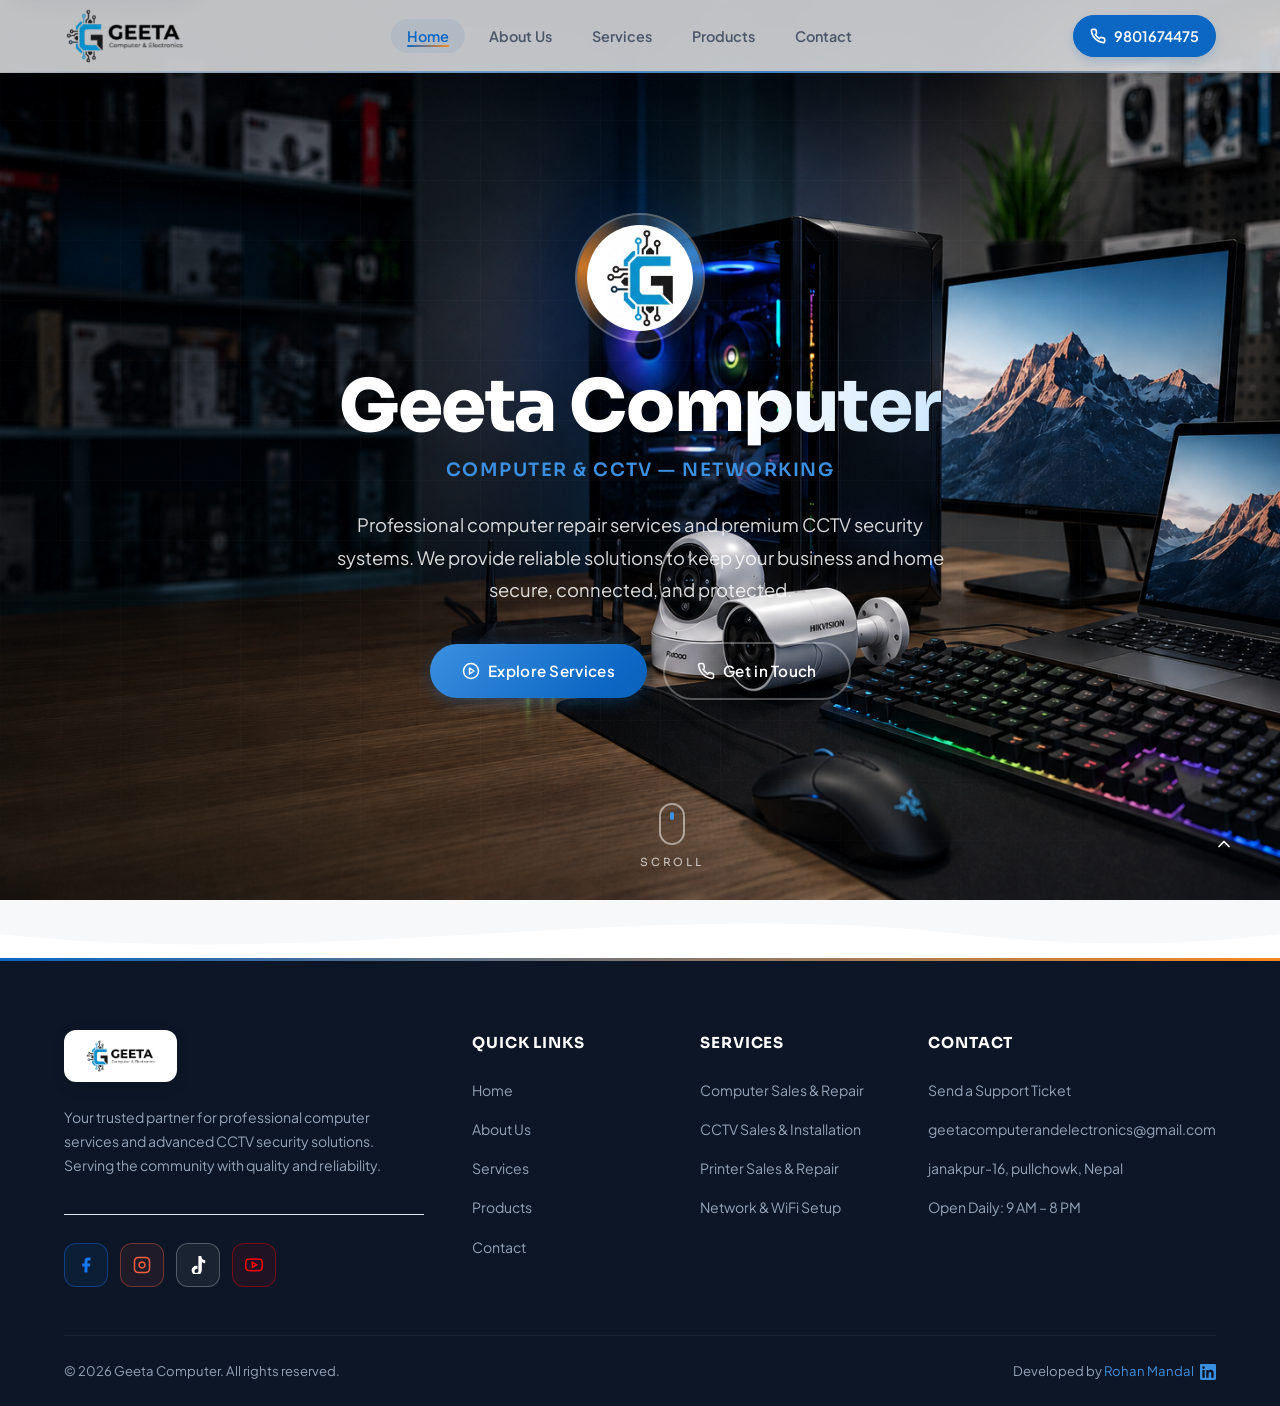
==== commit 0768ad91: "add developer details" ====
--- a/index.html
+++ b/index.html
@@ -236,7 +236,7 @@
             </div>
             <div class="footer-bottom">
                 <p>&copy; 2026 Geeta Computer. All rights reserved.</p>
-                <p>Run by the same hands that fix your machines — since 2026.</p>
+                <p>Developed by <a href="https://www.linkedin.com/in/rohanmdl/" target="_blank" rel="noopener noreferrer">Rohan Mandal</a> <a href="https://www.linkedin.com/in/rohanmdl/" target="_blank" rel="noopener noreferrer" aria-label="LinkedIn Profile" style="display:inline-flex;align-items:center;vertical-align:middle;margin-left:4px;"><svg xmlns="http://www.w3.org/2000/svg" width="16" height="16" viewBox="0 0 24 24" fill="currentColor"><path d="M20.447 20.452h-3.554v-5.569c0-1.328-.027-3.037-1.852-3.037-1.853 0-2.136 1.445-2.136 2.939v5.667H9.351V9h3.414v1.561h.046c.477-.9 1.637-1.85 3.37-1.85 3.601 0 4.267 2.37 4.267 5.455v6.286zM5.337 7.433a2.062 2.062 0 0 1-2.063-2.065 2.064 2.064 0 1 1 2.063 2.065zm1.782 13.019H3.555V9h3.564v11.452zM22.225 0H1.771C.792 0 0 .774 0 1.729v20.542C0 23.227.792 24 1.771 24h20.451C23.2 24 24 23.227 24 22.271V1.729C24 .774 23.2 0 22.222 0h.003z"/></svg></a></p>
             </div>
         </div>
     </footer>
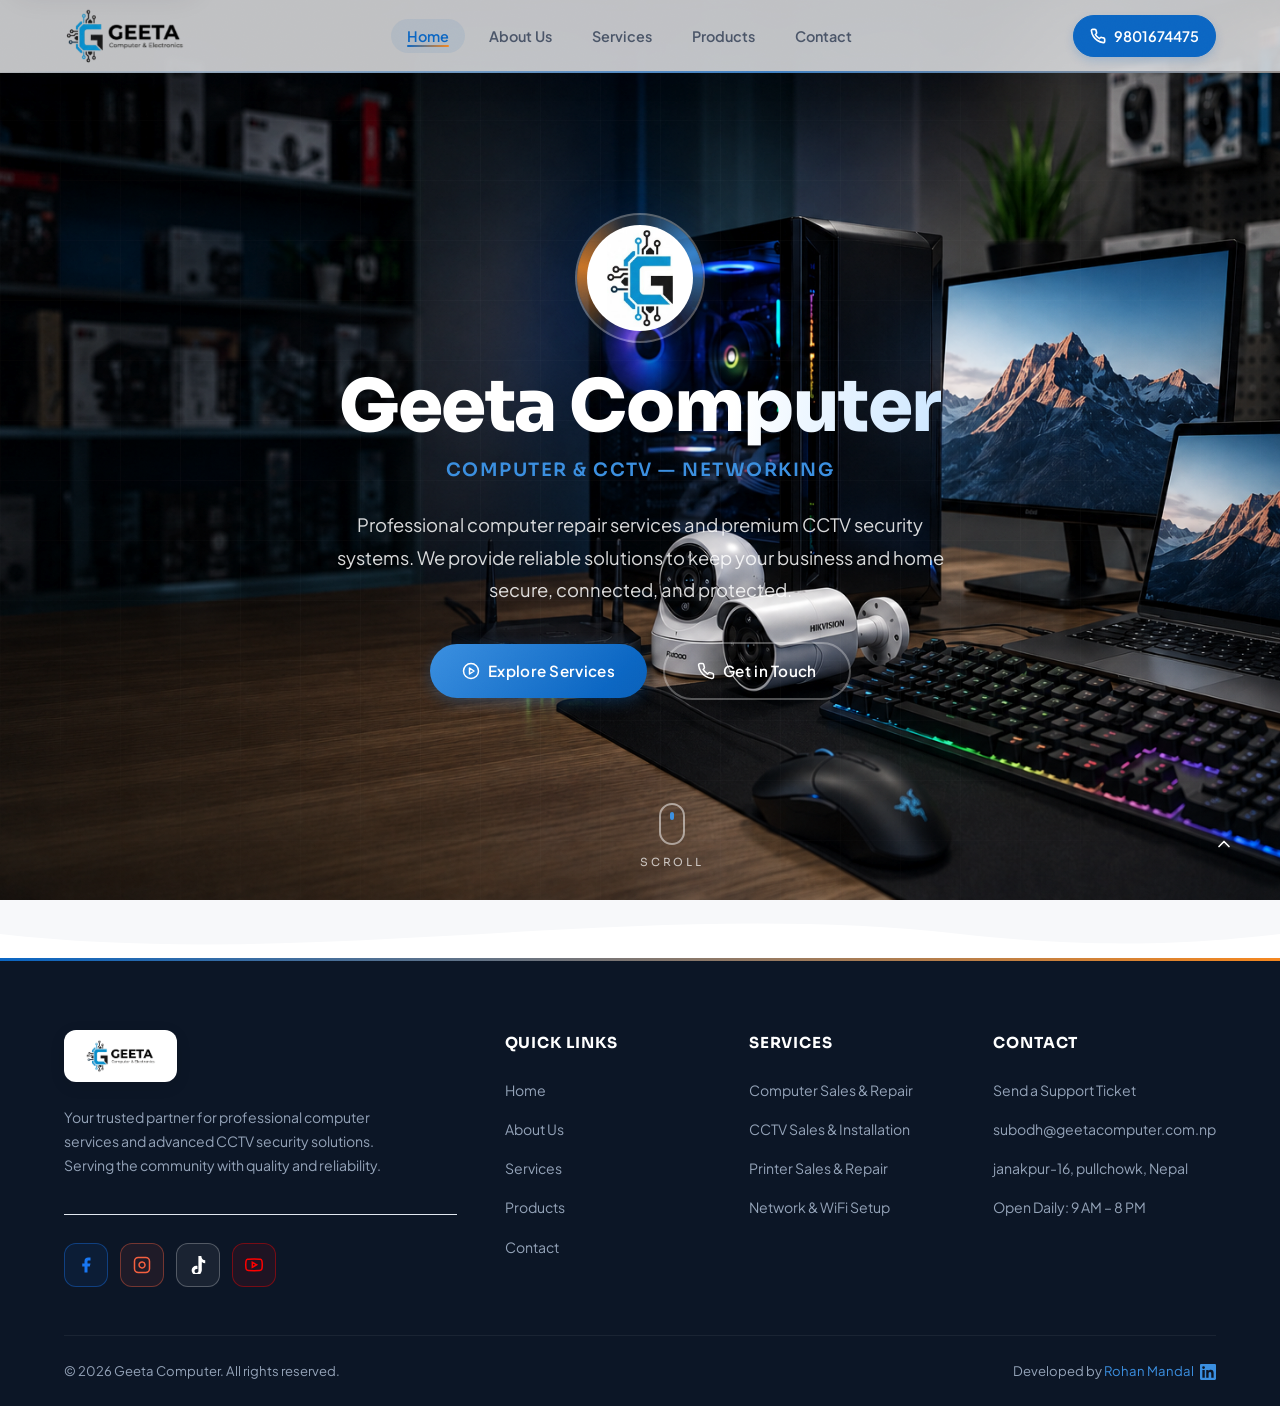
==== commit e0042293: "update email id" ====
--- a/index.html
+++ b/index.html
@@ -227,7 +227,7 @@
                     <ul>
                         <li><a href="/contact">Send a Support Ticket</a></li>
                         <li><a
-                                href="mailto:geetacomputerandelectronics@gmail.com">geetacomputerandelectronics@gmail.com</a>
+                                href="mailto:subodh@geetacomputer.com.np">subodh@geetacomputer.com.np</a>
                         </li>
                         <li><a href="#">janakpur-16, pullchowk, Nepal</a></li>
                         <li><a href="#">Open Daily: 9 AM – 8 PM</a></li>
